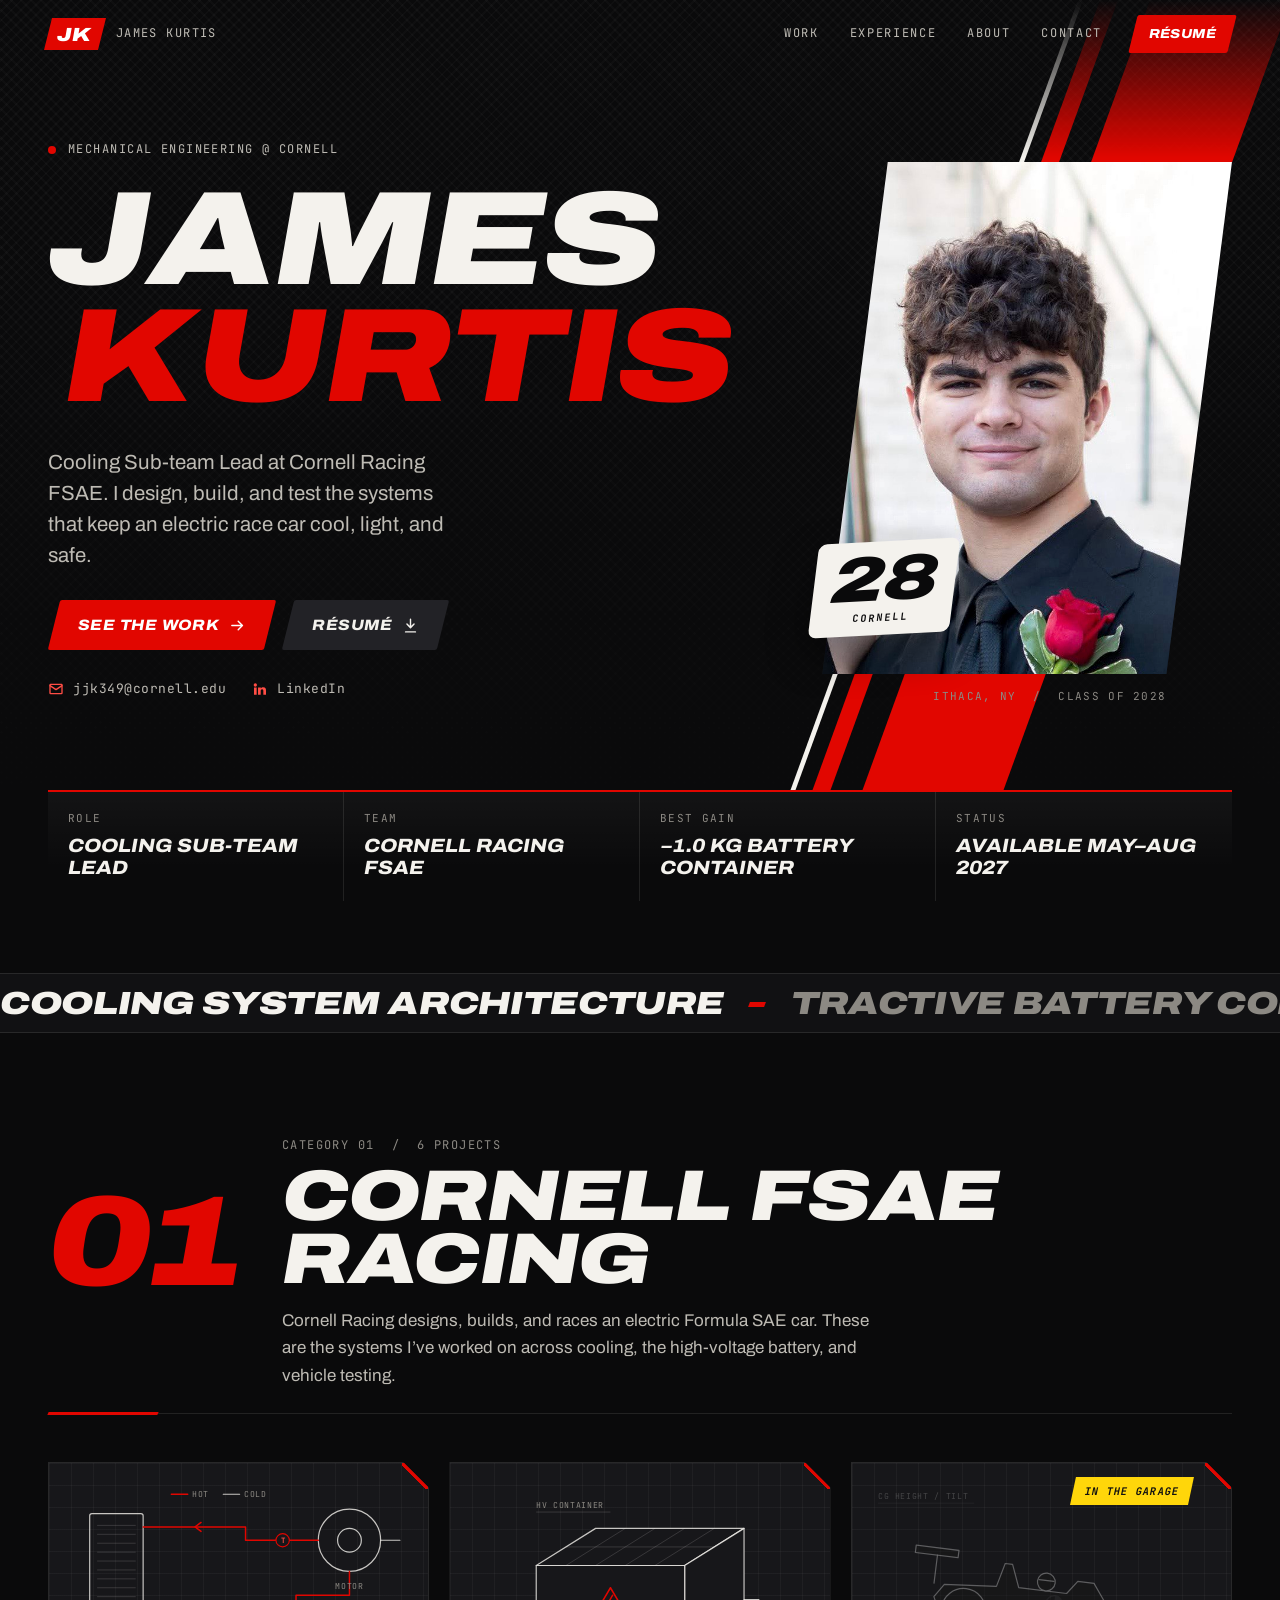
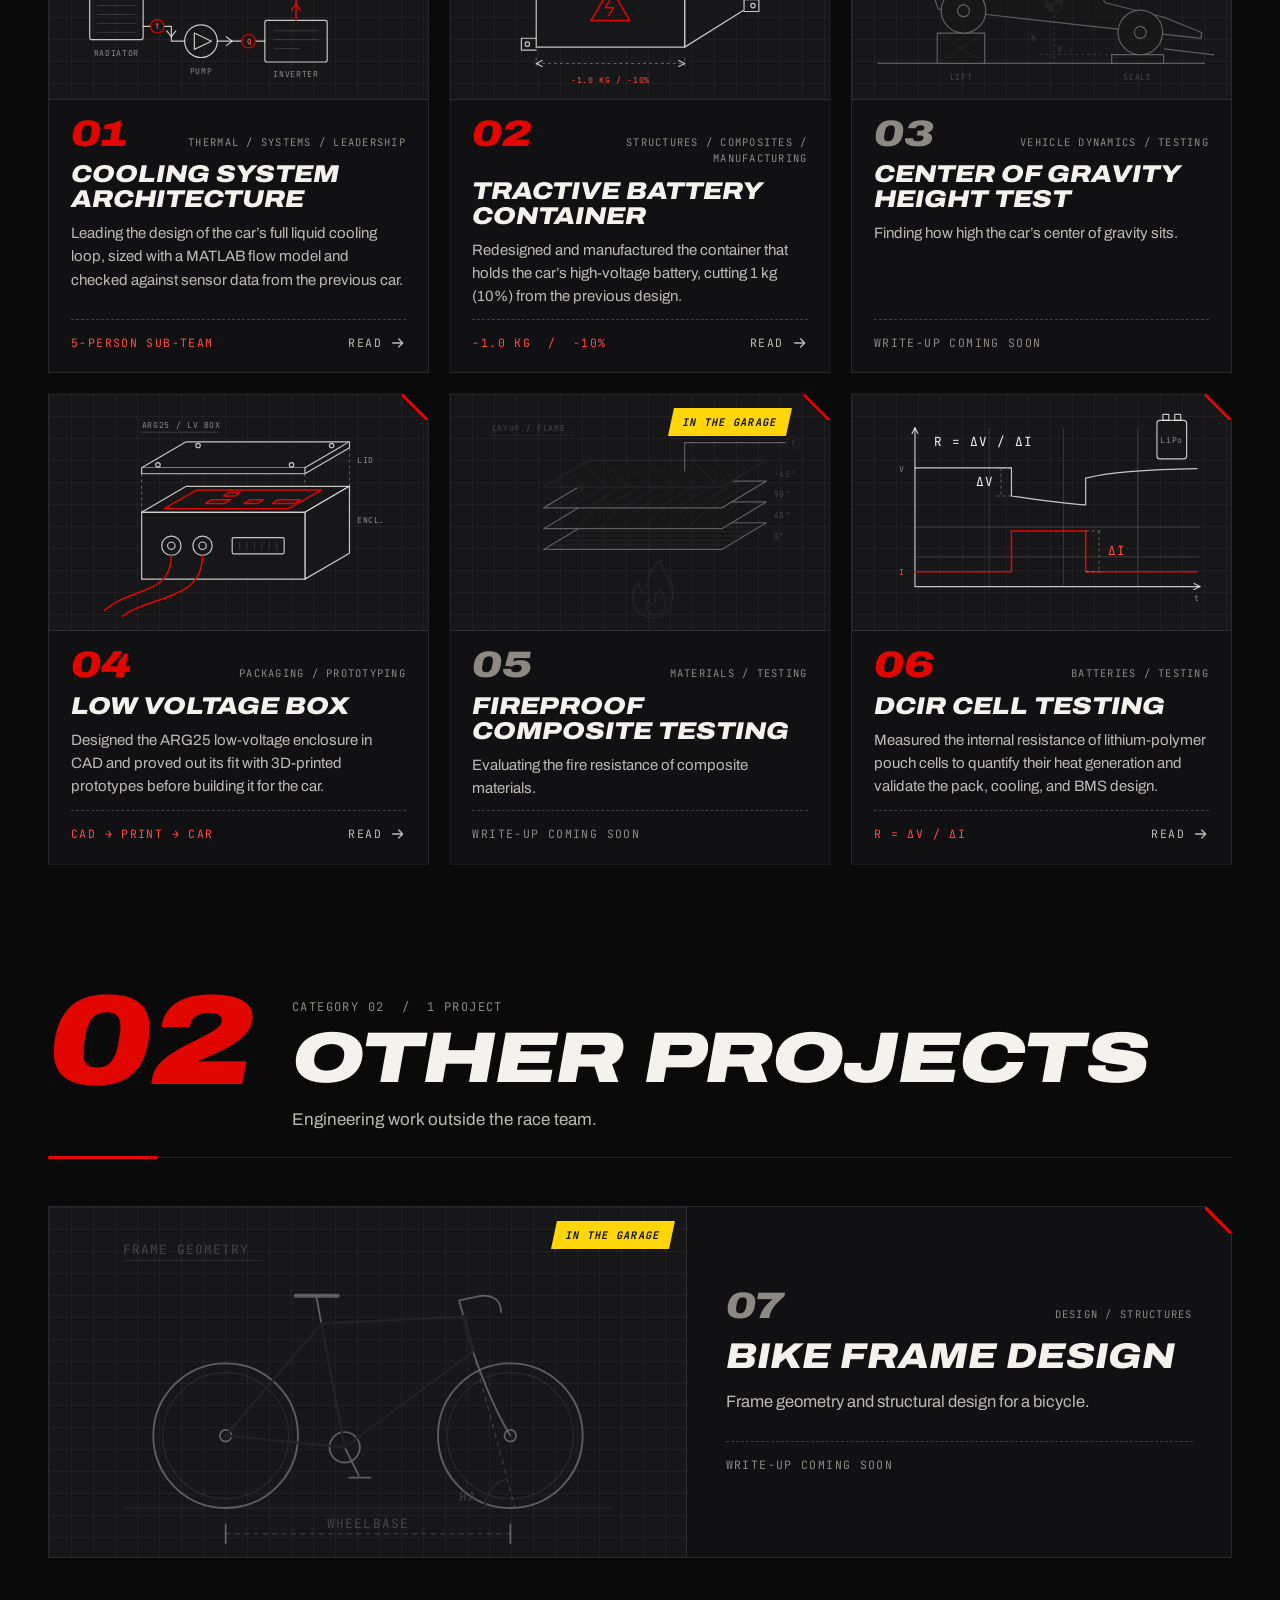
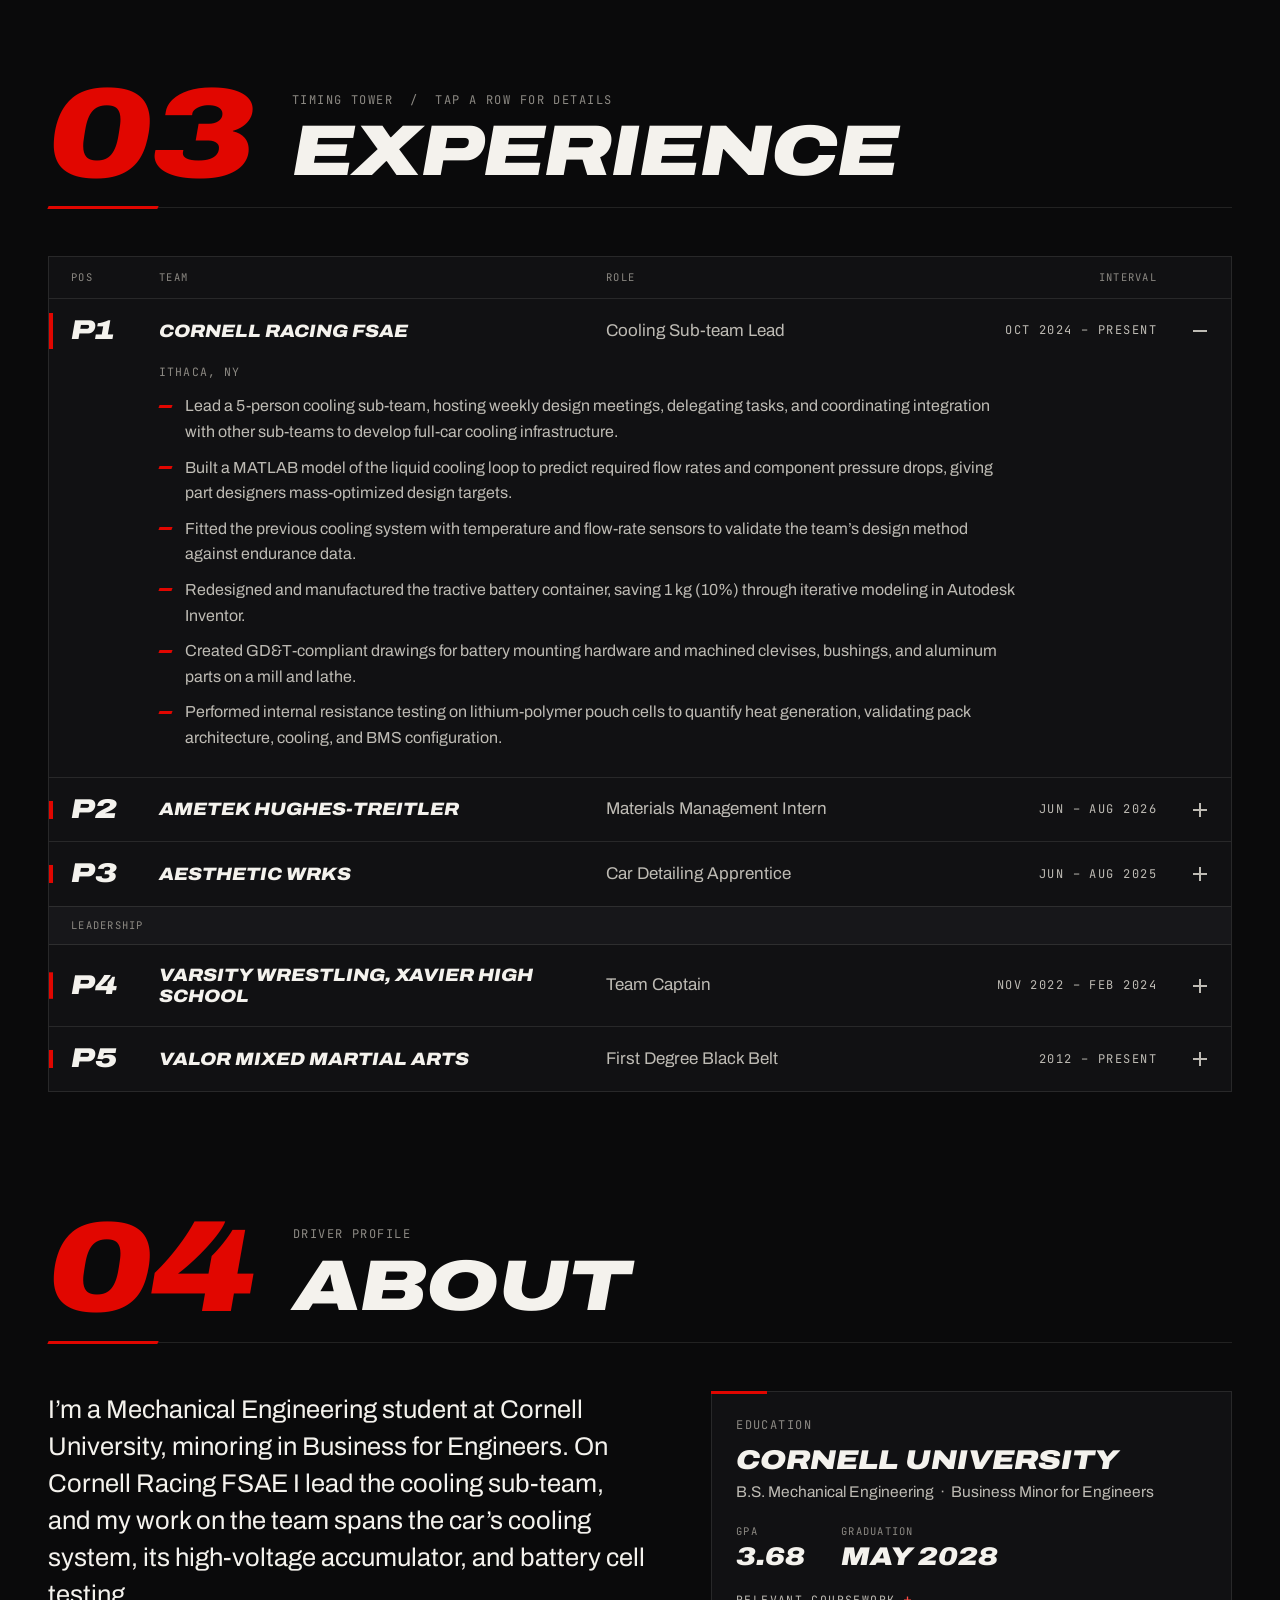
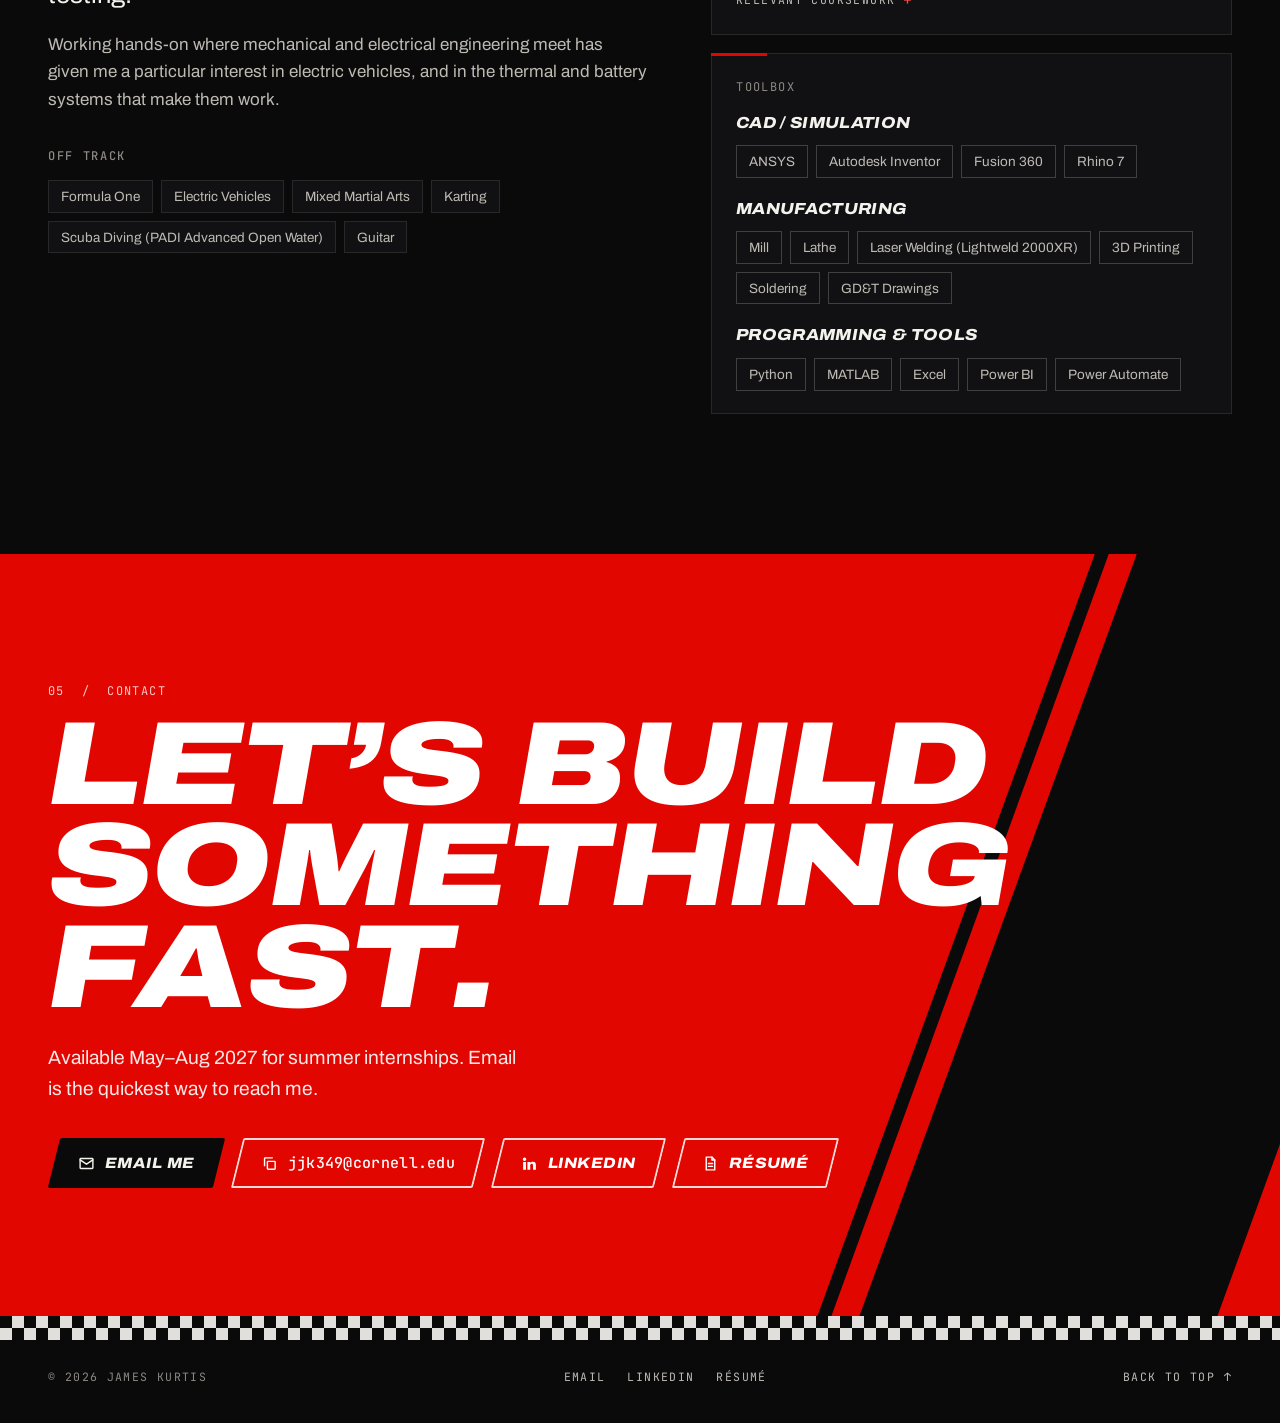
==== index.html @ 1b6f15ad "Launch motorsport-themed portfolio Static site for GitHub Pages: home page with project cards groupe" ====
<!DOCTYPE html>
<html lang="en">
<head>
<meta charset="utf-8">
<meta name="viewport" content="width=device-width, initial-scale=1">
<title>James Kurtis &mdash; Mechanical Engineer</title>
<meta name="description" content="James Kurtis is a Mechanical Engineering student at Cornell University and Cooling Sub-team Lead for Cornell Racing FSAE, designing cooling, battery, and high-voltage systems for an electric race car.">
<meta name="author" content="James Kurtis">
<meta name="theme-color" content="#0a0a0b">
<link rel="canonical" href="https://jjk349.github.io/">
<meta property="og:type" content="website">
<meta property="og:site_name" content="James Kurtis">
<meta property="og:title" content="James Kurtis &mdash; Mechanical Engineer">
<meta property="og:description" content="James Kurtis is a Mechanical Engineering student at Cornell University and Cooling Sub-team Lead for Cornell Racing FSAE, designing cooling, battery, and high-voltage systems for an electric race car.">
<meta property="og:url" content="https://jjk349.github.io/">
<meta property="og:image" content="https://jjk349.github.io/assets/img/og.png">
<meta property="og:image:width" content="1200">
<meta property="og:image:height" content="630">
<meta name="twitter:card" content="summary_large_image">
<link rel="icon" href="assets/img/favicon.svg" type="image/svg+xml">
<link rel="preconnect" href="https://fonts.googleapis.com">
<link rel="preconnect" href="https://fonts.gstatic.com" crossorigin>
<link rel="stylesheet" href="https://fonts.googleapis.com/css2?family=Archivo:ital,wdth,wght@0,62..125,100..900;1,62..125,100..900&family=JetBrains+Mono:wght@400;500;700&display=swap">
<link rel="stylesheet" href="assets/css/style.css">
<script>document.documentElement.classList.add("js")</script>
<script src="assets/js/main.js" defer></script>
</head>
<body class="home" id="top">
<a class="skip" href="#main">Skip to content</a>
<div class="progress" aria-hidden="true"><span></span></div>
<header class="nav" data-nav>
  <div class="wrap nav-inner">
    <a class="brand" href="./" aria-label="James Kurtis, home">
      <span class="brand-mark">JK</span><span class="brand-name">James Kurtis</span>
    </a>
    <button class="nav-toggle" type="button" aria-expanded="false" aria-controls="nav-menu">
      <span class="bars" aria-hidden="true"><span></span><span></span></span><span class="sr">Menu</span>
    </button>
    <nav id="nav-menu" class="nav-menu" aria-label="Primary">
      <a href="#work">Work</a>
      <a href="#experience">Experience</a>
      <a href="#about">About</a>
      <a href="#contact">Contact</a>
      <a class="btn btn-sm btn-red" href="resume.html">R&eacute;sum&eacute;</a>
    </nav>
  </div>
</header>
<main id="main">
<section class="hero" aria-labelledby="hero-name">
  <div class="hero-livery" aria-hidden="true"><span></span><span></span><span></span></div>
  <div class="wrap hero-grid">
    <div class="hero-copy">
      <p class="eyebrow"><span class="dot" aria-hidden="true"></span>Mechanical Engineering @ Cornell</p>
      <h1 id="hero-name" class="hero-name"><span class="l1">James</span><span class="l2">Kurtis</span></h1>
      <p class="hero-lede">Cooling Sub-team Lead at Cornell Racing FSAE. I design, build, and test the systems that keep an electric race car cool, light, and safe.</p>
      <div class="hero-cta">
        <a class="btn btn-red" href="#work">See the work <svg class="i" viewBox="0 0 24 24" aria-hidden="true"><path d="M4 12h15M13 6l6 6-6 6"/></svg></a>
        <a class="btn btn-ghost" href="assets/resume/James-Kurtis-Resume.pdf" download>R&eacute;sum&eacute; <svg class="i" viewBox="0 0 24 24" aria-hidden="true"><path d="M12 3v12M7 10l5 5 5-5M5 21h14"/></svg></a>
      </div>
      <ul class="socials" aria-label="Contact links">
        <li><a href="mailto:jjk349@cornell.edu"><svg class="i" viewBox="0 0 24 24" aria-hidden="true"><rect x="3" y="5" width="18" height="14" rx="1"/><path d="m3 7 9 6 9-6"/></svg><span>jjk349@cornell.edu</span></a></li>
        <li><a href="https://www.linkedin.com/in/James-Kurtis" target="_blank" rel="noopener"><svg class="i i-fill" viewBox="0 0 24 24" aria-hidden="true"><path d="M4.98 3.5a2.5 2.5 0 1 1 0 5 2.5 2.5 0 0 1 0-5ZM3 9.75h4v11H3v-11Zm6.5 0h3.8v1.5h.06c.53-1 1.83-1.8 3.44-1.8 3.68 0 4.2 2.2 4.2 5.06v6.24h-4v-5.5c0-1.32-.03-3-1.83-3-1.84 0-2.12 1.43-2.12 2.9v5.6h-4v-11Z"/></svg><span>LinkedIn</span></a></li>
      </ul>
    </div>
    <figure class="hero-photo">
      <div class="photo-frame">
        <img src="assets/img/profile.jpg" alt="Portrait of James Kurtis" width="693" height="1145" fetchpriority="high">
      </div>
      <div class="plate" aria-hidden="true"><span class="plate-num">28</span><span class="plate-lbl">Cornell</span></div>
      <figcaption>Ithaca, NY &nbsp;/&nbsp; Class of 2028</figcaption>
    </figure>
  </div>
  <div class="wrap">
    <dl class="telemetry">
      <div><dt>Role</dt><dd>Cooling Sub-team Lead</dd></div>
      <div><dt>Team</dt><dd>Cornell Racing FSAE</dd></div>
      <div><dt>Best gain</dt><dd>&minus;1.0&nbsp;kg battery container</dd></div>
      <div><dt>Status</dt><dd>Available May&ndash;Aug 2027</dd></div>
    </dl>
  </div>
</section>
<div class="ticker" aria-hidden="true">
  <div class="ticker-track"><span class="ticker-item">Cooling System Architecture</span><span class="ticker-item">Tractive Battery Container</span><span class="ticker-item">Center of Gravity Height Test</span><span class="ticker-item">Low Voltage Box</span><span class="ticker-item">Fireproof Composite Testing</span><span class="ticker-item">DCIR Cell Testing</span><span class="ticker-item">Bike Frame Design</span><span class="ticker-item">Cornell Racing</span><span class="ticker-item">Cooling System Architecture</span><span class="ticker-item">Tractive Battery Container</span><span class="ticker-item">Center of Gravity Height Test</span><span class="ticker-item">Low Voltage Box</span><span class="ticker-item">Fireproof Composite Testing</span><span class="ticker-item">DCIR Cell Testing</span><span class="ticker-item">Bike Frame Design</span><span class="ticker-item">Cornell Racing</span></div>
</div>
<div id="work">
<section class="section" id="fsae" aria-labelledby="fsae-h">
  <div class="wrap">
  <header class="sec-head reveal">
    <span class="sec-num" aria-hidden="true">01</span>
    <div class="sec-titles">
      <p class="kicker">Category 01 &nbsp;/&nbsp; 6 projects</p>
      <h2 id="fsae-h" class="sec-title">Cornell FSAE Racing</h2>
    </div>
    <p class="sec-intro">Cornell Racing designs, builds, and races an electric Formula SAE car. These are the systems I&rsquo;ve worked on across cooling, the high-voltage battery, and vehicle testing.</p>
  </header>
  <div class="grid">
<a class="card reveal" style="--i:0" href="projects/cooling-system-architecture.html">
  <div class="card-art"><svg class="art-svg" aria-hidden="true" focusable="false" viewBox="0 0 480 300" xmlns="http://www.w3.org/2000/svg">
  <g class="ln">
    <rect x="40" y="60" width="72" height="170" rx="3"/>
    <circle cx="190" cy="232" r="22"/>
    <path d="M181 221 L204 232 L181 243 Z"/>
    <rect x="276" y="204" width="84" height="56" rx="3"/>
    <circle cx="390" cy="96" r="42"/>
    <circle cx="390" cy="96" r="16"/>
    <path d="M432 96h26"/>
    <path d="M112 212 H150 V232 H168"/>
    <path d="M212 232 H276"/>
    <path d="M224 226 l8 6 l-8 6"/>
    <path d="M144 218 l6 8 l6 -8"/>
  </g>
  <path class="faint" d="M50 76h52M50 88h52M50 100h52M50 112h52M50 124h52M50 136h52M50 148h52M50 160h52M50 172h52M50 184h52M50 196h52M50 208h52M50 220h52"/>
  <path class="faint" d="M288 218h60M288 230h60M288 242h36"/>
  <g class="ac">
    <path d="M318 204 V170 H390 V138"/>
    <path d="M348 96 H250 V78 H112"/>
    <path d="M312 190 l6 -8 l6 8"/>
    <path d="M190 72 l-8 6 l8 6"/>
  </g>
  <g class="flow">
    <path d="M112 212 H150 V232 H168"/>
    <path d="M212 232 H276"/>
    <path class="hot" d="M318 204 V170 H390 V138"/>
    <path class="hot" d="M348 96 H250 V78 H112"/>
  </g>
  <circle class="badge" cx="131" cy="212" r="9"/>
  <text class="lbl badge-t" x="131" y="216" text-anchor="middle">T</text>
  <circle class="badge" cx="254" cy="232" r="9"/>
  <text class="lbl badge-t" x="254" y="236" text-anchor="middle">Q</text>
  <circle class="badge" cx="300" cy="96" r="9"/>
  <text class="lbl badge-t" x="300" y="100" text-anchor="middle">T</text>
  <text class="lbl" x="76" y="252" text-anchor="middle">RADIATOR</text>
  <text class="lbl" x="190" y="276" text-anchor="middle">PUMP</text>
  <text class="lbl" x="318" y="280" text-anchor="middle">INVERTER</text>
  <text class="lbl" x="390" y="162" text-anchor="middle">MOTOR</text>
  <path class="ac" d="M150 34 h22"/>
  <text class="lbl" x="178" y="38">HOT</text>
  <path class="ln" d="M220 34 h22"/>
  <text class="lbl" x="248" y="38">COLD</text>
</svg></div>
  <div class="card-body">
    <div class="card-meta"><span class="card-num">01</span><span class="card-tags">Thermal / Systems / Leadership</span></div>
    <h3 class="card-title">Cooling System Architecture</h3>
    <p class="card-sum">Leading the design of the car&rsquo;s full liquid cooling loop, sized with a MATLAB flow model and checked against sensor data from the previous car.</p>
    <div class="card-foot"><span class="readout">5-person sub-team</span><span class="card-go">Read <svg class="i" viewBox="0 0 24 24" aria-hidden="true"><path d="M4 12h15M13 6l6 6-6 6"/></svg></span></div>
  </div>
</a>
<a class="card reveal" style="--i:1" href="projects/tractive-battery-container.html">
  <div class="card-art"><svg class="art-svg" aria-hidden="true" focusable="false" viewBox="0 0 480 300" xmlns="http://www.w3.org/2000/svg">
  <g class="ln">
    <path class="solid" d="M100 130 L180 80 H380 L300 130 Z"/>
    <path class="solid" d="M300 130 L380 80 V190 L300 240 Z"/>
    <path class="solid" d="M100 130 H300 V240 H100 Z"/>
    <path d="M100 228 H80 V244 H100"/>
    <circle cx="88" cy="236" r="3"/>
    <path d="M380 176 H400 V192 H380"/>
    <circle cx="392" cy="184" r="3"/>
  </g>
  <path class="faint" d="M140 130 L220 80 M180 130 L260 80 M220 130 L300 80 M260 130 L340 80 M140 105 H340"/>
  <g class="ac">
    <path d="M200 160 L226 204 H174 Z"/>
    <path d="M203 170 L193 187 H204 L197 198"/>
  </g>
  <path class="dim" d="M100 254 V270 M300 254 V270 M100 262 H300"/>
  <path class="ln" d="M108 258 l-8 4 l8 4 M292 258 l8 4 l-8 4"/>
  <text class="lbl lbl-ac" x="200" y="288" text-anchor="middle">&#8722;1.0 KG  /  &#8722;10%</text>
  <text class="lbl" x="100" y="52">HV CONTAINER</text>
  <path class="faint" d="M100 58 H200"/>
</svg></div>
  <div class="card-body">
    <div class="card-meta"><span class="card-num">02</span><span class="card-tags">Structures / Composites / Manufacturing</span></div>
    <h3 class="card-title">Tractive Battery Container</h3>
    <p class="card-sum">Redesigned and manufactured the container that holds the car&rsquo;s high-voltage battery, cutting 1&nbsp;kg (10%) from the previous design.</p>
    <div class="card-foot"><span class="readout">&minus;1.0 kg &nbsp;/&nbsp; &minus;10%</span><span class="card-go">Read <svg class="i" viewBox="0 0 24 24" aria-hidden="true"><path d="M4 12h15M13 6l6 6-6 6"/></svg></span></div>
  </div>
</a>
<article class="card is-stub reveal" style="--i:2">
  <div class="card-art"><svg class="art-svg" aria-hidden="true" focusable="false" viewBox="0 0 480 300" xmlns="http://www.w3.org/2000/svg">
  <path class="ln" d="M20 262 H460"/>
  <rect class="ln solid" x="335" y="250" width="70" height="12"/>
  <rect class="ln solid" x="100" y="221" width="64" height="41"/>
  <path class="faint" d="M100 221 L164 262 M164 221 L100 262"/>
  <g transform="rotate(7 370 250)">
    <path class="ln solid" d="M88 206 L100 188 L170 182 L178 150 L188 150 L200 180 L265 180 L278 162 L300 162 L318 186 L400 196 L452 210 L452 218 L96 222 Z"/>
    <circle class="ln solid" cx="236" cy="168" r="12"/>
    <path class="ln" d="M226 166 H246"/>
    <rect class="ln solid" x="56" y="140" width="58" height="10"/>
    <path class="ln" d="M86 150 V188"/>
    <path class="ln" d="M405 238 H472"/>
    <circle class="ln solid" cx="130" cy="220" r="30"/>
    <circle class="ln" cx="130" cy="220" r="8"/>
    <circle class="ln solid" cx="370" cy="220" r="30"/>
    <circle class="ln" cx="370" cy="220" r="8"/>
    <circle class="ac solid" cx="250" cy="196" r="11"/>
    <path class="fa" d="M250 196 V185 A11 11 0 0 1 261 196 Z"/>
    <path class="fa" d="M250 196 V207 A11 11 0 0 1 239 196 Z"/>
  </g>
  <path class="dim" d="M370 250 H236"/>
  <path class="ac" d="M280 250 A90 90 0 0 1 280.7 239"/>
  <text class="lbl lbl-ac" x="262" y="247">&#952;</text>
  <path class="dim" d="M257.5 196 V262"/>
  <text class="lbl" x="226" y="232">h</text>
  <text class="lbl" x="370" y="284" text-anchor="middle">SCALE</text>
  <text class="lbl" x="132" y="284" text-anchor="middle">LIFT</text>
  <text class="lbl" x="20" y="40">CG HEIGHT / TILT</text>
  <path class="faint" d="M20 46 H150"/>
</svg><span class="pitboard">In the garage</span></div>
  <div class="card-body">
    <div class="card-meta"><span class="card-num">03</span><span class="card-tags">Vehicle Dynamics / Testing</span></div>
    <h3 class="card-title">Center of Gravity Height Test</h3>
    <p class="card-sum">Finding how high the car&rsquo;s center of gravity sits.</p>
    <div class="card-foot"><span class="readout muted">Write-up coming soon</span></div>
  </div>
</article>
<a class="card reveal" style="--i:0" href="projects/low-voltage-box.html">
  <div class="card-art"><svg class="art-svg" aria-hidden="true" focusable="false" viewBox="0 0 480 300" xmlns="http://www.w3.org/2000/svg">
  <path class="dim" d="M110 150 V98 M330 150 V98 M390 115 V63"/>
  <g class="ln">
    <path class="solid" d="M110 90 L170 55 H390 L330 90 Z"/>
    <path class="solid" d="M110 90 V98 H330 V90 M330 98 L390 63 V55"/>
    <circle cx="132" cy="86" r="3"/><circle cx="312" cy="86" r="3"/>
    <circle cx="186" cy="60" r="3"/><circle cx="366" cy="60" r="3"/>
    <path class="solid" d="M110 150 L170 115 H390 L330 150 Z"/>
    <path class="solid" d="M330 150 L390 115 V205 L330 240 Z"/>
    <path class="solid" d="M110 150 H330 V240 H110 Z"/>
    <circle cx="150" cy="195" r="13"/><circle cx="150" cy="195" r="5"/>
    <circle cx="192" cy="195" r="13"/><circle cx="192" cy="195" r="5"/>
    <rect x="232" y="184" width="70" height="22" rx="2"/>
  </g>
  <path class="faint" d="M242 190 v10 M252 190 v10 M262 190 v10 M272 190 v10 M282 190 v10 M292 190 v10"/>
  <g class="ac">
    <path d="M140 145 L184 120 H352 L308 145 Z"/>
    <path d="M196 138 l8 -5 h26 l-8 5 Z"/>
    <path d="M248 138 l8 -5 h18 l-8 5 Z"/>
    <path d="M286 138 l8 -5 h30 l-8 5 Z"/>
    <path d="M220 128 l6 -4 h16 l-6 4 Z"/>
    <path d="M150 208 C150 262 96 250 60 282"/>
    <path d="M192 208 C192 270 120 262 84 290"/>
  </g>
  <text class="lbl" x="110" y="36">ARG25 / LV BOX</text>
  <path class="faint" d="M110 42 H214"/>
  <text class="lbl" x="400" y="164">ENCL.</text>
  <text class="lbl" x="400" y="84">LID</text>
</svg></div>
  <div class="card-body">
    <div class="card-meta"><span class="card-num">04</span><span class="card-tags">Packaging / Prototyping</span></div>
    <h3 class="card-title">Low Voltage Box</h3>
    <p class="card-sum">Designed the ARG25 low-voltage enclosure in CAD and proved out its fit with 3D-printed prototypes before building it for the car.</p>
    <div class="card-foot"><span class="readout">CAD &rarr; print &rarr; car</span><span class="card-go">Read <svg class="i" viewBox="0 0 24 24" aria-hidden="true"><path d="M4 12h15M13 6l6 6-6 6"/></svg></span></div>
  </div>
</a>
<article class="card is-stub reveal" style="--i:1">
  <div class="card-art"><svg class="art-svg" aria-hidden="true" focusable="false" viewBox="0 0 480 300" xmlns="http://www.w3.org/2000/svg">
  <defs>
    <clipPath id="composite-card5-ply0"><path d="M110 200 H350 L410 164 H170 Z"/></clipPath>
    <clipPath id="composite-card5-ply1"><path d="M110 172 H350 L410 136 H170 Z"/></clipPath>
    <clipPath id="composite-card5-ply2"><path d="M110 144 H350 L410 108 H170 Z"/></clipPath>
    <clipPath id="composite-card5-ply3"><path d="M110 116 H350 L410 80 H170 Z"/></clipPath>
  </defs>
  <path class="ln solid" d="M110 200 H350 L410 164 H170 Z"/>
  <path class="faint" clip-path="url(#composite-card5-ply0)" d="M100 194 H420 M100 188 H420 M100 182 H420 M100 176 H420 M100 170 H420"/>
  <path class="ln solid" d="M110 172 H350 L410 136 H170 Z"/>
  <path class="faint" clip-path="url(#composite-card5-ply1)" d="M100 196 L160 136 M130 196 L190 136 M160 196 L220 136 M190 196 L250 136 M220 196 L280 136 M250 196 L310 136 M280 196 L340 136 M310 196 L370 136 M340 196 L400 136 M370 196 L430 136"/>
  <path class="ln solid" d="M110 144 H350 L410 108 H170 Z"/>
  <path class="faint" clip-path="url(#composite-card5-ply2)" d="M120 144 L180 108 M144 144 L204 108 M168 144 L228 108 M192 144 L252 108 M216 144 L276 108 M240 144 L300 108 M264 144 L324 108 M288 144 L348 108 M312 144 L372 108 M336 144 L396 108"/>
  <path class="ac solid" d="M110 116 H350 L410 80 H170 Z"/>
  <path class="faint" clip-path="url(#composite-card5-ply3)" d="M100 80 L160 140 M130 80 L190 140 M160 80 L220 140 M190 80 L250 140 M220 80 L280 140 M250 80 L310 140 M280 80 L340 140 M310 80 L370 140 M340 80 L400 140 M370 80 L430 140"/>
  <text class="lbl" x="420" y="186">0&#176;</text>
  <text class="lbl" x="420" y="158">45&#176;</text>
  <text class="lbl" x="420" y="130">90&#176;</text>
  <text class="lbl lbl-ac" x="420" y="102">&#8722;45&#176;</text>
  <g class="ac">
    <path d="M260 292 C230 292 222 262 238 244 C240 258 248 262 252 256 C246 236 258 222 268 214 C266 232 288 240 284 264 C282 282 272 292 260 292 Z"/>
    <path d="M261 288 C250 288 246 276 252 268 C254 274 258 276 260 272 C258 262 264 256 268 252 C268 262 276 266 274 276 C272 284 268 288 261 288 Z"/>
  </g>
  <path class="ln" d="M300 94 V56 H436"/>
  <circle class="badge" cx="446" cy="56" r="9"/>
  <text class="lbl badge-t" x="446" y="60" text-anchor="middle">T</text>
  <text class="lbl" x="40" y="40">LAYUP / FLAME</text>
  <path class="faint" d="M40 46 H150"/>
</svg><span class="pitboard">In the garage</span></div>
  <div class="card-body">
    <div class="card-meta"><span class="card-num">05</span><span class="card-tags">Materials / Testing</span></div>
    <h3 class="card-title">Fireproof Composite Testing</h3>
    <p class="card-sum">Evaluating the fire resistance of composite materials.</p>
    <div class="card-foot"><span class="readout muted">Write-up coming soon</span></div>
  </div>
</article>
<a class="card reveal" style="--i:2" href="projects/dcir-cell-testing.html">
  <div class="card-art"><svg class="art-svg" aria-hidden="true" focusable="false" viewBox="0 0 480 300" xmlns="http://www.w3.org/2000/svg">
  <path class="faint" d="M70 170 H454 M70 210 H454 M170 36 V250 M270 36 V250 M370 36 V250"/>
  <g class="ln">
    <path d="M70 36 V250 H454"/>
    <path d="M66 44 l4 -8 l4 8 M446 246 l8 4 l-8 4"/>
    <path class="trace" d="M70 90 H200 V128 C230 132 270 138 300 140 V104 C330 96 380 92 450 91"/>
  </g>
  <path class="ac trace" d="M70 230 H200 V175 H300 V230 H450"/>
  <path class="dim" d="M186 90 V128 M318 175 V230 M200 90 H180 M200 128 H180 M300 175 H324 M300 230 H324"/>
  <text class="lbl lbl-lg" x="176" y="114" text-anchor="end">&#916;V</text>
  <text class="lbl lbl-lg lbl-ac" x="330" y="208">&#916;I</text>
  <text class="lbl" x="56" y="96" text-anchor="end">V</text>
  <text class="lbl lbl-ac" x="56" y="234" text-anchor="end">I</text>
  <text class="lbl" x="454" y="270" text-anchor="end">t</text>
  <text class="lbl lbl-lg" x="96" y="60">R = &#916;V / &#916;I</text>
  <g class="ln">
    <rect class="solid" x="396" y="26" width="40" height="52" rx="4"/>
    <rect x="404" y="18" width="8" height="8"/>
    <rect x="420" y="18" width="8" height="8"/>
  </g>
  <text class="lbl" x="416" y="56" text-anchor="middle">LiPo</text>
</svg></div>
  <div class="card-body">
    <div class="card-meta"><span class="card-num">06</span><span class="card-tags">Batteries / Testing</span></div>
    <h3 class="card-title">DCIR Cell Testing</h3>
    <p class="card-sum">Measured the internal resistance of lithium-polymer pouch cells to quantify their heat generation and validate the pack, cooling, and BMS design.</p>
    <div class="card-foot"><span class="readout">R = &Delta;V / &Delta;I</span><span class="card-go">Read <svg class="i" viewBox="0 0 24 24" aria-hidden="true"><path d="M4 12h15M13 6l6 6-6 6"/></svg></span></div>
  </div>
</a>
  </div>
  </div>
</section>
<section class="section" id="other" aria-labelledby="other-h">
  <div class="wrap">
  <header class="sec-head reveal">
    <span class="sec-num" aria-hidden="true">02</span>
    <div class="sec-titles">
      <p class="kicker">Category 02 &nbsp;/&nbsp; 1 project</p>
      <h2 id="other-h" class="sec-title">Other Projects</h2>
    </div>
    <p class="sec-intro">Engineering work outside the race team.</p>
  </header>
  <div class="grid grid-solo">
<article class="card is-stub reveal" style="--i:0">
  <div class="card-art"><svg class="art-svg" aria-hidden="true" focusable="false" viewBox="0 0 480 300" xmlns="http://www.w3.org/2000/svg">
  <path class="faint" d="M30 258 H450"/>
  <circle class="faint" cx="118" cy="196" r="54"/>
  <circle class="faint" cx="362" cy="196" r="54"/>
  <g class="ln">
    <circle cx="118" cy="196" r="62"/>
    <circle cx="362" cy="196" r="62"/>
    <circle cx="118" cy="196" r="5"/>
    <circle cx="362" cy="196" r="5"/>
    <path d="M330 124 Q346 170 362 196"/>
    <path d="M200 100 L196 78"/>
    <path class="thick" d="M178 76 H214"/>
    <path d="M322 94 L318 80 L338 76"/>
    <path d="M338 76 q16 0 16 14"/>
    <circle class="solid" cx="220" cy="206" r="13"/>
    <path d="M220 206 L232 230 M224 232 H242"/>
  </g>
  <g class="ac frame">
    <path d="M220 206 L200 100"/>
    <path d="M200 100 L322 94"/>
    <path d="M220 206 L330 124"/>
    <path d="M220 206 L118 196"/>
    <path d="M200 100 L118 196"/>
    <path class="thick" d="M322 94 L330 124"/>
  </g>
  <path class="dim" d="M330 124 L366 258"/>
  <path class="ac" d="M340 258 A26 26 0 0 1 359.3 232.9"/>
  <text class="lbl lbl-ac" x="318" y="252">HA</text>
  <path class="dim" d="M118 280 H362"/>
  <path class="ln" d="M118 272 V288 M362 272 V288"/>
  <text class="lbl" x="240" y="275" text-anchor="middle">WHEELBASE</text>
  <text class="lbl" x="30" y="40">FRAME GEOMETRY</text>
  <path class="faint" d="M30 46 H150"/>
</svg><span class="pitboard">In the garage</span></div>
  <div class="card-body">
    <div class="card-meta"><span class="card-num">07</span><span class="card-tags">Design / Structures</span></div>
    <h3 class="card-title">Bike Frame Design</h3>
    <p class="card-sum">Frame geometry and structural design for a bicycle.</p>
    <div class="card-foot"><span class="readout muted">Write-up coming soon</span></div>
  </div>
</article>
  </div>
  </div>
</section>
</div>
<section class="section" id="experience" aria-labelledby="exp-h">
  <div class="wrap">
  <header class="sec-head reveal">
    <span class="sec-num" aria-hidden="true">03</span>
    <div class="sec-titles">
      <p class="kicker">Timing tower &nbsp;/&nbsp; Tap a row for details</p>
      <h2 id="exp-h" class="sec-title">Experience</h2>
    </div>
  </header>
  <div class="tower reveal">
    <div class="tower-head" aria-hidden="true"><span>Pos</span><span>Team</span><span>Role</span><span>Interval</span><span></span></div>
    <details class="tower-row" open>
  <summary>
    <span class="pos">P1</span>
    <span class="org">Cornell Racing FSAE</span>
    <span class="role">Cooling Sub-team Lead</span>
    <span class="dates">Oct 2024 &ndash; Present</span>
    <span class="toggle" aria-hidden="true"></span>
  </summary>
  <div class="tower-detail"><p class="tower-place">Ithaca, NY</p><ul><li>Lead a 5-person cooling sub-team, hosting weekly design meetings, delegating tasks, and coordinating integration with other sub-teams to develop full-car cooling infrastructure.</li><li>Built a MATLAB model of the liquid cooling loop to predict required flow rates and component pressure drops, giving part designers mass-optimized design targets.</li><li>Fitted the previous cooling system with temperature and flow-rate sensors to validate the team&rsquo;s design method against endurance data.</li><li>Redesigned and manufactured the tractive battery container, saving 1&nbsp;kg (10%) through iterative modeling in Autodesk Inventor.</li><li>Created GD&amp;T-compliant drawings for battery mounting hardware and machined clevises, bushings, and aluminum parts on a mill and lathe.</li><li>Performed internal resistance testing on lithium-polymer pouch cells to quantify heat generation, validating pack architecture, cooling, and BMS configuration.</li></ul></div>
</details><details class="tower-row">
  <summary>
    <span class="pos">P2</span>
    <span class="org">Ametek Hughes-Treitler</span>
    <span class="role">Materials Management Intern</span>
    <span class="dates">Jun &ndash; Aug 2026</span>
    <span class="toggle" aria-hidden="true"></span>
  </summary>
  <div class="tower-detail"><p class="tower-place">Garden City, NY</p><ul><li>Manufactured Inconel foil (laser cutting, stamping, cleaning) and assembled stacked-foil cores for 5 iterations of experimental micro-foil heat exchangers for performance and pressure testing.</li><li>Reverse-engineered performance specifications (flow rate, pressure drop, heat rejection) from 20+ competitor direct-to-chip GPU cold plates, informing cold plate redesigns and next-gen targets.</li><li>Built 6 Power BI and Excel tools consolidating sales, demand, and inventory data, aligning planning, purchasing, and manufacturing while saving planners about 3 hours per week.</li></ul></div>
</details><details class="tower-row">
  <summary>
    <span class="pos">P3</span>
    <span class="org">Aesthetic Wrks</span>
    <span class="role">Car Detailing Apprentice</span>
    <span class="dates">Jun &ndash; Aug 2025</span>
    <span class="toggle" aria-hidden="true"></span>
  </summary>
  <div class="tower-detail"><p class="tower-place">Hempstead, NY</p><ul><li>Shadowed technicians during automotive maintenance including oil changes, spark plug replacement, and basic diagnostics.</li><li>Installed vinyl wraps and paint protection film and performed minor bodywork on high-performance and luxury vehicles.</li></ul></div>
</details>
    <div class="tower-divider">Leadership</div>
    <details class="tower-row">
  <summary>
    <span class="pos">P4</span>
    <span class="org">Varsity Wrestling, Xavier High School</span>
    <span class="role">Team Captain</span>
    <span class="dates">Nov 2022 &ndash; Feb 2024</span>
    <span class="toggle" aria-hidden="true"></span>
  </summary>
  <div class="tower-detail"><ul><li>Elected by teammates to lead and instruct a 60-person team.</li><li>Qualified for the CHSAA State Championship.</li></ul></div>
</details><details class="tower-row">
  <summary>
    <span class="pos">P5</span>
    <span class="org">Valor Mixed Martial Arts</span>
    <span class="role">First Degree Black Belt</span>
    <span class="dates">2012 &ndash; Present</span>
    <span class="toggle" aria-hidden="true"></span>
  </summary>
  <div class="tower-detail"><ul><li>Earned a 1st degree black belt in Kaju Bujutsu Kwai over 13 years of training.</li><li>Mentored junior students and served on the leadership team.</li></ul></div>
</details>
  </div>
  </div>
</section>
<section class="section" id="about" aria-labelledby="about-h">
  <div class="wrap">
  <header class="sec-head reveal">
    <span class="sec-num" aria-hidden="true">04</span>
    <div class="sec-titles">
      <p class="kicker">Driver profile</p>
      <h2 id="about-h" class="sec-title">About</h2>
    </div>
  </header>
  <div class="about-grid">
    <div class="about-copy reveal">
      <p class="about-lead">I&rsquo;m a Mechanical Engineering student at Cornell University, minoring in Business for Engineers. On Cornell Racing FSAE I lead the cooling sub-team, and my work on the team spans the car&rsquo;s cooling system, its high-voltage accumulator, and battery cell testing.</p><p class="">Working hands-on where mechanical and electrical engineering meet has given me a particular interest in electric vehicles, and in the thermal and battery systems that make them work.</p>
      <h3 class="mini">Off track</h3>
      <ul class="chips chips-soft"><li>Formula One</li><li>Electric Vehicles</li><li>Mixed Martial Arts</li><li>Karting</li><li>Scuba Diving (PADI Advanced Open Water)</li><li>Guitar</li></ul>
    </div>
    <div class="about-side">
      <article class="panel reveal">
        <p class="kicker">Education</p>
        <h3 class="panel-title">Cornell University</h3>
        <p class="panel-sub">B.S. Mechanical Engineering &nbsp;&middot;&nbsp; Business Minor for Engineers</p>
        <dl class="mini-stats">
          <div><dt>GPA</dt><dd>3.68</dd></div>
          <div><dt>Graduation</dt><dd>May 2028</dd></div>
        </dl>
        <details class="courses">
          <summary>Relevant coursework</summary>
          <ul class="chips"><li>Differential Equations</li><li>Statics &amp; Mechanics of Solids</li><li>Dynamics</li><li>Thermodynamics</li><li>Intro to Mechanical Design</li><li>Engineering Simulations &amp; Design</li><li>Physics I&ndash;III</li><li>System Dynamics</li><li>Fluid Dynamics</li><li>Mechanics of Materials</li></ul>
        </details>
      </article>
      <article class="panel reveal">
        <p class="kicker">Toolbox</p>
        <div class="skill-group"><h4>CAD / Simulation</h4><ul class="chips"><li>ANSYS</li><li>Autodesk Inventor</li><li>Fusion 360</li><li>Rhino 7</li></ul></div><div class="skill-group"><h4>Manufacturing</h4><ul class="chips"><li>Mill</li><li>Lathe</li><li>Laser Welding (Lightweld 2000XR)</li><li>3D Printing</li><li>Soldering</li><li>GD&amp;T Drawings</li></ul></div><div class="skill-group"><h4>Programming &amp; Tools</h4><ul class="chips"><li>Python</li><li>MATLAB</li><li>Excel</li><li>Power BI</li><li>Power Automate</li></ul></div>
      </article>
    </div>
  </div>
  </div>
</section>
<section class="contact" id="contact" aria-labelledby="contact-h">
  <div class="contact-livery" aria-hidden="true"><span></span><span></span></div>
  <div class="wrap contact-inner">
    <p class="kicker">05 &nbsp;/&nbsp; Contact</p>
    <h2 id="contact-h" class="contact-title">Let&rsquo;s build something fast.</h2>
    <p class="contact-sub">Available May&ndash;Aug 2027 for summer internships. Email is the quickest way to reach me.</p>
    <div class="contact-actions">
      <a class="btn btn-ink" href="mailto:jjk349@cornell.edu"><svg class="i" viewBox="0 0 24 24" aria-hidden="true"><rect x="3" y="5" width="18" height="14" rx="1"/><path d="m3 7 9 6 9-6"/></svg> Email me</a>
      <button class="btn btn-ink-ghost" type="button" data-copy="jjk349@cornell.edu"><svg class="i" viewBox="0 0 24 24" aria-hidden="true"><rect x="9" y="9" width="11" height="11" rx="1"/><path d="M5 15V5a1 1 0 0 1 1-1h10"/></svg> <span class="as-text" data-copy-label>jjk349@cornell.edu</span></button>
      <a class="btn btn-ink-ghost" href="https://www.linkedin.com/in/James-Kurtis" target="_blank" rel="noopener"><svg class="i i-fill" viewBox="0 0 24 24" aria-hidden="true"><path d="M4.98 3.5a2.5 2.5 0 1 1 0 5 2.5 2.5 0 0 1 0-5ZM3 9.75h4v11H3v-11Zm6.5 0h3.8v1.5h.06c.53-1 1.83-1.8 3.44-1.8 3.68 0 4.2 2.2 4.2 5.06v6.24h-4v-5.5c0-1.32-.03-3-1.83-3-1.84 0-2.12 1.43-2.12 2.9v5.6h-4v-11Z"/></svg> LinkedIn</a>
      <a class="btn btn-ink-ghost" href="resume.html"><svg class="i" viewBox="0 0 24 24" aria-hidden="true"><path d="M14 3H6v18h12V7l-4-4Z"/><path d="M14 3v4h4M9 12h6M9 16h6"/></svg> R&eacute;sum&eacute;</a>
    </div>
  </div>
</section>
</main>
<footer class="footer">
  <div class="checker" aria-hidden="true"></div>
  <div class="wrap footer-inner">
    <span>&copy; <span data-year>2026</span> James Kurtis</span>
    <span class="footer-links">
      <a href="mailto:jjk349@cornell.edu">Email</a>
      <a href="https://www.linkedin.com/in/James-Kurtis" target="_blank" rel="noopener">LinkedIn</a>
      <a href="resume.html">R&eacute;sum&eacute;</a>
    </span>
    <a class="to-top" href="#top">Back to top &uarr;</a>
  </div>
</footer>
</body>
</html>
---- assets/css/style.css ----
/* ==========================================================================
   James Kurtis — portfolio
   Motorsport bold: black / race red / white, expanded italic display type,
   mono "telemetry" labels, livery stripes.
   ========================================================================== */

:root {
  --bg: #0a0a0b;
  --bg-1: #111113;
  --bg-2: #17171a;
  --bg-3: #222226;
  --fg: #f4f2ed;
  --fg-2: #bebbb4;
  --fg-3: #8c8983;
  --line: rgba(244, 242, 237, 0.1);
  --line-2: rgba(244, 242, 237, 0.2);
  --red: #e10600;
  --red-hot: #ff2419;
  --red-2: #ff4d45;          /* red for small text on black (AA contrast) */
  --yellow: #ffd60a;          /* pit board only */

  --art-ln: rgba(244, 242, 237, 0.8);
  --art-faint: rgba(244, 242, 237, 0.2);
  --art-dim: rgba(244, 242, 237, 0.42);
  --art-fill: var(--bg-2);

  --f-display: "Archivo", "Arial Black", system-ui, sans-serif;
  --f-body: "Archivo", system-ui, -apple-system, "Segoe UI", Roboto, sans-serif;
  --f-mono: "JetBrains Mono", ui-monospace, "Cascadia Mono", Consolas, monospace;

  --wrap: 1280px;
  --gut: clamp(16px, 4vw, 48px);
  --nav-h: 68px;
  --ease: cubic-bezier(0.2, 0.7, 0.1, 1);

  color-scheme: dark;
}

*, *::before, *::after { box-sizing: border-box; }

html {
  -webkit-text-size-adjust: 100%;
  scroll-behavior: smooth;
  scroll-padding-top: calc(var(--nav-h) + 16px);
  overflow-x: clip;
}

body {
  margin: 0;
  background: var(--bg);
  color: var(--fg);
  font-family: var(--f-body);
  font-size: 17px;
  line-height: 1.6;
  -webkit-font-smoothing: antialiased;
  -moz-osx-font-smoothing: grayscale;
  text-rendering: optimizeLegibility;
  overflow-x: clip;
}

img, svg { display: block; max-width: 100%; }
a { color: inherit; }
button { font: inherit; }
:where(ul[class], ol[class]) { list-style: none; margin: 0; padding: 0; }

::selection { background: var(--red); color: #fff; }

:focus-visible { outline: 2px solid var(--fg); outline-offset: 3px; }

.wrap {
  width: 100%;
  max-width: calc(var(--wrap) + 2 * var(--gut));
  margin-inline: auto;
  padding-inline: var(--gut);
}

.sr {
  position: absolute; width: 1px; height: 1px; padding: 0; margin: -1px;
  overflow: hidden; clip: rect(0 0 0 0); white-space: nowrap; border: 0;
}

.skip {
  position: fixed; left: 12px; top: -60px; z-index: 100;
  background: var(--fg); color: var(--bg); padding: 10px 16px;
  font-family: var(--f-mono); font-size: 13px; text-decoration: none;
  transition: top 0.2s;
}
.skip:focus { top: 12px; }

.i {
  width: 18px; height: 18px; flex: none;
  fill: none; stroke: currentColor; stroke-width: 2;
  stroke-linecap: round; stroke-linejoin: round;
}
.i-fill { fill: currentColor; stroke: none; }

/* ---------- Type primitives ---------------------------------------------- */

.hero-name, .sec-title, .sec-num, .card-num, .p-title, .p-num, .page-title,
.contact-title, .ticker-item, .pos, .dnf-title, .plate-num, .stat-v, .brand-mark {
  font-family: var(--f-display);
  font-weight: 900;
  font-style: italic;
  font-stretch: 125%;
  text-transform: uppercase;
  letter-spacing: -0.01em;
  line-height: 0.88;
}

.kicker, .eyebrow, .card-tags, .readout, .card-go, .tower-head, .dates,
.telemetry dt, .brand-name, .back, figcaption, .tower-divider, .pitboard,
.mini-stats dt, .footer, .p-nav small, .stat-l, .courses summary {
  font-family: var(--f-mono);
  letter-spacing: 0.12em;
  text-transform: uppercase;
}

.kicker {
  margin: 0 0 12px;
  font-size: 12px;
  color: var(--fg-3);
}

/* ---------- Buttons ------------------------------------------------------ */

.btn {
  --btn-bg: var(--bg-3);
  --btn-fg: var(--fg);
  --h: 50px;
  position: relative;
  isolation: isolate;
  display: inline-flex;
  align-items: center;
  justify-content: center;
  gap: 10px;
  height: var(--h);
  padding: 0 24px;
  border: 0;
  background: none;
  color: var(--btn-fg);
  font-family: var(--f-display);
  font-weight: 800;
  font-style: italic;
  font-stretch: 112%;
  font-size: 15px;
  letter-spacing: 0.03em;
  text-transform: uppercase;
  text-decoration: none;
  white-space: nowrap;
  cursor: pointer;
  transition: color 0.2s, transform 0.2s var(--ease);
}
.btn::before {
  content: "";
  position: absolute;
  inset: 0;
  z-index: -1;
  background: var(--btn-bg);
  transform: skewX(-14deg);
  border-radius: 2px;
  transition: background-color 0.2s, box-shadow 0.2s;
}
.btn .i { width: 17px; height: 17px; transition: transform 0.25s var(--ease); }
.btn:hover .i { transform: translateX(3px); }
.btn:active { transform: translateY(1px); }
.btn-red { --btn-bg: var(--red); --btn-fg: #fff; }
.btn-red:hover { --btn-bg: var(--red-hot); }
.btn-ghost:hover { --btn-bg: #2d2d32; }
.btn-sm { --h: 38px; padding: 0 16px; font-size: 13px; }
.btn-ink { --btn-bg: var(--bg); --btn-fg: var(--fg); }
.btn-ink:hover { --btn-bg: #000; }
.btn-ink-ghost { --btn-bg: transparent; --btn-fg: #fff; }
.btn-ink-ghost::before { box-shadow: inset 0 0 0 2px rgba(255, 255, 255, 0.85); }
.btn-ink-ghost:hover { --btn-bg: rgba(0, 0, 0, 0.18); }
.btn .as-text { font-family: var(--f-mono); font-style: normal; font-weight: 500; text-transform: none; letter-spacing: 0.02em; }

/* ---------- Progress + nav ---------------------------------------------- */

.progress { position: fixed; inset: 0 0 auto; height: 3px; z-index: 60; pointer-events: none; }
.progress span {
  display: block; height: 100%; background: var(--red);
  transform-origin: 0 50%; transform: scaleX(0);
}

.nav {
  position: fixed;
  inset: 0 0 auto;
  z-index: 50;
  border-bottom: 1px solid transparent;
  transition: background-color 0.3s, border-color 0.3s, backdrop-filter 0.3s;
}
.nav.is-scrolled, .menu-open .nav {
  background: rgba(10, 10, 11, 0.84);
  -webkit-backdrop-filter: blur(14px) saturate(1.3);
  backdrop-filter: blur(14px) saturate(1.3);
  border-color: var(--line);
}
.nav-inner { display: flex; align-items: center; justify-content: space-between; height: var(--nav-h); }

.brand { display: flex; align-items: center; gap: 14px; text-decoration: none; }
.brand-mark {
  position: relative;
  isolation: isolate;
  font-size: 19px;
  color: #fff;
  padding: 7px 11px 6px 9px;
  line-height: 1;
}
.brand-mark::before {
  content: ""; position: absolute; inset: 0; z-index: -1;
  background: var(--red); transform: skewX(-14deg);
}
.brand-name { font-size: 12px; color: var(--fg-2); }

.nav-menu { display: flex; align-items: center; gap: clamp(16px, 2.4vw, 32px); }
.nav-menu a:not(.btn) {
  position: relative;
  padding: 6px 0;
  font-family: var(--f-mono);
  font-size: 12px;
  letter-spacing: 0.14em;
  text-transform: uppercase;
  text-decoration: none;
  color: var(--fg-2);
  transition: color 0.2s;
}
.nav-menu a:not(.btn)::after {
  content: ""; position: absolute; left: 0; right: 0; bottom: 0; height: 2px;
  background: var(--red); transform: scaleX(0); transform-origin: left;
  transition: transform 0.3s var(--ease);
}
.nav-menu a:not(.btn):hover { color: var(--fg); }
.nav-menu a:not(.btn):hover::after { transform: scaleX(1); }

.nav-toggle {
  display: none;
  width: 44px; height: 44px;
  align-items: center; justify-content: center;
  background: none; border: 0; color: var(--fg); cursor: pointer;
}
.nav-toggle .bars { display: grid; gap: 7px; width: 26px; }
.nav-toggle .bars span {
  display: block; height: 2px; background: currentColor;
  transition: transform 0.3s var(--ease);
}
.nav-toggle .bars span:last-child { width: 70%; justify-self: end; }
.nav-toggle[aria-expanded="true"] .bars span:first-child { transform: translateY(4.5px) rotate(45deg); }
.nav-toggle[aria-expanded="true"] .bars span:last-child { width: 100%; transform: translateY(-4.5px) rotate(-45deg); }

@media (max-width: 800px) {
  .brand-name { display: none; }
  .nav-toggle { display: inline-flex; }
  .nav-menu {
    position: fixed;
    inset: var(--nav-h) 0 auto 0;
    flex-direction: column;
    align-items: stretch;
    gap: 0;
    padding: 8px var(--gut) 28px;
    background: rgba(10, 10, 11, 0.97);
    border-bottom: 1px solid var(--line);
    opacity: 0;
    visibility: hidden;
    transform: translateY(-8px);
    transition: opacity 0.25s, transform 0.25s var(--ease), visibility 0s 0.25s;
  }
  .menu-open .nav-menu {
    opacity: 1; visibility: visible; transform: none;
    transition: opacity 0.25s, transform 0.25s var(--ease);
  }
  .nav-menu a:not(.btn) {
    padding: 16px 0;
    border-bottom: 1px solid var(--line);
    font-family: var(--f-display);
    font-weight: 900;
    font-style: italic;
    font-stretch: 125%;
    font-size: 26px;
    letter-spacing: 0;
    color: var(--fg);
  }
  .nav-menu a:not(.btn)::after { display: none; }
  .nav-menu .btn { margin-top: 20px; align-self: flex-start; --h: 48px; font-size: 15px; }
}

/* ---------- Hero -------------------------------------------------------- */

.hero {
  position: relative;
  isolation: isolate;
  overflow: clip;
  padding-top: calc(var(--nav-h) + clamp(40px, 8vh, 96px));
}
.hero::before {
  /* faint carbon weave */
  content: "";
  position: absolute; inset: 0; z-index: -2;
  background:
    repeating-linear-gradient(45deg, rgba(255, 255, 255, 0.022) 0 2px, transparent 2px 7px),
    repeating-linear-gradient(-45deg, rgba(255, 255, 255, 0.022) 0 2px, transparent 2px 7px);
  -webkit-mask-image: linear-gradient(to bottom, #000 30%, transparent 95%);
  mask-image: linear-gradient(to bottom, #000 30%, transparent 95%);
}

.hero-livery {
  position: absolute; inset: 0; z-index: -1; pointer-events: none;
  -webkit-mask-image: linear-gradient(to bottom, transparent 0, #000 calc(var(--nav-h) + 90px));
  mask-image: linear-gradient(to bottom, transparent 0, #000 calc(var(--nav-h) + 90px));
}
.hero-livery span {
  position: absolute;
  top: -10%;
  bottom: -10%;
  background: var(--red);
  transform: skewX(-20deg);
  animation: sweep 1.2s var(--ease) both;
}
.hero-livery span:nth-child(1) { right: 12%; width: clamp(80px, 11vw, 160px); }
.hero-livery span:nth-child(2) { right: calc(12% + clamp(100px, 13.5vw, 196px)); width: clamp(10px, 1.4vw, 20px); animation-delay: 0.06s; }
.hero-livery span:nth-child(3) { right: calc(12% + clamp(122px, 16.2vw, 232px)); width: 5px; background: var(--fg); animation-delay: 0.12s; }

@keyframes sweep {
  from { transform: translateX(70vw) skewX(-20deg); }
  to { transform: skewX(-20deg); }
}

.hero-grid {
  display: grid;
  grid-template-columns: minmax(0, 1.5fr) minmax(0, 0.85fr);
  gap: clamp(24px, 4vw, 56px);
  align-items: end;
}

.eyebrow {
  display: flex; align-items: center; gap: 12px;
  margin: 0 0 22px;
  font-size: 12px;
  color: var(--fg-2);
}
.dot {
  width: 8px; height: 8px; border-radius: 50%;
  background: var(--red);
  box-shadow: 0 0 0 0 rgba(225, 6, 0, 0.6);
  animation: pulse 2.2s infinite;
}
@keyframes pulse {
  0% { box-shadow: 0 0 0 0 rgba(225, 6, 0, 0.55); }
  70% { box-shadow: 0 0 0 10px rgba(225, 6, 0, 0); }
  100% { box-shadow: 0 0 0 0 rgba(225, 6, 0, 0); }
}

.hero-name {
  margin: 0;
  font-size: clamp(3.3rem, 10.4vw, 9.4rem);
  display: flex;
  flex-direction: column;
}
.hero-name span { display: block; animation: rise 0.9s var(--ease) both; }
.hero-name .l2 { color: var(--red); animation-delay: 0.08s; padding-left: 0.12em; }

.hero-lede {
  max-width: 34ch;
  margin: clamp(22px, 3vw, 32px) 0 0;
  font-size: clamp(1.1rem, 1.6vw, 1.32rem);
  line-height: 1.5;
  color: var(--fg-2);
}
.eyebrow { animation: rise 0.8s var(--ease) both; }
.hero-lede { animation: rise 0.9s 0.16s var(--ease) both; }
.hero-cta { animation: rise 0.9s 0.24s var(--ease) both; }
.socials { animation: rise 0.9s 0.3s var(--ease) both; }

@keyframes rise {
  from { opacity: 0; transform: translateY(26px); }
  to { opacity: 1; transform: none; }
}

.hero-cta { display: flex; flex-wrap: wrap; gap: 14px 18px; margin-top: 30px; padding-left: 6px; }

.socials { display: flex; flex-wrap: wrap; gap: 8px 26px; margin-top: 28px; }
.socials a {
  display: inline-flex; align-items: center; gap: 9px;
  font-family: var(--f-mono); font-size: 13px; letter-spacing: 0.04em;
  color: var(--fg-2); text-decoration: none;
  transition: color 0.2s;
}
.socials a:hover { color: var(--fg); }
.socials .i { width: 16px; height: 16px; color: var(--red-2); }

.hero-photo {
  position: relative;
  margin: 0;
  justify-self: end;
  width: min(100%, 420px);
  animation: photo-in 1.1s 0.1s var(--ease) both;
}
@keyframes photo-in {
  from { opacity: 0; transform: translateX(40px); }
  to { opacity: 1; transform: none; }
}
.photo-frame {
  aspect-ratio: 4 / 5;
  overflow: hidden;
  background: var(--bg-2);
  clip-path: polygon(16% 0, 100% 0, 84% 100%, 0 100%);
}
.photo-frame img {
  width: 100%; height: 100%;
  object-fit: cover; object-position: 50% 18%;
  filter: contrast(1.04) saturate(0.95);
}
.plate {
  position: absolute;
  left: -2%;
  bottom: 13%;
  display: flex;
  flex-direction: column;
  align-items: center;
  padding: 12px 18px 9px;
  background: var(--fg);
  color: var(--bg);
  border-radius: 8px;
  transform: skewX(-10deg) rotate(-3deg);
  box-shadow: 0 18px 40px rgba(0, 0, 0, 0.45);
}
.plate-num { font-size: clamp(44px, 5vw, 64px); line-height: 0.8; }
.plate-lbl {
  margin-top: 6px;
  font-family: var(--f-mono); font-size: 10px; font-weight: 700;
  letter-spacing: 0.2em; text-transform: uppercase;
}
.hero-photo figcaption {
  margin-top: 14px;
  font-size: 11px;
  color: var(--fg-3);
  text-align: right;
  padding-right: 16%;
}

.telemetry {
  display: grid;
  grid-template-columns: repeat(4, minmax(0, 1fr));
  margin: clamp(44px, 7vw, 84px) 0 0;
  border-top: 2px solid var(--red);
  background: linear-gradient(to bottom, rgba(255, 255, 255, 0.04), rgba(255, 255, 255, 0) 70%), var(--bg);
  position: relative;
}
.telemetry > div { padding: 18px 20px 22px; border-right: 1px solid var(--line); min-width: 0; }
.telemetry > div:last-child { border-right: 0; }
.telemetry dt { font-size: 11px; color: var(--fg-3); }
.telemetry dd {
  margin: 8px 0 0;
  font-family: var(--f-display);
  font-weight: 800;
  font-style: italic;
  font-stretch: 112%;
  font-size: clamp(1rem, 1.5vw, 1.3rem);
  line-height: 1.15;
  text-transform: uppercase;
}

/* ---------- Ticker ------------------------------------------------------ */

.ticker {
  overflow: hidden;
  border-block: 1px solid var(--line);
  background: var(--bg-1);
  margin-top: clamp(40px, 6vw, 72px);
}
.ticker-track { display: flex; width: max-content; animation: tick 48s linear infinite; }
.ticker:hover .ticker-track { animation-play-state: paused; }
.ticker-item {
  display: inline-flex;
  align-items: center;
  padding: 16px 0 14px;
  font-size: clamp(1.3rem, 2.6vw, 2rem);
  white-space: nowrap;
}
.ticker-item:nth-child(even) { color: var(--fg-3); }
.ticker-item::after {
  content: "";
  width: 0.5em; height: 0.16em;
  margin: 0 0.8em;
  background: var(--red);
  transform: skewX(-20deg);
}
@keyframes tick { to { transform: translateX(-50%); } }

/* ---------- Sections ---------------------------------------------------- */

.section { padding: clamp(72px, 10vw, 136px) 0 0; }
#work > .section:first-child { padding-top: clamp(64px, 8vw, 112px); }

.sec-head {
  position: relative;
  display: grid;
  grid-template-columns: auto minmax(0, 1fr);
  column-gap: clamp(16px, 3vw, 40px);
  align-items: end;
  margin-bottom: clamp(28px, 4vw, 48px);
  padding-bottom: 24px;
  border-bottom: 1px solid var(--line);
}
.sec-head::after {
  content: "";
  position: absolute; left: 0; bottom: -2px;
  width: 110px; height: 3px;
  background: var(--red);
  transform: skewX(-24deg);
  transform-origin: left;
}
.sec-num { font-size: clamp(4rem, 10vw, 8.6rem); color: var(--red); line-height: 0.76; }
.sec-titles .kicker { margin-bottom: 10px; }
.sec-title { margin: 0; font-size: clamp(2.1rem, 5.6vw, 4.6rem); }
.sec-intro {
  grid-column: 2;
  max-width: 60ch;
  margin: 16px 0 0;
  color: var(--fg-2);
}

/* ---------- Project cards ---------------------------------------------- */

.grid {
  display: grid;
  grid-template-columns: repeat(3, minmax(0, 1fr));
  gap: clamp(14px, 1.6vw, 22px);
}
.grid-duo { grid-template-columns: repeat(2, minmax(0, 1fr)); }
.grid-solo { grid-template-columns: minmax(0, 1fr); }
.grid-solo .card { flex-direction: row; }
.grid-solo .card-art {
  flex: 0 0 54%;
  aspect-ratio: auto;
  min-height: 340px;
  border-bottom: 0;
  border-right: 1px solid var(--line);
}
.grid-solo .card-art .art-svg { width: min(92%, 560px); }
.grid-solo .card-body { justify-content: center; padding: clamp(24px, 3vw, 44px); gap: 14px; }
.grid-solo .card-title { font-size: clamp(1.6rem, 2.8vw, 2.4rem); }
.grid-solo .card-sum { font-size: 16.5px; }
.grid-solo .card-foot { margin-top: 12px; }
.grid-solo .pitboard { right: 14px; }

.card {
  --cut: 26px;
  position: relative;
  display: flex;
  flex-direction: column;
  min-width: 0;
  background: var(--bg-1);
  border: 1px solid var(--line);
  color: inherit;
  text-decoration: none;
  clip-path: polygon(0 0, calc(100% - var(--cut)) 0, 100% var(--cut), 100% 100%, 0 100%);
  transition:
    transform 0.4s var(--ease), border-color 0.3s, background-color 0.3s,
    opacity 0.8s var(--ease), translate 0.8s var(--ease);
  transition-delay: 0s, 0s, 0s, calc(var(--i, 0) * 80ms), calc(var(--i, 0) * 80ms);
}
.card::after {
  /* red line along the chamfered corner */
  content: "";
  position: absolute; top: 0; right: 0;
  width: var(--cut); height: var(--cut);
  background: linear-gradient(to bottom left, transparent calc(50% - 1.5px), var(--red) calc(50% - 1.5px) calc(50% + 1.5px), transparent calc(50% + 1.5px));
  z-index: 2;
}
.card::before {
  /* left stripe on hover */
  content: "";
  position: absolute; left: -1px; top: -1px; bottom: -1px;
  width: 4px;
  background: var(--red);
  transform: scaleY(0);
  transform-origin: bottom;
  transition: transform 0.45s var(--ease);
  z-index: 2;
}
a.card:hover { transform: translateY(-5px); border-color: var(--line-2); background: var(--bg-2); }
a.card:hover::before { transform: scaleY(1); }

.card-art {
  position: relative;
  aspect-ratio: 16 / 10;
  display: grid;
  place-items: center;
  overflow: hidden;
  border-bottom: 1px solid var(--line);
  background:
    linear-gradient(rgba(244, 242, 237, 0.04) 1px, transparent 1px) 0 0 / 22px 22px,
    linear-gradient(90deg, rgba(244, 242, 237, 0.04) 1px, transparent 1px) 0 0 / 22px 22px,
    var(--bg-2);
}
.card-art .art-svg { width: 94%; transition: transform 0.7s var(--ease); }
a.card:hover .card-art .art-svg { transform: scale(1.04); }

.card-body { display: flex; flex-direction: column; gap: 10px; flex: 1; padding: 18px 22px 20px; }
.card-meta { display: flex; align-items: baseline; justify-content: space-between; gap: 12px; }
.card-num { font-size: 2.3rem; color: var(--red); }
.card-tags { font-size: 10.5px; color: var(--fg-3); text-align: right; }
.card-title {
  margin: 2px 0 0;
  font-family: var(--f-display);
  font-weight: 850;
  font-style: italic;
  font-stretch: 115%;
  font-size: clamp(1.3rem, 1.9vw, 1.62rem);
  line-height: 1.02;
  text-transform: uppercase;
  text-wrap: balance;
}
.card-sum { margin: 0; font-size: 15px; line-height: 1.55; color: var(--fg-2); }
.card-foot {
  display: flex; align-items: center; justify-content: space-between; gap: 12px;
  margin-top: auto;
  padding-top: 14px;
  border-top: 1px dashed var(--line-2);
}
.readout { font-size: 11.5px; color: var(--red-2); }
.readout.muted { color: var(--fg-3); }
.card-go { display: inline-flex; align-items: center; gap: 8px; font-size: 11.5px; color: var(--fg-2); }
.card-go .i { width: 16px; height: 16px; transition: transform 0.3s var(--ease); }
a.card:hover .card-go { color: var(--fg); }
a.card:hover .card-go .i { transform: translateX(5px); }

.card.is-stub .card-art .art-svg { opacity: 0.4; filter: grayscale(1); }
.card.is-stub .card-num { color: var(--fg-3); }
.pitboard {
  position: absolute;
  top: 14px; right: calc(var(--cut) + 14px);
  padding: 6px 12px 5px;
  background: var(--yellow);
  color: #111;
  font-size: 10.5px;
  font-weight: 700;
  transform: skewX(-12deg);
}

/* ---------- Illustrations ---------------------------------------------- */

.art-svg { width: 100%; height: auto; overflow: visible; }
.art-svg .ln { fill: none; stroke: var(--art-ln); stroke-width: 1.6; stroke-linejoin: round; stroke-linecap: round; }
.art-svg .ac { fill: none; stroke: var(--red); stroke-width: 2; stroke-linejoin: round; stroke-linecap: round; }
.art-svg .faint { fill: none; stroke: var(--art-faint); stroke-width: 1; }
.art-svg .dim { fill: none; stroke: var(--art-dim); stroke-width: 1.1; stroke-dasharray: 4 4; }
.art-svg .solid { fill: var(--art-fill); }
.art-svg .fa { fill: var(--red); stroke: none; }
.art-svg .thick { stroke-width: 3.4; }
.art-svg .lbl { font-family: var(--f-mono); font-size: 11px; letter-spacing: 0.08em; fill: var(--fg-3); stroke: none; }
.art-svg .lbl-lg { font-size: 17px; fill: var(--fg); }
.art-svg .lbl-ac { fill: var(--red-2); }
.art-svg .badge { fill: var(--art-fill); stroke: var(--red); stroke-width: 1.5; }
.art-svg .badge-t { fill: var(--red-2); font-size: 10px; font-weight: 700; letter-spacing: 0; }
.art-svg .flow path {
  fill: none; stroke: var(--fg); stroke-width: 2.2;
  stroke-dasharray: 1 13; stroke-linecap: round;
  opacity: 0; transition: opacity 0.3s;
}
.art-svg .flow path.hot { stroke: #ffc2bd; }
a.card:hover .flow path, .p-art .flow path { opacity: 0.9; animation: flow 1.1s linear infinite; }
@keyframes flow { to { stroke-dashoffset: -14; } }

/* ---------- Experience: timing tower ---------------------------------- */

.tower { border: 1px solid var(--line); background: var(--bg-1); }
.tower-head, .tower-row summary {
  display: grid;
  grid-template-columns: 72px minmax(0, 1.25fr) minmax(0, 1fr) 190px 36px;
  align-items: center;
  gap: 16px;
  padding-inline: 22px;
}
.tower-head { padding-block: 12px; font-size: 10.5px; color: var(--fg-3); border-bottom: 1px solid var(--line); }
.tower-head span:nth-child(4) { text-align: right; }

.tower-row + .tower-row { border-top: 1px solid var(--line); }
.tower-row summary {
  position: relative;
  padding-block: 20px;
  cursor: pointer;
  list-style: none;
  transition: background-color 0.2s;
}
.tower-row summary::-webkit-details-marker { display: none; }
.tower-row summary::before {
  content: "";
  position: absolute; left: 0; top: 14px; bottom: 14px;
  width: 4px; background: var(--red);
  transform: scaleY(0.5); transition: transform 0.3s var(--ease);
}
.tower-row summary:hover { background: var(--bg-2); }
.tower-row[open] summary::before, .tower-row summary:hover::before { transform: scaleY(1); }
.pos { font-size: 1.7rem; }
.org {
  font-family: var(--f-display);
  font-weight: 850; font-style: italic; font-stretch: 112%;
  font-size: 1.12rem; line-height: 1.15;
  text-transform: uppercase;
}
.role { color: var(--fg-2); line-height: 1.35; }
.dates { font-size: 12px; color: var(--fg-2); text-align: right; }
.toggle { position: relative; width: 18px; height: 18px; justify-self: end; }
.toggle::before, .toggle::after {
  content: ""; position: absolute; left: 50%; top: 50%;
  width: 14px; height: 2px; margin: -1px 0 0 -7px;
  background: var(--fg-2);
  transition: transform 0.3s var(--ease);
}
.toggle::after { transform: rotate(90deg); }
.tower-row[open] .toggle::after { transform: rotate(0deg); }

.tower-detail { padding: 0 22px 26px calc(22px + 72px + 16px); }
.tower-place { margin: 0 0 12px; font-family: var(--f-mono); font-size: 11.5px; letter-spacing: 0.1em; text-transform: uppercase; color: var(--fg-3); }
.tower-detail ul { display: grid; gap: 10px; max-width: 86ch; list-style: none; margin: 0; padding: 0; }
.tower-detail li { position: relative; padding-left: 26px; color: var(--fg-2); font-size: 16px; }
.tower-detail li::before {
  content: ""; position: absolute; left: 0; top: 0.72em;
  width: 13px; height: 3px; background: var(--red); transform: skewX(-20deg);
}
.tower-divider {
  padding: 10px 22px;
  border-block: 1px solid var(--line);
  background: var(--bg-2);
  font-size: 10.5px;
  color: var(--fg-3);
}
.tower-divider + .tower-row { border-top: 0; }

/* ---------- About ------------------------------------------------------ */

.about-grid {
  display: grid;
  grid-template-columns: minmax(0, 1.15fr) minmax(0, 1fr);
  gap: clamp(28px, 5vw, 72px);
  align-items: start;
}
.about-copy p { margin: 0 0 18px; color: var(--fg-2); max-width: 62ch; }
.about-copy .about-lead {
  font-size: clamp(1.25rem, 2vw, 1.6rem);
  line-height: 1.45;
  color: var(--fg);
}
.mini {
  margin: 34px 0 14px;
  font-family: var(--f-mono); font-weight: 500; font-size: 12px;
  letter-spacing: 0.14em; text-transform: uppercase;
  color: var(--fg-3);
}
.chips { display: flex; flex-wrap: wrap; gap: 8px; }
.chips li {
  padding: 7px 12px 6px;
  border: 1px solid var(--line-2);
  font-size: 13.5px;
  line-height: 1.3;
  color: var(--fg-2);
}
.chips-soft li { background: var(--bg-1); border-color: var(--line); }

.about-side { display: grid; gap: 18px; }
.panel {
  position: relative;
  padding: 24px 24px 22px;
  background: var(--bg-1);
  border: 1px solid var(--line);
}
.panel::before {
  content: ""; position: absolute; left: -1px; top: -1px;
  width: 56px; height: 3px; background: var(--red);
}
.panel-title {
  margin: 0 0 6px;
  font-family: var(--f-display);
  font-weight: 900; font-style: italic; font-stretch: 118%;
  font-size: 1.7rem; line-height: 1;
  text-transform: uppercase;
}
.panel-sub { margin: 0; color: var(--fg-2); font-size: 15.5px; }
.mini-stats { display: flex; gap: 36px; margin: 18px 0 16px; }
.mini-stats dt { font-size: 10.5px; color: var(--fg-3); }
.mini-stats dd {
  margin: 4px 0 0;
  font-family: var(--f-display); font-weight: 900; font-style: italic; font-stretch: 118%;
  font-size: 1.6rem; line-height: 1; text-transform: uppercase;
}
.courses summary {
  display: inline-flex; align-items: center; gap: 8px;
  font-size: 11.5px; color: var(--fg-2);
  cursor: pointer; list-style: none;
}
.courses summary::-webkit-details-marker { display: none; }
.courses summary::after { content: "+"; font-size: 15px; color: var(--red-2); }
.courses[open] summary::after { content: "\2212"; }
.courses .chips { margin-top: 14px; }
.courses .chips li { font-size: 12.5px; padding: 5px 10px 4px; }
.skill-group + .skill-group { margin-top: 18px; }
.skill-group h4 {
  margin: 0 0 10px;
  font-family: var(--f-display); font-weight: 800; font-style: italic; font-stretch: 112%;
  font-size: 1rem; text-transform: uppercase; letter-spacing: 0.02em;
}

/* ---------- Contact ---------------------------------------------------- */

.contact {
  position: relative;
  isolation: isolate;
  overflow: clip;
  margin-top: clamp(80px, 11vw, 150px);
  padding: clamp(72px, 10vw, 128px) 0;
  background: var(--red);
  color: #fff;
}
.contact-livery { position: absolute; inset: 0; z-index: -1; pointer-events: none; }
.contact-livery span {
  position: absolute; top: -10%; bottom: -10%;
  background: var(--bg);
  transform: skewX(-20deg);
}
.contact-livery span:nth-child(1) { right: -6%; width: 28%; }
.contact-livery span:nth-child(2) { right: calc(22% + 28px); width: 14px; }
.contact .kicker { color: rgba(255, 255, 255, 0.78); }
.contact-title { margin: 0; max-width: 11ch; font-size: clamp(2.1rem, 9.4vw, 7.4rem); line-height: 0.86; }
.contact-sub { max-width: 44ch; margin: 24px 0 0; font-size: clamp(1.05rem, 1.5vw, 1.25rem); color: rgba(255, 255, 255, 0.9); }
.contact-actions { display: flex; flex-wrap: wrap; gap: 14px 18px; margin-top: 34px; padding-left: 6px; max-width: 70%; }

/* ---------- Footer ----------------------------------------------------- */

.footer { font-size: 11.5px; color: var(--fg-3); }
.checker {
  height: 24px;
  background: conic-gradient(var(--fg) 90deg, var(--bg) 90deg 180deg, var(--fg) 180deg 270deg, var(--bg) 270deg) 0 0 / 24px 24px;
  opacity: 0.92;
}
.footer-inner {
  display: flex; align-items: center; justify-content: space-between; flex-wrap: wrap;
  gap: 12px 24px;
  padding-block: 28px 36px;
}
.footer a { color: var(--fg-2); text-decoration: none; }
.footer a:hover { color: var(--fg); }
.footer-links { display: flex; gap: 22px; }

/* ---------- Project page ----------------------------------------------- */

.p-hero, .page-head {
  position: relative;
  isolation: isolate;
  overflow: clip;
  padding-top: calc(var(--nav-h) + clamp(28px, 6vh, 64px));
}
.p-livery span:nth-child(1) { right: 4%; width: clamp(40px, 6vw, 88px); }
.p-livery span:nth-child(2) { right: calc(4% + clamp(54px, 7.6vw, 110px)); width: 10px; }
.p-livery span:nth-child(3) { right: calc(4% + clamp(72px, 9.4vw, 134px)); width: 4px; }
.p-livery { opacity: 0.9; }

.back {
  display: inline-flex; align-items: center; gap: 8px;
  margin-bottom: clamp(28px, 4vw, 44px);
  font-size: 12px; color: var(--fg-2); text-decoration: none;
  transition: color 0.2s;
}
.back .i { width: 16px; height: 16px; transition: transform 0.25s var(--ease); }
.back:hover { color: var(--fg); }
.back:hover .i { transform: translateX(-4px); }

.p-hero-grid {
  display: grid;
  grid-template-columns: minmax(0, 1fr) auto;
  gap: 24px;
  align-items: end;
}
.p-title {
  margin: 0 0 22px;
  max-width: 13ch;
  font-size: clamp(2.5rem, 7vw, 6rem);
  text-wrap: balance;
  animation: rise 0.9s var(--ease) both;
}
.p-lede {
  max-width: 58ch;
  margin: 0;
  font-size: clamp(1.08rem, 1.6vw, 1.3rem);
  line-height: 1.55;
  color: var(--fg-2);
  animation: rise 0.9s 0.1s var(--ease) both;
}
.chips-tags { margin-top: 22px; }
.chips-tags li { font-family: var(--f-mono); font-size: 11px; letter-spacing: 0.1em; text-transform: uppercase; }
.p-num {
  font-size: clamp(5rem, 15vw, 14rem);
  color: var(--fg);
  opacity: 0.08;
  line-height: 0.74;
  margin-right: clamp(40px, 12vw, 200px);
}

.p-art { margin: clamp(36px, 5vw, 64px) auto 0; }
.p-art-frame {
  display: grid;
  place-items: center;
  padding: clamp(16px, 4vw, 56px);
  border: 1px solid var(--line);
  background:
    linear-gradient(rgba(244, 242, 237, 0.045) 1px, transparent 1px) 0 0 / 28px 28px,
    linear-gradient(90deg, rgba(244, 242, 237, 0.045) 1px, transparent 1px) 0 0 / 28px 28px,
    var(--bg-2);
}
.p-art-frame .art-svg { max-width: 860px; }
.p-art figcaption { margin-top: 12px; font-size: 11px; color: var(--fg-3); }

.stats {
  display: grid;
  grid-template-columns: repeat(auto-fit, minmax(220px, 1fr));
  margin-top: clamp(36px, 5vw, 56px);
  border-top: 2px solid var(--red);
}
.stat { padding: 22px 22px 24px 0; border-right: 1px solid var(--line); }
.stat + .stat { padding-left: 22px; }
.stat:last-child { border-right: 0; }
.stat-v { display: block; font-size: clamp(1.9rem, 3.8vw, 3rem); line-height: 1; font-stretch: 112%; text-transform: none; }
.stat-l { display: block; margin-top: 10px; font-size: 11px; line-height: 1.5; color: var(--fg-3); }

.p-body {
  display: grid;
  grid-template-columns: 250px minmax(0, 1fr);
  gap: clamp(32px, 6vw, 96px);
  padding-block: clamp(56px, 8vw, 104px);
}
.p-aside { position: sticky; top: calc(var(--nav-h) + 28px); align-self: start; }
.p-section + .p-section { margin-top: clamp(40px, 5vw, 60px); }
.p-h2 {
  display: flex; align-items: baseline; gap: 16px;
  margin: 0 0 18px;
  font-family: var(--f-display);
  font-weight: 900; font-style: italic; font-stretch: 118%;
  font-size: clamp(1.6rem, 3vw, 2.4rem);
  line-height: 1;
  text-transform: uppercase;
}
.p-h2 span { font-family: var(--f-mono); font-style: normal; font-weight: 500; font-size: 13px; letter-spacing: 0.1em; color: var(--red-2); }
.p-content p { max-width: 66ch; margin: 0 0 16px; font-size: 18px; line-height: 1.7; color: var(--fg-2); }
.bullets { display: grid; gap: 14px; max-width: 70ch; }
.bullets li { position: relative; padding-left: 30px; font-size: 18px; line-height: 1.6; color: var(--fg-2); }
.bullets li::before {
  content: ""; position: absolute; left: 0; top: 0.74em;
  width: 15px; height: 3px; background: var(--red); transform: skewX(-20deg);
}
.gallery { display: grid; grid-template-columns: repeat(auto-fit, minmax(260px, 1fr)); gap: 16px; }
.gallery figure { margin: 0; }
.gallery img { width: 100%; height: auto; border: 1px solid var(--line); }
.gallery figcaption { margin-top: 8px; font-size: 11px; color: var(--fg-3); text-transform: none; letter-spacing: 0.02em; }

.p-nav {
  display: grid;
  grid-template-columns: 1fr 1fr;
  gap: 24px;
  padding-bottom: clamp(56px, 8vw, 96px);
}
.p-nav a {
  display: flex; flex-direction: column; gap: 10px;
  padding: 26px 0 0;
  border-top: 2px solid var(--line-2);
  text-decoration: none;
  transition: border-color 0.3s;
}
.p-nav a:hover { border-color: var(--red); }
.p-nav .next { text-align: right; align-items: flex-end; }
.p-nav small { font-size: 11px; color: var(--fg-3); }
.p-nav strong {
  font-family: var(--f-display); font-weight: 900; font-style: italic; font-stretch: 118%;
  font-size: clamp(1.2rem, 2.4vw, 1.9rem); line-height: 1; text-transform: uppercase;
}

/* ---------- Résumé + 404 ---------------------------------------------- */

.page-head { padding-bottom: clamp(32px, 5vw, 48px); }
.page-title { margin: 0 0 18px; font-size: clamp(2.8rem, 9vw, 7.2rem); animation: rise 0.9s var(--ease) both; }
.actions { display: flex; flex-wrap: wrap; gap: 14px 18px; margin-top: 30px; padding-left: 6px; }

.resume-view { padding-bottom: clamp(64px, 8vw, 104px); }
.doc-frame {
  position: relative;
  padding: clamp(8px, 1.6vw, 18px);
  border: 1px solid var(--line);
  background: var(--bg-1);
}
.doc-frame::before {
  content: ""; position: absolute; left: -1px; top: -1px;
  width: 80px; height: 3px; background: var(--red);
}
.doc-frame object { display: block; width: 100%; height: min(1180px, 130vh); background: #fff; }
.doc-fallback {
  display: none;
  flex-direction: column;
  align-items: flex-start;
  gap: 14px;
  padding: 28px 18px;
}
.doc-fallback > .i { width: 40px; height: 40px; color: var(--red-2); stroke-width: 1.5; }
.doc-fallback p { margin: 0; color: var(--fg-2); }
.doc-fallback strong { color: var(--fg); }
.doc-fallback .actions { margin-top: 8px; }
.doc-frame.no-pdf object { display: none; }
.doc-frame.no-pdf .doc-fallback { display: flex; }

.dnf { min-height: 72vh; }
.dnf-title { margin: 0 0 20px; font-size: clamp(7rem, 30vw, 22rem); color: var(--red); line-height: 0.8; }

/* ---------- Reveal on scroll ------------------------------------------ */

.js .reveal { opacity: 0; translate: 0 26px; transition: opacity 0.8s var(--ease), translate 0.8s var(--ease); }
.js .reveal.in { opacity: 1; translate: none; }

/* ---------- Responsive ------------------------------------------------- */

@media (max-width: 1080px) {
  .grid { grid-template-columns: repeat(2, minmax(0, 1fr)); }
  .grid-solo { grid-template-columns: minmax(0, 1fr); }
  .tower-head, .tower-row summary { grid-template-columns: 60px minmax(0, 1.2fr) minmax(0, 1fr) 160px 30px; }
  .tower-detail { padding-left: calc(22px + 60px + 16px); }
}

@media (max-width: 900px) {
  .hero-grid { grid-template-columns: minmax(0, 1fr); }
  .hero-photo { justify-self: end; width: min(62%, 320px); order: -1; margin: 0 4% 4px 0; }
  .hero-photo figcaption { text-align: right; padding: 0 3% 0 0; white-space: nowrap; }
  .plate { left: -16%; bottom: 12%; padding: 9px 14px 7px; }
  .plate-num { font-size: 40px; }
  .hero .hero-livery {
    bottom: auto;
    height: min(560px, 62vw + 180px);
    -webkit-mask-image: linear-gradient(to bottom, transparent 0, #000 var(--nav-h), #000 65%, transparent 100%);
    mask-image: linear-gradient(to bottom, transparent 0, #000 var(--nav-h), #000 65%, transparent 100%);
  }
  .hero-livery span:nth-child(1) { right: 50%; width: 56px; }
  .hero-livery span:nth-child(2) { right: calc(50% + 70px); width: 10px; }
  .hero-livery span:nth-child(3) { right: calc(50% + 90px); width: 4px; }
  .telemetry { grid-template-columns: repeat(2, minmax(0, 1fr)); }
  .telemetry > div:nth-child(2) { border-right: 0; }
  .telemetry > div:nth-child(-n+2) { border-bottom: 1px solid var(--line); }
  .about-grid { grid-template-columns: minmax(0, 1fr); }
  .p-body { grid-template-columns: minmax(0, 1fr); }
  .p-aside { position: static; order: 2; }
  .p-num { display: none; }
  .contact-actions { max-width: none; }
  .contact-livery span:nth-child(1) { width: 22%; right: -12%; }
  .contact-livery span:nth-child(2) { right: calc(10% + 18px); }
}

@media (max-width: 720px) {
  body { font-size: 16px; }
  .sec-head { grid-template-columns: minmax(0, 1fr); row-gap: 6px; }
  .sec-num { font-size: 3.4rem; }
  .sec-intro { grid-column: 1; }
  .grid, .grid-duo { grid-template-columns: minmax(0, 1fr); }
  .grid-solo .card { flex-direction: column; }
  .grid-solo .card-art { aspect-ratio: 16 / 10; min-height: 0; border-right: 0; border-bottom: 1px solid var(--line); }
  .tower-head { display: none; }
  .tower-row summary {
    grid-template-columns: 48px minmax(0, 1fr) 24px;
    grid-template-areas: "pos org toggle" "pos role toggle" "pos dates toggle";
    row-gap: 4px;
    padding: 18px 16px;
  }
  .tower-row .pos { grid-area: pos; align-self: start; font-size: 1.4rem; }
  .tower-row .org { grid-area: org; }
  .tower-row .role { grid-area: role; font-size: 15px; }
  .tower-row .dates { grid-area: dates; text-align: left; font-size: 11px; }
  .tower-row .toggle { grid-area: toggle; }
  .tower-detail { padding: 0 16px 22px 16px; }
  .tower-detail li { font-size: 15px; }
  .p-content p, .bullets li { font-size: 16.5px; }
  .stat { padding: 18px 0; border-right: 0; border-bottom: 1px solid var(--line); }
  .stat + .stat { padding-left: 0; }
  .p-nav { grid-template-columns: minmax(0, 1fr); }
  .p-nav .next { text-align: left; align-items: flex-start; }
  .doc-frame object { display: none; }
  .doc-fallback { display: flex; }
  .footer-inner { flex-direction: column; align-items: flex-start; }
  .contact-livery span:nth-child(1) { right: -30%; width: 34%; }
  .contact-livery span:nth-child(2) { right: 2%; width: 8px; }
  .contact-livery {
    -webkit-mask-image: linear-gradient(to bottom, #000 0, #000 30%, transparent 55%);
    mask-image: linear-gradient(to bottom, #000 0, #000 30%, transparent 55%);
  }
}

@media (max-width: 480px) {
  .telemetry { grid-template-columns: minmax(0, 1fr); }
  .telemetry > div { border-right: 0; border-bottom: 1px solid var(--line); }
  .telemetry > div:last-child { border-bottom: 0; }
  .btn { --h: 48px; padding: 0 20px; font-size: 14px; }
  .socials a span { word-break: break-all; }
}

@media (prefers-reduced-motion: reduce) {
  html { scroll-behavior: auto; }
  *, *::before, *::after {
    animation-duration: 0.001ms !important;
    animation-iteration-count: 1 !important;
    transition-duration: 0.001ms !important;
    transition-delay: 0s !important;
  }
  .js .reveal { opacity: 1; translate: none; }
  .ticker-track { animation: none; }
}

@media print {
  .nav, .progress, .ticker, .hero-livery, .contact-livery, .checker { display: none !important; }
  body { background: #fff; color: #000; }
}
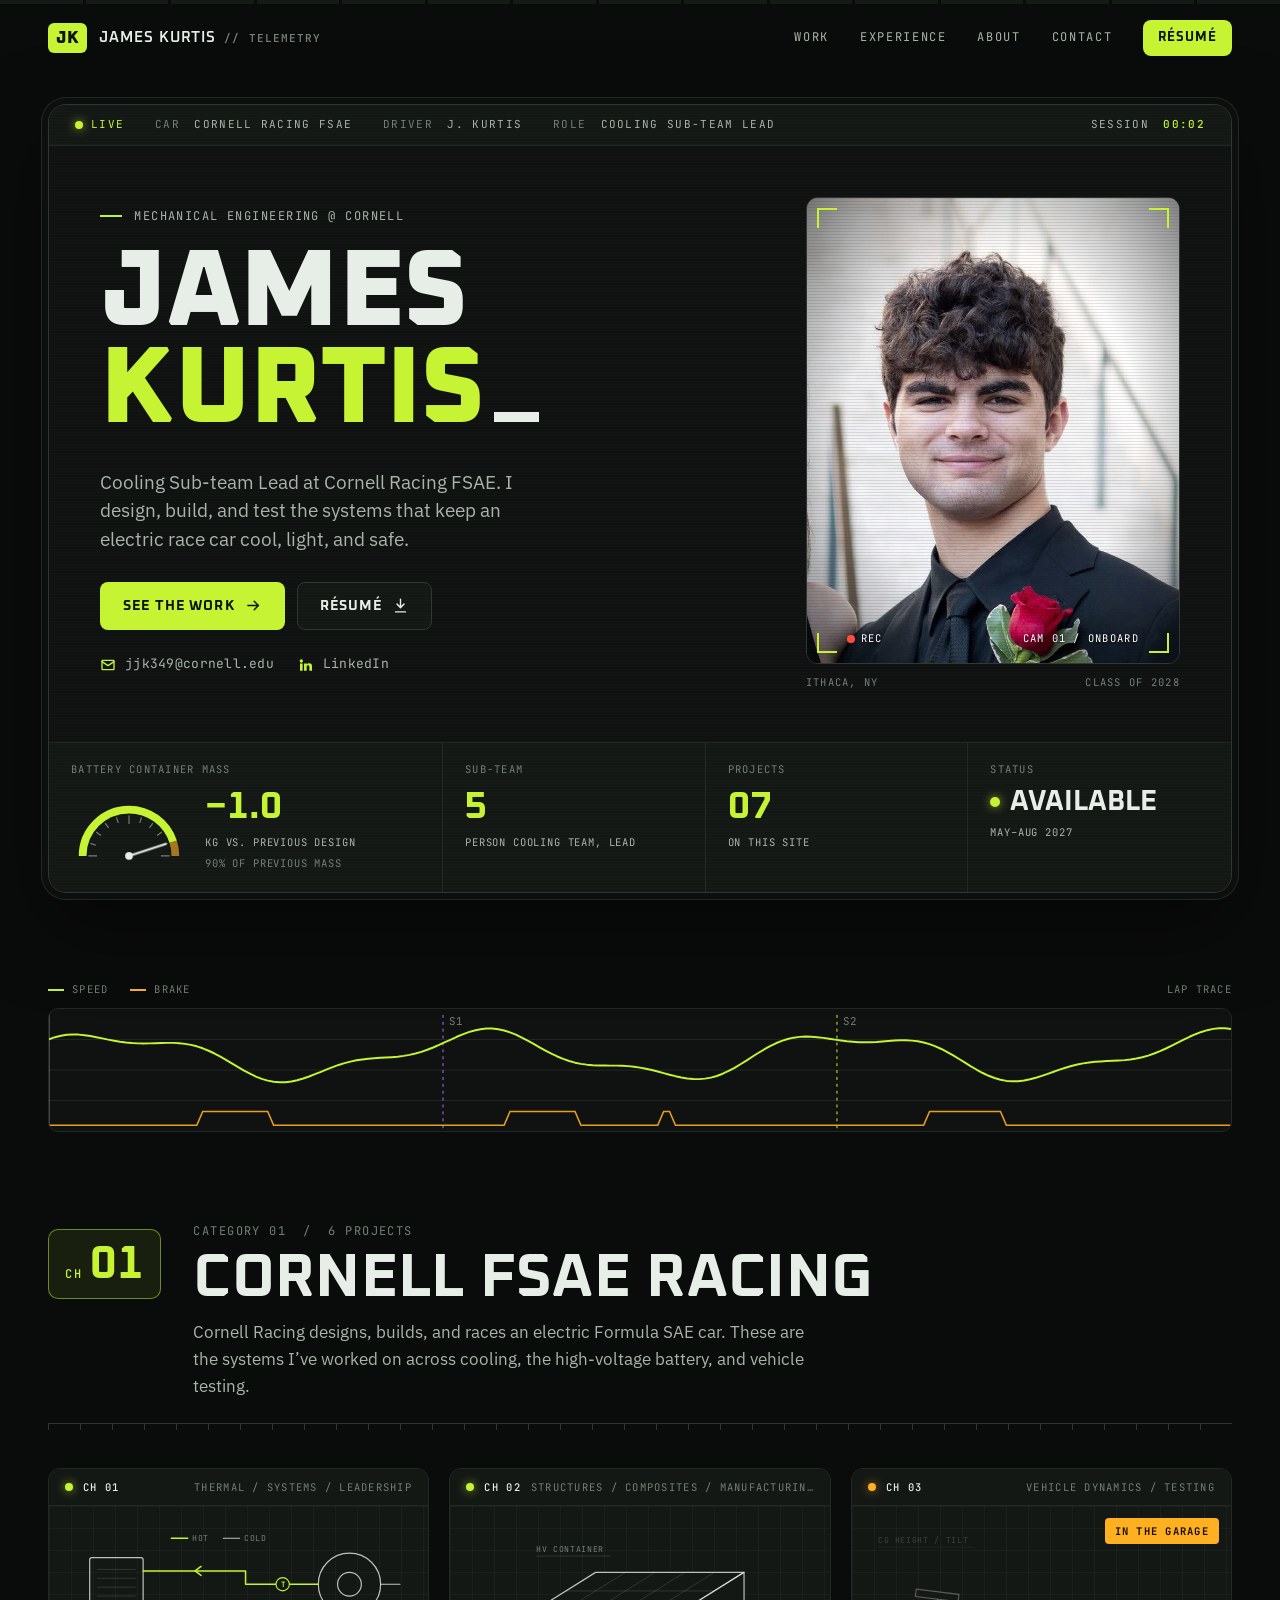
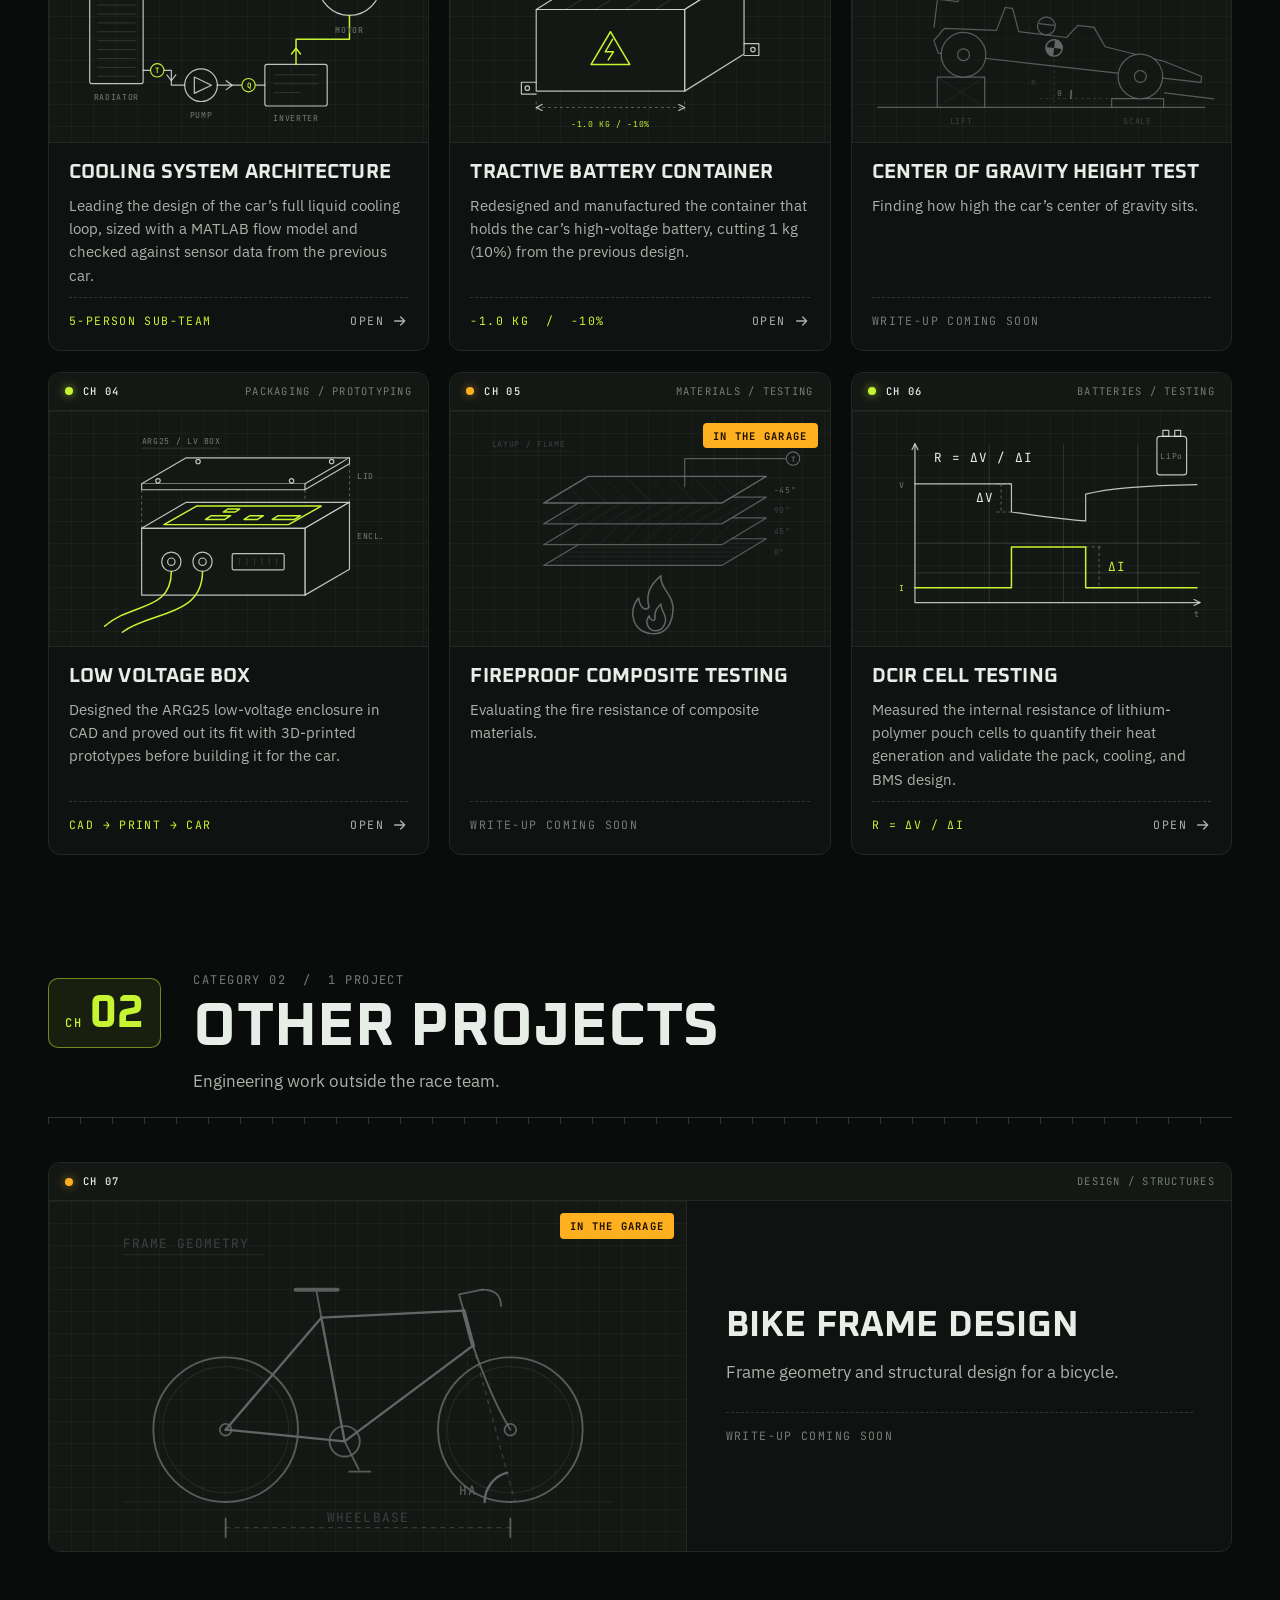
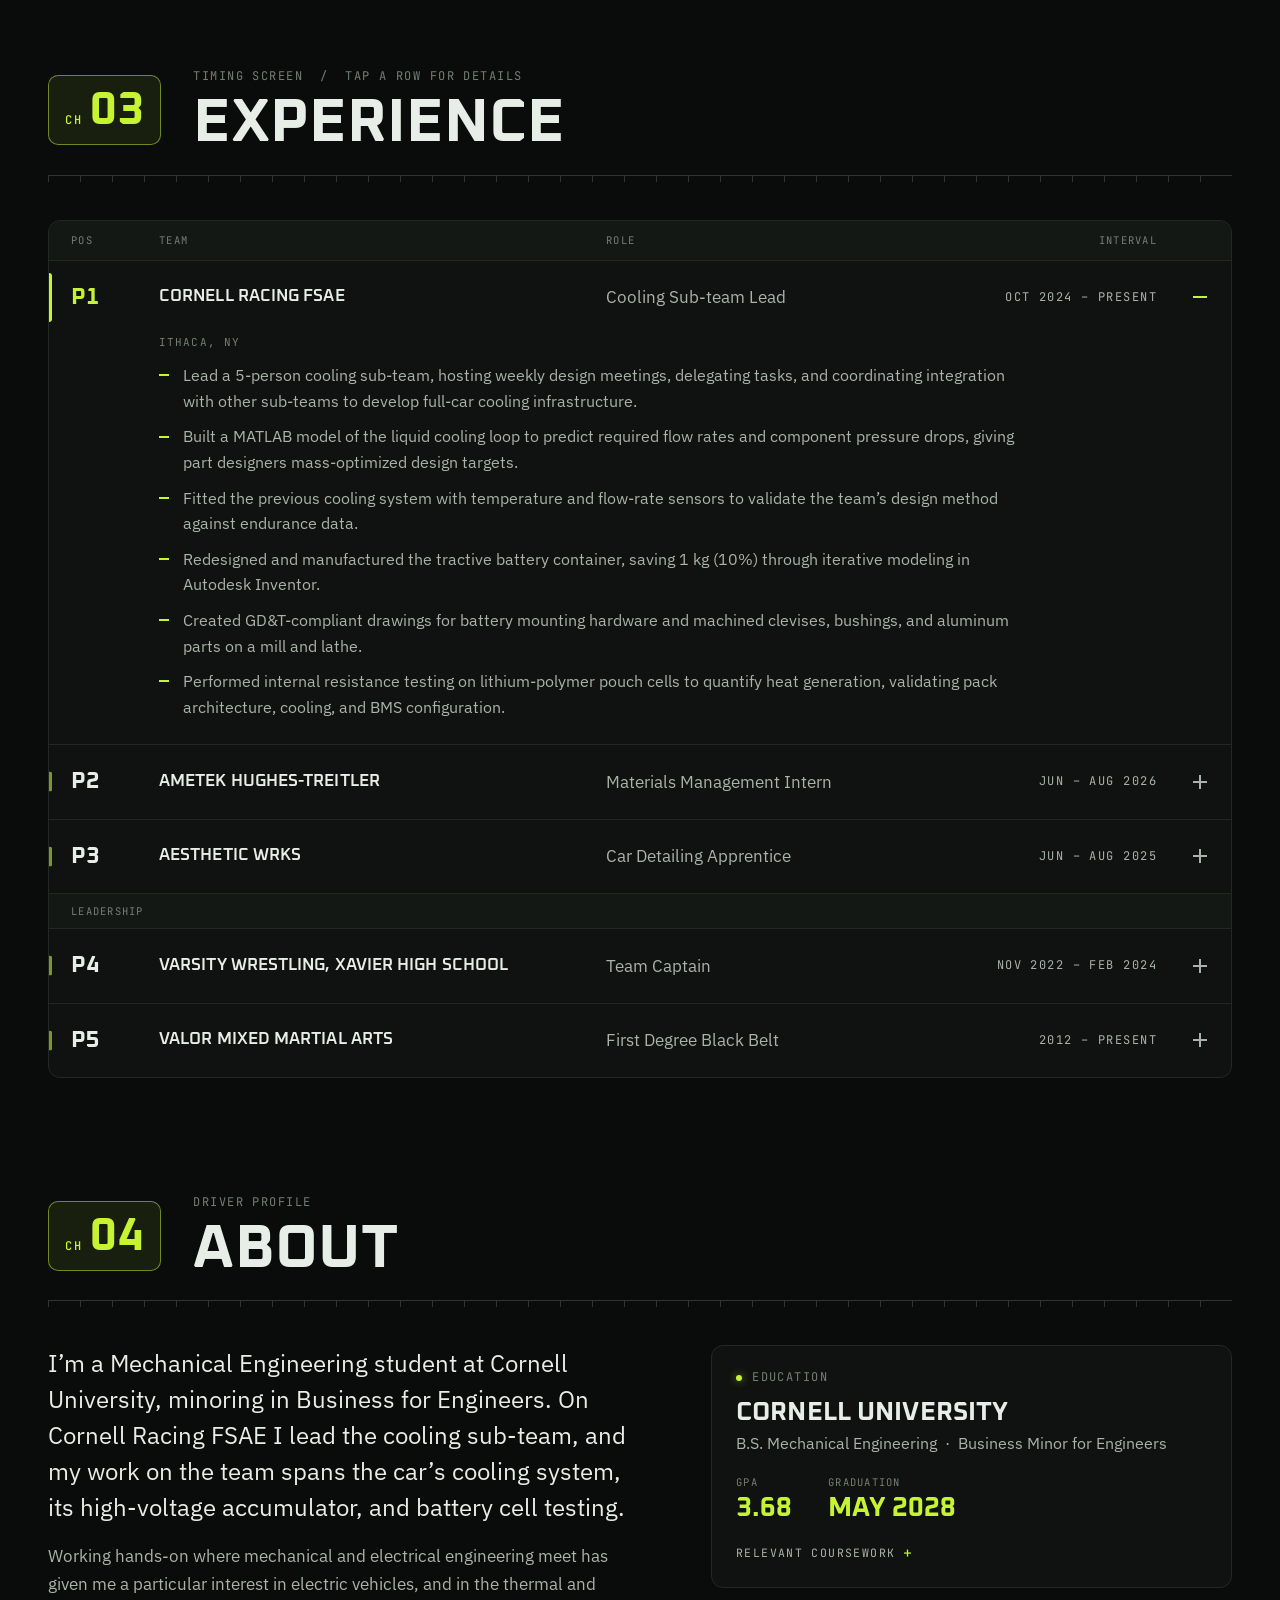
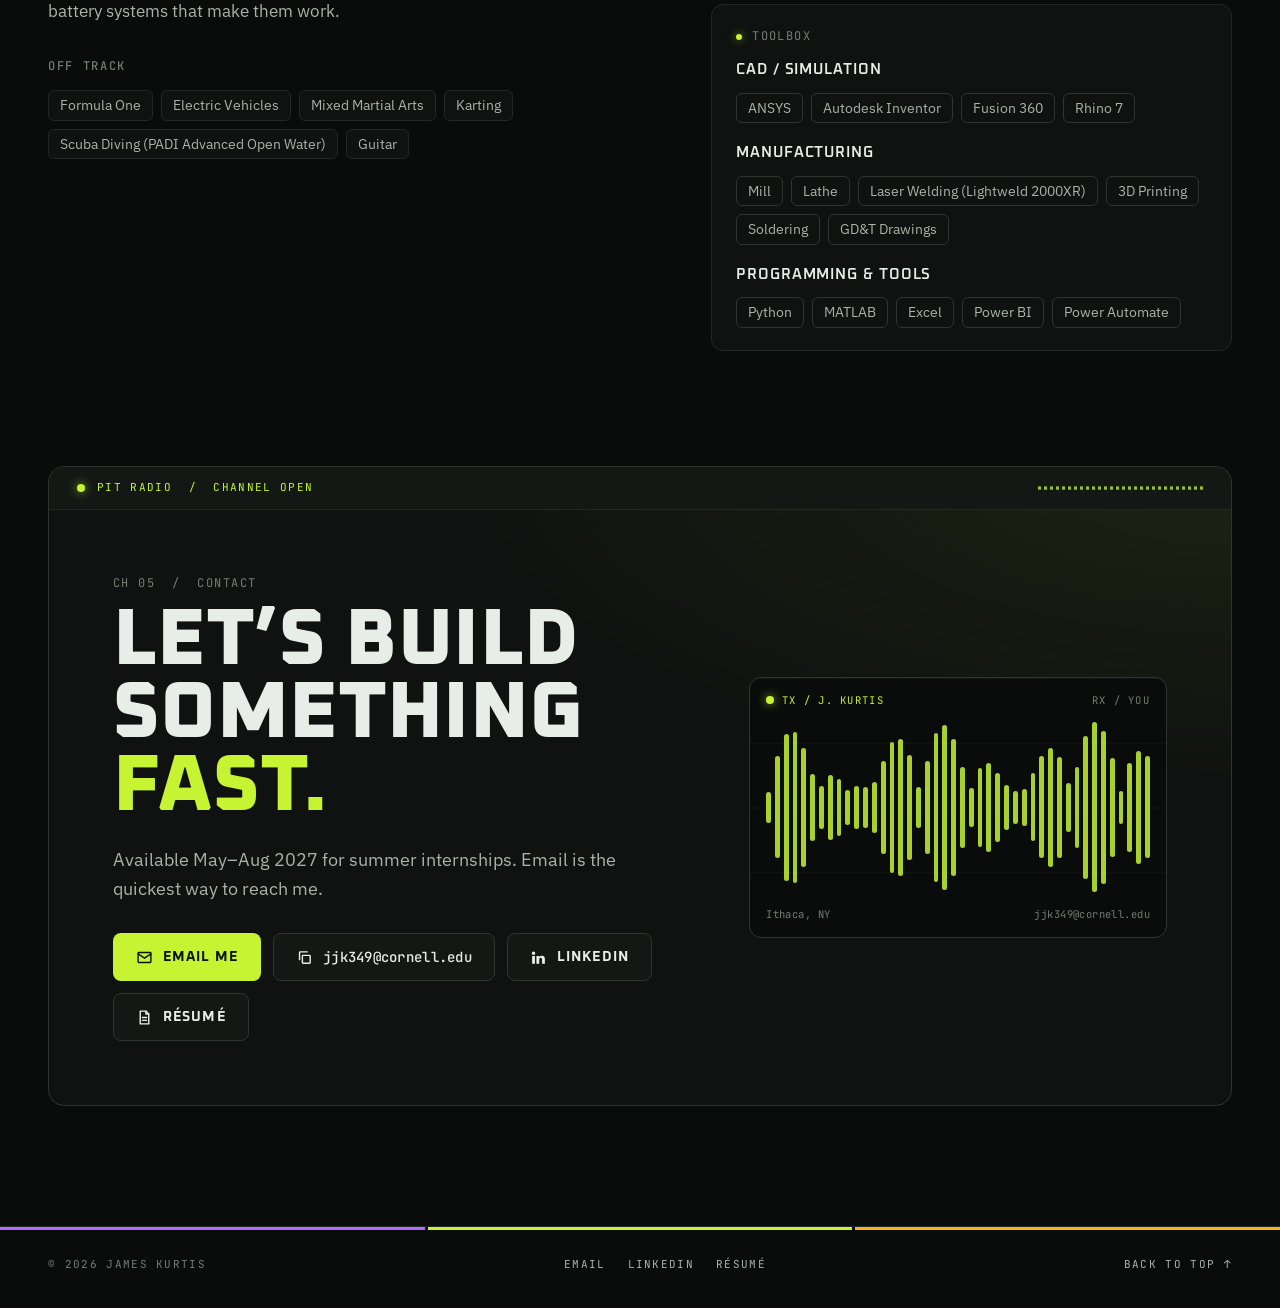
==== commit 81fec60c: "Switch to cockpit telemetry theme Restyle the site as a race-car dash display: graphite panels, lime" ====
--- a/index.html
+++ b/index.html
@@ -6,7 +6,7 @@
 <title>James Kurtis &mdash; Mechanical Engineer</title>
 <meta name="description" content="James Kurtis is a Mechanical Engineering student at Cornell University and Cooling Sub-team Lead for Cornell Racing FSAE, designing cooling, battery, and high-voltage systems for an electric race car.">
 <meta name="author" content="James Kurtis">
-<meta name="theme-color" content="#0a0a0b">
+<meta name="theme-color" content="#0a0c0b">
 <link rel="canonical" href="https://jjk349.github.io/">
 <meta property="og:type" content="website">
 <meta property="og:site_name" content="James Kurtis">
@@ -20,18 +20,18 @@
 <link rel="icon" href="assets/img/favicon.svg" type="image/svg+xml">
 <link rel="preconnect" href="https://fonts.googleapis.com">
 <link rel="preconnect" href="https://fonts.gstatic.com" crossorigin>
-<link rel="stylesheet" href="https://fonts.googleapis.com/css2?family=Archivo:ital,wdth,wght@0,62..125,100..900;1,62..125,100..900&family=JetBrains+Mono:wght@400;500;700&display=swap">
+<link rel="stylesheet" href="https://fonts.googleapis.com/css2?family=Oxanium:wght@400..800&family=IBM+Plex+Sans:ital,wght@0,400;0,500;0,600;1,400&family=JetBrains+Mono:wght@400;500;700&display=swap">
 <link rel="stylesheet" href="assets/css/style.css">
 <script>document.documentElement.classList.add("js")</script>
 <script src="assets/js/main.js" defer></script>
 </head>
 <body class="home" id="top">
 <a class="skip" href="#main">Skip to content</a>
-<div class="progress" aria-hidden="true"><span></span></div>
+<div class="shift" aria-hidden="true"><i></i><i></i><i></i><i></i><i></i><i></i><i></i><i></i><i></i><i></i><i></i><i></i><i></i><i></i><i></i></div>
 <header class="nav" data-nav>
   <div class="wrap nav-inner">
     <a class="brand" href="./" aria-label="James Kurtis, home">
-      <span class="brand-mark">JK</span><span class="brand-name">James Kurtis</span>
+      <span class="brand-mark">JK</span><span class="brand-name">James Kurtis<span class="brand-sub"> // telemetry</span></span>
     </a>
     <button class="nav-toggle" type="button" aria-expanded="false" aria-controls="nav-menu">
       <span class="bars" aria-hidden="true"><span></span><span></span></span><span class="sr">Menu</span>
@@ -41,52 +41,90 @@
       <a href="#experience">Experience</a>
       <a href="#about">About</a>
       <a href="#contact">Contact</a>
-      <a class="btn btn-sm btn-red" href="resume.html">R&eacute;sum&eacute;</a>
+      <a class="btn btn-sm btn-primary" href="resume.html">R&eacute;sum&eacute;</a>
     </nav>
   </div>
 </header>
 <main id="main">
 <section class="hero" aria-labelledby="hero-name">
-  <div class="hero-livery" aria-hidden="true"><span></span><span></span><span></span></div>
-  <div class="wrap hero-grid">
-    <div class="hero-copy">
-      <p class="eyebrow"><span class="dot" aria-hidden="true"></span>Mechanical Engineering @ Cornell</p>
-      <h1 id="hero-name" class="hero-name"><span class="l1">James</span><span class="l2">Kurtis</span></h1>
-      <p class="hero-lede">Cooling Sub-team Lead at Cornell Racing FSAE. I design, build, and test the systems that keep an electric race car cool, light, and safe.</p>
-      <div class="hero-cta">
-        <a class="btn btn-red" href="#work">See the work <svg class="i" viewBox="0 0 24 24" aria-hidden="true"><path d="M4 12h15M13 6l6 6-6 6"/></svg></a>
-        <a class="btn btn-ghost" href="assets/resume/James-Kurtis-Resume.pdf" download>R&eacute;sum&eacute; <svg class="i" viewBox="0 0 24 24" aria-hidden="true"><path d="M12 3v12M7 10l5 5 5-5M5 21h14"/></svg></a>
+  <div class="wrap">
+    <div class="dash">
+      <div class="dash-bar" aria-hidden="true">
+        <span class="db-live"><span class="led on"></span>Live</span>
+        <span class="db-item"><b>Car</b> Cornell Racing FSAE</span><span class="db-item"><b>Driver</b> J. Kurtis</span><span class="db-item"><b>Role</b> Cooling Sub-team Lead</span>
+        <span class="db-clock">Session <b data-clock>00:00</b></span>
       </div>
-      <ul class="socials" aria-label="Contact links">
-        <li><a href="mailto:jjk349@cornell.edu"><svg class="i" viewBox="0 0 24 24" aria-hidden="true"><rect x="3" y="5" width="18" height="14" rx="1"/><path d="m3 7 9 6 9-6"/></svg><span>jjk349@cornell.edu</span></a></li>
-        <li><a href="https://www.linkedin.com/in/James-Kurtis" target="_blank" rel="noopener"><svg class="i i-fill" viewBox="0 0 24 24" aria-hidden="true"><path d="M4.98 3.5a2.5 2.5 0 1 1 0 5 2.5 2.5 0 0 1 0-5ZM3 9.75h4v11H3v-11Zm6.5 0h3.8v1.5h.06c.53-1 1.83-1.8 3.44-1.8 3.68 0 4.2 2.2 4.2 5.06v6.24h-4v-5.5c0-1.32-.03-3-1.83-3-1.84 0-2.12 1.43-2.12 2.9v5.6h-4v-11Z"/></svg><span>LinkedIn</span></a></li>
-      </ul>
-    </div>
-    <figure class="hero-photo">
-      <div class="photo-frame">
-        <img src="assets/img/profile.jpg" alt="Portrait of James Kurtis" width="693" height="1145" fetchpriority="high">
+      <div class="dash-grid">
+        <div class="hero-copy">
+          <p class="eyebrow">Mechanical Engineering @ Cornell</p>
+          <h1 id="hero-name" class="hero-name"><span class="l1">James</span><span class="l2">Kurtis<span class="cursor" aria-hidden="true"></span></span></h1>
+          <p class="hero-lede">Cooling Sub-team Lead at Cornell Racing FSAE. I design, build, and test the systems that keep an electric race car cool, light, and safe.</p>
+          <div class="hero-cta">
+            <a class="btn btn-primary" href="#work">See the work <svg class="i" viewBox="0 0 24 24" aria-hidden="true"><path d="M4 12h15M13 6l6 6-6 6"/></svg></a>
+            <a class="btn btn-ghost" href="assets/resume/James-Kurtis-Resume.pdf" download>R&eacute;sum&eacute; <svg class="i" viewBox="0 0 24 24" aria-hidden="true"><path d="M12 3v12M7 10l5 5 5-5M5 21h14"/></svg></a>
+          </div>
+          <ul class="socials" aria-label="Contact links">
+            <li><a href="mailto:jjk349@cornell.edu"><svg class="i" viewBox="0 0 24 24" aria-hidden="true"><rect x="3" y="5" width="18" height="14" rx="1"/><path d="m3 7 9 6 9-6"/></svg><span>jjk349@cornell.edu</span></a></li>
+            <li><a href="https://www.linkedin.com/in/James-Kurtis" target="_blank" rel="noopener"><svg class="i i-fill" viewBox="0 0 24 24" aria-hidden="true"><path d="M4.98 3.5a2.5 2.5 0 1 1 0 5 2.5 2.5 0 0 1 0-5ZM3 9.75h4v11H3v-11Zm6.5 0h3.8v1.5h.06c.53-1 1.83-1.8 3.44-1.8 3.68 0 4.2 2.2 4.2 5.06v6.24h-4v-5.5c0-1.32-.03-3-1.83-3-1.84 0-2.12 1.43-2.12 2.9v5.6h-4v-11Z"/></svg><span>LinkedIn</span></a></li>
+          </ul>
+        </div>
+        <figure class="cam">
+          <div class="cam-frame">
+            <img src="assets/img/profile.jpg" alt="Portrait of James Kurtis" width="693" height="1145" fetchpriority="high">
+            <div class="cam-hud" aria-hidden="true"><span class="cam-rec"><i></i>Rec</span><span>Cam 01 / Onboard</span></div>
+            <span class="vf tl" aria-hidden="true"></span><span class="vf tr" aria-hidden="true"></span><span class="vf bl" aria-hidden="true"></span><span class="vf br" aria-hidden="true"></span>
+          </div>
+          <figcaption><span>Ithaca, NY</span><span>Class of 2028</span></figcaption>
+        </figure>
       </div>
-      <div class="plate" aria-hidden="true"><span class="plate-num">28</span><span class="plate-lbl">Cornell</span></div>
-      <figcaption>Ithaca, NY &nbsp;/&nbsp; Class of 2028</figcaption>
-    </figure>
-  </div>
-  <div class="wrap">
-    <dl class="telemetry">
-      <div><dt>Role</dt><dd>Cooling Sub-team Lead</dd></div>
-      <div><dt>Team</dt><dd>Cornell Racing FSAE</dd></div>
-      <div><dt>Best gain</dt><dd>&minus;1.0&nbsp;kg battery container</dd></div>
-      <div><dt>Status</dt><dd>Available May&ndash;Aug 2027</dd></div>
-    </dl>
+      <div class="gauges">
+  <div class="g g-arc">
+    <p class="g-label">Battery container mass</p>
+    <div class="g-row"><svg class="g-svg" viewBox="0 0 120 70" aria-hidden="true" style="--turn:162.0deg">
+      <path class="g-track" d="M12 62 A48 48 0 0 1 108 62" pathLength="100"/>
+      <path class="g-cut" d="M12 62 A48 48 0 0 1 108 62" pathLength="100" stroke-dasharray="0 90.0 10.0 100"/>
+      <path class="g-lit" d="M12 62 A48 48 0 0 1 108 62" pathLength="100" stroke-dasharray="90.0 100"/>
+      <path class="g-ticks" d="M27.0 62.0L18.0 62.0 M25.8 50.9L20.1 49.0 M30.9 40.8L26.0 37.3 M38.8 32.9L35.3 28.0 M48.9 27.8L47.0 22.1 M60.0 29.0L60.0 20.0 M71.1 27.8L73.0 22.1 M81.2 32.9L84.7 28.0 M89.1 40.8L94.0 37.3 M94.2 50.9L99.9 49.0 M93.0 62.0L102.0 62.0"/>
+      <line class="g-needle" x1="60" y1="62" x2="98.0" y2="49.6"/>
+      <circle class="g-hub" cx="60" cy="62" r="4"/>
+    </svg><div><p class="g-value">&minus;1.0</p><p class="g-unit">kg vs. previous design</p><p class="g-note">90% of previous mass</p></div></div>
+  </div>
+  <div class="g g-digital">
+    <p class="g-label">Sub-team</p>
+    <p class="g-value">5</p>
+    <p class="g-unit">person cooling team, lead</p>
+  </div>
+  <div class="g g-digital">
+    <p class="g-label">Projects</p>
+    <p class="g-value">07</p>
+    <p class="g-unit">on this site</p>
+  </div>
+  <div class="g g-status">
+    <p class="g-label">Status</p>
+    <p class="g-value"><span class="led on" aria-hidden="true"></span>Available</p>
+    <p class="g-unit">May&ndash;Aug 2027</p>
+  </div>
+      </div>
+    </div>
   </div>
 </section>
-<div class="ticker" aria-hidden="true">
-  <div class="ticker-track"><span class="ticker-item">Cooling System Architecture</span><span class="ticker-item">Tractive Battery Container</span><span class="ticker-item">Center of Gravity Height Test</span><span class="ticker-item">Low Voltage Box</span><span class="ticker-item">Fireproof Composite Testing</span><span class="ticker-item">DCIR Cell Testing</span><span class="ticker-item">Bike Frame Design</span><span class="ticker-item">Cornell Racing</span><span class="ticker-item">Cooling System Architecture</span><span class="ticker-item">Tractive Battery Container</span><span class="ticker-item">Center of Gravity Height Test</span><span class="ticker-item">Low Voltage Box</span><span class="ticker-item">Fireproof Composite Testing</span><span class="ticker-item">DCIR Cell Testing</span><span class="ticker-item">Bike Frame Design</span><span class="ticker-item">Cornell Racing</span></div>
+<div class="trace reveal" aria-hidden="true">
+  <div class="wrap">
+    <div class="trace-head"><span><i class="k-speed"></i>Speed</span><span><i class="k-brake"></i>Brake</span><span class="trace-lap">Lap trace</span></div>
+    <svg class="trace-svg" viewBox="0 0 1200 124">
+      <path class="t-grid" d="M0 31H1200M0 62H1200M0 93H1200"/>
+      <line class="t-sector s1" x1="400" y1="6" x2="400" y2="122"/><text class="t-label" x="406" y="16">S1</text><line class="t-sector s2" x1="800" y1="6" x2="800" y2="122"/><text class="t-label" x="806" y="16">S2</text>
+      <polyline class="t-brake" points="0,118 6,118 12,118 18,118 24,118 30,118 36,118 42,118 48,118 54,118 60,118 66,118 72,118 78,118 84,118 90,118 96,118 102,118 108,118 114,118 120,118 126,118 132,118 138,118 144,118 150,118 156,104 162,104 168,104 174,104 180,104 186,104 192,104 198,104 204,104 210,104 216,104 222,104 228,118 234,118 240,118 246,118 252,118 258,118 264,118 270,118 276,118 282,118 288,118 294,118 300,118 306,118 312,118 318,118 324,118 330,118 336,118 342,118 348,118 354,118 360,118 366,118 372,118 378,118 384,118 390,118 396,118 402,118 408,118 414,118 420,118 426,118 432,118 438,118 444,118 450,118 456,118 462,118 468,104 474,104 480,104 486,104 492,104 498,104 504,104 510,104 516,104 522,104 528,104 534,104 540,118 546,118 552,118 558,118 564,118 570,118 576,118 582,118 588,118 594,118 600,118 606,118 612,118 618,118 624,104 630,104 636,118 642,118 648,118 654,118 660,118 666,118 672,118 678,118 684,118 690,118 696,118 702,118 708,118 714,118 720,118 726,118 732,118 738,118 744,118 750,118 756,118 762,118 768,118 774,118 780,118 786,118 792,118 798,118 804,118 810,118 816,118 822,118 828,118 834,118 840,118 846,118 852,118 858,118 864,118 870,118 876,118 882,118 888,118 894,104 900,104 906,104 912,104 918,104 924,104 930,104 936,104 942,104 948,104 954,104 960,104 966,104 972,118 978,118 984,118 990,118 996,118 1002,118 1008,118 1014,118 1020,118 1026,118 1032,118 1038,118 1044,118 1050,118 1056,118 1062,118 1068,118 1074,118 1080,118 1086,118 1092,118 1098,118 1104,118 1110,118 1116,118 1122,118 1128,118 1134,118 1140,118 1146,118 1152,118 1158,118 1164,118 1170,118 1176,118 1182,118 1188,118 1194,118 1200,118" pathLength="1"/>
+      <polyline class="t-speed" points="0,30.7 6,28.6 12,27.2 18,26.2 24,25.9 30,26.0 36,26.6 42,27.5 48,28.6 54,29.8 60,31.1 66,32.2 72,33.2 78,34.0 84,34.6 90,34.9 96,35.0 102,34.9 108,34.7 114,34.5 120,34.4 126,34.4 132,34.7 138,35.4 144,36.4 150,37.9 156,39.9 162,42.4 168,45.2 174,48.4 180,51.9 186,55.5 192,59.1 198,62.5 204,65.7 210,68.6 216,70.9 222,72.7 228,73.9 234,74.4 240,74.3 246,73.6 252,72.3 258,70.6 264,68.5 270,66.2 276,63.8 282,61.3 288,59.0 294,56.8 300,55.0 306,53.4 312,52.1 318,51.2 324,50.5 330,50.0 336,49.6 342,49.3 348,48.9 354,48.4 360,47.6 366,46.6 372,45.2 378,43.5 384,41.4 390,39.1 396,36.5 402,33.7 408,31.0 414,28.2 420,25.7 426,23.5 432,21.8 438,20.5 444,19.9 450,19.9 456,20.5 462,21.8 468,23.7 474,26.1 480,29.0 486,32.2 492,35.5 498,38.9 504,42.2 510,45.4 516,48.2 522,50.7 528,52.8 534,54.5 540,55.7 546,56.5 552,57.1 558,57.3 564,57.4 570,57.5 576,57.5 582,57.7 588,58.0 594,58.6 600,59.5 606,60.6 612,61.9 618,63.4 624,65.1 630,66.7 636,68.2 642,69.5 648,70.5 654,71.1 660,71.2 666,70.7 672,69.7 678,68.0 684,65.7 690,62.9 696,59.7 702,56.1 708,52.4 714,48.5 720,44.7 726,41.1 732,37.8 738,34.8 744,32.4 750,30.5 756,29.1 762,28.3 768,28.0 774,28.1 780,28.6 786,29.3 792,30.2 798,31.1 804,32.0 810,32.8 816,33.3 822,33.7 828,33.8 834,33.7 840,33.4 846,32.9 852,32.5 858,32.0 864,31.8 870,31.8 876,32.1 882,32.8 888,34.0 894,35.7 900,38.0 906,40.6 912,43.7 918,47.1 924,50.8 930,54.5 936,58.2 942,61.7 948,65.0 954,67.8 960,70.1 966,71.8 972,73.0 978,73.4 984,73.3 990,72.6 996,71.4 1002,69.8 1008,67.9 1014,65.8 1020,63.7 1026,61.6 1032,59.6 1038,57.9 1044,56.4 1050,55.2 1056,54.3 1062,53.6 1068,53.2 1074,52.9 1080,52.6 1086,52.3 1092,51.9 1098,51.2 1104,50.3 1110,49.0 1116,47.3 1122,45.2 1128,42.8 1134,40.1 1140,37.2 1146,34.2 1152,31.1 1158,28.2 1164,25.6 1170,23.3 1176,21.5 1182,20.2 1188,19.6 1194,19.6 1200,20.3" pathLength="1"/>
+      <line class="t-cursor" x1="0" y1="0" x2="0" y2="124"/>
+    </svg>
+  </div>
 </div>
 <div id="work">
 <section class="section" id="fsae" aria-labelledby="fsae-h">
   <div class="wrap">
   <header class="sec-head reveal">
-    <span class="sec-num" aria-hidden="true">01</span>
+    <span class="sec-num" aria-hidden="true"><small>CH</small>01</span>
     <div class="sec-titles">
       <p class="kicker">Category 01 &nbsp;/&nbsp; 6 projects</p>
       <h2 id="fsae-h" class="sec-title">Cornell FSAE Racing</h2>
@@ -95,6 +133,7 @@
   </header>
   <div class="grid">
 <a class="card reveal" style="--i:0" href="projects/cooling-system-architecture.html">
+  <div class="card-bar"><span class="led on" aria-hidden="true"></span><span class="card-ch">CH 01</span><span class="card-tags">Thermal / Systems / Leadership</span></div>
   <div class="card-art"><svg class="art-svg" aria-hidden="true" focusable="false" viewBox="0 0 480 300" xmlns="http://www.w3.org/2000/svg">
   <g class="ln">
     <rect x="40" y="60" width="72" height="170" rx="3"/>
@@ -139,13 +178,13 @@
   <text class="lbl" x="248" y="38">COLD</text>
 </svg></div>
   <div class="card-body">
-    <div class="card-meta"><span class="card-num">01</span><span class="card-tags">Thermal / Systems / Leadership</span></div>
     <h3 class="card-title">Cooling System Architecture</h3>
     <p class="card-sum">Leading the design of the car&rsquo;s full liquid cooling loop, sized with a MATLAB flow model and checked against sensor data from the previous car.</p>
-    <div class="card-foot"><span class="readout">5-person sub-team</span><span class="card-go">Read <svg class="i" viewBox="0 0 24 24" aria-hidden="true"><path d="M4 12h15M13 6l6 6-6 6"/></svg></span></div>
+    <div class="card-foot"><span class="readout">5-person sub-team</span><span class="card-go">Open <svg class="i" viewBox="0 0 24 24" aria-hidden="true"><path d="M4 12h15M13 6l6 6-6 6"/></svg></span></div>
   </div>
 </a>
 <a class="card reveal" style="--i:1" href="projects/tractive-battery-container.html">
+  <div class="card-bar"><span class="led on" aria-hidden="true"></span><span class="card-ch">CH 02</span><span class="card-tags">Structures / Composites / Manufacturing</span></div>
   <div class="card-art"><svg class="art-svg" aria-hidden="true" focusable="false" viewBox="0 0 480 300" xmlns="http://www.w3.org/2000/svg">
   <g class="ln">
     <path class="solid" d="M100 130 L180 80 H380 L300 130 Z"/>
@@ -168,13 +207,13 @@
   <path class="faint" d="M100 58 H200"/>
 </svg></div>
   <div class="card-body">
-    <div class="card-meta"><span class="card-num">02</span><span class="card-tags">Structures / Composites / Manufacturing</span></div>
     <h3 class="card-title">Tractive Battery Container</h3>
     <p class="card-sum">Redesigned and manufactured the container that holds the car&rsquo;s high-voltage battery, cutting 1&nbsp;kg (10%) from the previous design.</p>
-    <div class="card-foot"><span class="readout">&minus;1.0 kg &nbsp;/&nbsp; &minus;10%</span><span class="card-go">Read <svg class="i" viewBox="0 0 24 24" aria-hidden="true"><path d="M4 12h15M13 6l6 6-6 6"/></svg></span></div>
+    <div class="card-foot"><span class="readout">&minus;1.0 kg &nbsp;/&nbsp; &minus;10%</span><span class="card-go">Open <svg class="i" viewBox="0 0 24 24" aria-hidden="true"><path d="M4 12h15M13 6l6 6-6 6"/></svg></span></div>
   </div>
 </a>
 <article class="card is-stub reveal" style="--i:2">
+  <div class="card-bar"><span class="led pit" aria-hidden="true"></span><span class="card-ch">CH 03</span><span class="card-tags">Vehicle Dynamics / Testing</span></div>
   <div class="card-art"><svg class="art-svg" aria-hidden="true" focusable="false" viewBox="0 0 480 300" xmlns="http://www.w3.org/2000/svg">
   <path class="ln" d="M20 262 H460"/>
   <rect class="ln solid" x="335" y="250" width="70" height="12"/>
@@ -206,13 +245,13 @@
   <path class="faint" d="M20 46 H150"/>
 </svg><span class="pitboard">In the garage</span></div>
   <div class="card-body">
-    <div class="card-meta"><span class="card-num">03</span><span class="card-tags">Vehicle Dynamics / Testing</span></div>
     <h3 class="card-title">Center of Gravity Height Test</h3>
     <p class="card-sum">Finding how high the car&rsquo;s center of gravity sits.</p>
     <div class="card-foot"><span class="readout muted">Write-up coming soon</span></div>
   </div>
 </article>
 <a class="card reveal" style="--i:0" href="projects/low-voltage-box.html">
+  <div class="card-bar"><span class="led on" aria-hidden="true"></span><span class="card-ch">CH 04</span><span class="card-tags">Packaging / Prototyping</span></div>
   <div class="card-art"><svg class="art-svg" aria-hidden="true" focusable="false" viewBox="0 0 480 300" xmlns="http://www.w3.org/2000/svg">
   <path class="dim" d="M110 150 V98 M330 150 V98 M390 115 V63"/>
   <g class="ln">
@@ -243,13 +282,13 @@
   <text class="lbl" x="400" y="84">LID</text>
 </svg></div>
   <div class="card-body">
-    <div class="card-meta"><span class="card-num">04</span><span class="card-tags">Packaging / Prototyping</span></div>
     <h3 class="card-title">Low Voltage Box</h3>
     <p class="card-sum">Designed the ARG25 low-voltage enclosure in CAD and proved out its fit with 3D-printed prototypes before building it for the car.</p>
-    <div class="card-foot"><span class="readout">CAD &rarr; print &rarr; car</span><span class="card-go">Read <svg class="i" viewBox="0 0 24 24" aria-hidden="true"><path d="M4 12h15M13 6l6 6-6 6"/></svg></span></div>
+    <div class="card-foot"><span class="readout">CAD &rarr; print &rarr; car</span><span class="card-go">Open <svg class="i" viewBox="0 0 24 24" aria-hidden="true"><path d="M4 12h15M13 6l6 6-6 6"/></svg></span></div>
   </div>
 </a>
 <article class="card is-stub reveal" style="--i:1">
+  <div class="card-bar"><span class="led pit" aria-hidden="true"></span><span class="card-ch">CH 05</span><span class="card-tags">Materials / Testing</span></div>
   <div class="card-art"><svg class="art-svg" aria-hidden="true" focusable="false" viewBox="0 0 480 300" xmlns="http://www.w3.org/2000/svg">
   <defs>
     <clipPath id="composite-card5-ply0"><path d="M110 200 H350 L410 164 H170 Z"/></clipPath>
@@ -280,13 +319,13 @@
   <path class="faint" d="M40 46 H150"/>
 </svg><span class="pitboard">In the garage</span></div>
   <div class="card-body">
-    <div class="card-meta"><span class="card-num">05</span><span class="card-tags">Materials / Testing</span></div>
     <h3 class="card-title">Fireproof Composite Testing</h3>
     <p class="card-sum">Evaluating the fire resistance of composite materials.</p>
     <div class="card-foot"><span class="readout muted">Write-up coming soon</span></div>
   </div>
 </article>
 <a class="card reveal" style="--i:2" href="projects/dcir-cell-testing.html">
+  <div class="card-bar"><span class="led on" aria-hidden="true"></span><span class="card-ch">CH 06</span><span class="card-tags">Batteries / Testing</span></div>
   <div class="card-art"><svg class="art-svg" aria-hidden="true" focusable="false" viewBox="0 0 480 300" xmlns="http://www.w3.org/2000/svg">
   <path class="faint" d="M70 170 H454 M70 210 H454 M170 36 V250 M270 36 V250 M370 36 V250"/>
   <g class="ln">
@@ -310,10 +349,9 @@
   <text class="lbl" x="416" y="56" text-anchor="middle">LiPo</text>
 </svg></div>
   <div class="card-body">
-    <div class="card-meta"><span class="card-num">06</span><span class="card-tags">Batteries / Testing</span></div>
     <h3 class="card-title">DCIR Cell Testing</h3>
     <p class="card-sum">Measured the internal resistance of lithium-polymer pouch cells to quantify their heat generation and validate the pack, cooling, and BMS design.</p>
-    <div class="card-foot"><span class="readout">R = &Delta;V / &Delta;I</span><span class="card-go">Read <svg class="i" viewBox="0 0 24 24" aria-hidden="true"><path d="M4 12h15M13 6l6 6-6 6"/></svg></span></div>
+    <div class="card-foot"><span class="readout">R = &Delta;V / &Delta;I</span><span class="card-go">Open <svg class="i" viewBox="0 0 24 24" aria-hidden="true"><path d="M4 12h15M13 6l6 6-6 6"/></svg></span></div>
   </div>
 </a>
   </div>
@@ -322,7 +360,7 @@
 <section class="section" id="other" aria-labelledby="other-h">
   <div class="wrap">
   <header class="sec-head reveal">
-    <span class="sec-num" aria-hidden="true">02</span>
+    <span class="sec-num" aria-hidden="true"><small>CH</small>02</span>
     <div class="sec-titles">
       <p class="kicker">Category 02 &nbsp;/&nbsp; 1 project</p>
       <h2 id="other-h" class="sec-title">Other Projects</h2>
@@ -331,6 +369,7 @@
   </header>
   <div class="grid grid-solo">
 <article class="card is-stub reveal" style="--i:0">
+  <div class="card-bar"><span class="led pit" aria-hidden="true"></span><span class="card-ch">CH 07</span><span class="card-tags">Design / Structures</span></div>
   <div class="card-art"><svg class="art-svg" aria-hidden="true" focusable="false" viewBox="0 0 480 300" xmlns="http://www.w3.org/2000/svg">
   <path class="faint" d="M30 258 H450"/>
   <circle class="faint" cx="118" cy="196" r="54"/>
@@ -366,7 +405,6 @@
   <path class="faint" d="M30 46 H150"/>
 </svg><span class="pitboard">In the garage</span></div>
   <div class="card-body">
-    <div class="card-meta"><span class="card-num">07</span><span class="card-tags">Design / Structures</span></div>
     <h3 class="card-title">Bike Frame Design</h3>
     <p class="card-sum">Frame geometry and structural design for a bicycle.</p>
     <div class="card-foot"><span class="readout muted">Write-up coming soon</span></div>
@@ -379,9 +417,9 @@
 <section class="section" id="experience" aria-labelledby="exp-h">
   <div class="wrap">
   <header class="sec-head reveal">
-    <span class="sec-num" aria-hidden="true">03</span>
+    <span class="sec-num" aria-hidden="true"><small>CH</small>03</span>
     <div class="sec-titles">
-      <p class="kicker">Timing tower &nbsp;/&nbsp; Tap a row for details</p>
+      <p class="kicker">Timing screen &nbsp;/&nbsp; Tap a row for details</p>
       <h2 id="exp-h" class="sec-title">Experience</h2>
     </div>
   </header>
@@ -441,7 +479,7 @@
 <section class="section" id="about" aria-labelledby="about-h">
   <div class="wrap">
   <header class="sec-head reveal">
-    <span class="sec-num" aria-hidden="true">04</span>
+    <span class="sec-num" aria-hidden="true"><small>CH</small>04</span>
     <div class="sec-titles">
       <p class="kicker">Driver profile</p>
       <h2 id="about-h" class="sec-title">About</h2>
@@ -475,23 +513,34 @@
   </div>
   </div>
 </section>
-<section class="contact" id="contact" aria-labelledby="contact-h">
-  <div class="contact-livery" aria-hidden="true"><span></span><span></span></div>
-  <div class="wrap contact-inner">
-    <p class="kicker">05 &nbsp;/&nbsp; Contact</p>
-    <h2 id="contact-h" class="contact-title">Let&rsquo;s build something fast.</h2>
-    <p class="contact-sub">Available May&ndash;Aug 2027 for summer internships. Email is the quickest way to reach me.</p>
-    <div class="contact-actions">
-      <a class="btn btn-ink" href="mailto:jjk349@cornell.edu"><svg class="i" viewBox="0 0 24 24" aria-hidden="true"><rect x="3" y="5" width="18" height="14" rx="1"/><path d="m3 7 9 6 9-6"/></svg> Email me</a>
-      <button class="btn btn-ink-ghost" type="button" data-copy="jjk349@cornell.edu"><svg class="i" viewBox="0 0 24 24" aria-hidden="true"><rect x="9" y="9" width="11" height="11" rx="1"/><path d="M5 15V5a1 1 0 0 1 1-1h10"/></svg> <span class="as-text" data-copy-label>jjk349@cornell.edu</span></button>
-      <a class="btn btn-ink-ghost" href="https://www.linkedin.com/in/James-Kurtis" target="_blank" rel="noopener"><svg class="i i-fill" viewBox="0 0 24 24" aria-hidden="true"><path d="M4.98 3.5a2.5 2.5 0 1 1 0 5 2.5 2.5 0 0 1 0-5ZM3 9.75h4v11H3v-11Zm6.5 0h3.8v1.5h.06c.53-1 1.83-1.8 3.44-1.8 3.68 0 4.2 2.2 4.2 5.06v6.24h-4v-5.5c0-1.32-.03-3-1.83-3-1.84 0-2.12 1.43-2.12 2.9v5.6h-4v-11Z"/></svg> LinkedIn</a>
-      <a class="btn btn-ink-ghost" href="resume.html"><svg class="i" viewBox="0 0 24 24" aria-hidden="true"><path d="M14 3H6v18h12V7l-4-4Z"/><path d="M14 3v4h4M9 12h6M9 16h6"/></svg> R&eacute;sum&eacute;</a>
+<section class="contact section" id="contact" aria-labelledby="contact-h">
+  <div class="wrap">
+    <div class="radio reveal">
+      <div class="radio-bar"><span class="led on" aria-hidden="true"></span><span>Pit radio &nbsp;/&nbsp; Channel open</span><span class="wave" aria-hidden="true"><i style="--d:0.0s"></i><i style="--d:0.4s"></i><i style="--d:0.8s"></i><i style="--d:0.1s"></i><i style="--d:0.5s"></i><i style="--d:0.9s"></i><i style="--d:0.2s"></i><i style="--d:0.6s"></i><i style="--d:1.0s"></i><i style="--d:0.3s"></i><i style="--d:0.7s"></i><i style="--d:0.0s"></i><i style="--d:0.4s"></i><i style="--d:0.8s"></i><i style="--d:0.1s"></i><i style="--d:0.5s"></i><i style="--d:0.9s"></i><i style="--d:0.2s"></i><i style="--d:0.6s"></i><i style="--d:1.0s"></i><i style="--d:0.3s"></i><i style="--d:0.7s"></i><i style="--d:0.0s"></i><i style="--d:0.4s"></i><i style="--d:0.8s"></i><i style="--d:0.1s"></i><i style="--d:0.5s"></i><i style="--d:0.9s"></i></span></div>
+      <div class="radio-body">
+        <div class="radio-copy">
+        <p class="kicker">CH 05 &nbsp;/&nbsp; Contact</p>
+        <h2 id="contact-h" class="contact-title">Let&rsquo;s build something <span class="hl">fast.</span></h2>
+        <p class="contact-sub">Available May&ndash;Aug 2027 for summer internships. Email is the quickest way to reach me.</p>
+        <div class="contact-actions">
+          <a class="btn btn-primary" href="mailto:jjk349@cornell.edu"><svg class="i" viewBox="0 0 24 24" aria-hidden="true"><rect x="3" y="5" width="18" height="14" rx="1"/><path d="m3 7 9 6 9-6"/></svg> Email me</a>
+          <button class="btn btn-ghost" type="button" data-copy="jjk349@cornell.edu"><svg class="i" viewBox="0 0 24 24" aria-hidden="true"><rect x="9" y="9" width="11" height="11" rx="1"/><path d="M5 15V5a1 1 0 0 1 1-1h10"/></svg> <span class="as-text" data-copy-label>jjk349@cornell.edu</span></button>
+          <a class="btn btn-ghost" href="https://www.linkedin.com/in/James-Kurtis" target="_blank" rel="noopener"><svg class="i i-fill" viewBox="0 0 24 24" aria-hidden="true"><path d="M4.98 3.5a2.5 2.5 0 1 1 0 5 2.5 2.5 0 0 1 0-5ZM3 9.75h4v11H3v-11Zm6.5 0h3.8v1.5h.06c.53-1 1.83-1.8 3.44-1.8 3.68 0 4.2 2.2 4.2 5.06v6.24h-4v-5.5c0-1.32-.03-3-1.83-3-1.84 0-2.12 1.43-2.12 2.9v5.6h-4v-11Z"/></svg> LinkedIn</a>
+          <a class="btn btn-ghost" href="resume.html"><svg class="i" viewBox="0 0 24 24" aria-hidden="true"><path d="M14 3H6v18h12V7l-4-4Z"/><path d="M14 3v4h4M9 12h6M9 16h6"/></svg> R&eacute;sum&eacute;</a>
+        </div>
+        </div>
+        <div class="scope" aria-hidden="true">
+          <div class="scope-head"><span><span class="led on"></span>TX / J. Kurtis</span><span>RX / You</span></div>
+          <div class="scope-wave"><i style="--h:0.18;--d:0.0s"></i><i style="--h:0.60;--d:0.1s"></i><i style="--h:0.87;--d:0.2s"></i><i style="--h:0.89;--d:0.3s"></i><i style="--h:0.70;--d:0.4s"></i><i style="--h:0.39;--d:0.5s"></i><i style="--h:0.25;--d:0.6s"></i><i style="--h:0.38;--d:0.7s"></i><i style="--h:0.34;--d:0.8s"></i><i style="--h:0.21;--d:0.9s"></i><i style="--h:0.25;--d:1.0s"></i><i style="--h:0.24;--d:1.1s"></i><i style="--h:0.30;--d:1.2s"></i><i style="--h:0.55;--d:0.0s"></i><i style="--h:0.77;--d:0.1s"></i><i style="--h:0.81;--d:0.2s"></i><i style="--h:0.62;--d:0.3s"></i><i style="--h:0.24;--d:0.4s"></i><i style="--h:0.55;--d:0.5s"></i><i style="--h:0.88;--d:0.6s"></i><i style="--h:0.97;--d:0.7s"></i><i style="--h:0.81;--d:0.8s"></i><i style="--h:0.48;--d:0.9s"></i><i style="--h:0.23;--d:1.0s"></i><i style="--h:0.47;--d:1.1s"></i><i style="--h:0.52;--d:1.2s"></i><i style="--h:0.41;--d:0.0s"></i><i style="--h:0.26;--d:0.1s"></i><i style="--h:0.19;--d:0.2s"></i><i style="--h:0.22;--d:0.3s"></i><i style="--h:0.40;--d:0.4s"></i><i style="--h:0.60;--d:0.5s"></i><i style="--h:0.70;--d:0.6s"></i><i style="--h:0.59;--d:0.7s"></i><i style="--h:0.29;--d:0.8s"></i><i style="--h:0.48;--d:0.9s"></i><i style="--h:0.84;--d:1.0s"></i><i style="--h:1.00;--d:1.1s"></i><i style="--h:0.90;--d:1.2s"></i><i style="--h:0.58;--d:0.0s"></i><i style="--h:0.19;--d:0.1s"></i><i style="--h:0.52;--d:0.2s"></i><i style="--h:0.66;--d:0.3s"></i><i style="--h:0.60;--d:0.4s"></i></div>
+          <div class="scope-foot"><span>Ithaca, NY</span><span>jjk349@cornell.edu</span></div>
+        </div>
+      </div>
     </div>
   </div>
 </section>
 </main>
 <footer class="footer">
-  <div class="checker" aria-hidden="true"></div>
+  <div class="sectors" aria-hidden="true"><span></span><span></span><span></span></div>
   <div class="wrap footer-inner">
     <span>&copy; <span data-year>2026</span> James Kurtis</span>
     <span class="footer-links">
--- a/assets/css/style.css
+++ b/assets/css/style.css
@@ -1,31 +1,34 @@
 /* ==========================================================================
    James Kurtis — portfolio
-   Motorsport bold: black / race red / white, expanded italic display type,
-   mono "telemetry" labels, livery stripes.
+   Cockpit telemetry: a race-car dash display. Graphite panels, lime
+   readouts, amber/red warnings, gauges, shift lights and mono data type.
    ========================================================================== */
 
 :root {
-  --bg: #0a0a0b;
-  --bg-1: #111113;
-  --bg-2: #17171a;
-  --bg-3: #222226;
-  --fg: #f4f2ed;
-  --fg-2: #bebbb4;
-  --fg-3: #8c8983;
-  --line: rgba(244, 242, 237, 0.1);
-  --line-2: rgba(244, 242, 237, 0.2);
-  --red: #e10600;
-  --red-hot: #ff2419;
-  --red-2: #ff4d45;          /* red for small text on black (AA contrast) */
-  --yellow: #ffd60a;          /* pit board only */
-
-  --art-ln: rgba(244, 242, 237, 0.8);
-  --art-faint: rgba(244, 242, 237, 0.2);
-  --art-dim: rgba(244, 242, 237, 0.42);
+  --bg: #0a0c0b;
+  --bg-1: #0f1210;
+  --bg-2: #141815;
+  --bg-3: #1c211d;
+  --line: #222824;
+  --line-2: #2f3631;
+  --fg: #e7ede7;
+  --fg-2: #a9b3aa;
+  --fg-3: #737e75;
+  --lime: #c6f432;
+  --lime-2: #d9ff66;
+  --lime-ink: #0c1300;
+  --lime-soft: rgba(198, 244, 50, 0.08);
+  --amber: #ffb020;
+  --red: #ff4d3d;
+  --purple: #b46cff;
+
+  --art-ln: rgba(231, 237, 231, 0.8);
+  --art-faint: rgba(231, 237, 231, 0.18);
+  --art-dim: rgba(231, 237, 231, 0.42);
   --art-fill: var(--bg-2);
 
-  --f-display: "Archivo", "Arial Black", system-ui, sans-serif;
-  --f-body: "Archivo", system-ui, -apple-system, "Segoe UI", Roboto, sans-serif;
+  --f-display: "Oxanium", "Segoe UI", system-ui, sans-serif;
+  --f-body: "IBM Plex Sans", system-ui, -apple-system, "Segoe UI", Roboto, sans-serif;
   --f-mono: "JetBrains Mono", ui-monospace, "Cascadia Mono", Consolas, monospace;
 
   --wrap: 1280px;
@@ -41,7 +44,7 @@
 html {
   -webkit-text-size-adjust: 100%;
   scroll-behavior: smooth;
-  scroll-padding-top: calc(var(--nav-h) + 16px);
+  scroll-padding-top: calc(var(--nav-h) + 20px);
   overflow-x: clip;
 }
 
@@ -54,7 +57,6 @@
   line-height: 1.6;
   -webkit-font-smoothing: antialiased;
   -moz-osx-font-smoothing: grayscale;
-  text-rendering: optimizeLegibility;
   overflow-x: clip;
 }
 
@@ -63,9 +65,8 @@
 button { font: inherit; }
 :where(ul[class], ol[class]) { list-style: none; margin: 0; padding: 0; }
 
-::selection { background: var(--red); color: #fff; }
-
-:focus-visible { outline: 2px solid var(--fg); outline-offset: 3px; }
+::selection { background: var(--lime); color: var(--lime-ink); }
+:focus-visible { outline: 2px solid var(--lime); outline-offset: 3px; }
 
 .wrap {
   width: 100%;
@@ -81,7 +82,7 @@
 
 .skip {
   position: fixed; left: 12px; top: -60px; z-index: 100;
-  background: var(--fg); color: var(--bg); padding: 10px 16px;
+  background: var(--lime); color: var(--lime-ink); padding: 10px 16px;
   font-family: var(--f-mono); font-size: 13px; text-decoration: none;
   transition: top 0.2s;
 }
@@ -96,121 +97,110 @@
 
 /* ---------- Type primitives ---------------------------------------------- */
 
-.hero-name, .sec-title, .sec-num, .card-num, .p-title, .p-num, .page-title,
-.contact-title, .ticker-item, .pos, .dnf-title, .plate-num, .stat-v, .brand-mark {
+.hero-name, .sec-title, .card-title, .p-title, .page-title, .contact-title,
+.dnf-title, .panel-title, .org, .p-h2, .p-nav strong, .pos {
   font-family: var(--f-display);
-  font-weight: 900;
-  font-style: italic;
-  font-stretch: 125%;
+  font-weight: 700;
   text-transform: uppercase;
-  letter-spacing: -0.01em;
-  line-height: 0.88;
-}
-
-.kicker, .eyebrow, .card-tags, .readout, .card-go, .tower-head, .dates,
-.telemetry dt, .brand-name, .back, figcaption, .tower-divider, .pitboard,
-.mini-stats dt, .footer, .p-nav small, .stat-l, .courses summary {
+  letter-spacing: 0.005em;
+}
+
+.kicker, .eyebrow, .card-bar, .readout, .card-go, .tower-head, .dates,
+.readouts dt, .brand-sub, .back, figcaption, .tower-divider, .pitboard,
+.mini-stats dt, .footer, .p-nav small, .stat-l, .courses summary, .g-label,
+.g-unit, .g-note, .dash-bar, .radio-bar, .trace-head, .p-art-bar, .cam-hud {
   font-family: var(--f-mono);
   letter-spacing: 0.12em;
   text-transform: uppercase;
 }
 
-.kicker {
-  margin: 0 0 12px;
-  font-size: 12px;
-  color: var(--fg-3);
-}
+.kicker { display: flex; align-items: center; gap: 10px; margin: 0 0 12px; font-size: 12px; color: var(--fg-3); }
+
+/* ---------- Status lights ----------------------------------------------- */
+
+.led {
+  display: inline-block;
+  width: 8px; height: 8px; flex: none;
+  border-radius: 50%;
+  background: var(--fg-3);
+}
+.led.on { background: var(--lime); box-shadow: 0 0 10px rgba(198, 244, 50, 0.7); }
+.led.pit { background: var(--amber); box-shadow: 0 0 10px rgba(255, 176, 32, 0.6); }
+.led.warn { background: var(--red); box-shadow: 0 0 10px rgba(255, 77, 61, 0.7); animation: blink 1.2s steps(2) infinite; }
+
+@keyframes blink { 50% { opacity: 0.25; } }
 
 /* ---------- Buttons ------------------------------------------------------ */
 
 .btn {
-  --btn-bg: var(--bg-3);
-  --btn-fg: var(--fg);
-  --h: 50px;
-  position: relative;
-  isolation: isolate;
+  --h: 48px;
   display: inline-flex;
   align-items: center;
   justify-content: center;
   gap: 10px;
   height: var(--h);
-  padding: 0 24px;
-  border: 0;
+  padding: 0 22px;
+  border: 1px solid transparent;
+  border-radius: 8px;
   background: none;
-  color: var(--btn-fg);
+  color: var(--fg);
   font-family: var(--f-display);
-  font-weight: 800;
-  font-style: italic;
-  font-stretch: 112%;
-  font-size: 15px;
-  letter-spacing: 0.03em;
+  font-weight: 700;
+  font-size: 14px;
+  letter-spacing: 0.08em;
   text-transform: uppercase;
   text-decoration: none;
   white-space: nowrap;
   cursor: pointer;
-  transition: color 0.2s, transform 0.2s var(--ease);
-}
-.btn::before {
-  content: "";
-  position: absolute;
-  inset: 0;
-  z-index: -1;
-  background: var(--btn-bg);
-  transform: skewX(-14deg);
-  border-radius: 2px;
-  transition: background-color 0.2s, box-shadow 0.2s;
+  transition: background-color 0.2s, border-color 0.2s, color 0.2s, box-shadow 0.2s, transform 0.2s var(--ease);
 }
 .btn .i { width: 17px; height: 17px; transition: transform 0.25s var(--ease); }
 .btn:hover .i { transform: translateX(3px); }
 .btn:active { transform: translateY(1px); }
-.btn-red { --btn-bg: var(--red); --btn-fg: #fff; }
-.btn-red:hover { --btn-bg: var(--red-hot); }
-.btn-ghost:hover { --btn-bg: #2d2d32; }
-.btn-sm { --h: 38px; padding: 0 16px; font-size: 13px; }
-.btn-ink { --btn-bg: var(--bg); --btn-fg: var(--fg); }
-.btn-ink:hover { --btn-bg: #000; }
-.btn-ink-ghost { --btn-bg: transparent; --btn-fg: #fff; }
-.btn-ink-ghost::before { box-shadow: inset 0 0 0 2px rgba(255, 255, 255, 0.85); }
-.btn-ink-ghost:hover { --btn-bg: rgba(0, 0, 0, 0.18); }
-.btn .as-text { font-family: var(--f-mono); font-style: normal; font-weight: 500; text-transform: none; letter-spacing: 0.02em; }
-
-/* ---------- Progress + nav ---------------------------------------------- */
-
-.progress { position: fixed; inset: 0 0 auto; height: 3px; z-index: 60; pointer-events: none; }
-.progress span {
-  display: block; height: 100%; background: var(--red);
-  transform-origin: 0 50%; transform: scaleX(0);
-}
+.btn-primary { background: var(--lime); color: var(--lime-ink); }
+.btn-primary:hover { background: var(--lime-2); box-shadow: 0 0 24px rgba(198, 244, 50, 0.35); }
+.btn-ghost { border-color: var(--line-2); background: var(--bg-2); }
+.btn-ghost:hover { border-color: var(--lime); color: var(--lime); }
+.btn-sm { --h: 36px; padding: 0 14px; font-size: 12.5px; }
+.btn .as-text { font-family: var(--f-mono); font-weight: 500; text-transform: none; letter-spacing: 0.02em; }
+
+/* ---------- Shift lights (scroll progress) + nav ------------------------ */
+
+.shift {
+  position: fixed; inset: 0 0 auto; z-index: 60;
+  display: grid; grid-template-columns: repeat(15, 1fr); gap: 3px;
+  height: 4px; pointer-events: none;
+}
+.shift i { background: #161a17; transition: background-color 0.15s, box-shadow 0.15s; }
+.shift i.lit:nth-child(-n+5) { background: var(--lime); box-shadow: 0 0 8px rgba(198, 244, 50, 0.6); }
+.shift i.lit:nth-child(n+6):nth-child(-n+10) { background: var(--amber); box-shadow: 0 0 8px rgba(255, 176, 32, 0.6); }
+.shift i.lit:nth-child(n+11) { background: var(--red); box-shadow: 0 0 8px rgba(255, 77, 61, 0.6); }
 
 .nav {
   position: fixed;
-  inset: 0 0 auto;
+  inset: 4px 0 auto;
   z-index: 50;
   border-bottom: 1px solid transparent;
-  transition: background-color 0.3s, border-color 0.3s, backdrop-filter 0.3s;
+  transition: background-color 0.3s, border-color 0.3s;
 }
 .nav.is-scrolled, .menu-open .nav {
-  background: rgba(10, 10, 11, 0.84);
-  -webkit-backdrop-filter: blur(14px) saturate(1.3);
-  backdrop-filter: blur(14px) saturate(1.3);
+  background: rgba(10, 12, 11, 0.86);
+  -webkit-backdrop-filter: blur(14px) saturate(1.2);
+  backdrop-filter: blur(14px) saturate(1.2);
   border-color: var(--line);
 }
 .nav-inner { display: flex; align-items: center; justify-content: space-between; height: var(--nav-h); }
 
-.brand { display: flex; align-items: center; gap: 14px; text-decoration: none; }
+.brand { display: flex; align-items: center; gap: 12px; text-decoration: none; }
 .brand-mark {
-  position: relative;
-  isolation: isolate;
-  font-size: 19px;
-  color: #fff;
-  padding: 7px 11px 6px 9px;
-  line-height: 1;
-}
-.brand-mark::before {
-  content: ""; position: absolute; inset: 0; z-index: -1;
-  background: var(--red); transform: skewX(-14deg);
-}
-.brand-name { font-size: 12px; color: var(--fg-2); }
+  font-family: var(--f-display); font-weight: 800; font-size: 17px; line-height: 1;
+  padding: 7px 8px 6px;
+  border-radius: 6px;
+  background: var(--lime); color: var(--lime-ink);
+  letter-spacing: 0.04em;
+}
+.brand-name { font-family: var(--f-display); font-weight: 600; font-size: 15px; letter-spacing: 0.06em; text-transform: uppercase; }
+.brand-sub { font-size: 11px; color: var(--fg-3); letter-spacing: 0.1em; }
 
 .nav-menu { display: flex; align-items: center; gap: clamp(16px, 2.4vw, 32px); }
 .nav-menu a:not(.btn) {
@@ -224,13 +214,13 @@
   color: var(--fg-2);
   transition: color 0.2s;
 }
-.nav-menu a:not(.btn)::after {
-  content: ""; position: absolute; left: 0; right: 0; bottom: 0; height: 2px;
-  background: var(--red); transform: scaleX(0); transform-origin: left;
-  transition: transform 0.3s var(--ease);
+.nav-menu a:not(.btn)::before {
+  content: ""; position: absolute; left: -12px; top: 50%;
+  width: 5px; height: 5px; margin-top: -2.5px; border-radius: 50%;
+  background: var(--lime); opacity: 0; transition: opacity 0.2s;
 }
 .nav-menu a:not(.btn):hover { color: var(--fg); }
-.nav-menu a:not(.btn):hover::after { transform: scaleX(1); }
+.nav-menu a:not(.btn):hover::before { opacity: 1; }
 
 .nav-toggle {
   display: none;
@@ -239,347 +229,319 @@
   background: none; border: 0; color: var(--fg); cursor: pointer;
 }
 .nav-toggle .bars { display: grid; gap: 7px; width: 26px; }
-.nav-toggle .bars span {
-  display: block; height: 2px; background: currentColor;
-  transition: transform 0.3s var(--ease);
-}
-.nav-toggle .bars span:last-child { width: 70%; justify-self: end; }
+.nav-toggle .bars span { display: block; height: 2px; background: currentColor; transition: transform 0.3s var(--ease); }
+.nav-toggle .bars span:last-child { width: 70%; justify-self: end; background: var(--lime); }
 .nav-toggle[aria-expanded="true"] .bars span:first-child { transform: translateY(4.5px) rotate(45deg); }
 .nav-toggle[aria-expanded="true"] .bars span:last-child { width: 100%; transform: translateY(-4.5px) rotate(-45deg); }
 
-@media (max-width: 800px) {
-  .brand-name { display: none; }
+@media (max-width: 860px) {
+  .brand-sub { display: none; }
   .nav-toggle { display: inline-flex; }
   .nav-menu {
     position: fixed;
-    inset: var(--nav-h) 0 auto 0;
+    inset: calc(var(--nav-h) + 4px) 0 auto 0;
     flex-direction: column;
     align-items: stretch;
     gap: 0;
     padding: 8px var(--gut) 28px;
-    background: rgba(10, 10, 11, 0.97);
+    background: rgba(10, 12, 11, 0.97);
     border-bottom: 1px solid var(--line);
     opacity: 0;
     visibility: hidden;
     transform: translateY(-8px);
     transition: opacity 0.25s, transform 0.25s var(--ease), visibility 0s 0.25s;
   }
-  .menu-open .nav-menu {
-    opacity: 1; visibility: visible; transform: none;
-    transition: opacity 0.25s, transform 0.25s var(--ease);
-  }
+  .menu-open .nav-menu { opacity: 1; visibility: visible; transform: none; transition: opacity 0.25s, transform 0.25s var(--ease); }
   .nav-menu a:not(.btn) {
     padding: 16px 0;
     border-bottom: 1px solid var(--line);
     font-family: var(--f-display);
-    font-weight: 900;
-    font-style: italic;
-    font-stretch: 125%;
-    font-size: 26px;
-    letter-spacing: 0;
+    font-weight: 700;
+    font-size: 24px;
+    letter-spacing: 0.02em;
     color: var(--fg);
   }
-  .nav-menu a:not(.btn)::after { display: none; }
-  .nav-menu .btn { margin-top: 20px; align-self: flex-start; --h: 48px; font-size: 15px; }
-}
-
-/* ---------- Hero -------------------------------------------------------- */
-
-.hero {
+  .nav-menu a:not(.btn)::before { display: none; }
+  .nav-menu .btn { margin-top: 20px; align-self: flex-start; --h: 46px; font-size: 14px; }
+}
+
+/* ---------- Hero dash --------------------------------------------------- */
+
+.hero { padding-top: calc(var(--nav-h) + clamp(20px, 4vh, 44px)); }
+
+.dash {
   position: relative;
+  background: var(--bg-1);
+  border: 1px solid var(--line-2);
+  border-radius: 18px;
+  box-shadow: 0 0 0 6px #0c0f0d, 0 0 0 7px var(--line), 0 30px 80px rgba(0, 0, 0, 0.5);
+  overflow: hidden;
   isolation: isolate;
-  overflow: clip;
-  padding-top: calc(var(--nav-h) + clamp(40px, 8vh, 96px));
-}
-.hero::before {
-  /* faint carbon weave */
+}
+.dash::after {
+  /* faint scanlines */
   content: "";
-  position: absolute; inset: 0; z-index: -2;
-  background:
-    repeating-linear-gradient(45deg, rgba(255, 255, 255, 0.022) 0 2px, transparent 2px 7px),
-    repeating-linear-gradient(-45deg, rgba(255, 255, 255, 0.022) 0 2px, transparent 2px 7px);
-  -webkit-mask-image: linear-gradient(to bottom, #000 30%, transparent 95%);
-  mask-image: linear-gradient(to bottom, #000 30%, transparent 95%);
-}
-
-.hero-livery {
-  position: absolute; inset: 0; z-index: -1; pointer-events: none;
-  -webkit-mask-image: linear-gradient(to bottom, transparent 0, #000 calc(var(--nav-h) + 90px));
-  mask-image: linear-gradient(to bottom, transparent 0, #000 calc(var(--nav-h) + 90px));
-}
-.hero-livery span {
-  position: absolute;
-  top: -10%;
-  bottom: -10%;
-  background: var(--red);
-  transform: skewX(-20deg);
-  animation: sweep 1.2s var(--ease) both;
-}
-.hero-livery span:nth-child(1) { right: 12%; width: clamp(80px, 11vw, 160px); }
-.hero-livery span:nth-child(2) { right: calc(12% + clamp(100px, 13.5vw, 196px)); width: clamp(10px, 1.4vw, 20px); animation-delay: 0.06s; }
-.hero-livery span:nth-child(3) { right: calc(12% + clamp(122px, 16.2vw, 232px)); width: 5px; background: var(--fg); animation-delay: 0.12s; }
-
-@keyframes sweep {
-  from { transform: translateX(70vw) skewX(-20deg); }
-  to { transform: skewX(-20deg); }
-}
-
-.hero-grid {
+  position: absolute; inset: 0; z-index: 3; pointer-events: none;
+  background: repeating-linear-gradient(to bottom, rgba(255, 255, 255, 0.014) 0 1px, transparent 1px 3px);
+}
+
+.dash-bar {
+  display: flex; align-items: center; gap: clamp(16px, 2.4vw, 32px);
+  padding: 11px clamp(16px, 2.4vw, 26px);
+  border-bottom: 1px solid var(--line);
+  background: var(--bg-2);
+  font-size: 11px;
+  color: var(--fg-2);
+  white-space: nowrap;
+}
+.dash-bar b { font-weight: 400; color: var(--fg-3); margin-right: 6px; }
+.db-live { display: inline-flex; align-items: center; gap: 8px; color: var(--lime); }
+.db-live .led { animation: blink 1.6s steps(2) infinite; }
+.db-clock { margin-left: auto; }
+.db-clock b { color: var(--lime); font-weight: 500; margin: 0 0 0 6px; font-variant-numeric: tabular-nums; }
+
+.dash-grid {
   display: grid;
-  grid-template-columns: minmax(0, 1.5fr) minmax(0, 0.85fr);
+  grid-template-columns: minmax(0, 1.4fr) minmax(0, 0.8fr);
   gap: clamp(24px, 4vw, 56px);
-  align-items: end;
+  align-items: center;
+  padding: clamp(24px, 4vw, 52px);
 }
 
 .eyebrow {
   display: flex; align-items: center; gap: 12px;
-  margin: 0 0 22px;
+  margin: 0 0 20px;
   font-size: 12px;
   color: var(--fg-2);
-}
-.dot {
-  width: 8px; height: 8px; border-radius: 50%;
-  background: var(--red);
-  box-shadow: 0 0 0 0 rgba(225, 6, 0, 0.6);
-  animation: pulse 2.2s infinite;
-}
-@keyframes pulse {
-  0% { box-shadow: 0 0 0 0 rgba(225, 6, 0, 0.55); }
-  70% { box-shadow: 0 0 0 10px rgba(225, 6, 0, 0); }
-  100% { box-shadow: 0 0 0 0 rgba(225, 6, 0, 0); }
-}
+  animation: rise 0.8s var(--ease) both;
+}
+.eyebrow::before { content: ""; width: 22px; height: 2px; background: var(--lime); }
 
 .hero-name {
   margin: 0;
-  font-size: clamp(3.3rem, 10.4vw, 9.4rem);
-  display: flex;
-  flex-direction: column;
+  display: flex; flex-direction: column;
+  font-weight: 800;
+  font-size: clamp(3rem, 8.4vw, 7.6rem);
+  line-height: 0.9;
+  letter-spacing: -0.005em;
 }
 .hero-name span { display: block; animation: rise 0.9s var(--ease) both; }
-.hero-name .l2 { color: var(--red); animation-delay: 0.08s; padding-left: 0.12em; }
+.hero-name .l2 { color: var(--lime); animation-delay: 0.08s; }
+.hero-name .cursor {
+  display: inline-block;
+  width: 0.42em; height: 0.09em;
+  margin-left: 0.08em;
+  background: var(--fg);
+  vertical-align: baseline;
+  animation: blink 1.1s steps(2) infinite;
+}
 
 .hero-lede {
-  max-width: 34ch;
-  margin: clamp(22px, 3vw, 32px) 0 0;
-  font-size: clamp(1.1rem, 1.6vw, 1.32rem);
-  line-height: 1.5;
+  max-width: 40ch;
+  margin: clamp(20px, 2.6vw, 28px) 0 0;
+  font-size: clamp(1.05rem, 1.45vw, 1.24rem);
+  line-height: 1.55;
   color: var(--fg-2);
-}
-.eyebrow { animation: rise 0.8s var(--ease) both; }
-.hero-lede { animation: rise 0.9s 0.16s var(--ease) both; }
-.hero-cta { animation: rise 0.9s 0.24s var(--ease) both; }
-.socials { animation: rise 0.9s 0.3s var(--ease) both; }
-
-@keyframes rise {
-  from { opacity: 0; transform: translateY(26px); }
-  to { opacity: 1; transform: none; }
-}
-
-.hero-cta { display: flex; flex-wrap: wrap; gap: 14px 18px; margin-top: 30px; padding-left: 6px; }
-
-.socials { display: flex; flex-wrap: wrap; gap: 8px 26px; margin-top: 28px; }
+  animation: rise 0.9s 0.16s var(--ease) both;
+}
+.hero-cta { display: flex; flex-wrap: wrap; gap: 12px; margin-top: 28px; animation: rise 0.9s 0.24s var(--ease) both; }
+.socials { display: flex; flex-wrap: wrap; gap: 8px 24px; margin-top: 24px; animation: rise 0.9s 0.3s var(--ease) both; }
 .socials a {
   display: inline-flex; align-items: center; gap: 9px;
-  font-family: var(--f-mono); font-size: 13px; letter-spacing: 0.04em;
-  color: var(--fg-2); text-decoration: none;
-  transition: color 0.2s;
-}
-.socials a:hover { color: var(--fg); }
-.socials .i { width: 16px; height: 16px; color: var(--red-2); }
-
-.hero-photo {
+  font-family: var(--f-mono); font-size: 13px; letter-spacing: 0.02em;
+  color: var(--fg-2); text-decoration: none; transition: color 0.2s;
+}
+.socials a:hover { color: var(--lime); }
+.socials .i { width: 16px; height: 16px; color: var(--lime); }
+
+@keyframes rise { from { opacity: 0; transform: translateY(22px); } to { opacity: 1; transform: none; } }
+
+.cam { margin: 0; justify-self: end; width: min(100%, 380px); animation: rise 1s 0.12s var(--ease) both; }
+.cam-frame {
   position: relative;
-  margin: 0;
-  justify-self: end;
-  width: min(100%, 420px);
-  animation: photo-in 1.1s 0.1s var(--ease) both;
-}
-@keyframes photo-in {
-  from { opacity: 0; transform: translateX(40px); }
-  to { opacity: 1; transform: none; }
-}
-.photo-frame {
   aspect-ratio: 4 / 5;
   overflow: hidden;
+  border-radius: 12px;
+  border: 1px solid var(--line-2);
   background: var(--bg-2);
-  clip-path: polygon(16% 0, 100% 0, 84% 100%, 0 100%);
-}
-.photo-frame img {
+}
+.cam-frame img {
   width: 100%; height: 100%;
   object-fit: cover; object-position: 50% 18%;
-  filter: contrast(1.04) saturate(0.95);
-}
-.plate {
-  position: absolute;
-  left: -2%;
-  bottom: 13%;
-  display: flex;
-  flex-direction: column;
-  align-items: center;
-  padding: 12px 18px 9px;
-  background: var(--fg);
-  color: var(--bg);
-  border-radius: 8px;
-  transform: skewX(-10deg) rotate(-3deg);
-  box-shadow: 0 18px 40px rgba(0, 0, 0, 0.45);
-}
-.plate-num { font-size: clamp(44px, 5vw, 64px); line-height: 0.8; }
-.plate-lbl {
-  margin-top: 6px;
-  font-family: var(--f-mono); font-size: 10px; font-weight: 700;
-  letter-spacing: 0.2em; text-transform: uppercase;
-}
-.hero-photo figcaption {
-  margin-top: 14px;
-  font-size: 11px;
-  color: var(--fg-3);
-  text-align: right;
-  padding-right: 16%;
-}
-
-.telemetry {
+  filter: saturate(0.85) contrast(1.05);
+}
+.cam-frame::after {
+  content: "";
+  position: absolute; inset: 0;
+  background:
+    repeating-linear-gradient(to bottom, rgba(0, 0, 0, 0.1) 0 1px, transparent 1px 3px),
+    radial-gradient(ellipse at center, transparent 55%, rgba(0, 0, 0, 0.5));
+}
+.cam-hud {
+  position: absolute; left: 40px; right: 40px; bottom: 16px; z-index: 2;
+  display: flex; justify-content: space-between; gap: 12px;
+  font-size: 10.5px; color: #fff;
+  text-shadow: 0 1px 3px rgba(0, 0, 0, 0.8);
+}
+.cam-rec { display: inline-flex; align-items: center; gap: 6px; }
+.cam-rec i { width: 8px; height: 8px; border-radius: 50%; background: var(--red); animation: blink 1.4s steps(2) infinite; }
+.cam figcaption {
+  display: flex; justify-content: space-between;
+  margin-top: 10px; font-size: 10.5px; color: var(--fg-3);
+}
+
+.vf {
+  position: absolute; z-index: 2;
+  width: 20px; height: 20px;
+  border: 0 solid var(--lime);
+}
+.vf.tl { top: 10px; left: 10px; border-top-width: 2px; border-left-width: 2px; }
+.vf.tr { top: 10px; right: 10px; border-top-width: 2px; border-right-width: 2px; }
+.vf.bl { bottom: 10px; left: 10px; border-bottom-width: 2px; border-left-width: 2px; }
+.vf.br { bottom: 10px; right: 10px; border-bottom-width: 2px; border-right-width: 2px; }
+
+/* Gauges */
+.gauges {
   display: grid;
-  grid-template-columns: repeat(4, minmax(0, 1fr));
-  margin: clamp(44px, 7vw, 84px) 0 0;
-  border-top: 2px solid var(--red);
-  background: linear-gradient(to bottom, rgba(255, 255, 255, 0.04), rgba(255, 255, 255, 0) 70%), var(--bg);
-  position: relative;
-}
-.telemetry > div { padding: 18px 20px 22px; border-right: 1px solid var(--line); min-width: 0; }
-.telemetry > div:last-child { border-right: 0; }
-.telemetry dt { font-size: 11px; color: var(--fg-3); }
-.telemetry dd {
-  margin: 8px 0 0;
-  font-family: var(--f-display);
-  font-weight: 800;
-  font-style: italic;
-  font-stretch: 112%;
-  font-size: clamp(1rem, 1.5vw, 1.3rem);
-  line-height: 1.15;
-  text-transform: uppercase;
-}
-
-/* ---------- Ticker ------------------------------------------------------ */
-
-.ticker {
-  overflow: hidden;
-  border-block: 1px solid var(--line);
+  grid-template-columns: minmax(0, 1.5fr) repeat(3, minmax(0, 1fr));
+  border-top: 1px solid var(--line);
+  background: var(--bg-2);
+}
+.g { padding: 18px 22px 20px; border-right: 1px solid var(--line); min-width: 0; }
+.g:last-child { border-right: 0; }
+.g p { margin: 0; }
+.g-label { font-size: 10.5px; color: var(--fg-3); margin-bottom: 10px !important; }
+.g-value {
+  display: flex; align-items: center; gap: 10px;
+  font-family: var(--f-display); font-weight: 700;
+  font-size: clamp(1.9rem, 3vw, 2.6rem);
+  line-height: 1;
+  color: var(--lime);
+  font-variant-numeric: tabular-nums;
+}
+.g-unit { margin-top: 8px !important; font-size: 10.5px; color: var(--fg-2); letter-spacing: 0.08em; }
+.g-note { margin-top: 4px !important; font-size: 10.5px; color: var(--fg-3); letter-spacing: 0.08em; }
+.g-status .g-value { color: var(--fg); font-size: clamp(1.5rem, 2.2vw, 1.9rem); text-transform: uppercase; }
+.g-status .led { width: 10px; height: 10px; }
+.g-row { display: flex; align-items: center; gap: 18px; }
+.g-svg { width: 116px; flex: none; overflow: visible; }
+.g-track { fill: none; stroke: var(--bg-3); stroke-width: 8; }
+.g-lit { fill: none; stroke: var(--lime); stroke-width: 8; animation: g-sweep 1.6s 0.35s var(--ease) both; }
+.g-cut { fill: none; stroke: var(--amber); stroke-width: 8; opacity: 0.6; }
+.g-ticks { fill: none; stroke: var(--fg-3); stroke-width: 1.2; }
+.g-needle {
+  stroke: var(--fg); stroke-width: 2.2; stroke-linecap: round;
+  transform-box: view-box; transform-origin: 60px 62px;
+  animation: g-needle 1.6s 0.35s var(--ease) both;
+}
+.g-hub { fill: var(--fg); }
+@keyframes g-sweep { from { stroke-dasharray: 0 100; } }
+@keyframes g-needle { from { transform: rotate(calc(-1 * var(--turn))); } }
+
+/* ---------- Lap trace divider ------------------------------------------ */
+
+.trace { margin-top: clamp(48px, 7vw, 88px); }
+.trace-head { display: flex; align-items: center; gap: 22px; margin-bottom: 10px; font-size: 10.5px; color: var(--fg-3); }
+.trace-head i { display: inline-block; width: 16px; height: 2px; margin-right: 8px; vertical-align: middle; }
+.k-speed { background: var(--lime); }
+.k-brake { background: var(--amber); }
+.trace-lap { margin-left: auto; }
+.trace-svg {
+  width: 100%; height: auto;
   background: var(--bg-1);
-  margin-top: clamp(40px, 6vw, 72px);
-}
-.ticker-track { display: flex; width: max-content; animation: tick 48s linear infinite; }
-.ticker:hover .ticker-track { animation-play-state: paused; }
-.ticker-item {
-  display: inline-flex;
-  align-items: center;
-  padding: 16px 0 14px;
-  font-size: clamp(1.3rem, 2.6vw, 2rem);
-  white-space: nowrap;
-}
-.ticker-item:nth-child(even) { color: var(--fg-3); }
-.ticker-item::after {
-  content: "";
-  width: 0.5em; height: 0.16em;
-  margin: 0 0.8em;
-  background: var(--red);
-  transform: skewX(-20deg);
-}
-@keyframes tick { to { transform: translateX(-50%); } }
+  border: 1px solid var(--line);
+  border-radius: 10px;
+}
+.t-grid { stroke: var(--line); stroke-width: 1; }
+.t-sector { stroke-width: 1; stroke-dasharray: 3 4; }
+.t-sector.s1 { stroke: var(--purple); }
+.t-sector.s2 { stroke: var(--lime); }
+.t-label { font-family: var(--f-mono); font-size: 11px; fill: var(--fg-3); }
+.t-speed { fill: none; stroke: var(--lime); stroke-width: 2; stroke-linejoin: round; }
+.t-brake { fill: none; stroke: var(--amber); stroke-width: 1.6; opacity: 0.9; }
+.js .trace .t-speed, .js .trace .t-brake { stroke-dasharray: 1; stroke-dashoffset: 1; }
+.js .trace.in .t-speed { animation: draw 2.4s 0.1s var(--ease) forwards; }
+.js .trace.in .t-brake { animation: draw 2.4s 0.3s var(--ease) forwards; }
+@keyframes draw { to { stroke-dashoffset: 0; } }
+.t-cursor { stroke: var(--fg); stroke-width: 1; opacity: 0.45; animation: scan 10s linear infinite; }
+@keyframes scan { from { transform: translateX(0); } to { transform: translateX(1200px); } }
 
 /* ---------- Sections ---------------------------------------------------- */
 
-.section { padding: clamp(72px, 10vw, 136px) 0 0; }
-#work > .section:first-child { padding-top: clamp(64px, 8vw, 112px); }
+.section { padding: clamp(72px, 9vw, 120px) 0 0; }
+#work > .section:first-child { padding-top: clamp(56px, 7vw, 96px); }
 
 .sec-head {
   position: relative;
   display: grid;
   grid-template-columns: auto minmax(0, 1fr);
-  column-gap: clamp(16px, 3vw, 40px);
-  align-items: end;
-  margin-bottom: clamp(28px, 4vw, 48px);
-  padding-bottom: 24px;
-  border-bottom: 1px solid var(--line);
+  column-gap: clamp(16px, 2.6vw, 32px);
+  align-items: center;
+  margin-bottom: clamp(28px, 4vw, 44px);
+  padding-bottom: 22px;
+  border-bottom: 1px solid var(--line-2);
 }
 .sec-head::after {
+  /* axis ticks */
   content: "";
-  position: absolute; left: 0; bottom: -2px;
-  width: 110px; height: 3px;
-  background: var(--red);
-  transform: skewX(-24deg);
-  transform-origin: left;
-}
-.sec-num { font-size: clamp(4rem, 10vw, 8.6rem); color: var(--red); line-height: 0.76; }
-.sec-titles .kicker { margin-bottom: 10px; }
-.sec-title { margin: 0; font-size: clamp(2.1rem, 5.6vw, 4.6rem); }
-.sec-intro {
-  grid-column: 2;
-  max-width: 60ch;
-  margin: 16px 0 0;
-  color: var(--fg-2);
-}
+  position: absolute; left: 0; right: 0; bottom: -7px; height: 6px;
+  background: repeating-linear-gradient(90deg, var(--line-2) 0 1px, transparent 1px 32px);
+}
+.sec-num {
+  display: inline-flex; align-items: baseline; gap: 8px;
+  padding: 12px 16px 10px;
+  border: 1px solid rgba(198, 244, 50, 0.5);
+  border-radius: 10px;
+  background: var(--lime-soft);
+  color: var(--lime);
+  font-family: var(--f-display); font-weight: 700;
+  font-size: clamp(2rem, 3.6vw, 3rem);
+  line-height: 1;
+  font-variant-numeric: tabular-nums;
+}
+.sec-num small { font-family: var(--f-mono); font-size: 12px; font-weight: 500; letter-spacing: 0.14em; }
+.sec-titles .kicker { margin-bottom: 8px; }
+.sec-title { margin: 0; font-size: clamp(2rem, 4.8vw, 3.9rem); line-height: 0.95; }
+.sec-intro { grid-column: 2; max-width: 62ch; margin: 12px 0 0; color: var(--fg-2); }
 
 /* ---------- Project cards ---------------------------------------------- */
 
-.grid {
-  display: grid;
-  grid-template-columns: repeat(3, minmax(0, 1fr));
-  gap: clamp(14px, 1.6vw, 22px);
-}
+.grid { display: grid; grid-template-columns: repeat(3, minmax(0, 1fr)); gap: clamp(14px, 1.6vw, 22px); }
 .grid-duo { grid-template-columns: repeat(2, minmax(0, 1fr)); }
 .grid-solo { grid-template-columns: minmax(0, 1fr); }
-.grid-solo .card { flex-direction: row; }
-.grid-solo .card-art {
-  flex: 0 0 54%;
-  aspect-ratio: auto;
-  min-height: 340px;
-  border-bottom: 0;
-  border-right: 1px solid var(--line);
-}
-.grid-solo .card-art .art-svg { width: min(92%, 560px); }
-.grid-solo .card-body { justify-content: center; padding: clamp(24px, 3vw, 44px); gap: 14px; }
-.grid-solo .card-title { font-size: clamp(1.6rem, 2.8vw, 2.4rem); }
-.grid-solo .card-sum { font-size: 16.5px; }
-.grid-solo .card-foot { margin-top: 12px; }
-.grid-solo .pitboard { right: 14px; }
 
 .card {
-  --cut: 26px;
   position: relative;
   display: flex;
   flex-direction: column;
   min-width: 0;
+  overflow: hidden;
   background: var(--bg-1);
   border: 1px solid var(--line);
+  border-radius: 12px;
   color: inherit;
   text-decoration: none;
-  clip-path: polygon(0 0, calc(100% - var(--cut)) 0, 100% var(--cut), 100% 100%, 0 100%);
   transition:
-    transform 0.4s var(--ease), border-color 0.3s, background-color 0.3s,
+    transform 0.4s var(--ease), border-color 0.3s, box-shadow 0.3s,
     opacity 0.8s var(--ease), translate 0.8s var(--ease);
   transition-delay: 0s, 0s, 0s, calc(var(--i, 0) * 80ms), calc(var(--i, 0) * 80ms);
 }
-.card::after {
-  /* red line along the chamfered corner */
-  content: "";
-  position: absolute; top: 0; right: 0;
-  width: var(--cut); height: var(--cut);
-  background: linear-gradient(to bottom left, transparent calc(50% - 1.5px), var(--red) calc(50% - 1.5px) calc(50% + 1.5px), transparent calc(50% + 1.5px));
-  z-index: 2;
-}
-.card::before {
-  /* left stripe on hover */
-  content: "";
-  position: absolute; left: -1px; top: -1px; bottom: -1px;
-  width: 4px;
-  background: var(--red);
-  transform: scaleY(0);
-  transform-origin: bottom;
-  transition: transform 0.45s var(--ease);
-  z-index: 2;
-}
-a.card:hover { transform: translateY(-5px); border-color: var(--line-2); background: var(--bg-2); }
-a.card:hover::before { transform: scaleY(1); }
+a.card:hover {
+  transform: translateY(-4px);
+  border-color: rgba(198, 244, 50, 0.45);
+  box-shadow: 0 0 0 1px rgba(198, 244, 50, 0.12), 0 20px 44px rgba(0, 0, 0, 0.45);
+}
+
+.card-bar {
+  display: flex; align-items: center; gap: 10px;
+  padding: 10px 16px;
+  border-bottom: 1px solid var(--line);
+  background: var(--bg-2);
+  font-size: 10.5px;
+  color: var(--fg-3);
+}
+.card-ch { flex: none; color: var(--fg); font-weight: 500; white-space: nowrap; }
+.card-tags { margin-left: auto; min-width: 0; overflow: hidden; text-overflow: ellipsis; white-space: nowrap; }
 
 .card-art {
   position: relative;
@@ -589,28 +551,15 @@
   overflow: hidden;
   border-bottom: 1px solid var(--line);
   background:
-    linear-gradient(rgba(244, 242, 237, 0.04) 1px, transparent 1px) 0 0 / 22px 22px,
-    linear-gradient(90deg, rgba(244, 242, 237, 0.04) 1px, transparent 1px) 0 0 / 22px 22px,
+    linear-gradient(rgba(231, 237, 231, 0.035) 1px, transparent 1px) 0 0 / 22px 22px,
+    linear-gradient(90deg, rgba(231, 237, 231, 0.035) 1px, transparent 1px) 0 0 / 22px 22px,
     var(--bg-2);
 }
 .card-art .art-svg { width: 94%; transition: transform 0.7s var(--ease); }
 a.card:hover .card-art .art-svg { transform: scale(1.04); }
 
-.card-body { display: flex; flex-direction: column; gap: 10px; flex: 1; padding: 18px 22px 20px; }
-.card-meta { display: flex; align-items: baseline; justify-content: space-between; gap: 12px; }
-.card-num { font-size: 2.3rem; color: var(--red); }
-.card-tags { font-size: 10.5px; color: var(--fg-3); text-align: right; }
-.card-title {
-  margin: 2px 0 0;
-  font-family: var(--f-display);
-  font-weight: 850;
-  font-style: italic;
-  font-stretch: 115%;
-  font-size: clamp(1.3rem, 1.9vw, 1.62rem);
-  line-height: 1.02;
-  text-transform: uppercase;
-  text-wrap: balance;
-}
+.card-body { display: flex; flex-direction: column; gap: 10px; flex: 1; padding: 18px 20px 20px; }
+.card-title { margin: 0; font-size: clamp(1.15rem, 1.6vw, 1.38rem); line-height: 1.1; text-wrap: balance; }
 .card-sum { margin: 0; font-size: 15px; line-height: 1.55; color: var(--fg-2); }
 .card-foot {
   display: flex; align-items: center; justify-content: space-between; gap: 12px;
@@ -618,53 +567,60 @@
   padding-top: 14px;
   border-top: 1px dashed var(--line-2);
 }
-.readout { font-size: 11.5px; color: var(--red-2); }
+.readout { font-size: 11.5px; color: var(--lime); }
 .readout.muted { color: var(--fg-3); }
 .card-go { display: inline-flex; align-items: center; gap: 8px; font-size: 11.5px; color: var(--fg-2); }
 .card-go .i { width: 16px; height: 16px; transition: transform 0.3s var(--ease); }
-a.card:hover .card-go { color: var(--fg); }
+a.card:hover .card-go { color: var(--lime); }
 a.card:hover .card-go .i { transform: translateX(5px); }
 
 .card.is-stub .card-art .art-svg { opacity: 0.4; filter: grayscale(1); }
-.card.is-stub .card-num { color: var(--fg-3); }
 .pitboard {
-  position: absolute;
-  top: 14px; right: calc(var(--cut) + 14px);
-  padding: 6px 12px 5px;
-  background: var(--yellow);
-  color: #111;
+  position: absolute; top: 12px; right: 12px;
+  padding: 5px 10px 4px;
+  border-radius: 4px;
+  background: var(--amber);
+  color: #1a1000;
   font-size: 10.5px;
   font-weight: 700;
-  transform: skewX(-12deg);
-}
+}
+
+.grid-solo .card { flex-direction: row; flex-wrap: wrap; }
+.grid-solo .card-bar { flex: 0 0 100%; }
+.grid-solo .card-art { flex: 0 0 54%; aspect-ratio: auto; min-height: 320px; border-bottom: 0; border-right: 1px solid var(--line); }
+.grid-solo .card-art .art-svg { width: min(92%, 560px); }
+.grid-solo .card-body { flex: 1; justify-content: center; padding: clamp(24px, 3vw, 44px); gap: 14px; }
+.grid-solo .card-title { font-size: clamp(1.6rem, 2.8vw, 2.3rem); }
+.grid-solo .card-sum { font-size: 16.5px; }
+.grid-solo .card-foot { margin-top: 12px; }
 
 /* ---------- Illustrations ---------------------------------------------- */
 
 .art-svg { width: 100%; height: auto; overflow: visible; }
 .art-svg .ln { fill: none; stroke: var(--art-ln); stroke-width: 1.6; stroke-linejoin: round; stroke-linecap: round; }
-.art-svg .ac { fill: none; stroke: var(--red); stroke-width: 2; stroke-linejoin: round; stroke-linecap: round; }
+.art-svg .ac { fill: none; stroke: var(--lime); stroke-width: 2; stroke-linejoin: round; stroke-linecap: round; }
 .art-svg .faint { fill: none; stroke: var(--art-faint); stroke-width: 1; }
 .art-svg .dim { fill: none; stroke: var(--art-dim); stroke-width: 1.1; stroke-dasharray: 4 4; }
 .art-svg .solid { fill: var(--art-fill); }
-.art-svg .fa { fill: var(--red); stroke: none; }
+.art-svg .fa { fill: var(--lime); stroke: none; }
 .art-svg .thick { stroke-width: 3.4; }
 .art-svg .lbl { font-family: var(--f-mono); font-size: 11px; letter-spacing: 0.08em; fill: var(--fg-3); stroke: none; }
 .art-svg .lbl-lg { font-size: 17px; fill: var(--fg); }
-.art-svg .lbl-ac { fill: var(--red-2); }
-.art-svg .badge { fill: var(--art-fill); stroke: var(--red); stroke-width: 1.5; }
-.art-svg .badge-t { fill: var(--red-2); font-size: 10px; font-weight: 700; letter-spacing: 0; }
+.art-svg .lbl-ac { fill: var(--lime); }
+.art-svg .badge { fill: var(--art-fill); stroke: var(--lime); stroke-width: 1.5; }
+.art-svg .badge-t { fill: var(--lime); font-size: 10px; font-weight: 700; letter-spacing: 0; }
 .art-svg .flow path {
   fill: none; stroke: var(--fg); stroke-width: 2.2;
   stroke-dasharray: 1 13; stroke-linecap: round;
   opacity: 0; transition: opacity 0.3s;
 }
-.art-svg .flow path.hot { stroke: #ffc2bd; }
+.art-svg .flow path.hot { stroke: var(--amber); }
 a.card:hover .flow path, .p-art .flow path { opacity: 0.9; animation: flow 1.1s linear infinite; }
 @keyframes flow { to { stroke-dashoffset: -14; } }
 
-/* ---------- Experience: timing tower ---------------------------------- */
-
-.tower { border: 1px solid var(--line); background: var(--bg-1); }
+/* ---------- Experience: timing screen --------------------------------- */
+
+.tower { overflow: hidden; border: 1px solid var(--line); border-radius: 12px; background: var(--bg-1); }
 .tower-head, .tower-row summary {
   display: grid;
   grid-template-columns: 72px minmax(0, 1.25fr) minmax(0, 1fr) 190px 36px;
@@ -672,13 +628,13 @@
   gap: 16px;
   padding-inline: 22px;
 }
-.tower-head { padding-block: 12px; font-size: 10.5px; color: var(--fg-3); border-bottom: 1px solid var(--line); }
+.tower-head { padding-block: 11px; font-size: 10.5px; color: var(--fg-3); border-bottom: 1px solid var(--line); background: var(--bg-2); }
 .tower-head span:nth-child(4) { text-align: right; }
 
 .tower-row + .tower-row { border-top: 1px solid var(--line); }
 .tower-row summary {
   position: relative;
-  padding-block: 20px;
+  padding-block: 18px;
   cursor: pointer;
   list-style: none;
   transition: background-color 0.2s;
@@ -686,46 +642,39 @@
 .tower-row summary::-webkit-details-marker { display: none; }
 .tower-row summary::before {
   content: "";
-  position: absolute; left: 0; top: 14px; bottom: 14px;
-  width: 4px; background: var(--red);
-  transform: scaleY(0.5); transition: transform 0.3s var(--ease);
+  position: absolute; left: 0; top: 12px; bottom: 12px;
+  width: 3px; border-radius: 0 3px 3px 0;
+  background: var(--lime);
+  transform: scaleY(0.4); opacity: 0.6;
+  transition: transform 0.3s var(--ease), opacity 0.3s;
 }
 .tower-row summary:hover { background: var(--bg-2); }
-.tower-row[open] summary::before, .tower-row summary:hover::before { transform: scaleY(1); }
-.pos { font-size: 1.7rem; }
-.org {
-  font-family: var(--f-display);
-  font-weight: 850; font-style: italic; font-stretch: 112%;
-  font-size: 1.12rem; line-height: 1.15;
-  text-transform: uppercase;
-}
+.tower-row[open] summary::before, .tower-row summary:hover::before { transform: scaleY(1); opacity: 1; }
+.pos { font-size: 1.45rem; font-variant-numeric: tabular-nums; }
+.tower > .tower-row:first-of-type .pos { color: var(--lime); }
+.org { font-weight: 600; font-size: 1.05rem; line-height: 1.2; }
 .role { color: var(--fg-2); line-height: 1.35; }
-.dates { font-size: 12px; color: var(--fg-2); text-align: right; }
+.dates { font-size: 12px; color: var(--fg-2); text-align: right; font-variant-numeric: tabular-nums; }
 .toggle { position: relative; width: 18px; height: 18px; justify-self: end; }
 .toggle::before, .toggle::after {
   content: ""; position: absolute; left: 50%; top: 50%;
   width: 14px; height: 2px; margin: -1px 0 0 -7px;
   background: var(--fg-2);
-  transition: transform 0.3s var(--ease);
+  transition: transform 0.3s var(--ease), background-color 0.3s;
 }
 .toggle::after { transform: rotate(90deg); }
+.tower-row[open] .toggle::before, .tower-row[open] .toggle::after { background: var(--lime); }
 .tower-row[open] .toggle::after { transform: rotate(0deg); }
 
-.tower-detail { padding: 0 22px 26px calc(22px + 72px + 16px); }
-.tower-place { margin: 0 0 12px; font-family: var(--f-mono); font-size: 11.5px; letter-spacing: 0.1em; text-transform: uppercase; color: var(--fg-3); }
+.tower-detail { padding: 0 22px 24px calc(22px + 72px + 16px); }
+.tower-place { margin: 0 0 12px; font-family: var(--f-mono); font-size: 11px; letter-spacing: 0.1em; text-transform: uppercase; color: var(--fg-3); }
 .tower-detail ul { display: grid; gap: 10px; max-width: 86ch; list-style: none; margin: 0; padding: 0; }
-.tower-detail li { position: relative; padding-left: 26px; color: var(--fg-2); font-size: 16px; }
+.tower-detail li { position: relative; padding-left: 24px; color: var(--fg-2); font-size: 16px; }
 .tower-detail li::before {
-  content: ""; position: absolute; left: 0; top: 0.72em;
-  width: 13px; height: 3px; background: var(--red); transform: skewX(-20deg);
-}
-.tower-divider {
-  padding: 10px 22px;
-  border-block: 1px solid var(--line);
-  background: var(--bg-2);
-  font-size: 10.5px;
-  color: var(--fg-3);
-}
+  content: ""; position: absolute; left: 0; top: 0.7em;
+  width: 10px; height: 2px; background: var(--lime);
+}
+.tower-divider { padding: 9px 22px; border-block: 1px solid var(--line); background: var(--bg-2); font-size: 10.5px; color: var(--fg-3); }
 .tower-divider + .tower-row { border-top: 0; }
 
 /* ---------- About ------------------------------------------------------ */
@@ -737,52 +686,43 @@
   align-items: start;
 }
 .about-copy p { margin: 0 0 18px; color: var(--fg-2); max-width: 62ch; }
-.about-copy .about-lead {
-  font-size: clamp(1.25rem, 2vw, 1.6rem);
-  line-height: 1.45;
-  color: var(--fg);
-}
+.about-copy .about-lead { font-size: clamp(1.2rem, 1.9vw, 1.5rem); line-height: 1.5; color: var(--fg); }
 .mini {
-  margin: 34px 0 14px;
+  margin: 32px 0 14px;
   font-family: var(--f-mono); font-weight: 500; font-size: 12px;
   letter-spacing: 0.14em; text-transform: uppercase;
   color: var(--fg-3);
 }
 .chips { display: flex; flex-wrap: wrap; gap: 8px; }
 .chips li {
-  padding: 7px 12px 6px;
+  padding: 6px 11px 5px;
   border: 1px solid var(--line-2);
+  border-radius: 6px;
   font-size: 13.5px;
   line-height: 1.3;
   color: var(--fg-2);
-}
-.chips-soft li { background: var(--bg-1); border-color: var(--line); }
-
-.about-side { display: grid; gap: 18px; }
+  background: var(--bg-1);
+}
+.chips-soft li { border-color: var(--line); }
+
+.about-side { display: grid; gap: 16px; }
 .panel {
   position: relative;
-  padding: 24px 24px 22px;
+  padding: 22px 24px;
   background: var(--bg-1);
   border: 1px solid var(--line);
-}
-.panel::before {
-  content: ""; position: absolute; left: -1px; top: -1px;
-  width: 56px; height: 3px; background: var(--red);
-}
-.panel-title {
-  margin: 0 0 6px;
-  font-family: var(--f-display);
-  font-weight: 900; font-style: italic; font-stretch: 118%;
-  font-size: 1.7rem; line-height: 1;
-  text-transform: uppercase;
-}
+  border-radius: 12px;
+}
+.panel .kicker::before { content: ""; width: 6px; height: 6px; border-radius: 50%; background: var(--lime); box-shadow: 0 0 8px rgba(198, 244, 50, 0.6); }
+.panel-title { margin: 0 0 6px; font-size: 1.6rem; line-height: 1; }
 .panel-sub { margin: 0; color: var(--fg-2); font-size: 15.5px; }
 .mini-stats { display: flex; gap: 36px; margin: 18px 0 16px; }
 .mini-stats dt { font-size: 10.5px; color: var(--fg-3); }
 .mini-stats dd {
   margin: 4px 0 0;
-  font-family: var(--f-display); font-weight: 900; font-style: italic; font-stretch: 118%;
-  font-size: 1.6rem; line-height: 1; text-transform: uppercase;
+  font-family: var(--f-display); font-weight: 700;
+  font-size: 1.7rem; line-height: 1; color: var(--lime);
+  text-transform: uppercase; font-variant-numeric: tabular-nums;
 }
 .courses summary {
   display: inline-flex; align-items: center; gap: 8px;
@@ -790,215 +730,222 @@
   cursor: pointer; list-style: none;
 }
 .courses summary::-webkit-details-marker { display: none; }
-.courses summary::after { content: "+"; font-size: 15px; color: var(--red-2); }
+.courses summary::after { content: "+"; font-size: 15px; color: var(--lime); }
 .courses[open] summary::after { content: "\2212"; }
 .courses .chips { margin-top: 14px; }
 .courses .chips li { font-size: 12.5px; padding: 5px 10px 4px; }
 .skill-group + .skill-group { margin-top: 18px; }
 .skill-group h4 {
   margin: 0 0 10px;
-  font-family: var(--f-display); font-weight: 800; font-style: italic; font-stretch: 112%;
-  font-size: 1rem; text-transform: uppercase; letter-spacing: 0.02em;
-}
-
-/* ---------- Contact ---------------------------------------------------- */
-
-.contact {
-  position: relative;
-  isolation: isolate;
-  overflow: clip;
-  margin-top: clamp(80px, 11vw, 150px);
-  padding: clamp(72px, 10vw, 128px) 0;
-  background: var(--red);
-  color: #fff;
-}
-.contact-livery { position: absolute; inset: 0; z-index: -1; pointer-events: none; }
-.contact-livery span {
-  position: absolute; top: -10%; bottom: -10%;
-  background: var(--bg);
-  transform: skewX(-20deg);
-}
-.contact-livery span:nth-child(1) { right: -6%; width: 28%; }
-.contact-livery span:nth-child(2) { right: calc(22% + 28px); width: 14px; }
-.contact .kicker { color: rgba(255, 255, 255, 0.78); }
-.contact-title { margin: 0; max-width: 11ch; font-size: clamp(2.1rem, 9.4vw, 7.4rem); line-height: 0.86; }
-.contact-sub { max-width: 44ch; margin: 24px 0 0; font-size: clamp(1.05rem, 1.5vw, 1.25rem); color: rgba(255, 255, 255, 0.9); }
-.contact-actions { display: flex; flex-wrap: wrap; gap: 14px 18px; margin-top: 34px; padding-left: 6px; max-width: 70%; }
+  font-family: var(--f-display); font-weight: 600;
+  font-size: 0.95rem; letter-spacing: 0.06em; text-transform: uppercase;
+}
+
+/* ---------- Contact: pit radio ---------------------------------------- */
+
+.contact { padding-bottom: clamp(72px, 10vw, 120px); }
+.radio {
+  overflow: hidden;
+  border: 1px solid var(--line-2);
+  border-radius: 16px;
+  background:
+    radial-gradient(120% 90% at 100% 0%, rgba(198, 244, 50, 0.08), transparent 55%),
+    var(--bg-1);
+}
+.radio-bar {
+  display: flex; align-items: center; gap: 12px;
+  padding: 12px clamp(18px, 3vw, 28px);
+  border-bottom: 1px solid var(--line);
+  background: var(--bg-2);
+  font-size: 11px;
+  color: var(--lime);
+}
+.wave { display: flex; align-items: center; gap: 3px; height: 18px; margin-left: auto; }
+.wave i {
+  width: 3px; height: 100%;
+  border-radius: 2px;
+  background: var(--lime);
+  opacity: 0.75;
+  transform: scaleY(0.2);
+  animation: wave 0.9s var(--d, 0s) ease-in-out infinite alternate;
+}
+@keyframes wave { to { transform: scaleY(1); } }
+.radio-body {
+  display: grid;
+  grid-template-columns: minmax(0, 1.4fr) minmax(0, 1fr);
+  gap: clamp(28px, 4vw, 56px);
+  align-items: center;
+  padding: clamp(28px, 5vw, 64px);
+}
+.contact-title .hl { color: var(--lime); }
+.scope {
+  border: 1px solid var(--line-2);
+  border-radius: 12px;
+  background:
+    linear-gradient(rgba(231, 237, 231, 0.04) 1px, transparent 1px) 0 0 / 100% 25%,
+    var(--bg);
+  padding: 14px 16px;
+}
+.scope-head, .scope-foot {
+  display: flex; justify-content: space-between; gap: 12px;
+  font-family: var(--f-mono); font-size: 10.5px; letter-spacing: 0.12em; text-transform: uppercase;
+  color: var(--fg-3);
+}
+.scope-head > span:first-child { display: inline-flex; align-items: center; gap: 8px; color: var(--lime); }
+.scope-foot { text-transform: none; letter-spacing: 0.04em; }
+.scope-wave { display: flex; align-items: center; gap: 4px; height: 170px; margin: 14px 0; }
+.scope-wave i {
+  flex: 1;
+  height: calc(var(--h) * 100%);
+  border-radius: 3px;
+  background: var(--lime);
+  opacity: 0.85;
+  transform-origin: center;
+  animation: scope 1.4s var(--d, 0s) ease-in-out infinite alternate;
+}
+@keyframes scope { from { transform: scaleY(0.35); } to { transform: scaleY(1); } }
+.contact-title { margin: 0; max-width: 13ch; font-weight: 800; font-size: clamp(2.1rem, 6.2vw, 5.4rem); line-height: 0.92; }
+.contact-sub { max-width: 46ch; margin: 22px 0 0; font-size: clamp(1.05rem, 1.4vw, 1.2rem); color: var(--fg-2); }
+.contact-actions { display: flex; flex-wrap: wrap; gap: 12px; margin-top: 30px; }
 
 /* ---------- Footer ----------------------------------------------------- */
 
-.footer { font-size: 11.5px; color: var(--fg-3); }
-.checker {
-  height: 24px;
-  background: conic-gradient(var(--fg) 90deg, var(--bg) 90deg 180deg, var(--fg) 180deg 270deg, var(--bg) 270deg) 0 0 / 24px 24px;
-  opacity: 0.92;
-}
-.footer-inner {
-  display: flex; align-items: center; justify-content: space-between; flex-wrap: wrap;
-  gap: 12px 24px;
-  padding-block: 28px 36px;
-}
+.footer { font-size: 11px; color: var(--fg-3); border-top: 1px solid var(--line); }
+.sectors { display: grid; grid-template-columns: repeat(3, 1fr); gap: 3px; height: 3px; }
+.sectors span:nth-child(1) { background: var(--purple); }
+.sectors span:nth-child(2) { background: var(--lime); }
+.sectors span:nth-child(3) { background: var(--amber); }
+.footer-inner { display: flex; align-items: center; justify-content: space-between; flex-wrap: wrap; gap: 12px 24px; padding-block: 26px 34px; }
 .footer a { color: var(--fg-2); text-decoration: none; }
-.footer a:hover { color: var(--fg); }
+.footer a:hover { color: var(--lime); }
 .footer-links { display: flex; gap: 22px; }
 
 /* ---------- Project page ----------------------------------------------- */
 
-.p-hero, .page-head {
-  position: relative;
-  isolation: isolate;
-  overflow: clip;
-  padding-top: calc(var(--nav-h) + clamp(28px, 6vh, 64px));
-}
-.p-livery span:nth-child(1) { right: 4%; width: clamp(40px, 6vw, 88px); }
-.p-livery span:nth-child(2) { right: calc(4% + clamp(54px, 7.6vw, 110px)); width: 10px; }
-.p-livery span:nth-child(3) { right: calc(4% + clamp(72px, 9.4vw, 134px)); width: 4px; }
-.p-livery { opacity: 0.9; }
+.p-hero, .page-head { padding-top: calc(var(--nav-h) + clamp(28px, 6vh, 64px)); }
 
 .back {
   display: inline-flex; align-items: center; gap: 8px;
-  margin-bottom: clamp(28px, 4vw, 44px);
+  margin-bottom: clamp(26px, 4vw, 40px);
   font-size: 12px; color: var(--fg-2); text-decoration: none;
   transition: color 0.2s;
 }
 .back .i { width: 16px; height: 16px; transition: transform 0.25s var(--ease); }
-.back:hover { color: var(--fg); }
+.back:hover { color: var(--lime); }
 .back:hover .i { transform: translateX(-4px); }
 
-.p-hero-grid {
-  display: grid;
-  grid-template-columns: minmax(0, 1fr) auto;
-  gap: 24px;
-  align-items: end;
-}
+.p-hero-grid { display: grid; grid-template-columns: minmax(0, 1fr) auto; gap: 24px; align-items: end; }
 .p-title {
-  margin: 0 0 22px;
-  max-width: 13ch;
-  font-size: clamp(2.5rem, 7vw, 6rem);
+  margin: 0 0 20px;
+  max-width: 14ch;
+  font-weight: 800;
+  font-size: clamp(2.4rem, 6.4vw, 5.4rem);
+  line-height: 0.92;
   text-wrap: balance;
   animation: rise 0.9s var(--ease) both;
 }
-.p-lede {
-  max-width: 58ch;
-  margin: 0;
-  font-size: clamp(1.08rem, 1.6vw, 1.3rem);
-  line-height: 1.55;
-  color: var(--fg-2);
-  animation: rise 0.9s 0.1s var(--ease) both;
-}
+.p-lede { max-width: 58ch; margin: 0; font-size: clamp(1.06rem, 1.5vw, 1.25rem); line-height: 1.6; color: var(--fg-2); animation: rise 0.9s 0.1s var(--ease) both; }
 .chips-tags { margin-top: 22px; }
 .chips-tags li { font-family: var(--f-mono); font-size: 11px; letter-spacing: 0.1em; text-transform: uppercase; }
 .p-num {
-  font-size: clamp(5rem, 15vw, 14rem);
-  color: var(--fg);
-  opacity: 0.08;
-  line-height: 0.74;
-  margin-right: clamp(40px, 12vw, 200px);
-}
-
-.p-art { margin: clamp(36px, 5vw, 64px) auto 0; }
+  display: inline-flex; align-items: baseline; gap: 10px;
+  padding: 18px 24px 14px;
+  border: 1px solid var(--line-2);
+  border-radius: 14px;
+  background: var(--bg-1);
+  color: var(--lime);
+  font-family: var(--f-display); font-weight: 700;
+  font-size: clamp(3rem, 7vw, 5.6rem);
+  line-height: 1;
+  font-variant-numeric: tabular-nums;
+}
+.p-num small { font-family: var(--f-mono); font-size: 13px; font-weight: 500; letter-spacing: 0.14em; }
+
+.readouts {
+  display: grid;
+  grid-template-columns: repeat(4, minmax(0, 1fr));
+  margin: clamp(36px, 5vw, 56px) 0 0;
+  overflow: hidden;
+  border: 1px solid var(--line);
+  border-radius: 12px;
+  background: var(--bg-1);
+}
+.readouts > div { padding: 16px 20px 18px; border-right: 1px solid var(--line); min-width: 0; }
+.readouts > div:last-child { border-right: 0; }
+.readouts dt { font-size: 10.5px; color: var(--fg-3); }
+.readouts dd {
+  margin: 8px 0 0;
+  font-family: var(--f-display); font-weight: 600;
+  font-size: clamp(1rem, 1.4vw, 1.2rem); line-height: 1.2;
+  text-transform: uppercase; letter-spacing: 0.03em;
+}
+
+.p-art { margin: clamp(28px, 4vw, 44px) auto 0; }
 .p-art-frame {
+  position: relative;
   display: grid;
   place-items: center;
-  padding: clamp(16px, 4vw, 56px);
+  padding: clamp(44px, 5vw, 64px) clamp(16px, 4vw, 56px) clamp(24px, 4vw, 48px);
   border: 1px solid var(--line);
+  border-radius: 14px;
   background:
-    linear-gradient(rgba(244, 242, 237, 0.045) 1px, transparent 1px) 0 0 / 28px 28px,
-    linear-gradient(90deg, rgba(244, 242, 237, 0.045) 1px, transparent 1px) 0 0 / 28px 28px,
-    var(--bg-2);
+    linear-gradient(rgba(231, 237, 231, 0.04) 1px, transparent 1px) 0 0 / 28px 28px,
+    linear-gradient(90deg, rgba(231, 237, 231, 0.04) 1px, transparent 1px) 0 0 / 28px 28px,
+    var(--bg-1);
 }
 .p-art-frame .art-svg { max-width: 860px; }
-.p-art figcaption { margin-top: 12px; font-size: 11px; color: var(--fg-3); }
-
-.stats {
-  display: grid;
-  grid-template-columns: repeat(auto-fit, minmax(220px, 1fr));
-  margin-top: clamp(36px, 5vw, 56px);
-  border-top: 2px solid var(--red);
-}
-.stat { padding: 22px 22px 24px 0; border-right: 1px solid var(--line); }
-.stat + .stat { padding-left: 22px; }
-.stat:last-child { border-right: 0; }
-.stat-v { display: block; font-size: clamp(1.9rem, 3.8vw, 3rem); line-height: 1; font-stretch: 112%; text-transform: none; }
-.stat-l { display: block; margin-top: 10px; font-size: 11px; line-height: 1.5; color: var(--fg-3); }
-
-.p-body {
-  display: grid;
-  grid-template-columns: 250px minmax(0, 1fr);
-  gap: clamp(32px, 6vw, 96px);
-  padding-block: clamp(56px, 8vw, 104px);
-}
+.p-art-bar { position: absolute; top: 16px; left: 44px; right: 44px; display: flex; justify-content: space-between; font-size: 10.5px; color: var(--fg-3); }
+
+.stats { display: grid; grid-template-columns: repeat(auto-fit, minmax(220px, 1fr)); gap: 12px; margin-top: 16px; }
+.stat { padding: 18px 20px 20px; border: 1px solid var(--line); border-radius: 12px; background: var(--bg-1); }
+.stat-l { display: block; font-size: 10.5px; line-height: 1.5; color: var(--fg-3); }
+.stat-v {
+  display: block; margin-top: 10px;
+  font-family: var(--f-display); font-weight: 700;
+  font-size: clamp(1.8rem, 3.4vw, 2.6rem); line-height: 1;
+  color: var(--lime);
+}
+
+.p-body { display: grid; grid-template-columns: 250px minmax(0, 1fr); gap: clamp(32px, 6vw, 96px); padding-block: clamp(56px, 8vw, 100px); }
 .p-aside { position: sticky; top: calc(var(--nav-h) + 28px); align-self: start; }
 .p-section + .p-section { margin-top: clamp(40px, 5vw, 60px); }
-.p-h2 {
-  display: flex; align-items: baseline; gap: 16px;
-  margin: 0 0 18px;
-  font-family: var(--f-display);
-  font-weight: 900; font-style: italic; font-stretch: 118%;
-  font-size: clamp(1.6rem, 3vw, 2.4rem);
-  line-height: 1;
-  text-transform: uppercase;
-}
-.p-h2 span { font-family: var(--f-mono); font-style: normal; font-weight: 500; font-size: 13px; letter-spacing: 0.1em; color: var(--red-2); }
+.p-h2 { display: flex; align-items: baseline; gap: 14px; margin: 0 0 16px; font-size: clamp(1.5rem, 2.8vw, 2.2rem); line-height: 1; }
+.p-h2 span { font-family: var(--f-mono); font-weight: 500; font-size: 13px; letter-spacing: 0.1em; color: var(--lime); }
 .p-content p { max-width: 66ch; margin: 0 0 16px; font-size: 18px; line-height: 1.7; color: var(--fg-2); }
 .bullets { display: grid; gap: 14px; max-width: 70ch; }
-.bullets li { position: relative; padding-left: 30px; font-size: 18px; line-height: 1.6; color: var(--fg-2); }
-.bullets li::before {
-  content: ""; position: absolute; left: 0; top: 0.74em;
-  width: 15px; height: 3px; background: var(--red); transform: skewX(-20deg);
-}
+.bullets li { position: relative; padding-left: 28px; font-size: 18px; line-height: 1.6; color: var(--fg-2); }
+.bullets li::before { content: ""; position: absolute; left: 0; top: 0.75em; width: 12px; height: 2px; background: var(--lime); }
 .gallery { display: grid; grid-template-columns: repeat(auto-fit, minmax(260px, 1fr)); gap: 16px; }
 .gallery figure { margin: 0; }
-.gallery img { width: 100%; height: auto; border: 1px solid var(--line); }
+.gallery img { width: 100%; height: auto; border: 1px solid var(--line); border-radius: 10px; }
 .gallery figcaption { margin-top: 8px; font-size: 11px; color: var(--fg-3); text-transform: none; letter-spacing: 0.02em; }
 
-.p-nav {
-  display: grid;
-  grid-template-columns: 1fr 1fr;
-  gap: 24px;
-  padding-bottom: clamp(56px, 8vw, 96px);
-}
+.p-nav { display: grid; grid-template-columns: 1fr 1fr; gap: 16px; padding-bottom: clamp(56px, 8vw, 96px); }
 .p-nav a {
   display: flex; flex-direction: column; gap: 10px;
-  padding: 26px 0 0;
-  border-top: 2px solid var(--line-2);
+  padding: 20px 22px;
+  border: 1px solid var(--line);
+  border-radius: 12px;
+  background: var(--bg-1);
   text-decoration: none;
   transition: border-color 0.3s;
 }
-.p-nav a:hover { border-color: var(--red); }
+.p-nav a:hover { border-color: rgba(198, 244, 50, 0.5); }
 .p-nav .next { text-align: right; align-items: flex-end; }
-.p-nav small { font-size: 11px; color: var(--fg-3); }
-.p-nav strong {
-  font-family: var(--f-display); font-weight: 900; font-style: italic; font-stretch: 118%;
-  font-size: clamp(1.2rem, 2.4vw, 1.9rem); line-height: 1; text-transform: uppercase;
-}
+.p-nav small { font-size: 10.5px; color: var(--fg-3); }
+.p-nav strong { font-size: clamp(1.1rem, 2vw, 1.5rem); line-height: 1.05; }
 
 /* ---------- Résumé + 404 ---------------------------------------------- */
 
-.page-head { padding-bottom: clamp(32px, 5vw, 48px); }
-.page-title { margin: 0 0 18px; font-size: clamp(2.8rem, 9vw, 7.2rem); animation: rise 0.9s var(--ease) both; }
-.actions { display: flex; flex-wrap: wrap; gap: 14px 18px; margin-top: 30px; padding-left: 6px; }
+.page-head { padding-bottom: clamp(28px, 4vw, 44px); }
+.page-title { margin: 0 0 16px; font-weight: 800; font-size: clamp(2.6rem, 8vw, 6.4rem); line-height: 0.92; animation: rise 0.9s var(--ease) both; }
+.actions { display: flex; flex-wrap: wrap; gap: 12px; margin-top: 28px; }
 
 .resume-view { padding-bottom: clamp(64px, 8vw, 104px); }
-.doc-frame {
-  position: relative;
-  padding: clamp(8px, 1.6vw, 18px);
-  border: 1px solid var(--line);
-  background: var(--bg-1);
-}
-.doc-frame::before {
-  content: ""; position: absolute; left: -1px; top: -1px;
-  width: 80px; height: 3px; background: var(--red);
-}
-.doc-frame object { display: block; width: 100%; height: min(1180px, 130vh); background: #fff; }
-.doc-fallback {
-  display: none;
-  flex-direction: column;
-  align-items: flex-start;
-  gap: 14px;
-  padding: 28px 18px;
-}
-.doc-fallback > .i { width: 40px; height: 40px; color: var(--red-2); stroke-width: 1.5; }
+.doc-frame { position: relative; padding: clamp(8px, 1.6vw, 16px); border: 1px solid var(--line); border-radius: 14px; background: var(--bg-1); }
+.doc-frame object { display: block; width: 100%; height: min(1180px, 130vh); border-radius: 8px; background: #fff; }
+.doc-fallback { display: none; flex-direction: column; align-items: flex-start; gap: 14px; padding: 26px 16px; }
+.doc-fallback > .i { width: 40px; height: 40px; color: var(--lime); stroke-width: 1.5; }
 .doc-fallback p { margin: 0; color: var(--fg-2); }
 .doc-fallback strong { color: var(--fg); }
 .doc-fallback .actions { margin-top: 8px; }
@@ -1006,11 +953,11 @@
 .doc-frame.no-pdf .doc-fallback { display: flex; }
 
 .dnf { min-height: 72vh; }
-.dnf-title { margin: 0 0 20px; font-size: clamp(7rem, 30vw, 22rem); color: var(--red); line-height: 0.8; }
+.dnf-title { margin: 0 0 20px; font-weight: 800; font-size: clamp(7rem, 28vw, 20rem); line-height: 0.8; color: var(--amber); }
 
 /* ---------- Reveal on scroll ------------------------------------------ */
 
-.js .reveal { opacity: 0; translate: 0 26px; transition: opacity 0.8s var(--ease), translate 0.8s var(--ease); }
+.js .reveal { opacity: 0; translate: 0 24px; transition: opacity 0.8s var(--ease), translate 0.8s var(--ease); }
 .js .reveal.in { opacity: 1; translate: none; }
 
 /* ---------- Responsive ------------------------------------------------- */
@@ -1018,80 +965,74 @@
 @media (max-width: 1080px) {
   .grid { grid-template-columns: repeat(2, minmax(0, 1fr)); }
   .grid-solo { grid-template-columns: minmax(0, 1fr); }
+  .gauges { grid-template-columns: repeat(2, minmax(0, 1fr)); }
+  .g { border-bottom: 1px solid var(--line); }
+  .g-arc { grid-column: span 2; border-right: 0; }
+  .g:nth-child(3) { border-right: 0; }
+  .g:nth-child(4) { grid-column: span 2; border-bottom: 0; }
   .tower-head, .tower-row summary { grid-template-columns: 60px minmax(0, 1.2fr) minmax(0, 1fr) 160px 30px; }
   .tower-detail { padding-left: calc(22px + 60px + 16px); }
 }
 
 @media (max-width: 900px) {
-  .hero-grid { grid-template-columns: minmax(0, 1fr); }
-  .hero-photo { justify-self: end; width: min(62%, 320px); order: -1; margin: 0 4% 4px 0; }
-  .hero-photo figcaption { text-align: right; padding: 0 3% 0 0; white-space: nowrap; }
-  .plate { left: -16%; bottom: 12%; padding: 9px 14px 7px; }
-  .plate-num { font-size: 40px; }
-  .hero .hero-livery {
-    bottom: auto;
-    height: min(560px, 62vw + 180px);
-    -webkit-mask-image: linear-gradient(to bottom, transparent 0, #000 var(--nav-h), #000 65%, transparent 100%);
-    mask-image: linear-gradient(to bottom, transparent 0, #000 var(--nav-h), #000 65%, transparent 100%);
-  }
-  .hero-livery span:nth-child(1) { right: 50%; width: 56px; }
-  .hero-livery span:nth-child(2) { right: calc(50% + 70px); width: 10px; }
-  .hero-livery span:nth-child(3) { right: calc(50% + 90px); width: 4px; }
-  .telemetry { grid-template-columns: repeat(2, minmax(0, 1fr)); }
-  .telemetry > div:nth-child(2) { border-right: 0; }
-  .telemetry > div:nth-child(-n+2) { border-bottom: 1px solid var(--line); }
+  .dash-grid { grid-template-columns: minmax(0, 1fr); }
+  .cam { order: -1; justify-self: start; width: min(64%, 280px); }
+  .db-item { display: none; }
   .about-grid { grid-template-columns: minmax(0, 1fr); }
   .p-body { grid-template-columns: minmax(0, 1fr); }
   .p-aside { position: static; order: 2; }
   .p-num { display: none; }
-  .contact-actions { max-width: none; }
-  .contact-livery span:nth-child(1) { width: 22%; right: -12%; }
-  .contact-livery span:nth-child(2) { right: calc(10% + 18px); }
+  .radio-body { grid-template-columns: minmax(0, 1fr); }
+  .scope-wave { height: 110px; }
+  .readouts { grid-template-columns: repeat(2, minmax(0, 1fr)); }
+  .readouts > div:nth-child(2) { border-right: 0; }
+  .readouts > div:nth-child(-n+2) { border-bottom: 1px solid var(--line); }
 }
 
 @media (max-width: 720px) {
   body { font-size: 16px; }
-  .sec-head { grid-template-columns: minmax(0, 1fr); row-gap: 6px; }
-  .sec-num { font-size: 3.4rem; }
+  .sec-head { grid-template-columns: minmax(0, 1fr); row-gap: 12px; }
+  .sec-num { justify-self: start; font-size: 1.8rem; padding: 9px 12px 8px; }
   .sec-intro { grid-column: 1; }
   .grid, .grid-duo { grid-template-columns: minmax(0, 1fr); }
-  .grid-solo .card { flex-direction: column; }
-  .grid-solo .card-art { aspect-ratio: 16 / 10; min-height: 0; border-right: 0; border-bottom: 1px solid var(--line); }
+  .grid-solo .card { flex-direction: column; flex-wrap: nowrap; }
+  .grid-solo .card-bar { flex: none; }
+  .cam-hud { left: 36px; right: 36px; bottom: 14px; font-size: 9.5px; }
+  .cam-hud > span:last-child { display: none; }
+  .grid-solo .card-art { flex: none; aspect-ratio: 16 / 10; min-height: 0; border-right: 0; border-bottom: 1px solid var(--line); }
   .tower-head { display: none; }
   .tower-row summary {
     grid-template-columns: 48px minmax(0, 1fr) 24px;
     grid-template-areas: "pos org toggle" "pos role toggle" "pos dates toggle";
     row-gap: 4px;
-    padding: 18px 16px;
+    padding: 16px;
   }
-  .tower-row .pos { grid-area: pos; align-self: start; font-size: 1.4rem; }
+  .tower-row .pos { grid-area: pos; align-self: start; font-size: 1.25rem; }
   .tower-row .org { grid-area: org; }
   .tower-row .role { grid-area: role; font-size: 15px; }
   .tower-row .dates { grid-area: dates; text-align: left; font-size: 11px; }
   .tower-row .toggle { grid-area: toggle; }
-  .tower-detail { padding: 0 16px 22px 16px; }
+  .tower-detail { padding: 0 16px 20px; }
   .tower-detail li { font-size: 15px; }
   .p-content p, .bullets li { font-size: 16.5px; }
-  .stat { padding: 18px 0; border-right: 0; border-bottom: 1px solid var(--line); }
-  .stat + .stat { padding-left: 0; }
   .p-nav { grid-template-columns: minmax(0, 1fr); }
   .p-nav .next { text-align: left; align-items: flex-start; }
+  .p-art-bar { left: 38px; right: 38px; font-size: 9.5px; }
   .doc-frame object { display: none; }
   .doc-fallback { display: flex; }
   .footer-inner { flex-direction: column; align-items: flex-start; }
-  .contact-livery span:nth-child(1) { right: -30%; width: 34%; }
-  .contact-livery span:nth-child(2) { right: 2%; width: 8px; }
-  .contact-livery {
-    -webkit-mask-image: linear-gradient(to bottom, #000 0, #000 30%, transparent 55%);
-    mask-image: linear-gradient(to bottom, #000 0, #000 30%, transparent 55%);
-  }
+  .trace-head .trace-lap { display: none; }
+  .wave { display: none; }
 }
 
 @media (max-width: 480px) {
-  .telemetry { grid-template-columns: minmax(0, 1fr); }
-  .telemetry > div { border-right: 0; border-bottom: 1px solid var(--line); }
-  .telemetry > div:last-child { border-bottom: 0; }
-  .btn { --h: 48px; padding: 0 20px; font-size: 14px; }
+  .g { padding: 16px; }
+  .g-row { gap: 12px; }
+  .g-svg { width: 96px; }
+  .readouts { grid-template-columns: minmax(0, 1fr); }
+  .readouts > div { border-right: 0; border-bottom: 1px solid var(--line); }
+  .readouts > div:last-child { border-bottom: 0; }
+  .btn { --h: 46px; padding: 0 18px; font-size: 13px; }
   .socials a span { word-break: break-all; }
 }
 
@@ -1104,10 +1045,11 @@
     transition-delay: 0s !important;
   }
   .js .reveal { opacity: 1; translate: none; }
-  .ticker-track { animation: none; }
+  .t-cursor, .wave i, .scope-wave i { animation: none !important; }
+  .wave i { transform: scaleY(0.6); }
 }
 
 @media print {
-  .nav, .progress, .ticker, .hero-livery, .contact-livery, .checker { display: none !important; }
+  .nav, .shift, .trace, .sectors, .cam-hud, .vf { display: none !important; }
   body { background: #fff; color: #000; }
 }
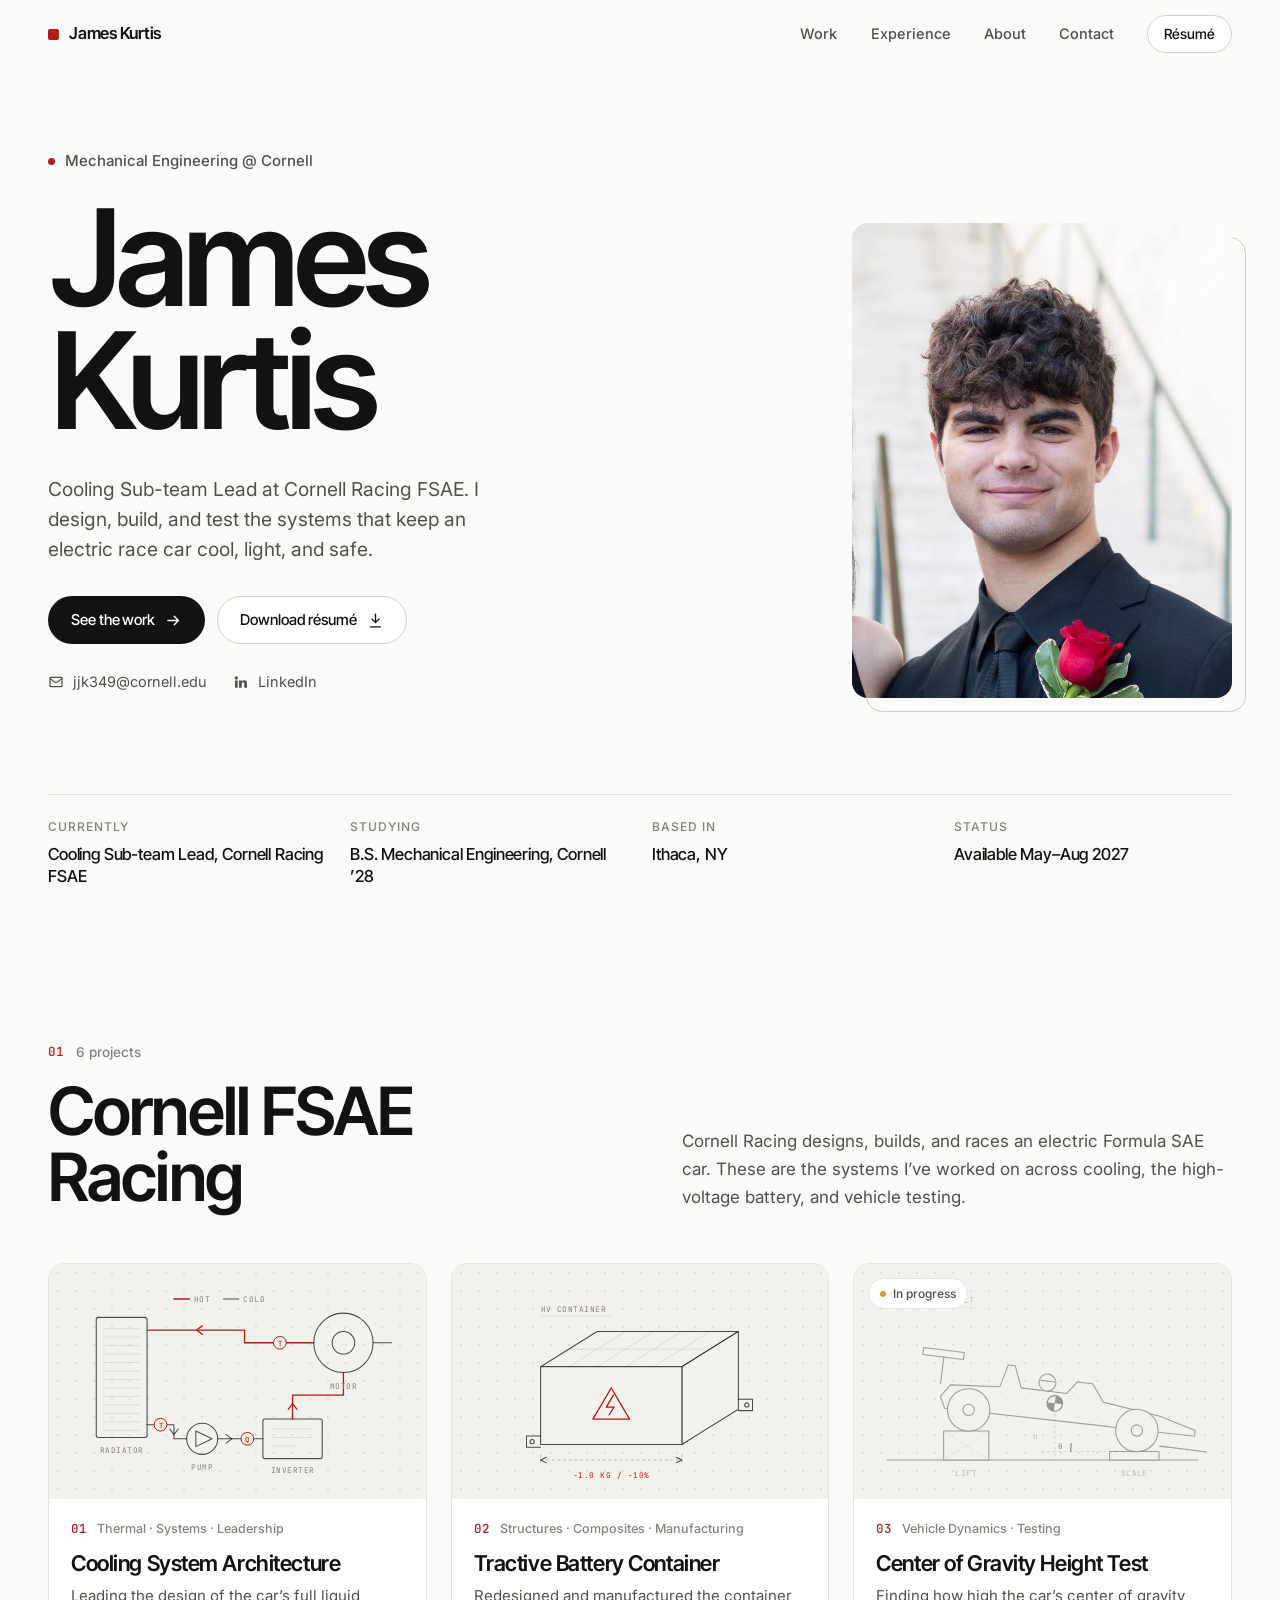
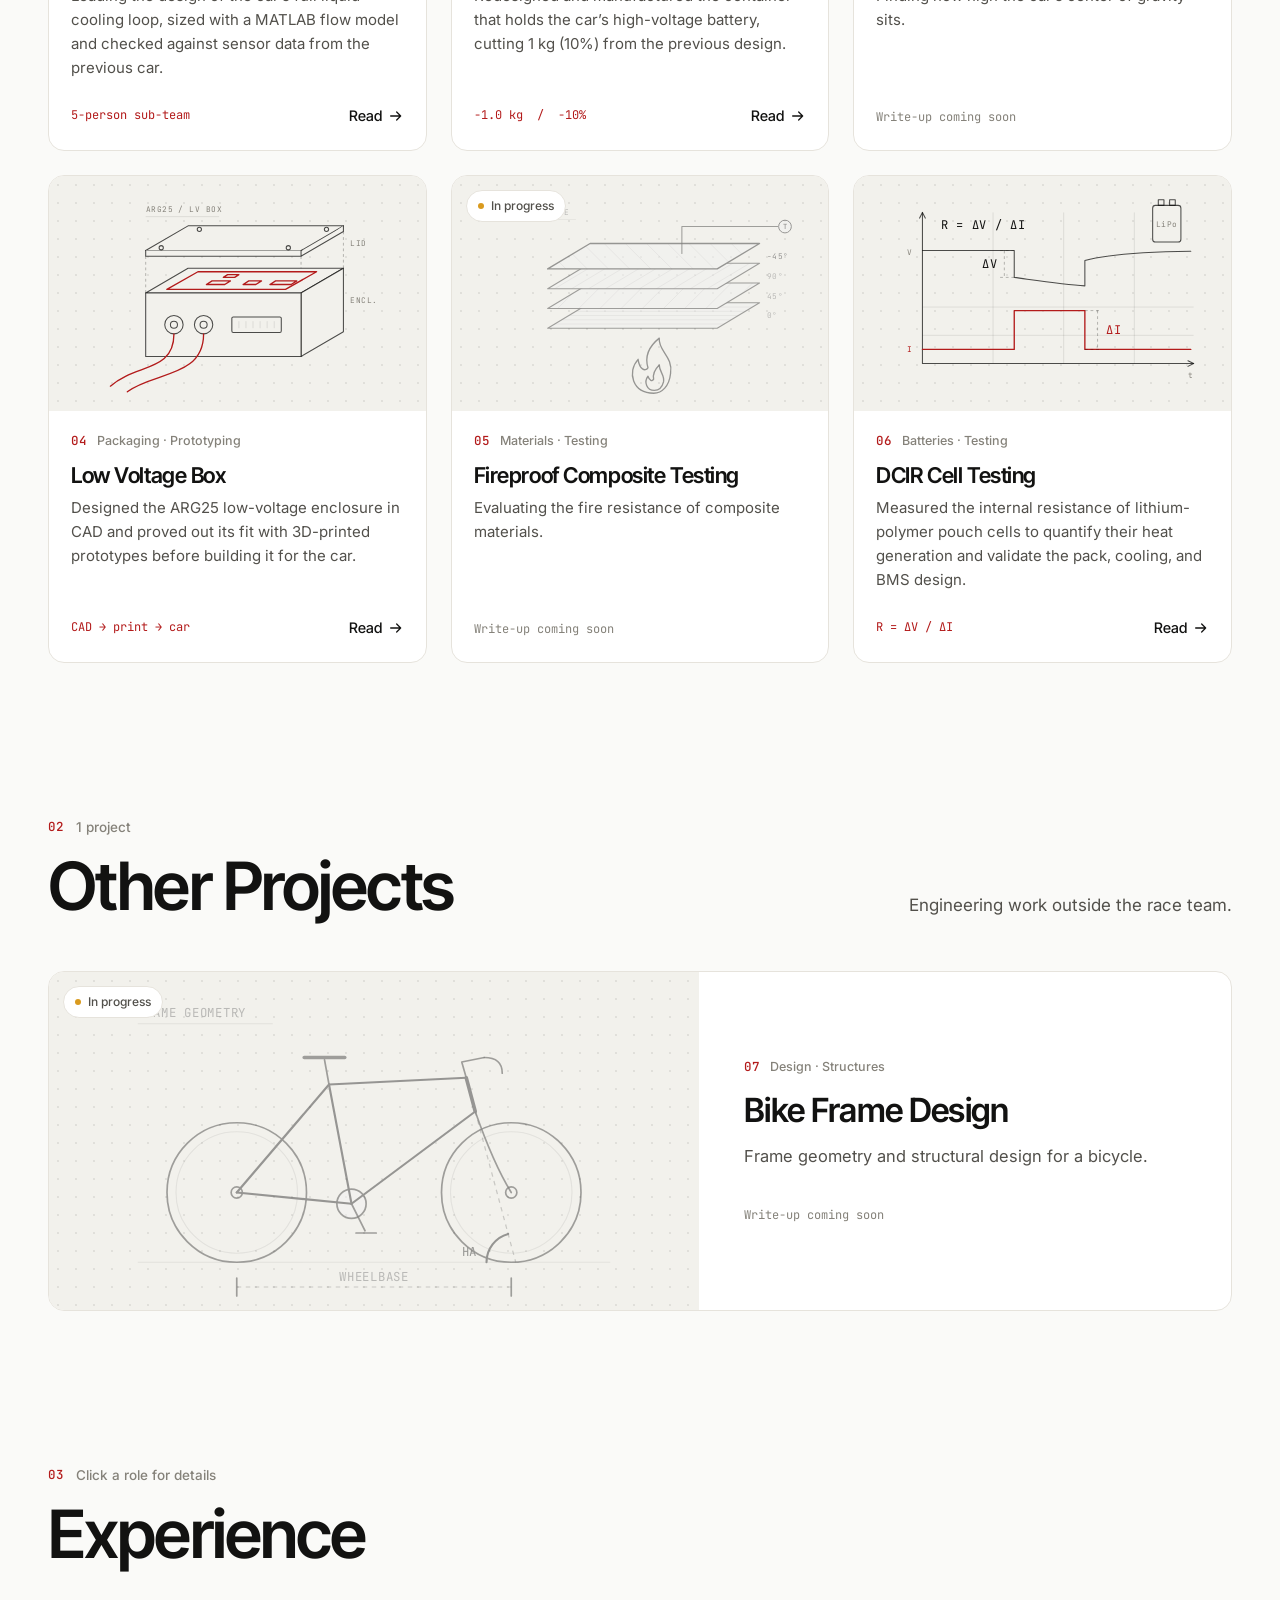
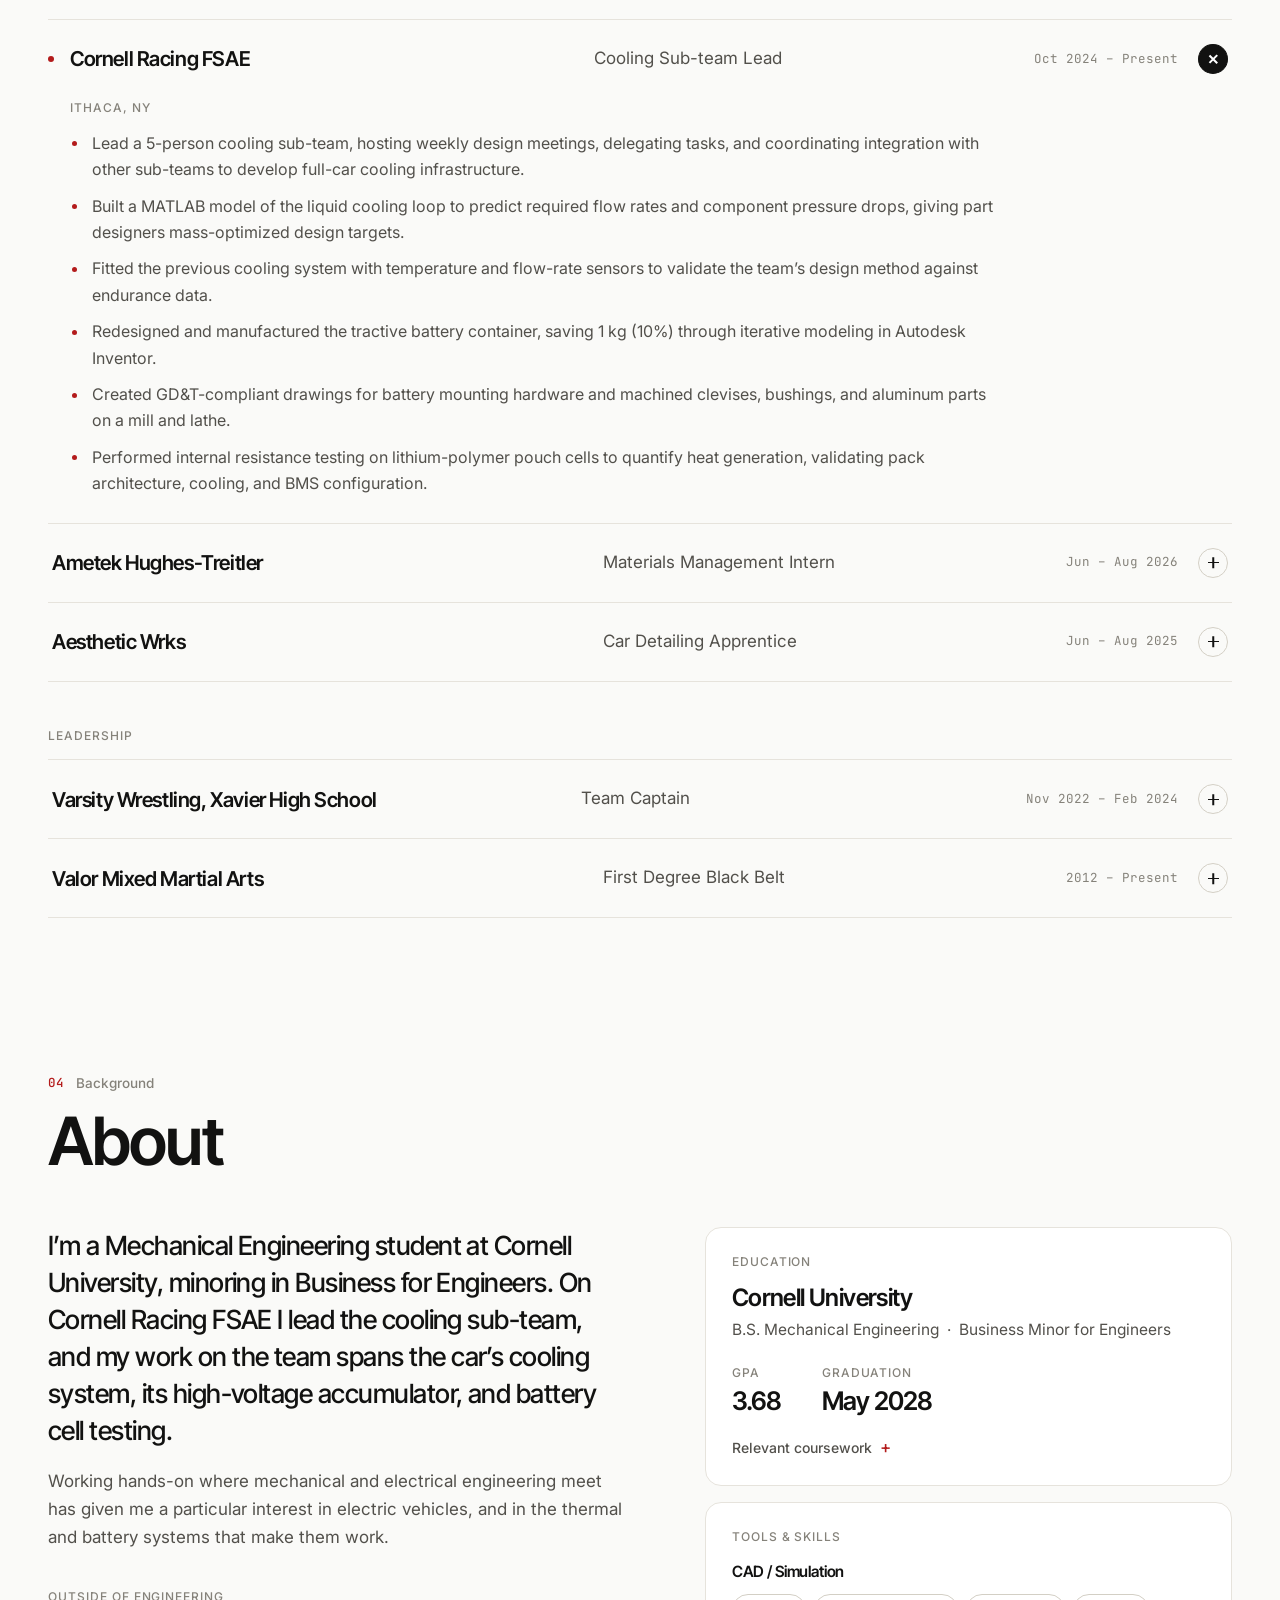
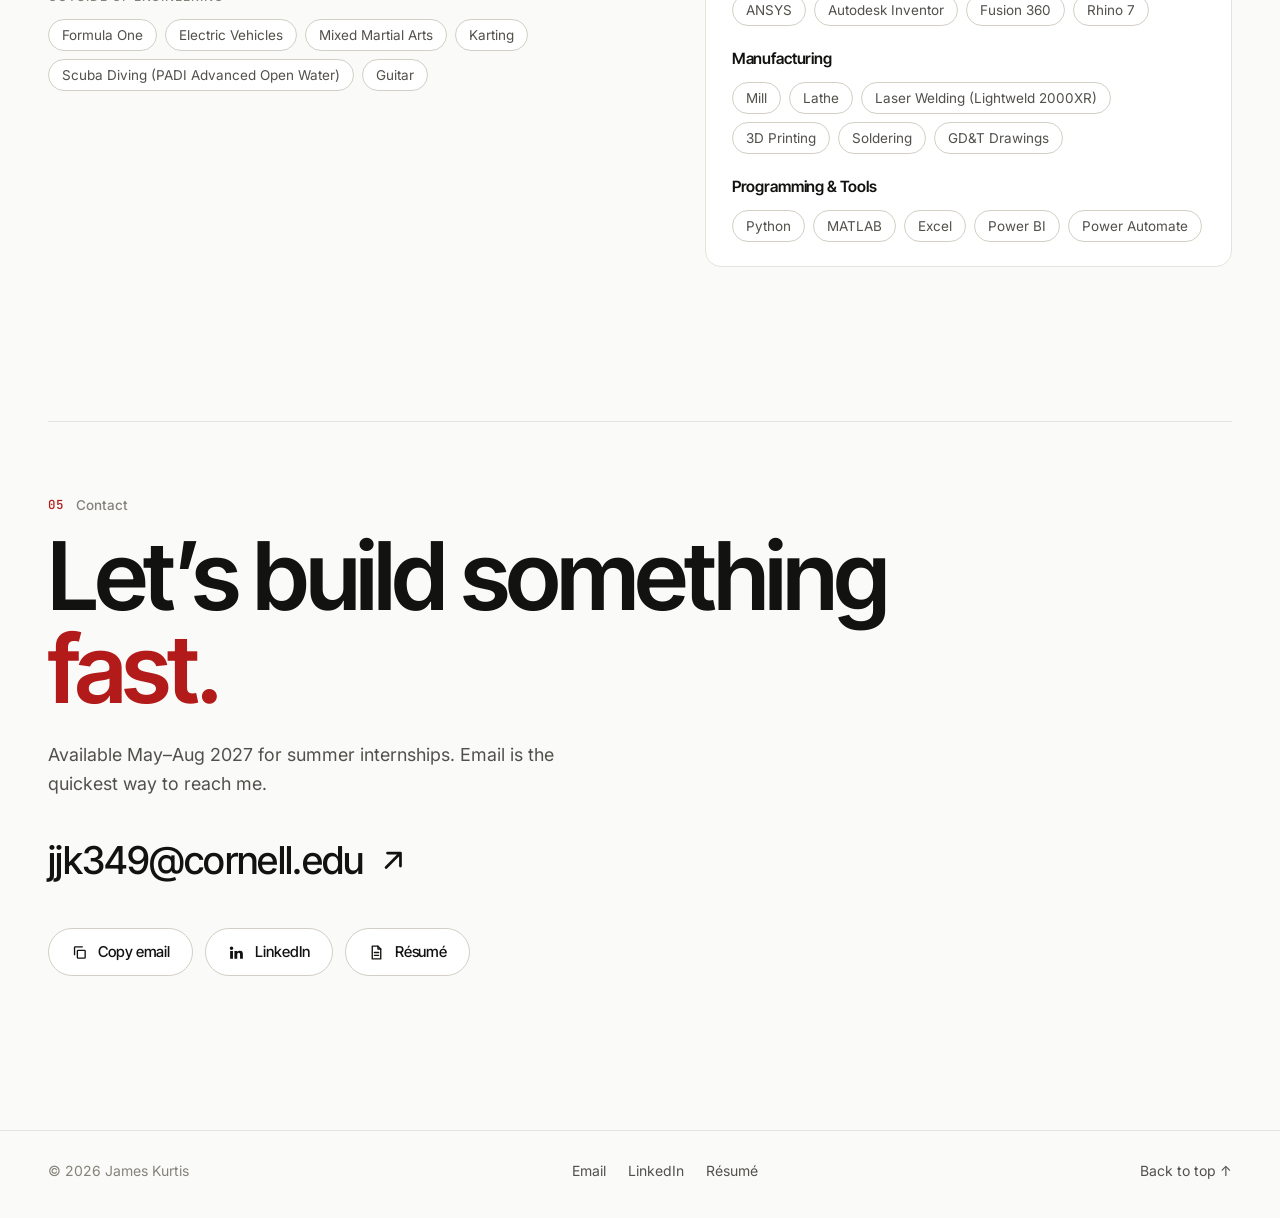
==== commit 70d90485: "Switch to a light, minimal theme Light page with black type and a single Cornell-red accent, no scro" ====
--- a/index.html
+++ b/index.html
@@ -6,7 +6,7 @@
 <title>James Kurtis &mdash; Mechanical Engineer</title>
 <meta name="description" content="James Kurtis is a Mechanical Engineering student at Cornell University and Cooling Sub-team Lead for Cornell Racing FSAE, designing cooling, battery, and high-voltage systems for an electric race car.">
 <meta name="author" content="James Kurtis">
-<meta name="theme-color" content="#0a0c0b">
+<meta name="theme-color" content="#fafaf8">
 <link rel="canonical" href="https://jjk349.github.io/">
 <meta property="og:type" content="website">
 <meta property="og:site_name" content="James Kurtis">
@@ -20,18 +20,18 @@
 <link rel="icon" href="assets/img/favicon.svg" type="image/svg+xml">
 <link rel="preconnect" href="https://fonts.googleapis.com">
 <link rel="preconnect" href="https://fonts.gstatic.com" crossorigin>
-<link rel="stylesheet" href="https://fonts.googleapis.com/css2?family=Oxanium:wght@400..800&family=IBM+Plex+Sans:ital,wght@0,400;0,500;0,600;1,400&family=JetBrains+Mono:wght@400;500;700&display=swap">
+<link rel="stylesheet" href="https://fonts.googleapis.com/css2?family=Inter+Tight:wght@400;500;600;700&family=Inter:wght@400;500&family=JetBrains+Mono:wght@400;500&display=swap">
 <link rel="stylesheet" href="assets/css/style.css">
 <script>document.documentElement.classList.add("js")</script>
 <script src="assets/js/main.js" defer></script>
 </head>
 <body class="home" id="top">
 <a class="skip" href="#main">Skip to content</a>
-<div class="shift" aria-hidden="true"><i></i><i></i><i></i><i></i><i></i><i></i><i></i><i></i><i></i><i></i><i></i><i></i><i></i><i></i><i></i></div>
+<div class="progress" aria-hidden="true"><span></span></div>
 <header class="nav" data-nav>
   <div class="wrap nav-inner">
     <a class="brand" href="./" aria-label="James Kurtis, home">
-      <span class="brand-mark">JK</span><span class="brand-name">James Kurtis<span class="brand-sub"> // telemetry</span></span>
+      <span class="brand-mark" aria-hidden="true"></span>James Kurtis
     </a>
     <button class="nav-toggle" type="button" aria-expanded="false" aria-controls="nav-menu">
       <span class="bars" aria-hidden="true"><span></span><span></span></span><span class="sr">Menu</span>
@@ -41,100 +41,52 @@
       <a href="#experience">Experience</a>
       <a href="#about">About</a>
       <a href="#contact">Contact</a>
-      <a class="btn btn-sm btn-primary" href="resume.html">R&eacute;sum&eacute;</a>
+      <a class="btn btn-sm btn-outline" href="resume.html">R&eacute;sum&eacute;</a>
     </nav>
   </div>
 </header>
 <main id="main">
 <section class="hero" aria-labelledby="hero-name">
   <div class="wrap">
-    <div class="dash">
-      <div class="dash-bar" aria-hidden="true">
-        <span class="db-live"><span class="led on"></span>Live</span>
-        <span class="db-item"><b>Car</b> Cornell Racing FSAE</span><span class="db-item"><b>Driver</b> J. Kurtis</span><span class="db-item"><b>Role</b> Cooling Sub-team Lead</span>
-        <span class="db-clock">Session <b data-clock>00:00</b></span>
+    <div class="hero-grid">
+      <div class="hero-copy">
+        <p class="eyebrow"><span class="dot" aria-hidden="true"></span>Mechanical Engineering @ Cornell</p>
+        <h1 id="hero-name" class="hero-name"><span class="line"><span>James</span></span><span class="line"><span>Kurtis</span></span></h1>
+        <p class="hero-lede">Cooling Sub-team Lead at Cornell Racing FSAE. I design, build, and test the systems that keep an electric race car cool, light, and safe.</p>
+        <div class="hero-cta">
+          <a class="btn btn-solid" href="#work">See the work <svg class="i" viewBox="0 0 24 24" aria-hidden="true"><path d="M4 12h15M13 6l6 6-6 6"/></svg></a>
+          <a class="btn btn-outline" href="assets/resume/James-Kurtis-Resume.pdf" download>Download r&eacute;sum&eacute; <svg class="i" viewBox="0 0 24 24" aria-hidden="true"><path d="M12 3v12M7 10l5 5 5-5M5 21h14"/></svg></a>
+        </div>
+        <ul class="socials" aria-label="Contact links">
+          <li><a href="mailto:jjk349@cornell.edu"><svg class="i" viewBox="0 0 24 24" aria-hidden="true"><rect x="3" y="5" width="18" height="14" rx="1"/><path d="m3 7 9 6 9-6"/></svg><span>jjk349@cornell.edu</span></a></li>
+          <li><a href="https://www.linkedin.com/in/James-Kurtis" target="_blank" rel="noopener"><svg class="i i-fill" viewBox="0 0 24 24" aria-hidden="true"><path d="M4.98 3.5a2.5 2.5 0 1 1 0 5 2.5 2.5 0 0 1 0-5ZM3 9.75h4v11H3v-11Zm6.5 0h3.8v1.5h.06c.53-1 1.83-1.8 3.44-1.8 3.68 0 4.2 2.2 4.2 5.06v6.24h-4v-5.5c0-1.32-.03-3-1.83-3-1.84 0-2.12 1.43-2.12 2.9v5.6h-4v-11Z"/></svg><span>LinkedIn</span></a></li>
+        </ul>
       </div>
-      <div class="dash-grid">
-        <div class="hero-copy">
-          <p class="eyebrow">Mechanical Engineering @ Cornell</p>
-          <h1 id="hero-name" class="hero-name"><span class="l1">James</span><span class="l2">Kurtis<span class="cursor" aria-hidden="true"></span></span></h1>
-          <p class="hero-lede">Cooling Sub-team Lead at Cornell Racing FSAE. I design, build, and test the systems that keep an electric race car cool, light, and safe.</p>
-          <div class="hero-cta">
-            <a class="btn btn-primary" href="#work">See the work <svg class="i" viewBox="0 0 24 24" aria-hidden="true"><path d="M4 12h15M13 6l6 6-6 6"/></svg></a>
-            <a class="btn btn-ghost" href="assets/resume/James-Kurtis-Resume.pdf" download>R&eacute;sum&eacute; <svg class="i" viewBox="0 0 24 24" aria-hidden="true"><path d="M12 3v12M7 10l5 5 5-5M5 21h14"/></svg></a>
-          </div>
-          <ul class="socials" aria-label="Contact links">
-            <li><a href="mailto:jjk349@cornell.edu"><svg class="i" viewBox="0 0 24 24" aria-hidden="true"><rect x="3" y="5" width="18" height="14" rx="1"/><path d="m3 7 9 6 9-6"/></svg><span>jjk349@cornell.edu</span></a></li>
-            <li><a href="https://www.linkedin.com/in/James-Kurtis" target="_blank" rel="noopener"><svg class="i i-fill" viewBox="0 0 24 24" aria-hidden="true"><path d="M4.98 3.5a2.5 2.5 0 1 1 0 5 2.5 2.5 0 0 1 0-5ZM3 9.75h4v11H3v-11Zm6.5 0h3.8v1.5h.06c.53-1 1.83-1.8 3.44-1.8 3.68 0 4.2 2.2 4.2 5.06v6.24h-4v-5.5c0-1.32-.03-3-1.83-3-1.84 0-2.12 1.43-2.12 2.9v5.6h-4v-11Z"/></svg><span>LinkedIn</span></a></li>
-          </ul>
-        </div>
-        <figure class="cam">
-          <div class="cam-frame">
-            <img src="assets/img/profile.jpg" alt="Portrait of James Kurtis" width="693" height="1145" fetchpriority="high">
-            <div class="cam-hud" aria-hidden="true"><span class="cam-rec"><i></i>Rec</span><span>Cam 01 / Onboard</span></div>
-            <span class="vf tl" aria-hidden="true"></span><span class="vf tr" aria-hidden="true"></span><span class="vf bl" aria-hidden="true"></span><span class="vf br" aria-hidden="true"></span>
-          </div>
-          <figcaption><span>Ithaca, NY</span><span>Class of 2028</span></figcaption>
-        </figure>
-      </div>
-      <div class="gauges">
-  <div class="g g-arc">
-    <p class="g-label">Battery container mass</p>
-    <div class="g-row"><svg class="g-svg" viewBox="0 0 120 70" aria-hidden="true" style="--turn:162.0deg">
-      <path class="g-track" d="M12 62 A48 48 0 0 1 108 62" pathLength="100"/>
-      <path class="g-cut" d="M12 62 A48 48 0 0 1 108 62" pathLength="100" stroke-dasharray="0 90.0 10.0 100"/>
-      <path class="g-lit" d="M12 62 A48 48 0 0 1 108 62" pathLength="100" stroke-dasharray="90.0 100"/>
-      <path class="g-ticks" d="M27.0 62.0L18.0 62.0 M25.8 50.9L20.1 49.0 M30.9 40.8L26.0 37.3 M38.8 32.9L35.3 28.0 M48.9 27.8L47.0 22.1 M60.0 29.0L60.0 20.0 M71.1 27.8L73.0 22.1 M81.2 32.9L84.7 28.0 M89.1 40.8L94.0 37.3 M94.2 50.9L99.9 49.0 M93.0 62.0L102.0 62.0"/>
-      <line class="g-needle" x1="60" y1="62" x2="98.0" y2="49.6"/>
-      <circle class="g-hub" cx="60" cy="62" r="4"/>
-    </svg><div><p class="g-value">&minus;1.0</p><p class="g-unit">kg vs. previous design</p><p class="g-note">90% of previous mass</p></div></div>
-  </div>
-  <div class="g g-digital">
-    <p class="g-label">Sub-team</p>
-    <p class="g-value">5</p>
-    <p class="g-unit">person cooling team, lead</p>
-  </div>
-  <div class="g g-digital">
-    <p class="g-label">Projects</p>
-    <p class="g-value">07</p>
-    <p class="g-unit">on this site</p>
-  </div>
-  <div class="g g-status">
-    <p class="g-label">Status</p>
-    <p class="g-value"><span class="led on" aria-hidden="true"></span>Available</p>
-    <p class="g-unit">May&ndash;Aug 2027</p>
-  </div>
-      </div>
-    </div>
-  </div>
-</section>
-<div class="trace reveal" aria-hidden="true">
-  <div class="wrap">
-    <div class="trace-head"><span><i class="k-speed"></i>Speed</span><span><i class="k-brake"></i>Brake</span><span class="trace-lap">Lap trace</span></div>
-    <svg class="trace-svg" viewBox="0 0 1200 124">
-      <path class="t-grid" d="M0 31H1200M0 62H1200M0 93H1200"/>
-      <line class="t-sector s1" x1="400" y1="6" x2="400" y2="122"/><text class="t-label" x="406" y="16">S1</text><line class="t-sector s2" x1="800" y1="6" x2="800" y2="122"/><text class="t-label" x="806" y="16">S2</text>
-      <polyline class="t-brake" points="0,118 6,118 12,118 18,118 24,118 30,118 36,118 42,118 48,118 54,118 60,118 66,118 72,118 78,118 84,118 90,118 96,118 102,118 108,118 114,118 120,118 126,118 132,118 138,118 144,118 150,118 156,104 162,104 168,104 174,104 180,104 186,104 192,104 198,104 204,104 210,104 216,104 222,104 228,118 234,118 240,118 246,118 252,118 258,118 264,118 270,118 276,118 282,118 288,118 294,118 300,118 306,118 312,118 318,118 324,118 330,118 336,118 342,118 348,118 354,118 360,118 366,118 372,118 378,118 384,118 390,118 396,118 402,118 408,118 414,118 420,118 426,118 432,118 438,118 444,118 450,118 456,118 462,118 468,104 474,104 480,104 486,104 492,104 498,104 504,104 510,104 516,104 522,104 528,104 534,104 540,118 546,118 552,118 558,118 564,118 570,118 576,118 582,118 588,118 594,118 600,118 606,118 612,118 618,118 624,104 630,104 636,118 642,118 648,118 654,118 660,118 666,118 672,118 678,118 684,118 690,118 696,118 702,118 708,118 714,118 720,118 726,118 732,118 738,118 744,118 750,118 756,118 762,118 768,118 774,118 780,118 786,118 792,118 798,118 804,118 810,118 816,118 822,118 828,118 834,118 840,118 846,118 852,118 858,118 864,118 870,118 876,118 882,118 888,118 894,104 900,104 906,104 912,104 918,104 924,104 930,104 936,104 942,104 948,104 954,104 960,104 966,104 972,118 978,118 984,118 990,118 996,118 1002,118 1008,118 1014,118 1020,118 1026,118 1032,118 1038,118 1044,118 1050,118 1056,118 1062,118 1068,118 1074,118 1080,118 1086,118 1092,118 1098,118 1104,118 1110,118 1116,118 1122,118 1128,118 1134,118 1140,118 1146,118 1152,118 1158,118 1164,118 1170,118 1176,118 1182,118 1188,118 1194,118 1200,118" pathLength="1"/>
-      <polyline class="t-speed" points="0,30.7 6,28.6 12,27.2 18,26.2 24,25.9 30,26.0 36,26.6 42,27.5 48,28.6 54,29.8 60,31.1 66,32.2 72,33.2 78,34.0 84,34.6 90,34.9 96,35.0 102,34.9 108,34.7 114,34.5 120,34.4 126,34.4 132,34.7 138,35.4 144,36.4 150,37.9 156,39.9 162,42.4 168,45.2 174,48.4 180,51.9 186,55.5 192,59.1 198,62.5 204,65.7 210,68.6 216,70.9 222,72.7 228,73.9 234,74.4 240,74.3 246,73.6 252,72.3 258,70.6 264,68.5 270,66.2 276,63.8 282,61.3 288,59.0 294,56.8 300,55.0 306,53.4 312,52.1 318,51.2 324,50.5 330,50.0 336,49.6 342,49.3 348,48.9 354,48.4 360,47.6 366,46.6 372,45.2 378,43.5 384,41.4 390,39.1 396,36.5 402,33.7 408,31.0 414,28.2 420,25.7 426,23.5 432,21.8 438,20.5 444,19.9 450,19.9 456,20.5 462,21.8 468,23.7 474,26.1 480,29.0 486,32.2 492,35.5 498,38.9 504,42.2 510,45.4 516,48.2 522,50.7 528,52.8 534,54.5 540,55.7 546,56.5 552,57.1 558,57.3 564,57.4 570,57.5 576,57.5 582,57.7 588,58.0 594,58.6 600,59.5 606,60.6 612,61.9 618,63.4 624,65.1 630,66.7 636,68.2 642,69.5 648,70.5 654,71.1 660,71.2 666,70.7 672,69.7 678,68.0 684,65.7 690,62.9 696,59.7 702,56.1 708,52.4 714,48.5 720,44.7 726,41.1 732,37.8 738,34.8 744,32.4 750,30.5 756,29.1 762,28.3 768,28.0 774,28.1 780,28.6 786,29.3 792,30.2 798,31.1 804,32.0 810,32.8 816,33.3 822,33.7 828,33.8 834,33.7 840,33.4 846,32.9 852,32.5 858,32.0 864,31.8 870,31.8 876,32.1 882,32.8 888,34.0 894,35.7 900,38.0 906,40.6 912,43.7 918,47.1 924,50.8 930,54.5 936,58.2 942,61.7 948,65.0 954,67.8 960,70.1 966,71.8 972,73.0 978,73.4 984,73.3 990,72.6 996,71.4 1002,69.8 1008,67.9 1014,65.8 1020,63.7 1026,61.6 1032,59.6 1038,57.9 1044,56.4 1050,55.2 1056,54.3 1062,53.6 1068,53.2 1074,52.9 1080,52.6 1086,52.3 1092,51.9 1098,51.2 1104,50.3 1110,49.0 1116,47.3 1122,45.2 1128,42.8 1134,40.1 1140,37.2 1146,34.2 1152,31.1 1158,28.2 1164,25.6 1170,23.3 1176,21.5 1182,20.2 1188,19.6 1194,19.6 1200,20.3" pathLength="1"/>
-      <line class="t-cursor" x1="0" y1="0" x2="0" y2="124"/>
-    </svg>
-  </div>
-</div>
+      <figure class="hero-photo">
+        <div class="photo-frame"><img src="assets/img/profile.jpg" alt="Portrait of James Kurtis" width="693" height="1145" fetchpriority="high"></div>
+      </figure>
+    </div>
+    <dl class="facts">
+      <div><dt>Currently</dt><dd>Cooling Sub-team Lead, Cornell Racing FSAE</dd></div>
+      <div><dt>Studying</dt><dd>B.S. Mechanical Engineering, Cornell &rsquo;28</dd></div>
+      <div><dt>Based in</dt><dd>Ithaca, NY</dd></div>
+      <div><dt>Status</dt><dd>Available May&ndash;Aug 2027</dd></div>
+    </dl>
+  </div>
+</section>
 <div id="work">
 <section class="section" id="fsae" aria-labelledby="fsae-h">
   <div class="wrap">
   <header class="sec-head reveal">
-    <span class="sec-num" aria-hidden="true"><small>CH</small>01</span>
     <div class="sec-titles">
-      <p class="kicker">Category 01 &nbsp;/&nbsp; 6 projects</p>
+      <p class="kicker"><span class="sec-num">01</span>6 projects</p>
       <h2 id="fsae-h" class="sec-title">Cornell FSAE Racing</h2>
     </div>
     <p class="sec-intro">Cornell Racing designs, builds, and races an electric Formula SAE car. These are the systems I&rsquo;ve worked on across cooling, the high-voltage battery, and vehicle testing.</p>
   </header>
   <div class="grid">
 <a class="card reveal" style="--i:0" href="projects/cooling-system-architecture.html">
-  <div class="card-bar"><span class="led on" aria-hidden="true"></span><span class="card-ch">CH 01</span><span class="card-tags">Thermal / Systems / Leadership</span></div>
-  <div class="card-art"><svg class="art-svg" aria-hidden="true" focusable="false" viewBox="0 0 480 300" xmlns="http://www.w3.org/2000/svg">
+  <div class="card-art"><svg class="art-svg" data-draw aria-hidden="true" focusable="false" viewBox="0 0 480 300" xmlns="http://www.w3.org/2000/svg">
   <g class="ln">
     <rect x="40" y="60" width="72" height="170" rx="3"/>
     <circle cx="190" cy="232" r="22"/>
@@ -178,14 +130,14 @@
   <text class="lbl" x="248" y="38">COLD</text>
 </svg></div>
   <div class="card-body">
+    <p class="card-meta"><span class="card-num">01</span><span>Thermal &middot; Systems &middot; Leadership</span></p>
     <h3 class="card-title">Cooling System Architecture</h3>
     <p class="card-sum">Leading the design of the car&rsquo;s full liquid cooling loop, sized with a MATLAB flow model and checked against sensor data from the previous car.</p>
-    <div class="card-foot"><span class="readout">5-person sub-team</span><span class="card-go">Open <svg class="i" viewBox="0 0 24 24" aria-hidden="true"><path d="M4 12h15M13 6l6 6-6 6"/></svg></span></div>
+    <div class="card-foot"><span class="readout">5-person sub-team</span><span class="card-go">Read <svg class="i" viewBox="0 0 24 24" aria-hidden="true"><path d="M4 12h15M13 6l6 6-6 6"/></svg></span></div>
   </div>
 </a>
 <a class="card reveal" style="--i:1" href="projects/tractive-battery-container.html">
-  <div class="card-bar"><span class="led on" aria-hidden="true"></span><span class="card-ch">CH 02</span><span class="card-tags">Structures / Composites / Manufacturing</span></div>
-  <div class="card-art"><svg class="art-svg" aria-hidden="true" focusable="false" viewBox="0 0 480 300" xmlns="http://www.w3.org/2000/svg">
+  <div class="card-art"><svg class="art-svg" data-draw aria-hidden="true" focusable="false" viewBox="0 0 480 300" xmlns="http://www.w3.org/2000/svg">
   <g class="ln">
     <path class="solid" d="M100 130 L180 80 H380 L300 130 Z"/>
     <path class="solid" d="M300 130 L380 80 V190 L300 240 Z"/>
@@ -207,14 +159,14 @@
   <path class="faint" d="M100 58 H200"/>
 </svg></div>
   <div class="card-body">
+    <p class="card-meta"><span class="card-num">02</span><span>Structures &middot; Composites &middot; Manufacturing</span></p>
     <h3 class="card-title">Tractive Battery Container</h3>
     <p class="card-sum">Redesigned and manufactured the container that holds the car&rsquo;s high-voltage battery, cutting 1&nbsp;kg (10%) from the previous design.</p>
-    <div class="card-foot"><span class="readout">&minus;1.0 kg &nbsp;/&nbsp; &minus;10%</span><span class="card-go">Open <svg class="i" viewBox="0 0 24 24" aria-hidden="true"><path d="M4 12h15M13 6l6 6-6 6"/></svg></span></div>
+    <div class="card-foot"><span class="readout">&minus;1.0 kg &nbsp;/&nbsp; &minus;10%</span><span class="card-go">Read <svg class="i" viewBox="0 0 24 24" aria-hidden="true"><path d="M4 12h15M13 6l6 6-6 6"/></svg></span></div>
   </div>
 </a>
 <article class="card is-stub reveal" style="--i:2">
-  <div class="card-bar"><span class="led pit" aria-hidden="true"></span><span class="card-ch">CH 03</span><span class="card-tags">Vehicle Dynamics / Testing</span></div>
-  <div class="card-art"><svg class="art-svg" aria-hidden="true" focusable="false" viewBox="0 0 480 300" xmlns="http://www.w3.org/2000/svg">
+  <div class="card-art"><svg class="art-svg" data-draw aria-hidden="true" focusable="false" viewBox="0 0 480 300" xmlns="http://www.w3.org/2000/svg">
   <path class="ln" d="M20 262 H460"/>
   <rect class="ln solid" x="335" y="250" width="70" height="12"/>
   <rect class="ln solid" x="100" y="221" width="64" height="41"/>
@@ -243,16 +195,16 @@
   <text class="lbl" x="132" y="284" text-anchor="middle">LIFT</text>
   <text class="lbl" x="20" y="40">CG HEIGHT / TILT</text>
   <path class="faint" d="M20 46 H150"/>
-</svg><span class="pitboard">In the garage</span></div>
-  <div class="card-body">
+</svg><span class="soon"><span class="dot" aria-hidden="true"></span>In progress</span></div>
+  <div class="card-body">
+    <p class="card-meta"><span class="card-num">03</span><span>Vehicle Dynamics &middot; Testing</span></p>
     <h3 class="card-title">Center of Gravity Height Test</h3>
     <p class="card-sum">Finding how high the car&rsquo;s center of gravity sits.</p>
     <div class="card-foot"><span class="readout muted">Write-up coming soon</span></div>
   </div>
 </article>
 <a class="card reveal" style="--i:0" href="projects/low-voltage-box.html">
-  <div class="card-bar"><span class="led on" aria-hidden="true"></span><span class="card-ch">CH 04</span><span class="card-tags">Packaging / Prototyping</span></div>
-  <div class="card-art"><svg class="art-svg" aria-hidden="true" focusable="false" viewBox="0 0 480 300" xmlns="http://www.w3.org/2000/svg">
+  <div class="card-art"><svg class="art-svg" data-draw aria-hidden="true" focusable="false" viewBox="0 0 480 300" xmlns="http://www.w3.org/2000/svg">
   <path class="dim" d="M110 150 V98 M330 150 V98 M390 115 V63"/>
   <g class="ln">
     <path class="solid" d="M110 90 L170 55 H390 L330 90 Z"/>
@@ -282,14 +234,14 @@
   <text class="lbl" x="400" y="84">LID</text>
 </svg></div>
   <div class="card-body">
+    <p class="card-meta"><span class="card-num">04</span><span>Packaging &middot; Prototyping</span></p>
     <h3 class="card-title">Low Voltage Box</h3>
     <p class="card-sum">Designed the ARG25 low-voltage enclosure in CAD and proved out its fit with 3D-printed prototypes before building it for the car.</p>
-    <div class="card-foot"><span class="readout">CAD &rarr; print &rarr; car</span><span class="card-go">Open <svg class="i" viewBox="0 0 24 24" aria-hidden="true"><path d="M4 12h15M13 6l6 6-6 6"/></svg></span></div>
+    <div class="card-foot"><span class="readout">CAD &rarr; print &rarr; car</span><span class="card-go">Read <svg class="i" viewBox="0 0 24 24" aria-hidden="true"><path d="M4 12h15M13 6l6 6-6 6"/></svg></span></div>
   </div>
 </a>
 <article class="card is-stub reveal" style="--i:1">
-  <div class="card-bar"><span class="led pit" aria-hidden="true"></span><span class="card-ch">CH 05</span><span class="card-tags">Materials / Testing</span></div>
-  <div class="card-art"><svg class="art-svg" aria-hidden="true" focusable="false" viewBox="0 0 480 300" xmlns="http://www.w3.org/2000/svg">
+  <div class="card-art"><svg class="art-svg" data-draw aria-hidden="true" focusable="false" viewBox="0 0 480 300" xmlns="http://www.w3.org/2000/svg">
   <defs>
     <clipPath id="composite-card5-ply0"><path d="M110 200 H350 L410 164 H170 Z"/></clipPath>
     <clipPath id="composite-card5-ply1"><path d="M110 172 H350 L410 136 H170 Z"/></clipPath>
@@ -317,16 +269,16 @@
   <text class="lbl badge-t" x="446" y="60" text-anchor="middle">T</text>
   <text class="lbl" x="40" y="40">LAYUP / FLAME</text>
   <path class="faint" d="M40 46 H150"/>
-</svg><span class="pitboard">In the garage</span></div>
-  <div class="card-body">
+</svg><span class="soon"><span class="dot" aria-hidden="true"></span>In progress</span></div>
+  <div class="card-body">
+    <p class="card-meta"><span class="card-num">05</span><span>Materials &middot; Testing</span></p>
     <h3 class="card-title">Fireproof Composite Testing</h3>
     <p class="card-sum">Evaluating the fire resistance of composite materials.</p>
     <div class="card-foot"><span class="readout muted">Write-up coming soon</span></div>
   </div>
 </article>
 <a class="card reveal" style="--i:2" href="projects/dcir-cell-testing.html">
-  <div class="card-bar"><span class="led on" aria-hidden="true"></span><span class="card-ch">CH 06</span><span class="card-tags">Batteries / Testing</span></div>
-  <div class="card-art"><svg class="art-svg" aria-hidden="true" focusable="false" viewBox="0 0 480 300" xmlns="http://www.w3.org/2000/svg">
+  <div class="card-art"><svg class="art-svg" data-draw aria-hidden="true" focusable="false" viewBox="0 0 480 300" xmlns="http://www.w3.org/2000/svg">
   <path class="faint" d="M70 170 H454 M70 210 H454 M170 36 V250 M270 36 V250 M370 36 V250"/>
   <g class="ln">
     <path d="M70 36 V250 H454"/>
@@ -349,9 +301,10 @@
   <text class="lbl" x="416" y="56" text-anchor="middle">LiPo</text>
 </svg></div>
   <div class="card-body">
+    <p class="card-meta"><span class="card-num">06</span><span>Batteries &middot; Testing</span></p>
     <h3 class="card-title">DCIR Cell Testing</h3>
     <p class="card-sum">Measured the internal resistance of lithium-polymer pouch cells to quantify their heat generation and validate the pack, cooling, and BMS design.</p>
-    <div class="card-foot"><span class="readout">R = &Delta;V / &Delta;I</span><span class="card-go">Open <svg class="i" viewBox="0 0 24 24" aria-hidden="true"><path d="M4 12h15M13 6l6 6-6 6"/></svg></span></div>
+    <div class="card-foot"><span class="readout">R = &Delta;V / &Delta;I</span><span class="card-go">Read <svg class="i" viewBox="0 0 24 24" aria-hidden="true"><path d="M4 12h15M13 6l6 6-6 6"/></svg></span></div>
   </div>
 </a>
   </div>
@@ -360,17 +313,15 @@
 <section class="section" id="other" aria-labelledby="other-h">
   <div class="wrap">
   <header class="sec-head reveal">
-    <span class="sec-num" aria-hidden="true"><small>CH</small>02</span>
     <div class="sec-titles">
-      <p class="kicker">Category 02 &nbsp;/&nbsp; 1 project</p>
+      <p class="kicker"><span class="sec-num">02</span>1 project</p>
       <h2 id="other-h" class="sec-title">Other Projects</h2>
     </div>
     <p class="sec-intro">Engineering work outside the race team.</p>
   </header>
   <div class="grid grid-solo">
 <article class="card is-stub reveal" style="--i:0">
-  <div class="card-bar"><span class="led pit" aria-hidden="true"></span><span class="card-ch">CH 07</span><span class="card-tags">Design / Structures</span></div>
-  <div class="card-art"><svg class="art-svg" aria-hidden="true" focusable="false" viewBox="0 0 480 300" xmlns="http://www.w3.org/2000/svg">
+  <div class="card-art"><svg class="art-svg" data-draw aria-hidden="true" focusable="false" viewBox="0 0 480 300" xmlns="http://www.w3.org/2000/svg">
   <path class="faint" d="M30 258 H450"/>
   <circle class="faint" cx="118" cy="196" r="54"/>
   <circle class="faint" cx="362" cy="196" r="54"/>
@@ -403,8 +354,9 @@
   <text class="lbl" x="240" y="275" text-anchor="middle">WHEELBASE</text>
   <text class="lbl" x="30" y="40">FRAME GEOMETRY</text>
   <path class="faint" d="M30 46 H150"/>
-</svg><span class="pitboard">In the garage</span></div>
-  <div class="card-body">
+</svg><span class="soon"><span class="dot" aria-hidden="true"></span>In progress</span></div>
+  <div class="card-body">
+    <p class="card-meta"><span class="card-num">07</span><span>Design &middot; Structures</span></p>
     <h3 class="card-title">Bike Frame Design</h3>
     <p class="card-sum">Frame geometry and structural design for a bicycle.</p>
     <div class="card-foot"><span class="readout muted">Write-up coming soon</span></div>
@@ -417,83 +369,75 @@
 <section class="section" id="experience" aria-labelledby="exp-h">
   <div class="wrap">
   <header class="sec-head reveal">
-    <span class="sec-num" aria-hidden="true"><small>CH</small>03</span>
     <div class="sec-titles">
-      <p class="kicker">Timing screen &nbsp;/&nbsp; Tap a row for details</p>
+      <p class="kicker"><span class="sec-num">03</span>Click a role for details</p>
       <h2 id="exp-h" class="sec-title">Experience</h2>
     </div>
   </header>
-  <div class="tower reveal">
-    <div class="tower-head" aria-hidden="true"><span>Pos</span><span>Team</span><span>Role</span><span>Interval</span><span></span></div>
-    <details class="tower-row" open>
+  <div class="exp reveal">
+    <div class="exp-group"><details class="acc" open>
   <summary>
-    <span class="pos">P1</span>
     <span class="org">Cornell Racing FSAE</span>
     <span class="role">Cooling Sub-team Lead</span>
     <span class="dates">Oct 2024 &ndash; Present</span>
     <span class="toggle" aria-hidden="true"></span>
   </summary>
-  <div class="tower-detail"><p class="tower-place">Ithaca, NY</p><ul><li>Lead a 5-person cooling sub-team, hosting weekly design meetings, delegating tasks, and coordinating integration with other sub-teams to develop full-car cooling infrastructure.</li><li>Built a MATLAB model of the liquid cooling loop to predict required flow rates and component pressure drops, giving part designers mass-optimized design targets.</li><li>Fitted the previous cooling system with temperature and flow-rate sensors to validate the team&rsquo;s design method against endurance data.</li><li>Redesigned and manufactured the tractive battery container, saving 1&nbsp;kg (10%) through iterative modeling in Autodesk Inventor.</li><li>Created GD&amp;T-compliant drawings for battery mounting hardware and machined clevises, bushings, and aluminum parts on a mill and lathe.</li><li>Performed internal resistance testing on lithium-polymer pouch cells to quantify heat generation, validating pack architecture, cooling, and BMS configuration.</li></ul></div>
-</details><details class="tower-row">
+  <div class="acc-body"><p class="acc-place">Ithaca, NY</p><ul><li>Lead a 5-person cooling sub-team, hosting weekly design meetings, delegating tasks, and coordinating integration with other sub-teams to develop full-car cooling infrastructure.</li><li>Built a MATLAB model of the liquid cooling loop to predict required flow rates and component pressure drops, giving part designers mass-optimized design targets.</li><li>Fitted the previous cooling system with temperature and flow-rate sensors to validate the team&rsquo;s design method against endurance data.</li><li>Redesigned and manufactured the tractive battery container, saving 1&nbsp;kg (10%) through iterative modeling in Autodesk Inventor.</li><li>Created GD&amp;T-compliant drawings for battery mounting hardware and machined clevises, bushings, and aluminum parts on a mill and lathe.</li><li>Performed internal resistance testing on lithium-polymer pouch cells to quantify heat generation, validating pack architecture, cooling, and BMS configuration.</li></ul></div>
+</details><details class="acc">
   <summary>
-    <span class="pos">P2</span>
     <span class="org">Ametek Hughes-Treitler</span>
     <span class="role">Materials Management Intern</span>
     <span class="dates">Jun &ndash; Aug 2026</span>
     <span class="toggle" aria-hidden="true"></span>
   </summary>
-  <div class="tower-detail"><p class="tower-place">Garden City, NY</p><ul><li>Manufactured Inconel foil (laser cutting, stamping, cleaning) and assembled stacked-foil cores for 5 iterations of experimental micro-foil heat exchangers for performance and pressure testing.</li><li>Reverse-engineered performance specifications (flow rate, pressure drop, heat rejection) from 20+ competitor direct-to-chip GPU cold plates, informing cold plate redesigns and next-gen targets.</li><li>Built 6 Power BI and Excel tools consolidating sales, demand, and inventory data, aligning planning, purchasing, and manufacturing while saving planners about 3 hours per week.</li></ul></div>
-</details><details class="tower-row">
+  <div class="acc-body"><p class="acc-place">Garden City, NY</p><ul><li>Manufactured Inconel foil (laser cutting, stamping, cleaning) and assembled stacked-foil cores for 5 iterations of experimental micro-foil heat exchangers for performance and pressure testing.</li><li>Reverse-engineered performance specifications (flow rate, pressure drop, heat rejection) from 20+ competitor direct-to-chip GPU cold plates, informing cold plate redesigns and next-gen targets.</li><li>Built 6 Power BI and Excel tools consolidating sales, demand, and inventory data, aligning planning, purchasing, and manufacturing while saving planners about 3 hours per week.</li></ul></div>
+</details><details class="acc">
   <summary>
-    <span class="pos">P3</span>
     <span class="org">Aesthetic Wrks</span>
     <span class="role">Car Detailing Apprentice</span>
     <span class="dates">Jun &ndash; Aug 2025</span>
     <span class="toggle" aria-hidden="true"></span>
   </summary>
-  <div class="tower-detail"><p class="tower-place">Hempstead, NY</p><ul><li>Shadowed technicians during automotive maintenance including oil changes, spark plug replacement, and basic diagnostics.</li><li>Installed vinyl wraps and paint protection film and performed minor bodywork on high-performance and luxury vehicles.</li></ul></div>
-</details>
-    <div class="tower-divider">Leadership</div>
-    <details class="tower-row">
+  <div class="acc-body"><p class="acc-place">Hempstead, NY</p><ul><li>Shadowed technicians during automotive maintenance including oil changes, spark plug replacement, and basic diagnostics.</li><li>Installed vinyl wraps and paint protection film and performed minor bodywork on high-performance and luxury vehicles.</li></ul></div>
+</details></div>
+    <p class="exp-label">Leadership</p>
+    <div class="exp-group"><details class="acc">
   <summary>
-    <span class="pos">P4</span>
     <span class="org">Varsity Wrestling, Xavier High School</span>
     <span class="role">Team Captain</span>
     <span class="dates">Nov 2022 &ndash; Feb 2024</span>
     <span class="toggle" aria-hidden="true"></span>
   </summary>
-  <div class="tower-detail"><ul><li>Elected by teammates to lead and instruct a 60-person team.</li><li>Qualified for the CHSAA State Championship.</li></ul></div>
-</details><details class="tower-row">
+  <div class="acc-body"><ul><li>Elected by teammates to lead and instruct a 60-person team.</li><li>Qualified for the CHSAA State Championship.</li></ul></div>
+</details><details class="acc">
   <summary>
-    <span class="pos">P5</span>
     <span class="org">Valor Mixed Martial Arts</span>
     <span class="role">First Degree Black Belt</span>
     <span class="dates">2012 &ndash; Present</span>
     <span class="toggle" aria-hidden="true"></span>
   </summary>
-  <div class="tower-detail"><ul><li>Earned a 1st degree black belt in Kaju Bujutsu Kwai over 13 years of training.</li><li>Mentored junior students and served on the leadership team.</li></ul></div>
-</details>
+  <div class="acc-body"><ul><li>Earned a 1st degree black belt in Kaju Bujutsu Kwai over 13 years of training.</li><li>Mentored junior students and served on the leadership team.</li></ul></div>
+</details></div>
   </div>
   </div>
 </section>
 <section class="section" id="about" aria-labelledby="about-h">
   <div class="wrap">
   <header class="sec-head reveal">
-    <span class="sec-num" aria-hidden="true"><small>CH</small>04</span>
     <div class="sec-titles">
-      <p class="kicker">Driver profile</p>
+      <p class="kicker"><span class="sec-num">04</span>Background</p>
       <h2 id="about-h" class="sec-title">About</h2>
     </div>
   </header>
   <div class="about-grid">
     <div class="about-copy reveal">
       <p class="about-lead">I&rsquo;m a Mechanical Engineering student at Cornell University, minoring in Business for Engineers. On Cornell Racing FSAE I lead the cooling sub-team, and my work on the team spans the car&rsquo;s cooling system, its high-voltage accumulator, and battery cell testing.</p><p class="">Working hands-on where mechanical and electrical engineering meet has given me a particular interest in electric vehicles, and in the thermal and battery systems that make them work.</p>
-      <h3 class="mini">Off track</h3>
-      <ul class="chips chips-soft"><li>Formula One</li><li>Electric Vehicles</li><li>Mixed Martial Arts</li><li>Karting</li><li>Scuba Diving (PADI Advanced Open Water)</li><li>Guitar</li></ul>
+      <h3 class="mini">Outside of engineering</h3>
+      <ul class="chips"><li>Formula One</li><li>Electric Vehicles</li><li>Mixed Martial Arts</li><li>Karting</li><li>Scuba Diving (PADI Advanced Open Water)</li><li>Guitar</li></ul>
     </div>
     <div class="about-side">
       <article class="panel reveal">
-        <p class="kicker">Education</p>
+        <p class="mini">Education</p>
         <h3 class="panel-title">Cornell University</h3>
         <p class="panel-sub">B.S. Mechanical Engineering &nbsp;&middot;&nbsp; Business Minor for Engineers</p>
         <dl class="mini-stats">
@@ -506,41 +450,30 @@
         </details>
       </article>
       <article class="panel reveal">
-        <p class="kicker">Toolbox</p>
+        <p class="mini">Tools &amp; skills</p>
         <div class="skill-group"><h4>CAD / Simulation</h4><ul class="chips"><li>ANSYS</li><li>Autodesk Inventor</li><li>Fusion 360</li><li>Rhino 7</li></ul></div><div class="skill-group"><h4>Manufacturing</h4><ul class="chips"><li>Mill</li><li>Lathe</li><li>Laser Welding (Lightweld 2000XR)</li><li>3D Printing</li><li>Soldering</li><li>GD&amp;T Drawings</li></ul></div><div class="skill-group"><h4>Programming &amp; Tools</h4><ul class="chips"><li>Python</li><li>MATLAB</li><li>Excel</li><li>Power BI</li><li>Power Automate</li></ul></div>
       </article>
     </div>
   </div>
   </div>
 </section>
-<section class="contact section" id="contact" aria-labelledby="contact-h">
-  <div class="wrap">
-    <div class="radio reveal">
-      <div class="radio-bar"><span class="led on" aria-hidden="true"></span><span>Pit radio &nbsp;/&nbsp; Channel open</span><span class="wave" aria-hidden="true"><i style="--d:0.0s"></i><i style="--d:0.4s"></i><i style="--d:0.8s"></i><i style="--d:0.1s"></i><i style="--d:0.5s"></i><i style="--d:0.9s"></i><i style="--d:0.2s"></i><i style="--d:0.6s"></i><i style="--d:1.0s"></i><i style="--d:0.3s"></i><i style="--d:0.7s"></i><i style="--d:0.0s"></i><i style="--d:0.4s"></i><i style="--d:0.8s"></i><i style="--d:0.1s"></i><i style="--d:0.5s"></i><i style="--d:0.9s"></i><i style="--d:0.2s"></i><i style="--d:0.6s"></i><i style="--d:1.0s"></i><i style="--d:0.3s"></i><i style="--d:0.7s"></i><i style="--d:0.0s"></i><i style="--d:0.4s"></i><i style="--d:0.8s"></i><i style="--d:0.1s"></i><i style="--d:0.5s"></i><i style="--d:0.9s"></i></span></div>
-      <div class="radio-body">
-        <div class="radio-copy">
-        <p class="kicker">CH 05 &nbsp;/&nbsp; Contact</p>
-        <h2 id="contact-h" class="contact-title">Let&rsquo;s build something <span class="hl">fast.</span></h2>
-        <p class="contact-sub">Available May&ndash;Aug 2027 for summer internships. Email is the quickest way to reach me.</p>
-        <div class="contact-actions">
-          <a class="btn btn-primary" href="mailto:jjk349@cornell.edu"><svg class="i" viewBox="0 0 24 24" aria-hidden="true"><rect x="3" y="5" width="18" height="14" rx="1"/><path d="m3 7 9 6 9-6"/></svg> Email me</a>
-          <button class="btn btn-ghost" type="button" data-copy="jjk349@cornell.edu"><svg class="i" viewBox="0 0 24 24" aria-hidden="true"><rect x="9" y="9" width="11" height="11" rx="1"/><path d="M5 15V5a1 1 0 0 1 1-1h10"/></svg> <span class="as-text" data-copy-label>jjk349@cornell.edu</span></button>
-          <a class="btn btn-ghost" href="https://www.linkedin.com/in/James-Kurtis" target="_blank" rel="noopener"><svg class="i i-fill" viewBox="0 0 24 24" aria-hidden="true"><path d="M4.98 3.5a2.5 2.5 0 1 1 0 5 2.5 2.5 0 0 1 0-5ZM3 9.75h4v11H3v-11Zm6.5 0h3.8v1.5h.06c.53-1 1.83-1.8 3.44-1.8 3.68 0 4.2 2.2 4.2 5.06v6.24h-4v-5.5c0-1.32-.03-3-1.83-3-1.84 0-2.12 1.43-2.12 2.9v5.6h-4v-11Z"/></svg> LinkedIn</a>
-          <a class="btn btn-ghost" href="resume.html"><svg class="i" viewBox="0 0 24 24" aria-hidden="true"><path d="M14 3H6v18h12V7l-4-4Z"/><path d="M14 3v4h4M9 12h6M9 16h6"/></svg> R&eacute;sum&eacute;</a>
-        </div>
-        </div>
-        <div class="scope" aria-hidden="true">
-          <div class="scope-head"><span><span class="led on"></span>TX / J. Kurtis</span><span>RX / You</span></div>
-          <div class="scope-wave"><i style="--h:0.18;--d:0.0s"></i><i style="--h:0.60;--d:0.1s"></i><i style="--h:0.87;--d:0.2s"></i><i style="--h:0.89;--d:0.3s"></i><i style="--h:0.70;--d:0.4s"></i><i style="--h:0.39;--d:0.5s"></i><i style="--h:0.25;--d:0.6s"></i><i style="--h:0.38;--d:0.7s"></i><i style="--h:0.34;--d:0.8s"></i><i style="--h:0.21;--d:0.9s"></i><i style="--h:0.25;--d:1.0s"></i><i style="--h:0.24;--d:1.1s"></i><i style="--h:0.30;--d:1.2s"></i><i style="--h:0.55;--d:0.0s"></i><i style="--h:0.77;--d:0.1s"></i><i style="--h:0.81;--d:0.2s"></i><i style="--h:0.62;--d:0.3s"></i><i style="--h:0.24;--d:0.4s"></i><i style="--h:0.55;--d:0.5s"></i><i style="--h:0.88;--d:0.6s"></i><i style="--h:0.97;--d:0.7s"></i><i style="--h:0.81;--d:0.8s"></i><i style="--h:0.48;--d:0.9s"></i><i style="--h:0.23;--d:1.0s"></i><i style="--h:0.47;--d:1.1s"></i><i style="--h:0.52;--d:1.2s"></i><i style="--h:0.41;--d:0.0s"></i><i style="--h:0.26;--d:0.1s"></i><i style="--h:0.19;--d:0.2s"></i><i style="--h:0.22;--d:0.3s"></i><i style="--h:0.40;--d:0.4s"></i><i style="--h:0.60;--d:0.5s"></i><i style="--h:0.70;--d:0.6s"></i><i style="--h:0.59;--d:0.7s"></i><i style="--h:0.29;--d:0.8s"></i><i style="--h:0.48;--d:0.9s"></i><i style="--h:0.84;--d:1.0s"></i><i style="--h:1.00;--d:1.1s"></i><i style="--h:0.90;--d:1.2s"></i><i style="--h:0.58;--d:0.0s"></i><i style="--h:0.19;--d:0.1s"></i><i style="--h:0.52;--d:0.2s"></i><i style="--h:0.66;--d:0.3s"></i><i style="--h:0.60;--d:0.4s"></i></div>
-          <div class="scope-foot"><span>Ithaca, NY</span><span>jjk349@cornell.edu</span></div>
-        </div>
+<section class="section contact" id="contact" aria-labelledby="contact-h">
+  <div class="wrap">
+    <div class="contact-inner reveal">
+      <p class="kicker"><span class="sec-num">05</span>Contact</p>
+      <h2 id="contact-h" class="contact-title">Let&rsquo;s build something <span class="hl">fast.</span></h2>
+      <p class="contact-sub">Available May&ndash;Aug 2027 for summer internships. Email is the quickest way to reach me.</p>
+      <a class="big-mail" href="mailto:jjk349@cornell.edu">jjk349@cornell.edu <svg class="i" viewBox="0 0 24 24" aria-hidden="true"><path d="M7 17 17 7M8 7h9v9"/></svg></a>
+      <div class="contact-actions">
+        <button class="btn btn-outline" type="button" data-copy="jjk349@cornell.edu"><svg class="i" viewBox="0 0 24 24" aria-hidden="true"><rect x="9" y="9" width="11" height="11" rx="1"/><path d="M5 15V5a1 1 0 0 1 1-1h10"/></svg> <span data-copy-label>Copy email</span></button>
+        <a class="btn btn-outline" href="https://www.linkedin.com/in/James-Kurtis" target="_blank" rel="noopener"><svg class="i i-fill" viewBox="0 0 24 24" aria-hidden="true"><path d="M4.98 3.5a2.5 2.5 0 1 1 0 5 2.5 2.5 0 0 1 0-5ZM3 9.75h4v11H3v-11Zm6.5 0h3.8v1.5h.06c.53-1 1.83-1.8 3.44-1.8 3.68 0 4.2 2.2 4.2 5.06v6.24h-4v-5.5c0-1.32-.03-3-1.83-3-1.84 0-2.12 1.43-2.12 2.9v5.6h-4v-11Z"/></svg> LinkedIn</a>
+        <a class="btn btn-outline" href="resume.html"><svg class="i" viewBox="0 0 24 24" aria-hidden="true"><path d="M14 3H6v18h12V7l-4-4Z"/><path d="M14 3v4h4M9 12h6M9 16h6"/></svg> R&eacute;sum&eacute;</a>
       </div>
     </div>
   </div>
 </section>
 </main>
 <footer class="footer">
-  <div class="sectors" aria-hidden="true"><span></span><span></span><span></span></div>
   <div class="wrap footer-inner">
     <span>&copy; <span data-year>2026</span> James Kurtis</span>
     <span class="footer-links">
--- a/assets/css/style.css
+++ b/assets/css/style.css
@@ -1,42 +1,36 @@
 /* ==========================================================================
    James Kurtis — portfolio
-   Cockpit telemetry: a race-car dash display. Graphite panels, lime
-   readouts, amber/red warnings, gauges, shift lights and mono data type.
+   Minimal: light page, black type, one Cornell-red accent. Motion is kept
+   for interaction: reveals, hover lifts, line-drawn illustrations.
    ========================================================================== */
 
 :root {
-  --bg: #0a0c0b;
-  --bg-1: #0f1210;
-  --bg-2: #141815;
-  --bg-3: #1c211d;
-  --line: #222824;
-  --line-2: #2f3631;
-  --fg: #e7ede7;
-  --fg-2: #a9b3aa;
-  --fg-3: #737e75;
-  --lime: #c6f432;
-  --lime-2: #d9ff66;
-  --lime-ink: #0c1300;
-  --lime-soft: rgba(198, 244, 50, 0.08);
-  --amber: #ffb020;
-  --red: #ff4d3d;
-  --purple: #b46cff;
-
-  --art-ln: rgba(231, 237, 231, 0.8);
-  --art-faint: rgba(231, 237, 231, 0.18);
-  --art-dim: rgba(231, 237, 231, 0.42);
-  --art-fill: var(--bg-2);
-
-  --f-display: "Oxanium", "Segoe UI", system-ui, sans-serif;
-  --f-body: "IBM Plex Sans", system-ui, -apple-system, "Segoe UI", Roboto, sans-serif;
+  --bg: #fafaf8;
+  --surface: #ffffff;
+  --tint: #f2f1ec;
+  --fg: #121211;
+  --fg-2: #52504b;
+  --fg-3: #85827a;
+  --line: #e6e3dc;
+  --line-2: #d3cfc5;
+  --accent: #b31b1b;
+  --amber: #d99a1e;
+
+  --art-ln: rgba(18, 18, 17, 0.74);
+  --art-faint: rgba(18, 18, 17, 0.13);
+  --art-dim: rgba(18, 18, 17, 0.36);
+  --art-fill: var(--tint);
+
+  --f-display: "Inter Tight", "Inter", system-ui, -apple-system, "Segoe UI", sans-serif;
+  --f-body: "Inter", system-ui, -apple-system, "Segoe UI", Roboto, sans-serif;
   --f-mono: "JetBrains Mono", ui-monospace, "Cascadia Mono", Consolas, monospace;
 
-  --wrap: 1280px;
-  --gut: clamp(16px, 4vw, 48px);
+  --wrap: 1200px;
+  --gut: clamp(20px, 4vw, 48px);
   --nav-h: 68px;
-  --ease: cubic-bezier(0.2, 0.7, 0.1, 1);
-
-  color-scheme: dark;
+  --ease: cubic-bezier(0.22, 0.8, 0.2, 1);
+
+  color-scheme: light;
 }
 
 *, *::before, *::after { box-sizing: border-box; }
@@ -44,7 +38,7 @@
 html {
   -webkit-text-size-adjust: 100%;
   scroll-behavior: smooth;
-  scroll-padding-top: calc(var(--nav-h) + 20px);
+  scroll-padding-top: calc(var(--nav-h) + 16px);
   overflow-x: clip;
 }
 
@@ -54,7 +48,7 @@
   color: var(--fg);
   font-family: var(--f-body);
   font-size: 17px;
-  line-height: 1.6;
+  line-height: 1.65;
   -webkit-font-smoothing: antialiased;
   -moz-osx-font-smoothing: grayscale;
   overflow-x: clip;
@@ -65,8 +59,8 @@
 button { font: inherit; }
 :where(ul[class], ol[class]) { list-style: none; margin: 0; padding: 0; }
 
-::selection { background: var(--lime); color: var(--lime-ink); }
-:focus-visible { outline: 2px solid var(--lime); outline-offset: 3px; }
+::selection { background: var(--accent); color: #fff; }
+:focus-visible { outline: 2px solid var(--accent); outline-offset: 3px; border-radius: 4px; }
 
 .wrap {
   width: 100%;
@@ -82,53 +76,34 @@
 
 .skip {
   position: fixed; left: 12px; top: -60px; z-index: 100;
-  background: var(--lime); color: var(--lime-ink); padding: 10px 16px;
-  font-family: var(--f-mono); font-size: 13px; text-decoration: none;
-  transition: top 0.2s;
+  background: var(--fg); color: #fff; padding: 10px 16px; border-radius: 8px;
+  font-size: 14px; text-decoration: none; transition: top 0.2s;
 }
 .skip:focus { top: 12px; }
 
 .i {
   width: 18px; height: 18px; flex: none;
-  fill: none; stroke: currentColor; stroke-width: 2;
+  fill: none; stroke: currentColor; stroke-width: 1.9;
   stroke-linecap: round; stroke-linejoin: round;
 }
 .i-fill { fill: currentColor; stroke: none; }
 
-/* ---------- Type primitives ---------------------------------------------- */
-
-.hero-name, .sec-title, .card-title, .p-title, .page-title, .contact-title,
-.dnf-title, .panel-title, .org, .p-h2, .p-nav strong, .pos {
-  font-family: var(--f-display);
-  font-weight: 700;
-  text-transform: uppercase;
-  letter-spacing: 0.005em;
-}
-
-.kicker, .eyebrow, .card-bar, .readout, .card-go, .tower-head, .dates,
-.readouts dt, .brand-sub, .back, figcaption, .tower-divider, .pitboard,
-.mini-stats dt, .footer, .p-nav small, .stat-l, .courses summary, .g-label,
-.g-unit, .g-note, .dash-bar, .radio-bar, .trace-head, .p-art-bar, .cam-hud {
-  font-family: var(--f-mono);
-  letter-spacing: 0.12em;
-  text-transform: uppercase;
-}
-
-.kicker { display: flex; align-items: center; gap: 10px; margin: 0 0 12px; font-size: 12px; color: var(--fg-3); }
-
-/* ---------- Status lights ----------------------------------------------- */
-
-.led {
-  display: inline-block;
-  width: 8px; height: 8px; flex: none;
-  border-radius: 50%;
-  background: var(--fg-3);
-}
-.led.on { background: var(--lime); box-shadow: 0 0 10px rgba(198, 244, 50, 0.7); }
-.led.pit { background: var(--amber); box-shadow: 0 0 10px rgba(255, 176, 32, 0.6); }
-.led.warn { background: var(--red); box-shadow: 0 0 10px rgba(255, 77, 61, 0.7); animation: blink 1.2s steps(2) infinite; }
-
-@keyframes blink { 50% { opacity: 0.25; } }
+.dot { display: inline-block; width: 7px; height: 7px; flex: none; border-radius: 50%; background: var(--accent); }
+
+.kicker {
+  display: flex; align-items: center; gap: 12px;
+  margin: 0 0 14px;
+  font-size: 13.5px; font-weight: 500;
+  color: var(--fg-3);
+}
+.sec-num { font-family: var(--f-mono); font-size: 12.5px; font-weight: 500; color: var(--accent); }
+
+.mini {
+  margin: 0 0 12px;
+  font-size: 12px; font-weight: 500;
+  letter-spacing: 0.08em; text-transform: uppercase;
+  color: var(--fg-3);
+}
 
 /* ---------- Buttons ------------------------------------------------------ */
 
@@ -141,86 +116,72 @@
   height: var(--h);
   padding: 0 22px;
   border: 1px solid transparent;
-  border-radius: 8px;
+  border-radius: 999px;
   background: none;
   color: var(--fg);
   font-family: var(--f-display);
-  font-weight: 700;
-  font-size: 14px;
-  letter-spacing: 0.08em;
-  text-transform: uppercase;
+  font-weight: 500;
+  font-size: 15px;
+  letter-spacing: -0.005em;
   text-decoration: none;
   white-space: nowrap;
   cursor: pointer;
-  transition: background-color 0.2s, border-color 0.2s, color 0.2s, box-shadow 0.2s, transform 0.2s var(--ease);
-}
-.btn .i { width: 17px; height: 17px; transition: transform 0.25s var(--ease); }
+  transition: background-color 0.25s, border-color 0.25s, color 0.25s, transform 0.25s var(--ease), box-shadow 0.25s;
+}
+.btn .i { width: 17px; height: 17px; transition: transform 0.3s var(--ease); }
+.btn:hover { transform: translateY(-2px); }
 .btn:hover .i { transform: translateX(3px); }
-.btn:active { transform: translateY(1px); }
-.btn-primary { background: var(--lime); color: var(--lime-ink); }
-.btn-primary:hover { background: var(--lime-2); box-shadow: 0 0 24px rgba(198, 244, 50, 0.35); }
-.btn-ghost { border-color: var(--line-2); background: var(--bg-2); }
-.btn-ghost:hover { border-color: var(--lime); color: var(--lime); }
-.btn-sm { --h: 36px; padding: 0 14px; font-size: 12.5px; }
-.btn .as-text { font-family: var(--f-mono); font-weight: 500; text-transform: none; letter-spacing: 0.02em; }
-
-/* ---------- Shift lights (scroll progress) + nav ------------------------ */
-
-.shift {
-  position: fixed; inset: 0 0 auto; z-index: 60;
-  display: grid; grid-template-columns: repeat(15, 1fr); gap: 3px;
-  height: 4px; pointer-events: none;
-}
-.shift i { background: #161a17; transition: background-color 0.15s, box-shadow 0.15s; }
-.shift i.lit:nth-child(-n+5) { background: var(--lime); box-shadow: 0 0 8px rgba(198, 244, 50, 0.6); }
-.shift i.lit:nth-child(n+6):nth-child(-n+10) { background: var(--amber); box-shadow: 0 0 8px rgba(255, 176, 32, 0.6); }
-.shift i.lit:nth-child(n+11) { background: var(--red); box-shadow: 0 0 8px rgba(255, 77, 61, 0.6); }
+.btn:active { transform: translateY(0); }
+.btn-solid { background: var(--fg); color: #fff; }
+.btn-solid:hover { background: var(--accent); box-shadow: 0 10px 24px -10px rgba(179, 27, 27, 0.6); }
+.btn-outline { background: var(--surface); border-color: var(--line-2); }
+.btn-outline:hover { border-color: var(--fg); }
+.btn-sm { --h: 38px; padding: 0 16px; font-size: 14px; }
+
+/* ---------- Progress + nav ---------------------------------------------- */
+
+.progress { position: fixed; inset: 0 0 auto; height: 2px; z-index: 60; pointer-events: none; }
+.progress span { display: block; height: 100%; background: var(--accent); transform-origin: 0 50%; transform: scaleX(0); }
 
 .nav {
   position: fixed;
-  inset: 4px 0 auto;
+  inset: 0 0 auto;
   z-index: 50;
   border-bottom: 1px solid transparent;
   transition: background-color 0.3s, border-color 0.3s;
 }
 .nav.is-scrolled, .menu-open .nav {
-  background: rgba(10, 12, 11, 0.86);
-  -webkit-backdrop-filter: blur(14px) saturate(1.2);
-  backdrop-filter: blur(14px) saturate(1.2);
+  background: rgba(250, 250, 248, 0.85);
+  -webkit-backdrop-filter: blur(14px) saturate(1.4);
+  backdrop-filter: blur(14px) saturate(1.4);
   border-color: var(--line);
 }
 .nav-inner { display: flex; align-items: center; justify-content: space-between; height: var(--nav-h); }
 
-.brand { display: flex; align-items: center; gap: 12px; text-decoration: none; }
-.brand-mark {
-  font-family: var(--f-display); font-weight: 800; font-size: 17px; line-height: 1;
-  padding: 7px 8px 6px;
-  border-radius: 6px;
-  background: var(--lime); color: var(--lime-ink);
-  letter-spacing: 0.04em;
-}
-.brand-name { font-family: var(--f-display); font-weight: 600; font-size: 15px; letter-spacing: 0.06em; text-transform: uppercase; }
-.brand-sub { font-size: 11px; color: var(--fg-3); letter-spacing: 0.1em; }
-
-.nav-menu { display: flex; align-items: center; gap: clamp(16px, 2.4vw, 32px); }
+.brand {
+  display: inline-flex; align-items: center; gap: 10px;
+  font-family: var(--f-display); font-weight: 600; font-size: 16.5px; letter-spacing: -0.015em;
+  text-decoration: none;
+}
+.brand-mark { width: 11px; height: 11px; background: var(--accent); border-radius: 2px; transition: transform 0.5s var(--ease); }
+.brand:hover .brand-mark { transform: rotate(135deg); }
+
+.nav-menu { display: flex; align-items: center; gap: clamp(18px, 2.6vw, 34px); }
 .nav-menu a:not(.btn) {
   position: relative;
   padding: 6px 0;
-  font-family: var(--f-mono);
-  font-size: 12px;
-  letter-spacing: 0.14em;
-  text-transform: uppercase;
+  font-size: 14.5px; font-weight: 500;
+  color: var(--fg-2);
   text-decoration: none;
-  color: var(--fg-2);
   transition: color 0.2s;
 }
-.nav-menu a:not(.btn)::before {
-  content: ""; position: absolute; left: -12px; top: 50%;
-  width: 5px; height: 5px; margin-top: -2.5px; border-radius: 50%;
-  background: var(--lime); opacity: 0; transition: opacity 0.2s;
+.nav-menu a:not(.btn)::after {
+  content: ""; position: absolute; left: 0; right: 0; bottom: 0; height: 1.5px;
+  background: var(--fg); transform: scaleX(0); transform-origin: right;
+  transition: transform 0.35s var(--ease);
 }
 .nav-menu a:not(.btn):hover { color: var(--fg); }
-.nav-menu a:not(.btn):hover::before { opacity: 1; }
+.nav-menu a:not(.btn):hover::after { transform: scaleX(1); transform-origin: left; }
 
 .nav-toggle {
   display: none;
@@ -228,23 +189,21 @@
   align-items: center; justify-content: center;
   background: none; border: 0; color: var(--fg); cursor: pointer;
 }
-.nav-toggle .bars { display: grid; gap: 7px; width: 26px; }
-.nav-toggle .bars span { display: block; height: 2px; background: currentColor; transition: transform 0.3s var(--ease); }
-.nav-toggle .bars span:last-child { width: 70%; justify-self: end; background: var(--lime); }
-.nav-toggle[aria-expanded="true"] .bars span:first-child { transform: translateY(4.5px) rotate(45deg); }
-.nav-toggle[aria-expanded="true"] .bars span:last-child { width: 100%; transform: translateY(-4.5px) rotate(-45deg); }
-
-@media (max-width: 860px) {
-  .brand-sub { display: none; }
+.nav-toggle .bars { display: grid; gap: 7px; width: 24px; }
+.nav-toggle .bars span { display: block; height: 1.5px; background: currentColor; transition: transform 0.3s var(--ease); }
+.nav-toggle[aria-expanded="true"] .bars span:first-child { transform: translateY(4.25px) rotate(45deg); }
+.nav-toggle[aria-expanded="true"] .bars span:last-child { transform: translateY(-4.25px) rotate(-45deg); }
+
+@media (max-width: 800px) {
   .nav-toggle { display: inline-flex; }
   .nav-menu {
     position: fixed;
-    inset: calc(var(--nav-h) + 4px) 0 auto 0;
+    inset: var(--nav-h) 0 auto 0;
     flex-direction: column;
     align-items: stretch;
     gap: 0;
-    padding: 8px var(--gut) 28px;
-    background: rgba(10, 12, 11, 0.97);
+    padding: 4px var(--gut) 28px;
+    background: rgba(250, 250, 248, 0.98);
     border-bottom: 1px solid var(--line);
     opacity: 0;
     visibility: hidden;
@@ -255,258 +214,114 @@
   .nav-menu a:not(.btn) {
     padding: 16px 0;
     border-bottom: 1px solid var(--line);
-    font-family: var(--f-display);
-    font-weight: 700;
-    font-size: 24px;
-    letter-spacing: 0.02em;
+    font-family: var(--f-display); font-weight: 600; font-size: 24px; letter-spacing: -0.02em;
     color: var(--fg);
   }
-  .nav-menu a:not(.btn)::before { display: none; }
-  .nav-menu .btn { margin-top: 20px; align-self: flex-start; --h: 46px; font-size: 14px; }
-}
-
-/* ---------- Hero dash --------------------------------------------------- */
-
-.hero { padding-top: calc(var(--nav-h) + clamp(20px, 4vh, 44px)); }
-
-.dash {
-  position: relative;
-  background: var(--bg-1);
-  border: 1px solid var(--line-2);
-  border-radius: 18px;
-  box-shadow: 0 0 0 6px #0c0f0d, 0 0 0 7px var(--line), 0 30px 80px rgba(0, 0, 0, 0.5);
-  overflow: hidden;
-  isolation: isolate;
-}
-.dash::after {
-  /* faint scanlines */
-  content: "";
-  position: absolute; inset: 0; z-index: 3; pointer-events: none;
-  background: repeating-linear-gradient(to bottom, rgba(255, 255, 255, 0.014) 0 1px, transparent 1px 3px);
-}
-
-.dash-bar {
-  display: flex; align-items: center; gap: clamp(16px, 2.4vw, 32px);
-  padding: 11px clamp(16px, 2.4vw, 26px);
-  border-bottom: 1px solid var(--line);
-  background: var(--bg-2);
-  font-size: 11px;
+  .nav-menu a:not(.btn)::after { display: none; }
+  .nav-menu .btn { margin-top: 20px; align-self: flex-start; --h: 46px; font-size: 15px; }
+}
+
+/* ---------- Hero -------------------------------------------------------- */
+
+.hero { padding-top: calc(var(--nav-h) + clamp(40px, 9vh, 110px)); }
+
+.hero-grid {
+  display: grid;
+  grid-template-columns: minmax(0, 1.45fr) minmax(0, 0.8fr);
+  gap: clamp(32px, 6vw, 88px);
+  align-items: end;
+}
+
+.eyebrow {
+  display: flex; align-items: center; gap: 10px;
+  margin: 0 0 22px;
+  font-size: 15px; font-weight: 500;
   color: var(--fg-2);
-  white-space: nowrap;
-}
-.dash-bar b { font-weight: 400; color: var(--fg-3); margin-right: 6px; }
-.db-live { display: inline-flex; align-items: center; gap: 8px; color: var(--lime); }
-.db-live .led { animation: blink 1.6s steps(2) infinite; }
-.db-clock { margin-left: auto; }
-.db-clock b { color: var(--lime); font-weight: 500; margin: 0 0 0 6px; font-variant-numeric: tabular-nums; }
-
-.dash-grid {
-  display: grid;
-  grid-template-columns: minmax(0, 1.4fr) minmax(0, 0.8fr);
-  gap: clamp(24px, 4vw, 56px);
-  align-items: center;
-  padding: clamp(24px, 4vw, 52px);
-}
-
-.eyebrow {
-  display: flex; align-items: center; gap: 12px;
-  margin: 0 0 20px;
-  font-size: 12px;
-  color: var(--fg-2);
-  animation: rise 0.8s var(--ease) both;
-}
-.eyebrow::before { content: ""; width: 22px; height: 2px; background: var(--lime); }
+  animation: fade-up 0.9s var(--ease) both;
+}
 
 .hero-name {
   margin: 0;
-  display: flex; flex-direction: column;
-  font-weight: 800;
-  font-size: clamp(3rem, 8.4vw, 7.6rem);
-  line-height: 0.9;
-  letter-spacing: -0.005em;
-}
-.hero-name span { display: block; animation: rise 0.9s var(--ease) both; }
-.hero-name .l2 { color: var(--lime); animation-delay: 0.08s; }
-.hero-name .cursor {
-  display: inline-block;
-  width: 0.42em; height: 0.09em;
-  margin-left: 0.08em;
-  background: var(--fg);
-  vertical-align: baseline;
-  animation: blink 1.1s steps(2) infinite;
-}
+  font-family: var(--f-display);
+  font-weight: 600;
+  font-size: clamp(3.4rem, 10.5vw, 9rem);
+  line-height: 0.92;
+  letter-spacing: -0.038em;
+}
+.hero-name .line { display: block; overflow: hidden; padding: 0 0.04em 0.04em 0.02em; margin-bottom: -0.04em; }
+.hero-name .line > span { display: block; animation: line-up 1.1s var(--ease) both; }
+.hero-name .line:nth-child(2) > span { animation-delay: 0.09s; }
 
 .hero-lede {
-  max-width: 40ch;
-  margin: clamp(20px, 2.6vw, 28px) 0 0;
-  font-size: clamp(1.05rem, 1.45vw, 1.24rem);
+  max-width: 36ch;
+  margin: clamp(22px, 3vw, 32px) 0 0;
+  font-size: clamp(1.1rem, 1.5vw, 1.3rem);
   line-height: 1.55;
   color: var(--fg-2);
-  animation: rise 0.9s 0.16s var(--ease) both;
-}
-.hero-cta { display: flex; flex-wrap: wrap; gap: 12px; margin-top: 28px; animation: rise 0.9s 0.24s var(--ease) both; }
-.socials { display: flex; flex-wrap: wrap; gap: 8px 24px; margin-top: 24px; animation: rise 0.9s 0.3s var(--ease) both; }
+  animation: fade-up 1s 0.2s var(--ease) both;
+}
+.hero-cta { display: flex; flex-wrap: wrap; gap: 12px; margin-top: 32px; animation: fade-up 1s 0.28s var(--ease) both; }
+.socials { display: flex; flex-wrap: wrap; gap: 8px 26px; margin-top: 26px; animation: fade-up 1s 0.34s var(--ease) both; }
 .socials a {
   display: inline-flex; align-items: center; gap: 9px;
-  font-family: var(--f-mono); font-size: 13px; letter-spacing: 0.02em;
-  color: var(--fg-2); text-decoration: none; transition: color 0.2s;
-}
-.socials a:hover { color: var(--lime); }
-.socials .i { width: 16px; height: 16px; color: var(--lime); }
-
-@keyframes rise { from { opacity: 0; transform: translateY(22px); } to { opacity: 1; transform: none; } }
-
-.cam { margin: 0; justify-self: end; width: min(100%, 380px); animation: rise 1s 0.12s var(--ease) both; }
-.cam-frame {
-  position: relative;
-  aspect-ratio: 4 / 5;
-  overflow: hidden;
-  border-radius: 12px;
+  font-size: 14.5px; color: var(--fg-2); text-decoration: none;
+  background: linear-gradient(currentColor, currentColor) 0 100% / 0 1px no-repeat;
+  padding-bottom: 2px;
+  transition: color 0.2s, background-size 0.35s var(--ease);
+}
+.socials a:hover { color: var(--fg); background-size: 100% 1px; }
+.socials .i { width: 16px; height: 16px; }
+
+@keyframes line-up { from { transform: translateY(105%); } to { transform: none; } }
+@keyframes fade-up { from { opacity: 0; transform: translateY(18px); } to { opacity: 1; transform: none; } }
+
+.hero-photo { position: relative; margin: 0; justify-self: end; width: min(100%, 380px); animation: fade-up 1.1s 0.12s var(--ease) both; }
+.hero-photo::before {
+  content: "";
+  position: absolute; inset: 0;
   border: 1px solid var(--line-2);
-  background: var(--bg-2);
-}
-.cam-frame img {
+  border-radius: 16px;
+  transform: translate(14px, 14px);
+  transition: transform 0.5s var(--ease), border-color 0.3s;
+}
+.hero-photo:hover::before { transform: translate(8px, 8px); border-color: var(--accent); }
+.photo-frame { position: relative; aspect-ratio: 4 / 5; overflow: hidden; border-radius: 16px; background: var(--tint); }
+.photo-frame img {
   width: 100%; height: 100%;
   object-fit: cover; object-position: 50% 18%;
-  filter: saturate(0.85) contrast(1.05);
-}
-.cam-frame::after {
-  content: "";
-  position: absolute; inset: 0;
-  background:
-    repeating-linear-gradient(to bottom, rgba(0, 0, 0, 0.1) 0 1px, transparent 1px 3px),
-    radial-gradient(ellipse at center, transparent 55%, rgba(0, 0, 0, 0.5));
-}
-.cam-hud {
-  position: absolute; left: 40px; right: 40px; bottom: 16px; z-index: 2;
-  display: flex; justify-content: space-between; gap: 12px;
-  font-size: 10.5px; color: #fff;
-  text-shadow: 0 1px 3px rgba(0, 0, 0, 0.8);
-}
-.cam-rec { display: inline-flex; align-items: center; gap: 6px; }
-.cam-rec i { width: 8px; height: 8px; border-radius: 50%; background: var(--red); animation: blink 1.4s steps(2) infinite; }
-.cam figcaption {
-  display: flex; justify-content: space-between;
-  margin-top: 10px; font-size: 10.5px; color: var(--fg-3);
-}
-
-.vf {
-  position: absolute; z-index: 2;
-  width: 20px; height: 20px;
-  border: 0 solid var(--lime);
-}
-.vf.tl { top: 10px; left: 10px; border-top-width: 2px; border-left-width: 2px; }
-.vf.tr { top: 10px; right: 10px; border-top-width: 2px; border-right-width: 2px; }
-.vf.bl { bottom: 10px; left: 10px; border-bottom-width: 2px; border-left-width: 2px; }
-.vf.br { bottom: 10px; right: 10px; border-bottom-width: 2px; border-right-width: 2px; }
-
-/* Gauges */
-.gauges {
+  transition: transform 0.9s var(--ease);
+}
+.hero-photo:hover img { transform: scale(1.04); }
+
+.facts {
   display: grid;
-  grid-template-columns: minmax(0, 1.5fr) repeat(3, minmax(0, 1fr));
+  grid-template-columns: repeat(4, minmax(0, 1fr));
+  gap: 24px;
+  margin: clamp(56px, 8vw, 96px) 0 0;
+  padding-top: 22px;
   border-top: 1px solid var(--line);
-  background: var(--bg-2);
-}
-.g { padding: 18px 22px 20px; border-right: 1px solid var(--line); min-width: 0; }
-.g:last-child { border-right: 0; }
-.g p { margin: 0; }
-.g-label { font-size: 10.5px; color: var(--fg-3); margin-bottom: 10px !important; }
-.g-value {
-  display: flex; align-items: center; gap: 10px;
-  font-family: var(--f-display); font-weight: 700;
-  font-size: clamp(1.9rem, 3vw, 2.6rem);
-  line-height: 1;
-  color: var(--lime);
-  font-variant-numeric: tabular-nums;
-}
-.g-unit { margin-top: 8px !important; font-size: 10.5px; color: var(--fg-2); letter-spacing: 0.08em; }
-.g-note { margin-top: 4px !important; font-size: 10.5px; color: var(--fg-3); letter-spacing: 0.08em; }
-.g-status .g-value { color: var(--fg); font-size: clamp(1.5rem, 2.2vw, 1.9rem); text-transform: uppercase; }
-.g-status .led { width: 10px; height: 10px; }
-.g-row { display: flex; align-items: center; gap: 18px; }
-.g-svg { width: 116px; flex: none; overflow: visible; }
-.g-track { fill: none; stroke: var(--bg-3); stroke-width: 8; }
-.g-lit { fill: none; stroke: var(--lime); stroke-width: 8; animation: g-sweep 1.6s 0.35s var(--ease) both; }
-.g-cut { fill: none; stroke: var(--amber); stroke-width: 8; opacity: 0.6; }
-.g-ticks { fill: none; stroke: var(--fg-3); stroke-width: 1.2; }
-.g-needle {
-  stroke: var(--fg); stroke-width: 2.2; stroke-linecap: round;
-  transform-box: view-box; transform-origin: 60px 62px;
-  animation: g-needle 1.6s 0.35s var(--ease) both;
-}
-.g-hub { fill: var(--fg); }
-@keyframes g-sweep { from { stroke-dasharray: 0 100; } }
-@keyframes g-needle { from { transform: rotate(calc(-1 * var(--turn))); } }
-
-/* ---------- Lap trace divider ------------------------------------------ */
-
-.trace { margin-top: clamp(48px, 7vw, 88px); }
-.trace-head { display: flex; align-items: center; gap: 22px; margin-bottom: 10px; font-size: 10.5px; color: var(--fg-3); }
-.trace-head i { display: inline-block; width: 16px; height: 2px; margin-right: 8px; vertical-align: middle; }
-.k-speed { background: var(--lime); }
-.k-brake { background: var(--amber); }
-.trace-lap { margin-left: auto; }
-.trace-svg {
-  width: 100%; height: auto;
-  background: var(--bg-1);
-  border: 1px solid var(--line);
-  border-radius: 10px;
-}
-.t-grid { stroke: var(--line); stroke-width: 1; }
-.t-sector { stroke-width: 1; stroke-dasharray: 3 4; }
-.t-sector.s1 { stroke: var(--purple); }
-.t-sector.s2 { stroke: var(--lime); }
-.t-label { font-family: var(--f-mono); font-size: 11px; fill: var(--fg-3); }
-.t-speed { fill: none; stroke: var(--lime); stroke-width: 2; stroke-linejoin: round; }
-.t-brake { fill: none; stroke: var(--amber); stroke-width: 1.6; opacity: 0.9; }
-.js .trace .t-speed, .js .trace .t-brake { stroke-dasharray: 1; stroke-dashoffset: 1; }
-.js .trace.in .t-speed { animation: draw 2.4s 0.1s var(--ease) forwards; }
-.js .trace.in .t-brake { animation: draw 2.4s 0.3s var(--ease) forwards; }
-@keyframes draw { to { stroke-dashoffset: 0; } }
-.t-cursor { stroke: var(--fg); stroke-width: 1; opacity: 0.45; animation: scan 10s linear infinite; }
-@keyframes scan { from { transform: translateX(0); } to { transform: translateX(1200px); } }
+}
+.facts > div { min-width: 0; }
+.facts dt { font-size: 12px; font-weight: 500; letter-spacing: 0.08em; text-transform: uppercase; color: var(--fg-3); }
+.facts dd { margin: 6px 0 0; font-family: var(--f-display); font-weight: 500; font-size: 16.5px; line-height: 1.35; letter-spacing: -0.01em; }
 
 /* ---------- Sections ---------------------------------------------------- */
 
-.section { padding: clamp(72px, 9vw, 120px) 0 0; }
-#work > .section:first-child { padding-top: clamp(56px, 7vw, 96px); }
+.section { padding: clamp(96px, 12vw, 160px) 0 0; }
 
 .sec-head {
-  position: relative;
   display: grid;
-  grid-template-columns: auto minmax(0, 1fr);
-  column-gap: clamp(16px, 2.6vw, 32px);
-  align-items: center;
-  margin-bottom: clamp(28px, 4vw, 44px);
-  padding-bottom: 22px;
-  border-bottom: 1px solid var(--line-2);
-}
-.sec-head::after {
-  /* axis ticks */
-  content: "";
-  position: absolute; left: 0; right: 0; bottom: -7px; height: 6px;
-  background: repeating-linear-gradient(90deg, var(--line-2) 0 1px, transparent 1px 32px);
-}
-.sec-num {
-  display: inline-flex; align-items: baseline; gap: 8px;
-  padding: 12px 16px 10px;
-  border: 1px solid rgba(198, 244, 50, 0.5);
-  border-radius: 10px;
-  background: var(--lime-soft);
-  color: var(--lime);
-  font-family: var(--f-display); font-weight: 700;
-  font-size: clamp(2rem, 3.6vw, 3rem);
-  line-height: 1;
-  font-variant-numeric: tabular-nums;
-}
-.sec-num small { font-family: var(--f-mono); font-size: 12px; font-weight: 500; letter-spacing: 0.14em; }
-.sec-titles .kicker { margin-bottom: 8px; }
-.sec-title { margin: 0; font-size: clamp(2rem, 4.8vw, 3.9rem); line-height: 0.95; }
-.sec-intro { grid-column: 2; max-width: 62ch; margin: 12px 0 0; color: var(--fg-2); }
+  grid-template-columns: minmax(0, 1fr) minmax(0, 1fr);
+  gap: 16px clamp(24px, 5vw, 72px);
+  align-items: end;
+  margin-bottom: clamp(32px, 4.5vw, 52px);
+}
+.sec-title { margin: 0; font-family: var(--f-display); font-weight: 600; font-size: clamp(2.3rem, 5.2vw, 4.2rem); line-height: 1; letter-spacing: -0.028em; }
+.sec-intro { margin: 0; max-width: 50ch; justify-self: end; color: var(--fg-2); }
 
 /* ---------- Project cards ---------------------------------------------- */
 
-.grid { display: grid; grid-template-columns: repeat(3, minmax(0, 1fr)); gap: clamp(14px, 1.6vw, 22px); }
+.grid { display: grid; grid-template-columns: repeat(3, minmax(0, 1fr)); gap: clamp(16px, 2vw, 24px); }
 .grid-duo { grid-template-columns: repeat(2, minmax(0, 1fr)); }
 .grid-solo { grid-template-columns: minmax(0, 1fr); }
 
@@ -516,32 +331,21 @@
   flex-direction: column;
   min-width: 0;
   overflow: hidden;
-  background: var(--bg-1);
+  background: var(--surface);
   border: 1px solid var(--line);
-  border-radius: 12px;
+  border-radius: 16px;
   color: inherit;
   text-decoration: none;
   transition:
-    transform 0.4s var(--ease), border-color 0.3s, box-shadow 0.3s,
-    opacity 0.8s var(--ease), translate 0.8s var(--ease);
-  transition-delay: 0s, 0s, 0s, calc(var(--i, 0) * 80ms), calc(var(--i, 0) * 80ms);
+    transform 0.5s var(--ease), box-shadow 0.5s var(--ease), border-color 0.3s,
+    opacity 0.9s var(--ease), translate 0.9s var(--ease);
+  transition-delay: 0s, 0s, 0s, calc(var(--i, 0) * 90ms), calc(var(--i, 0) * 90ms);
 }
 a.card:hover {
-  transform: translateY(-4px);
-  border-color: rgba(198, 244, 50, 0.45);
-  box-shadow: 0 0 0 1px rgba(198, 244, 50, 0.12), 0 20px 44px rgba(0, 0, 0, 0.45);
-}
-
-.card-bar {
-  display: flex; align-items: center; gap: 10px;
-  padding: 10px 16px;
-  border-bottom: 1px solid var(--line);
-  background: var(--bg-2);
-  font-size: 10.5px;
-  color: var(--fg-3);
-}
-.card-ch { flex: none; color: var(--fg); font-weight: 500; white-space: nowrap; }
-.card-tags { margin-left: auto; min-width: 0; overflow: hidden; text-overflow: ellipsis; white-space: nowrap; }
+  transform: translateY(-6px);
+  border-color: var(--line-2);
+  box-shadow: 0 1px 2px rgba(0, 0, 0, 0.04), 0 24px 48px -18px rgba(18, 18, 17, 0.22);
+}
 
 .card-art {
   position: relative;
@@ -549,491 +353,355 @@
   display: grid;
   place-items: center;
   overflow: hidden;
-  border-bottom: 1px solid var(--line);
   background:
-    linear-gradient(rgba(231, 237, 231, 0.035) 1px, transparent 1px) 0 0 / 22px 22px,
-    linear-gradient(90deg, rgba(231, 237, 231, 0.035) 1px, transparent 1px) 0 0 / 22px 22px,
-    var(--bg-2);
-}
-.card-art .art-svg { width: 94%; transition: transform 0.7s var(--ease); }
-a.card:hover .card-art .art-svg { transform: scale(1.04); }
-
-.card-body { display: flex; flex-direction: column; gap: 10px; flex: 1; padding: 18px 20px 20px; }
-.card-title { margin: 0; font-size: clamp(1.15rem, 1.6vw, 1.38rem); line-height: 1.1; text-wrap: balance; }
-.card-sum { margin: 0; font-size: 15px; line-height: 1.55; color: var(--fg-2); }
+    radial-gradient(circle, rgba(18, 18, 17, 0.08) 1px, transparent 1.3px) 0 0 / 18px 18px,
+    var(--tint);
+}
+.card-art::after {
+  /* soft spotlight that follows the pointer */
+  content: "";
+  position: absolute; inset: 0;
+  background: radial-gradient(260px circle at var(--mx, 50%) var(--my, 50%), rgba(179, 27, 27, 0.08), transparent 65%);
+  opacity: 0;
+  transition: opacity 0.35s;
+  pointer-events: none;
+}
+a.card:hover .card-art::after { opacity: 1; }
+.card-art .art-svg { width: 90%; transition: transform 0.8s var(--ease); }
+a.card:hover .card-art .art-svg { transform: scale(1.035); }
+
+.card-body { display: flex; flex-direction: column; gap: 8px; flex: 1; padding: 20px 22px 22px; }
+.card-meta { display: flex; align-items: baseline; gap: 10px; margin: 0; font-size: 12.5px; font-weight: 500; color: var(--fg-3); }
+.card-num { font-family: var(--f-mono); color: var(--accent); }
+.card-title { margin: 2px 0 0; font-family: var(--f-display); font-weight: 600; font-size: clamp(1.2rem, 1.7vw, 1.38rem); line-height: 1.2; letter-spacing: -0.02em; text-wrap: balance; }
+.card-sum { margin: 0; font-size: 15px; line-height: 1.6; color: var(--fg-2); }
 .card-foot {
   display: flex; align-items: center; justify-content: space-between; gap: 12px;
   margin-top: auto;
-  padding-top: 14px;
-  border-top: 1px dashed var(--line-2);
-}
-.readout { font-size: 11.5px; color: var(--lime); }
+  padding-top: 16px;
+}
+.readout { font-family: var(--f-mono); font-size: 12px; color: var(--accent); }
 .readout.muted { color: var(--fg-3); }
-.card-go { display: inline-flex; align-items: center; gap: 8px; font-size: 11.5px; color: var(--fg-2); }
-.card-go .i { width: 16px; height: 16px; transition: transform 0.3s var(--ease); }
-a.card:hover .card-go { color: var(--lime); }
+.card-go { display: inline-flex; align-items: center; gap: 6px; font-family: var(--f-display); font-weight: 500; font-size: 14.5px; }
+.card-go .i { width: 16px; height: 16px; transition: transform 0.35s var(--ease); }
 a.card:hover .card-go .i { transform: translateX(5px); }
 
-.card.is-stub .card-art .art-svg { opacity: 0.4; filter: grayscale(1); }
-.pitboard {
-  position: absolute; top: 12px; right: 12px;
-  padding: 5px 10px 4px;
-  border-radius: 4px;
-  background: var(--amber);
-  color: #1a1000;
-  font-size: 10.5px;
-  font-weight: 700;
-}
-
-.grid-solo .card { flex-direction: row; flex-wrap: wrap; }
-.grid-solo .card-bar { flex: 0 0 100%; }
-.grid-solo .card-art { flex: 0 0 54%; aspect-ratio: auto; min-height: 320px; border-bottom: 0; border-right: 1px solid var(--line); }
-.grid-solo .card-art .art-svg { width: min(92%, 560px); }
-.grid-solo .card-body { flex: 1; justify-content: center; padding: clamp(24px, 3vw, 44px); gap: 14px; }
-.grid-solo .card-title { font-size: clamp(1.6rem, 2.8vw, 2.3rem); }
+.card.is-stub .card-art .art-svg { opacity: 0.5; filter: grayscale(1); }
+.soon {
+  position: absolute; top: 14px; left: 14px; z-index: 1;
+  display: inline-flex; align-items: center; gap: 7px;
+  padding: 5px 11px;
+  border: 1px solid var(--line);
+  border-radius: 999px;
+  background: var(--surface);
+  font-size: 12px; font-weight: 500; color: var(--fg-2);
+}
+.soon .dot { width: 6px; height: 6px; background: var(--amber); }
+
+.grid-solo .card { flex-direction: row; }
+.grid-solo .card-art { flex: 0 0 55%; aspect-ratio: auto; min-height: 320px; }
+.grid-solo .card-art .art-svg { width: min(88%, 540px); }
+.grid-solo .card-body { justify-content: center; padding: clamp(24px, 3.5vw, 48px); gap: 12px; }
+.grid-solo .card-title { font-size: clamp(1.5rem, 2.6vw, 2.1rem); }
 .grid-solo .card-sum { font-size: 16.5px; }
-.grid-solo .card-foot { margin-top: 12px; }
+.grid-solo .card-foot { margin-top: 8px; }
 
 /* ---------- Illustrations ---------------------------------------------- */
 
 .art-svg { width: 100%; height: auto; overflow: visible; }
-.art-svg .ln { fill: none; stroke: var(--art-ln); stroke-width: 1.6; stroke-linejoin: round; stroke-linecap: round; }
-.art-svg .ac { fill: none; stroke: var(--lime); stroke-width: 2; stroke-linejoin: round; stroke-linecap: round; }
+.art-svg .ln { fill: none; stroke: var(--art-ln); stroke-width: 1.5; stroke-linejoin: round; stroke-linecap: round; }
+.art-svg .ac { fill: none; stroke: var(--accent); stroke-width: 1.9; stroke-linejoin: round; stroke-linecap: round; }
 .art-svg .faint { fill: none; stroke: var(--art-faint); stroke-width: 1; }
 .art-svg .dim { fill: none; stroke: var(--art-dim); stroke-width: 1.1; stroke-dasharray: 4 4; }
 .art-svg .solid { fill: var(--art-fill); }
-.art-svg .fa { fill: var(--lime); stroke: none; }
-.art-svg .thick { stroke-width: 3.4; }
-.art-svg .lbl { font-family: var(--f-mono); font-size: 11px; letter-spacing: 0.08em; fill: var(--fg-3); stroke: none; }
+.art-svg .fa { fill: var(--accent); stroke: none; }
+.art-svg .thick { stroke-width: 3.2; }
+.art-svg .lbl { font-family: var(--f-mono); font-size: 11px; letter-spacing: 0.06em; fill: var(--fg-3); stroke: none; }
 .art-svg .lbl-lg { font-size: 17px; fill: var(--fg); }
-.art-svg .lbl-ac { fill: var(--lime); }
-.art-svg .badge { fill: var(--art-fill); stroke: var(--lime); stroke-width: 1.5; }
-.art-svg .badge-t { fill: var(--lime); font-size: 10px; font-weight: 700; letter-spacing: 0; }
+.art-svg .lbl-ac { fill: var(--accent); }
+.art-svg .badge { fill: var(--art-fill); stroke: var(--accent); stroke-width: 1.4; }
+.art-svg .badge-t { fill: var(--accent); font-size: 10px; font-weight: 500; letter-spacing: 0; }
 .art-svg .flow path {
   fill: none; stroke: var(--fg); stroke-width: 2.2;
   stroke-dasharray: 1 13; stroke-linecap: round;
   opacity: 0; transition: opacity 0.3s;
 }
-.art-svg .flow path.hot { stroke: var(--amber); }
-a.card:hover .flow path, .p-art .flow path { opacity: 0.9; animation: flow 1.1s linear infinite; }
+.art-svg .flow path.hot { stroke: var(--accent); }
+a.card:hover .flow path, .p-art .flow path { opacity: 0.8; animation: flow 1.1s linear infinite; }
 @keyframes flow { to { stroke-dashoffset: -14; } }
-
-/* ---------- Experience: timing screen --------------------------------- */
-
-.tower { overflow: hidden; border: 1px solid var(--line); border-radius: 12px; background: var(--bg-1); }
-.tower-head, .tower-row summary {
+.art-svg text { transition: opacity 0.6s 0.4s; }
+
+/* ---------- Experience accordion -------------------------------------- */
+
+.exp-group { border-top: 1px solid var(--line); }
+.acc { border-bottom: 1px solid var(--line); }
+.acc summary {
+  position: relative;
   display: grid;
-  grid-template-columns: 72px minmax(0, 1.25fr) minmax(0, 1fr) 190px 36px;
+  grid-template-columns: minmax(0, 1.2fr) minmax(0, 1fr) auto 30px;
   align-items: center;
-  gap: 16px;
-  padding-inline: 22px;
-}
-.tower-head { padding-block: 11px; font-size: 10.5px; color: var(--fg-3); border-bottom: 1px solid var(--line); background: var(--bg-2); }
-.tower-head span:nth-child(4) { text-align: right; }
-
-.tower-row + .tower-row { border-top: 1px solid var(--line); }
-.tower-row summary {
-  position: relative;
-  padding-block: 18px;
+  gap: 20px;
+  padding: 24px 4px;
   cursor: pointer;
   list-style: none;
-  transition: background-color 0.2s;
-}
-.tower-row summary::-webkit-details-marker { display: none; }
-.tower-row summary::before {
-  content: "";
-  position: absolute; left: 0; top: 12px; bottom: 12px;
-  width: 3px; border-radius: 0 3px 3px 0;
-  background: var(--lime);
-  transform: scaleY(0.4); opacity: 0.6;
-  transition: transform 0.3s var(--ease), opacity 0.3s;
-}
-.tower-row summary:hover { background: var(--bg-2); }
-.tower-row[open] summary::before, .tower-row summary:hover::before { transform: scaleY(1); opacity: 1; }
-.pos { font-size: 1.45rem; font-variant-numeric: tabular-nums; }
-.tower > .tower-row:first-of-type .pos { color: var(--lime); }
-.org { font-weight: 600; font-size: 1.05rem; line-height: 1.2; }
-.role { color: var(--fg-2); line-height: 1.35; }
-.dates { font-size: 12px; color: var(--fg-2); text-align: right; font-variant-numeric: tabular-nums; }
-.toggle { position: relative; width: 18px; height: 18px; justify-self: end; }
+  transition: padding 0.4s var(--ease);
+}
+.acc summary::-webkit-details-marker { display: none; }
+.acc summary::before {
+  content: ""; position: absolute; left: 0; top: 50%;
+  width: 6px; height: 6px; margin-top: -3px; border-radius: 50%;
+  background: var(--accent);
+  transform: scale(0); transition: transform 0.35s var(--ease);
+}
+.acc summary:hover, .acc[open]:not(.closing) summary { padding-left: 22px; }
+.acc summary:hover::before, .acc[open]:not(.closing) summary::before { transform: scale(1); }
+.org { font-family: var(--f-display); font-weight: 600; font-size: clamp(1.1rem, 1.6vw, 1.3rem); line-height: 1.25; letter-spacing: -0.02em; }
+.role { color: var(--fg-2); line-height: 1.4; }
+.dates { font-family: var(--f-mono); font-size: 12.5px; color: var(--fg-3); white-space: nowrap; }
+.toggle {
+  position: relative; width: 30px; height: 30px; justify-self: end;
+  border: 1px solid var(--line-2); border-radius: 50%;
+  transition: background-color 0.3s, border-color 0.3s, transform 0.4s var(--ease);
+}
 .toggle::before, .toggle::after {
   content: ""; position: absolute; left: 50%; top: 50%;
-  width: 14px; height: 2px; margin: -1px 0 0 -7px;
-  background: var(--fg-2);
-  transition: transform 0.3s var(--ease), background-color 0.3s;
+  width: 11px; height: 1.5px; margin: -0.75px 0 0 -5.5px;
+  background: var(--fg);
+  transition: background-color 0.3s;
 }
 .toggle::after { transform: rotate(90deg); }
-.tower-row[open] .toggle::before, .tower-row[open] .toggle::after { background: var(--lime); }
-.tower-row[open] .toggle::after { transform: rotate(0deg); }
-
-.tower-detail { padding: 0 22px 24px calc(22px + 72px + 16px); }
-.tower-place { margin: 0 0 12px; font-family: var(--f-mono); font-size: 11px; letter-spacing: 0.1em; text-transform: uppercase; color: var(--fg-3); }
-.tower-detail ul { display: grid; gap: 10px; max-width: 86ch; list-style: none; margin: 0; padding: 0; }
-.tower-detail li { position: relative; padding-left: 24px; color: var(--fg-2); font-size: 16px; }
-.tower-detail li::before {
-  content: ""; position: absolute; left: 0; top: 0.7em;
-  width: 10px; height: 2px; background: var(--lime);
-}
-.tower-divider { padding: 9px 22px; border-block: 1px solid var(--line); background: var(--bg-2); font-size: 10.5px; color: var(--fg-3); }
-.tower-divider + .tower-row { border-top: 0; }
+.acc summary:hover .toggle { border-color: var(--fg); }
+.acc[open]:not(.closing) .toggle { transform: rotate(45deg); background: var(--fg); border-color: var(--fg); }
+.acc[open]:not(.closing) .toggle::before, .acc[open]:not(.closing) .toggle::after { background: #fff; }
+
+.acc-body { overflow: hidden; padding: 0 4px 26px 22px; }
+.acc-place { margin: 0 0 12px; font-size: 12px; font-weight: 500; letter-spacing: 0.08em; text-transform: uppercase; color: var(--fg-3); }
+.acc-body ul { display: grid; gap: 10px; max-width: 84ch; list-style: none; margin: 0; padding: 0; }
+.acc-body li { position: relative; padding-left: 22px; color: var(--fg-2); font-size: 16px; }
+.acc-body li::before { content: ""; position: absolute; left: 2px; top: 0.72em; width: 5px; height: 5px; border-radius: 50%; background: var(--accent); }
+.exp-label { margin: 44px 0 14px; font-size: 12px; font-weight: 500; letter-spacing: 0.08em; text-transform: uppercase; color: var(--fg-3); }
 
 /* ---------- About ------------------------------------------------------ */
 
 .about-grid {
   display: grid;
-  grid-template-columns: minmax(0, 1.15fr) minmax(0, 1fr);
-  gap: clamp(28px, 5vw, 72px);
+  grid-template-columns: minmax(0, 1.1fr) minmax(0, 1fr);
+  gap: clamp(32px, 6vw, 88px);
   align-items: start;
 }
-.about-copy p { margin: 0 0 18px; color: var(--fg-2); max-width: 62ch; }
-.about-copy .about-lead { font-size: clamp(1.2rem, 1.9vw, 1.5rem); line-height: 1.5; color: var(--fg); }
-.mini {
-  margin: 32px 0 14px;
-  font-family: var(--f-mono); font-weight: 500; font-size: 12px;
-  letter-spacing: 0.14em; text-transform: uppercase;
-  color: var(--fg-3);
-}
+.about-copy p { margin: 0 0 18px; color: var(--fg-2); max-width: 60ch; }
+.about-copy .about-lead {
+  font-family: var(--f-display); font-weight: 500;
+  font-size: clamp(1.3rem, 2.1vw, 1.65rem); line-height: 1.4; letter-spacing: -0.02em;
+  color: var(--fg);
+}
+.about-copy .mini { margin-top: 36px; }
 .chips { display: flex; flex-wrap: wrap; gap: 8px; }
 .chips li {
-  padding: 6px 11px 5px;
+  padding: 6px 13px;
   border: 1px solid var(--line-2);
-  border-radius: 6px;
-  font-size: 13.5px;
-  line-height: 1.3;
+  border-radius: 999px;
+  background: var(--surface);
+  font-size: 13.5px; line-height: 1.35;
   color: var(--fg-2);
-  background: var(--bg-1);
-}
-.chips-soft li { border-color: var(--line); }
+  transition: border-color 0.25s, color 0.25s, transform 0.25s var(--ease);
+}
+.chips li:hover { border-color: var(--fg); color: var(--fg); transform: translateY(-2px); }
 
 .about-side { display: grid; gap: 16px; }
-.panel {
-  position: relative;
-  padding: 22px 24px;
-  background: var(--bg-1);
-  border: 1px solid var(--line);
-  border-radius: 12px;
-}
-.panel .kicker::before { content: ""; width: 6px; height: 6px; border-radius: 50%; background: var(--lime); box-shadow: 0 0 8px rgba(198, 244, 50, 0.6); }
-.panel-title { margin: 0 0 6px; font-size: 1.6rem; line-height: 1; }
+.panel { padding: 24px 26px; background: var(--surface); border: 1px solid var(--line); border-radius: 16px; }
+.panel-title { margin: 0 0 6px; font-family: var(--f-display); font-weight: 600; font-size: 1.5rem; line-height: 1.15; letter-spacing: -0.025em; }
 .panel-sub { margin: 0; color: var(--fg-2); font-size: 15.5px; }
-.mini-stats { display: flex; gap: 36px; margin: 18px 0 16px; }
-.mini-stats dt { font-size: 10.5px; color: var(--fg-3); }
-.mini-stats dd {
-  margin: 4px 0 0;
-  font-family: var(--f-display); font-weight: 700;
-  font-size: 1.7rem; line-height: 1; color: var(--lime);
-  text-transform: uppercase; font-variant-numeric: tabular-nums;
-}
+.mini-stats { display: flex; gap: 40px; margin: 20px 0 18px; }
+.mini-stats dt { font-size: 12px; font-weight: 500; letter-spacing: 0.08em; text-transform: uppercase; color: var(--fg-3); }
+.mini-stats dd { margin: 4px 0 0; font-family: var(--f-display); font-weight: 600; font-size: 1.6rem; line-height: 1.1; letter-spacing: -0.03em; }
 .courses summary {
   display: inline-flex; align-items: center; gap: 8px;
-  font-size: 11.5px; color: var(--fg-2);
+  font-size: 14px; font-weight: 500; color: var(--fg-2);
   cursor: pointer; list-style: none;
-}
+  transition: color 0.2s;
+}
+.courses summary:hover { color: var(--fg); }
 .courses summary::-webkit-details-marker { display: none; }
-.courses summary::after { content: "+"; font-size: 15px; color: var(--lime); }
-.courses[open] summary::after { content: "\2212"; }
+.courses summary::after { content: "+"; font-size: 17px; line-height: 1; color: var(--accent); transition: transform 0.3s var(--ease); }
+.courses[open] summary::after { transform: rotate(45deg); }
 .courses .chips { margin-top: 14px; }
-.courses .chips li { font-size: 12.5px; padding: 5px 10px 4px; }
-.skill-group + .skill-group { margin-top: 18px; }
-.skill-group h4 {
-  margin: 0 0 10px;
-  font-family: var(--f-display); font-weight: 600;
-  font-size: 0.95rem; letter-spacing: 0.06em; text-transform: uppercase;
-}
-
-/* ---------- Contact: pit radio ---------------------------------------- */
-
-.contact { padding-bottom: clamp(72px, 10vw, 120px); }
-.radio {
-  overflow: hidden;
-  border: 1px solid var(--line-2);
-  border-radius: 16px;
-  background:
-    radial-gradient(120% 90% at 100% 0%, rgba(198, 244, 50, 0.08), transparent 55%),
-    var(--bg-1);
-}
-.radio-bar {
-  display: flex; align-items: center; gap: 12px;
-  padding: 12px clamp(18px, 3vw, 28px);
-  border-bottom: 1px solid var(--line);
-  background: var(--bg-2);
-  font-size: 11px;
-  color: var(--lime);
-}
-.wave { display: flex; align-items: center; gap: 3px; height: 18px; margin-left: auto; }
-.wave i {
-  width: 3px; height: 100%;
-  border-radius: 2px;
-  background: var(--lime);
-  opacity: 0.75;
-  transform: scaleY(0.2);
-  animation: wave 0.9s var(--d, 0s) ease-in-out infinite alternate;
-}
-@keyframes wave { to { transform: scaleY(1); } }
-.radio-body {
-  display: grid;
-  grid-template-columns: minmax(0, 1.4fr) minmax(0, 1fr);
-  gap: clamp(28px, 4vw, 56px);
-  align-items: center;
-  padding: clamp(28px, 5vw, 64px);
-}
-.contact-title .hl { color: var(--lime); }
-.scope {
-  border: 1px solid var(--line-2);
-  border-radius: 12px;
-  background:
-    linear-gradient(rgba(231, 237, 231, 0.04) 1px, transparent 1px) 0 0 / 100% 25%,
-    var(--bg);
-  padding: 14px 16px;
-}
-.scope-head, .scope-foot {
-  display: flex; justify-content: space-between; gap: 12px;
-  font-family: var(--f-mono); font-size: 10.5px; letter-spacing: 0.12em; text-transform: uppercase;
-  color: var(--fg-3);
-}
-.scope-head > span:first-child { display: inline-flex; align-items: center; gap: 8px; color: var(--lime); }
-.scope-foot { text-transform: none; letter-spacing: 0.04em; }
-.scope-wave { display: flex; align-items: center; gap: 4px; height: 170px; margin: 14px 0; }
-.scope-wave i {
-  flex: 1;
-  height: calc(var(--h) * 100%);
-  border-radius: 3px;
-  background: var(--lime);
-  opacity: 0.85;
-  transform-origin: center;
-  animation: scope 1.4s var(--d, 0s) ease-in-out infinite alternate;
-}
-@keyframes scope { from { transform: scaleY(0.35); } to { transform: scaleY(1); } }
-.contact-title { margin: 0; max-width: 13ch; font-weight: 800; font-size: clamp(2.1rem, 6.2vw, 5.4rem); line-height: 0.92; }
-.contact-sub { max-width: 46ch; margin: 22px 0 0; font-size: clamp(1.05rem, 1.4vw, 1.2rem); color: var(--fg-2); }
-.contact-actions { display: flex; flex-wrap: wrap; gap: 12px; margin-top: 30px; }
+.courses .chips li { font-size: 12.5px; padding: 5px 11px; }
+.skill-group + .skill-group { margin-top: 20px; }
+.skill-group h4 { margin: 0 0 10px; font-family: var(--f-display); font-weight: 600; font-size: 15.5px; letter-spacing: -0.01em; }
+
+/* ---------- Contact ---------------------------------------------------- */
+
+.contact { padding-bottom: clamp(96px, 12vw, 160px); }
+.contact-inner { padding-top: clamp(40px, 6vw, 72px); border-top: 1px solid var(--line); }
+.contact-title { margin: 0; max-width: 14ch; font-family: var(--f-display); font-weight: 600; font-size: clamp(2.6rem, 7.4vw, 6.4rem); line-height: 0.98; letter-spacing: -0.035em; }
+.contact-title .hl { color: var(--accent); }
+.contact-sub { max-width: 46ch; margin: 24px 0 0; font-size: clamp(1.05rem, 1.4vw, 1.2rem); color: var(--fg-2); }
+.big-mail {
+  display: inline-flex; align-items: center; gap: 12px;
+  margin-top: 30px;
+  font-family: var(--f-display); font-weight: 500;
+  font-size: clamp(1.4rem, 3.4vw, 2.4rem); letter-spacing: -0.018em;
+  text-decoration: none;
+  background: linear-gradient(var(--accent), var(--accent)) 0 100% / 0 2px no-repeat;
+  padding-bottom: 4px;
+  transition: background-size 0.5s var(--ease), color 0.3s;
+}
+.big-mail .i { width: 0.9em; height: 0.9em; transition: transform 0.4s var(--ease); }
+.big-mail:hover { color: var(--accent); background-size: 100% 2px; }
+.big-mail:hover .i { transform: translate(4px, -4px); }
+.contact-actions { display: flex; flex-wrap: wrap; gap: 12px; margin-top: 32px; }
 
 /* ---------- Footer ----------------------------------------------------- */
 
-.footer { font-size: 11px; color: var(--fg-3); border-top: 1px solid var(--line); }
-.sectors { display: grid; grid-template-columns: repeat(3, 1fr); gap: 3px; height: 3px; }
-.sectors span:nth-child(1) { background: var(--purple); }
-.sectors span:nth-child(2) { background: var(--lime); }
-.sectors span:nth-child(3) { background: var(--amber); }
-.footer-inner { display: flex; align-items: center; justify-content: space-between; flex-wrap: wrap; gap: 12px 24px; padding-block: 26px 34px; }
-.footer a { color: var(--fg-2); text-decoration: none; }
-.footer a:hover { color: var(--lime); }
+.footer { border-top: 1px solid var(--line); font-size: 14px; color: var(--fg-3); }
+.footer-inner { display: flex; align-items: center; justify-content: space-between; flex-wrap: wrap; gap: 12px 24px; padding-block: 28px 36px; }
+.footer a { color: var(--fg-2); text-decoration: none; transition: color 0.2s; }
+.footer a:hover { color: var(--fg); }
 .footer-links { display: flex; gap: 22px; }
 
 /* ---------- Project page ----------------------------------------------- */
 
-.p-hero, .page-head { padding-top: calc(var(--nav-h) + clamp(28px, 6vh, 64px)); }
+.p-hero, .page-head { padding-top: calc(var(--nav-h) + clamp(32px, 7vh, 72px)); }
 
 .back {
   display: inline-flex; align-items: center; gap: 8px;
-  margin-bottom: clamp(26px, 4vw, 40px);
-  font-size: 12px; color: var(--fg-2); text-decoration: none;
+  margin-bottom: clamp(28px, 4vw, 44px);
+  font-size: 14.5px; font-weight: 500; color: var(--fg-2); text-decoration: none;
   transition: color 0.2s;
 }
-.back .i { width: 16px; height: 16px; transition: transform 0.25s var(--ease); }
-.back:hover { color: var(--lime); }
+.back .i { width: 16px; height: 16px; transition: transform 0.3s var(--ease); }
+.back:hover { color: var(--fg); }
 .back:hover .i { transform: translateX(-4px); }
 
-.p-hero-grid { display: grid; grid-template-columns: minmax(0, 1fr) auto; gap: 24px; align-items: end; }
 .p-title {
-  margin: 0 0 20px;
-  max-width: 14ch;
-  font-weight: 800;
-  font-size: clamp(2.4rem, 6.4vw, 5.4rem);
-  line-height: 0.92;
+  margin: 0 0 22px;
+  max-width: 16ch;
+  font-family: var(--f-display); font-weight: 600;
+  font-size: clamp(2.6rem, 6.4vw, 5.2rem);
+  line-height: 1; letter-spacing: -0.032em;
   text-wrap: balance;
-  animation: rise 0.9s var(--ease) both;
-}
-.p-lede { max-width: 58ch; margin: 0; font-size: clamp(1.06rem, 1.5vw, 1.25rem); line-height: 1.6; color: var(--fg-2); animation: rise 0.9s 0.1s var(--ease) both; }
+  animation: fade-up 0.9s var(--ease) both;
+}
+.p-lede { max-width: 58ch; margin: 0; font-size: clamp(1.08rem, 1.5vw, 1.28rem); line-height: 1.6; color: var(--fg-2); animation: fade-up 0.9s 0.1s var(--ease) both; }
 .chips-tags { margin-top: 22px; }
-.chips-tags li { font-family: var(--f-mono); font-size: 11px; letter-spacing: 0.1em; text-transform: uppercase; }
-.p-num {
-  display: inline-flex; align-items: baseline; gap: 10px;
-  padding: 18px 24px 14px;
-  border: 1px solid var(--line-2);
-  border-radius: 14px;
-  background: var(--bg-1);
-  color: var(--lime);
-  font-family: var(--f-display); font-weight: 700;
-  font-size: clamp(3rem, 7vw, 5.6rem);
-  line-height: 1;
-  font-variant-numeric: tabular-nums;
-}
-.p-num small { font-family: var(--f-mono); font-size: 13px; font-weight: 500; letter-spacing: 0.14em; }
-
-.readouts {
-  display: grid;
-  grid-template-columns: repeat(4, minmax(0, 1fr));
-  margin: clamp(36px, 5vw, 56px) 0 0;
-  overflow: hidden;
-  border: 1px solid var(--line);
-  border-radius: 12px;
-  background: var(--bg-1);
-}
-.readouts > div { padding: 16px 20px 18px; border-right: 1px solid var(--line); min-width: 0; }
-.readouts > div:last-child { border-right: 0; }
-.readouts dt { font-size: 10.5px; color: var(--fg-3); }
-.readouts dd {
-  margin: 8px 0 0;
-  font-family: var(--f-display); font-weight: 600;
-  font-size: clamp(1rem, 1.4vw, 1.2rem); line-height: 1.2;
-  text-transform: uppercase; letter-spacing: 0.03em;
-}
-
-.p-art { margin: clamp(28px, 4vw, 44px) auto 0; }
+.p-hero .facts { margin-top: clamp(40px, 5vw, 56px); }
+
+.p-art { margin: clamp(40px, 5vw, 64px) auto 0; }
 .p-art-frame {
-  position: relative;
-  display: grid;
-  place-items: center;
-  padding: clamp(44px, 5vw, 64px) clamp(16px, 4vw, 56px) clamp(24px, 4vw, 48px);
-  border: 1px solid var(--line);
-  border-radius: 14px;
+  display: grid; place-items: center;
+  padding: clamp(24px, 5vw, 64px);
+  border-radius: 20px;
   background:
-    linear-gradient(rgba(231, 237, 231, 0.04) 1px, transparent 1px) 0 0 / 28px 28px,
-    linear-gradient(90deg, rgba(231, 237, 231, 0.04) 1px, transparent 1px) 0 0 / 28px 28px,
-    var(--bg-1);
-}
-.p-art-frame .art-svg { max-width: 860px; }
-.p-art-bar { position: absolute; top: 16px; left: 44px; right: 44px; display: flex; justify-content: space-between; font-size: 10.5px; color: var(--fg-3); }
-
-.stats { display: grid; grid-template-columns: repeat(auto-fit, minmax(220px, 1fr)); gap: 12px; margin-top: 16px; }
-.stat { padding: 18px 20px 20px; border: 1px solid var(--line); border-radius: 12px; background: var(--bg-1); }
-.stat-l { display: block; font-size: 10.5px; line-height: 1.5; color: var(--fg-3); }
-.stat-v {
-  display: block; margin-top: 10px;
-  font-family: var(--f-display); font-weight: 700;
-  font-size: clamp(1.8rem, 3.4vw, 2.6rem); line-height: 1;
-  color: var(--lime);
-}
-
-.p-body { display: grid; grid-template-columns: 250px minmax(0, 1fr); gap: clamp(32px, 6vw, 96px); padding-block: clamp(56px, 8vw, 100px); }
+    radial-gradient(circle, rgba(18, 18, 17, 0.08) 1px, transparent 1.3px) 0 0 / 22px 22px,
+    var(--tint);
+}
+.p-art-frame .art-svg { max-width: 820px; }
+.p-art figcaption { margin-top: 12px; font-size: 13px; color: var(--fg-3); }
+
+.stats { display: grid; grid-template-columns: repeat(auto-fit, minmax(220px, 1fr)); gap: 24px; margin-top: clamp(40px, 5vw, 56px); padding-top: 24px; border-top: 1px solid var(--line); }
+.stat-v { display: block; font-family: var(--f-display); font-weight: 600; font-size: clamp(2rem, 4vw, 3rem); line-height: 1; letter-spacing: -0.04em; }
+.stat-l { display: block; margin-top: 10px; font-size: 14.5px; color: var(--fg-2); }
+
+.p-body { display: grid; grid-template-columns: 240px minmax(0, 1fr); gap: clamp(32px, 6vw, 96px); padding-block: clamp(64px, 8vw, 110px); }
 .p-aside { position: sticky; top: calc(var(--nav-h) + 28px); align-self: start; }
-.p-section + .p-section { margin-top: clamp(40px, 5vw, 60px); }
-.p-h2 { display: flex; align-items: baseline; gap: 14px; margin: 0 0 16px; font-size: clamp(1.5rem, 2.8vw, 2.2rem); line-height: 1; }
-.p-h2 span { font-family: var(--f-mono); font-weight: 500; font-size: 13px; letter-spacing: 0.1em; color: var(--lime); }
+.p-section + .p-section { margin-top: clamp(44px, 5vw, 64px); }
+.p-h2 { display: flex; align-items: baseline; gap: 14px; margin: 0 0 16px; font-family: var(--f-display); font-weight: 600; font-size: clamp(1.5rem, 2.6vw, 2rem); line-height: 1.1; letter-spacing: -0.03em; }
+.p-h2 span { font-family: var(--f-mono); font-weight: 500; font-size: 13px; letter-spacing: 0; color: var(--accent); }
 .p-content p { max-width: 66ch; margin: 0 0 16px; font-size: 18px; line-height: 1.7; color: var(--fg-2); }
 .bullets { display: grid; gap: 14px; max-width: 70ch; }
-.bullets li { position: relative; padding-left: 28px; font-size: 18px; line-height: 1.6; color: var(--fg-2); }
-.bullets li::before { content: ""; position: absolute; left: 0; top: 0.75em; width: 12px; height: 2px; background: var(--lime); }
+.bullets li { position: relative; padding-left: 24px; font-size: 18px; line-height: 1.6; color: var(--fg-2); }
+.bullets li::before { content: ""; position: absolute; left: 3px; top: 0.72em; width: 6px; height: 6px; border-radius: 50%; background: var(--accent); }
 .gallery { display: grid; grid-template-columns: repeat(auto-fit, minmax(260px, 1fr)); gap: 16px; }
 .gallery figure { margin: 0; }
-.gallery img { width: 100%; height: auto; border: 1px solid var(--line); border-radius: 10px; }
-.gallery figcaption { margin-top: 8px; font-size: 11px; color: var(--fg-3); text-transform: none; letter-spacing: 0.02em; }
-
-.p-nav { display: grid; grid-template-columns: 1fr 1fr; gap: 16px; padding-bottom: clamp(56px, 8vw, 96px); }
+.gallery img { width: 100%; height: auto; border-radius: 12px; }
+.gallery figcaption { margin-top: 8px; font-size: 13px; color: var(--fg-3); }
+
+.p-nav { display: grid; grid-template-columns: 1fr 1fr; gap: 16px; padding-bottom: clamp(72px, 9vw, 120px); }
 .p-nav a {
-  display: flex; flex-direction: column; gap: 10px;
-  padding: 20px 22px;
+  display: flex; flex-direction: column; gap: 8px;
+  padding: 22px 24px;
   border: 1px solid var(--line);
-  border-radius: 12px;
-  background: var(--bg-1);
+  border-radius: 16px;
+  background: var(--surface);
   text-decoration: none;
-  transition: border-color 0.3s;
-}
-.p-nav a:hover { border-color: rgba(198, 244, 50, 0.5); }
+  transition: transform 0.4s var(--ease), box-shadow 0.4s var(--ease), border-color 0.3s;
+}
+.p-nav a:hover { transform: translateY(-4px); border-color: var(--line-2); box-shadow: 0 20px 40px -18px rgba(18, 18, 17, 0.2); }
 .p-nav .next { text-align: right; align-items: flex-end; }
-.p-nav small { font-size: 10.5px; color: var(--fg-3); }
-.p-nav strong { font-size: clamp(1.1rem, 2vw, 1.5rem); line-height: 1.05; }
+.p-nav small { font-size: 13px; font-weight: 500; color: var(--fg-3); }
+.p-nav strong { font-family: var(--f-display); font-weight: 600; font-size: clamp(1.1rem, 2vw, 1.4rem); line-height: 1.2; letter-spacing: -0.02em; }
 
 /* ---------- Résumé + 404 ---------------------------------------------- */
 
-.page-head { padding-bottom: clamp(28px, 4vw, 44px); }
-.page-title { margin: 0 0 16px; font-weight: 800; font-size: clamp(2.6rem, 8vw, 6.4rem); line-height: 0.92; animation: rise 0.9s var(--ease) both; }
+.page-head { padding-bottom: clamp(32px, 4vw, 48px); }
+.page-title { margin: 0 0 16px; font-family: var(--f-display); font-weight: 600; font-size: clamp(2.8rem, 8vw, 6rem); line-height: 1; letter-spacing: -0.035em; animation: fade-up 0.9s var(--ease) both; }
 .actions { display: flex; flex-wrap: wrap; gap: 12px; margin-top: 28px; }
 
-.resume-view { padding-bottom: clamp(64px, 8vw, 104px); }
-.doc-frame { position: relative; padding: clamp(8px, 1.6vw, 16px); border: 1px solid var(--line); border-radius: 14px; background: var(--bg-1); }
-.doc-frame object { display: block; width: 100%; height: min(1180px, 130vh); border-radius: 8px; background: #fff; }
+.resume-view { padding-bottom: clamp(72px, 9vw, 120px); }
+.doc-frame { padding: clamp(8px, 1.4vw, 14px); border: 1px solid var(--line); border-radius: 18px; background: var(--surface); }
+.doc-frame object { display: block; width: 100%; height: min(1180px, 130vh); border-radius: 10px; background: #fff; }
 .doc-fallback { display: none; flex-direction: column; align-items: flex-start; gap: 14px; padding: 26px 16px; }
-.doc-fallback > .i { width: 40px; height: 40px; color: var(--lime); stroke-width: 1.5; }
+.doc-fallback > .i { width: 40px; height: 40px; color: var(--accent); stroke-width: 1.5; }
 .doc-fallback p { margin: 0; color: var(--fg-2); }
 .doc-fallback strong { color: var(--fg); }
 .doc-fallback .actions { margin-top: 8px; }
 .doc-frame.no-pdf object { display: none; }
 .doc-frame.no-pdf .doc-fallback { display: flex; }
 
-.dnf { min-height: 72vh; }
-.dnf-title { margin: 0 0 20px; font-weight: 800; font-size: clamp(7rem, 28vw, 20rem); line-height: 0.8; color: var(--amber); }
+.dnf { min-height: 70vh; }
+.dnf-title { margin: 0 0 18px; font-family: var(--f-display); font-weight: 600; font-size: clamp(3rem, 9vw, 7rem); line-height: 1; letter-spacing: -0.05em; }
 
 /* ---------- Reveal on scroll ------------------------------------------ */
 
-.js .reveal { opacity: 0; translate: 0 24px; transition: opacity 0.8s var(--ease), translate 0.8s var(--ease); }
+.js .reveal { opacity: 0; translate: 0 28px; transition: opacity 0.9s var(--ease), translate 0.9s var(--ease); }
 .js .reveal.in { opacity: 1; translate: none; }
 
 /* ---------- Responsive ------------------------------------------------- */
 
-@media (max-width: 1080px) {
+@media (max-width: 1024px) {
   .grid { grid-template-columns: repeat(2, minmax(0, 1fr)); }
   .grid-solo { grid-template-columns: minmax(0, 1fr); }
-  .gauges { grid-template-columns: repeat(2, minmax(0, 1fr)); }
-  .g { border-bottom: 1px solid var(--line); }
-  .g-arc { grid-column: span 2; border-right: 0; }
-  .g:nth-child(3) { border-right: 0; }
-  .g:nth-child(4) { grid-column: span 2; border-bottom: 0; }
-  .tower-head, .tower-row summary { grid-template-columns: 60px minmax(0, 1.2fr) minmax(0, 1fr) 160px 30px; }
-  .tower-detail { padding-left: calc(22px + 60px + 16px); }
-}
-
-@media (max-width: 900px) {
-  .dash-grid { grid-template-columns: minmax(0, 1fr); }
-  .cam { order: -1; justify-self: start; width: min(64%, 280px); }
-  .db-item { display: none; }
+  .facts { grid-template-columns: repeat(2, minmax(0, 1fr)); row-gap: 20px; }
+}
+
+@media (max-width: 860px) {
+  .hero-grid { grid-template-columns: minmax(0, 1fr); }
+  .hero-photo { order: -1; justify-self: start; width: min(60%, 280px); margin-bottom: 8px; }
+  .sec-head { grid-template-columns: minmax(0, 1fr); }
+  .sec-intro { justify-self: start; }
   .about-grid { grid-template-columns: minmax(0, 1fr); }
   .p-body { grid-template-columns: minmax(0, 1fr); }
   .p-aside { position: static; order: 2; }
-  .p-num { display: none; }
-  .radio-body { grid-template-columns: minmax(0, 1fr); }
-  .scope-wave { height: 110px; }
-  .readouts { grid-template-columns: repeat(2, minmax(0, 1fr)); }
-  .readouts > div:nth-child(2) { border-right: 0; }
-  .readouts > div:nth-child(-n+2) { border-bottom: 1px solid var(--line); }
-}
-
-@media (max-width: 720px) {
+  .acc summary { grid-template-columns: minmax(0, 1fr) auto 30px; }
+  .acc .role { grid-column: 1; grid-row: 2; }
+  .acc .dates { grid-column: 2; grid-row: 1; }
+  .acc .toggle { grid-column: 3; grid-row: 1 / span 2; }
+}
+
+@media (max-width: 640px) {
   body { font-size: 16px; }
-  .sec-head { grid-template-columns: minmax(0, 1fr); row-gap: 12px; }
-  .sec-num { justify-self: start; font-size: 1.8rem; padding: 9px 12px 8px; }
-  .sec-intro { grid-column: 1; }
   .grid, .grid-duo { grid-template-columns: minmax(0, 1fr); }
-  .grid-solo .card { flex-direction: column; flex-wrap: nowrap; }
-  .grid-solo .card-bar { flex: none; }
-  .cam-hud { left: 36px; right: 36px; bottom: 14px; font-size: 9.5px; }
-  .cam-hud > span:last-child { display: none; }
-  .grid-solo .card-art { flex: none; aspect-ratio: 16 / 10; min-height: 0; border-right: 0; border-bottom: 1px solid var(--line); }
-  .tower-head { display: none; }
-  .tower-row summary {
-    grid-template-columns: 48px minmax(0, 1fr) 24px;
-    grid-template-areas: "pos org toggle" "pos role toggle" "pos dates toggle";
-    row-gap: 4px;
-    padding: 16px;
-  }
-  .tower-row .pos { grid-area: pos; align-self: start; font-size: 1.25rem; }
-  .tower-row .org { grid-area: org; }
-  .tower-row .role { grid-area: role; font-size: 15px; }
-  .tower-row .dates { grid-area: dates; text-align: left; font-size: 11px; }
-  .tower-row .toggle { grid-area: toggle; }
-  .tower-detail { padding: 0 16px 20px; }
-  .tower-detail li { font-size: 15px; }
+  .grid-solo .card { flex-direction: column; }
+  .grid-solo .card-art { flex: none; aspect-ratio: 16 / 10; min-height: 0; }
+  .acc summary { grid-template-columns: minmax(0, 1fr) 30px; row-gap: 4px; }
+  .acc .role { grid-column: 1; grid-row: 2; font-size: 15px; }
+  .acc .dates { grid-column: 1; grid-row: 3; font-size: 11.5px; }
+  .acc .toggle { grid-column: 2; grid-row: 1 / span 3; }
+  .acc-body { padding-left: 4px; }
+  .acc-body li { font-size: 15px; }
   .p-content p, .bullets li { font-size: 16.5px; }
   .p-nav { grid-template-columns: minmax(0, 1fr); }
   .p-nav .next { text-align: left; align-items: flex-start; }
-  .p-art-bar { left: 38px; right: 38px; font-size: 9.5px; }
   .doc-frame object { display: none; }
   .doc-fallback { display: flex; }
   .footer-inner { flex-direction: column; align-items: flex-start; }
-  .trace-head .trace-lap { display: none; }
-  .wave { display: none; }
-}
-
-@media (max-width: 480px) {
-  .g { padding: 16px; }
-  .g-row { gap: 12px; }
-  .g-svg { width: 96px; }
-  .readouts { grid-template-columns: minmax(0, 1fr); }
-  .readouts > div { border-right: 0; border-bottom: 1px solid var(--line); }
-  .readouts > div:last-child { border-bottom: 0; }
-  .btn { --h: 46px; padding: 0 18px; font-size: 13px; }
-  .socials a span { word-break: break-all; }
+}
+
+@media (max-width: 440px) {
+  .facts { grid-template-columns: minmax(0, 1fr); }
+  .btn { --h: 46px; padding: 0 18px; font-size: 14.5px; }
+  .big-mail { word-break: break-all; }
 }
 
 @media (prefers-reduced-motion: reduce) {
@@ -1045,11 +713,8 @@
     transition-delay: 0s !important;
   }
   .js .reveal { opacity: 1; translate: none; }
-  .t-cursor, .wave i, .scope-wave i { animation: none !important; }
-  .wave i { transform: scaleY(0.6); }
 }
 
 @media print {
-  .nav, .shift, .trace, .sectors, .cam-hud, .vf { display: none !important; }
-  body { background: #fff; color: #000; }
-}
+  .nav, .progress { display: none !important; }
+}
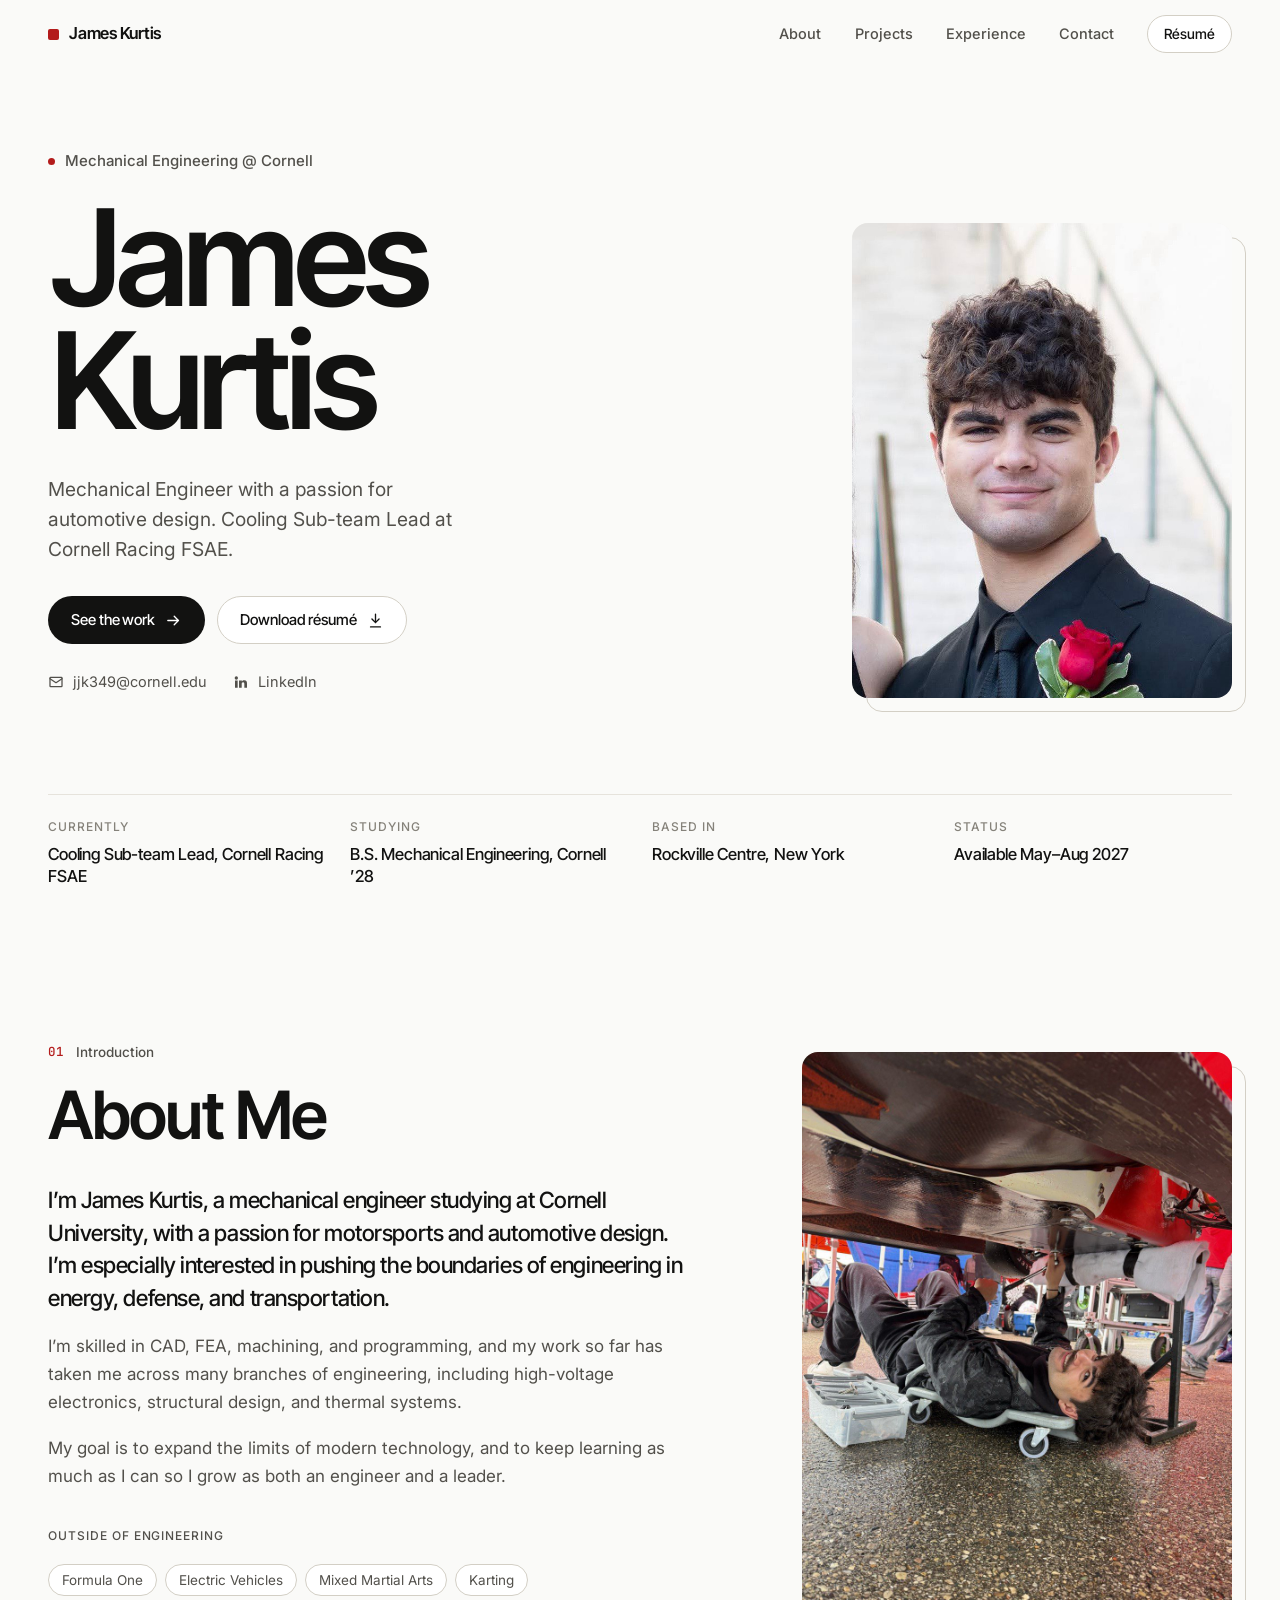
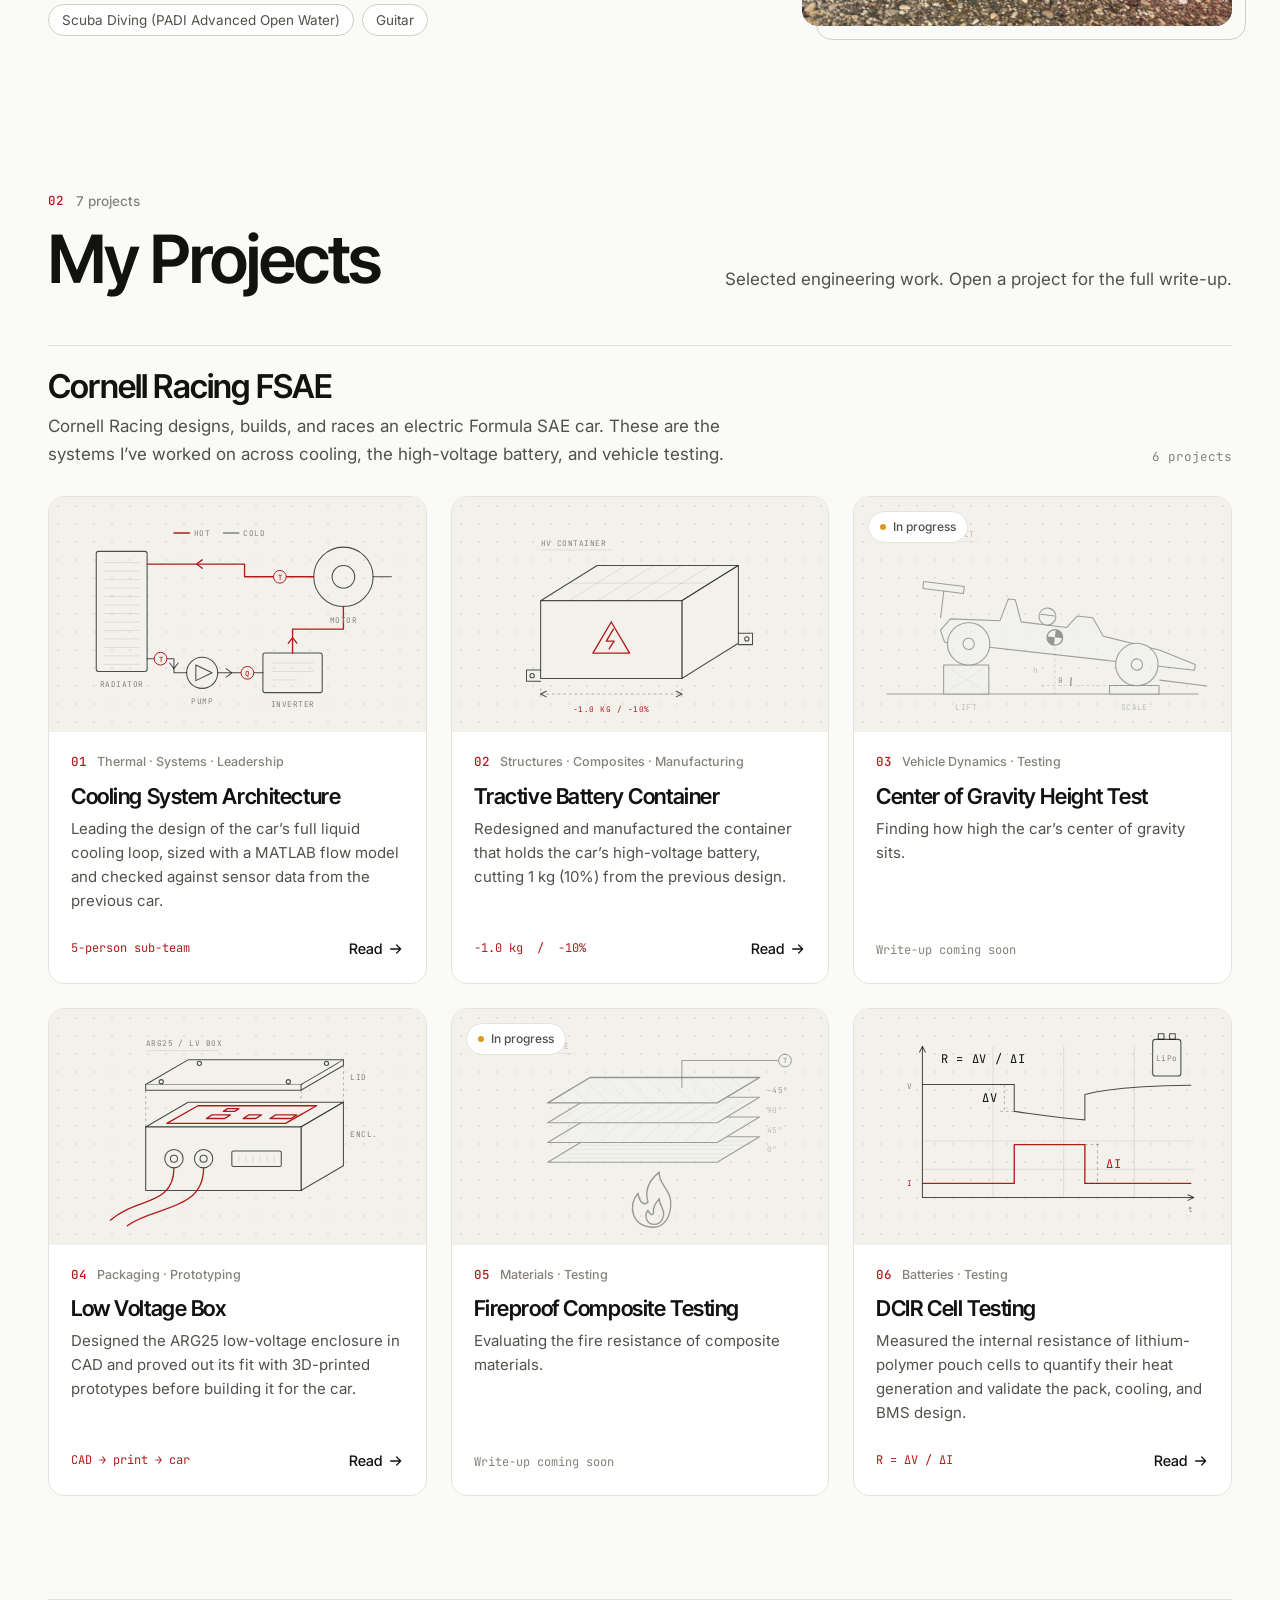
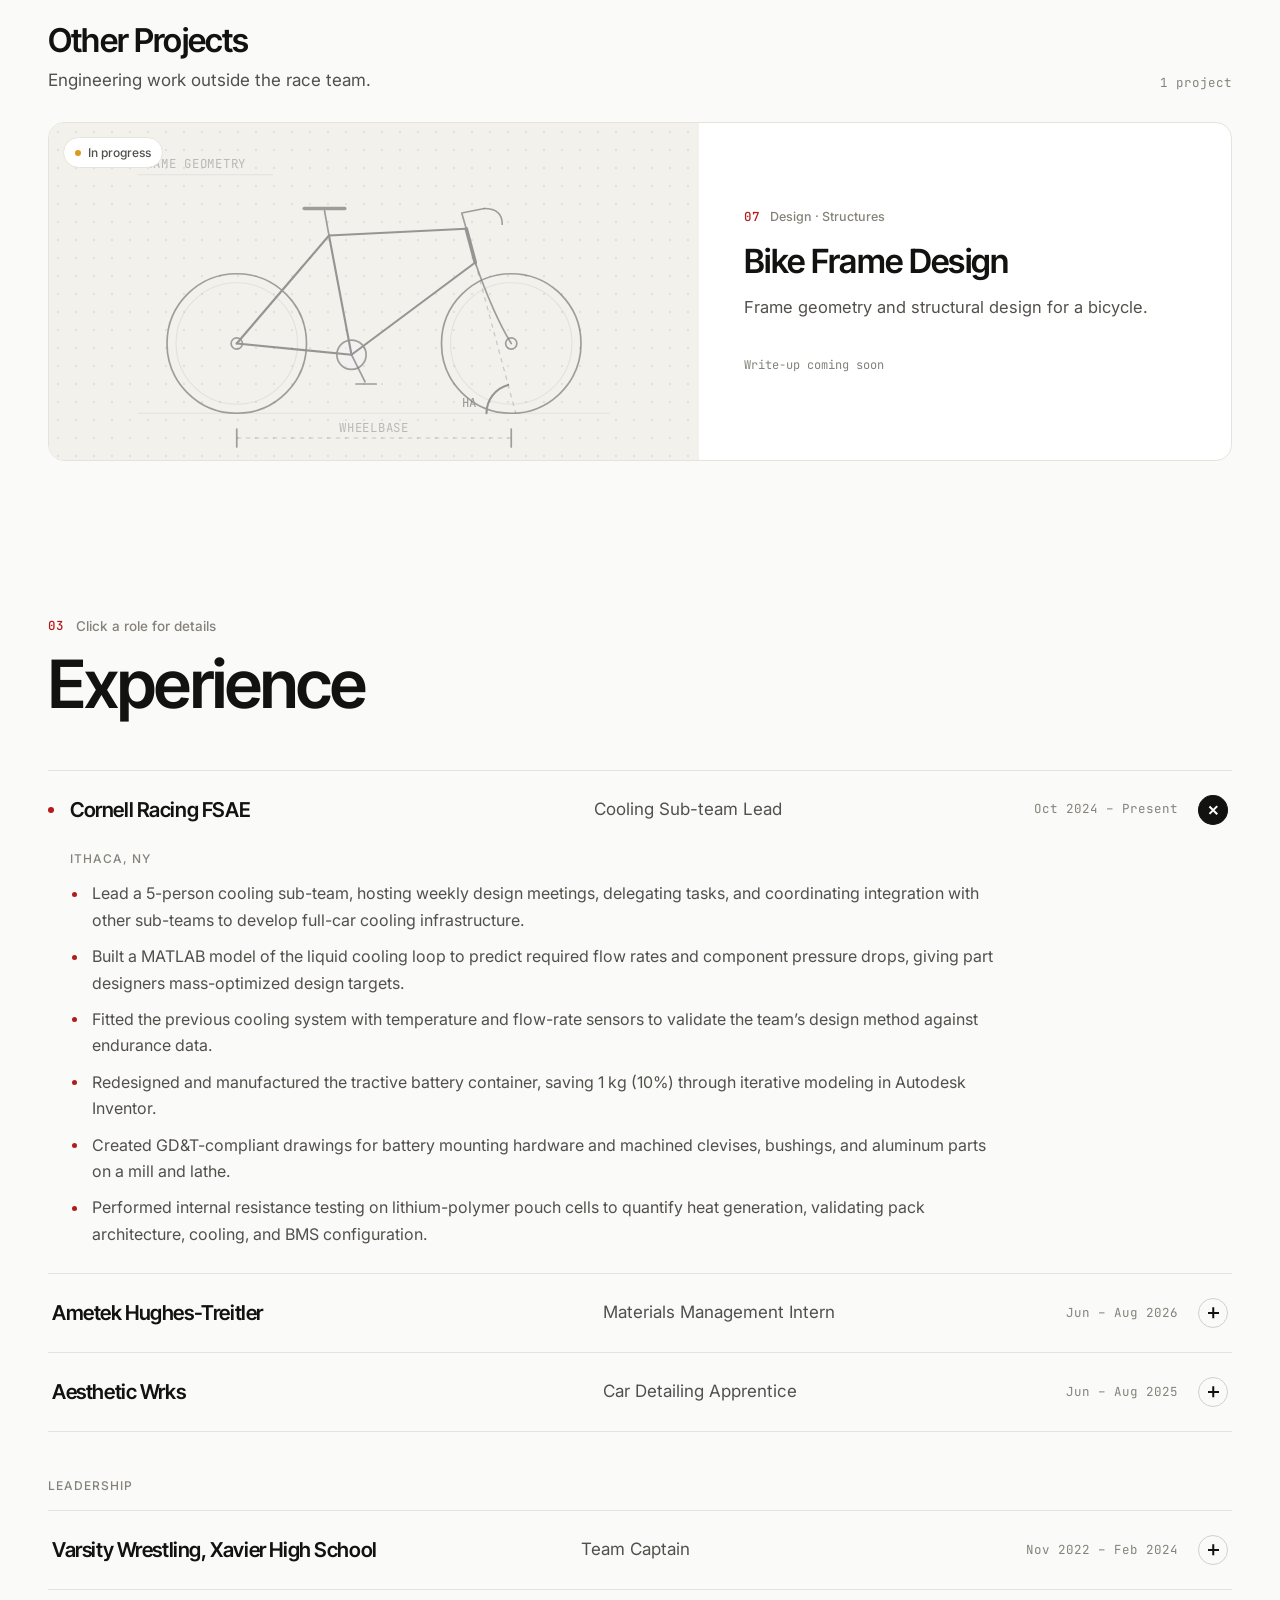
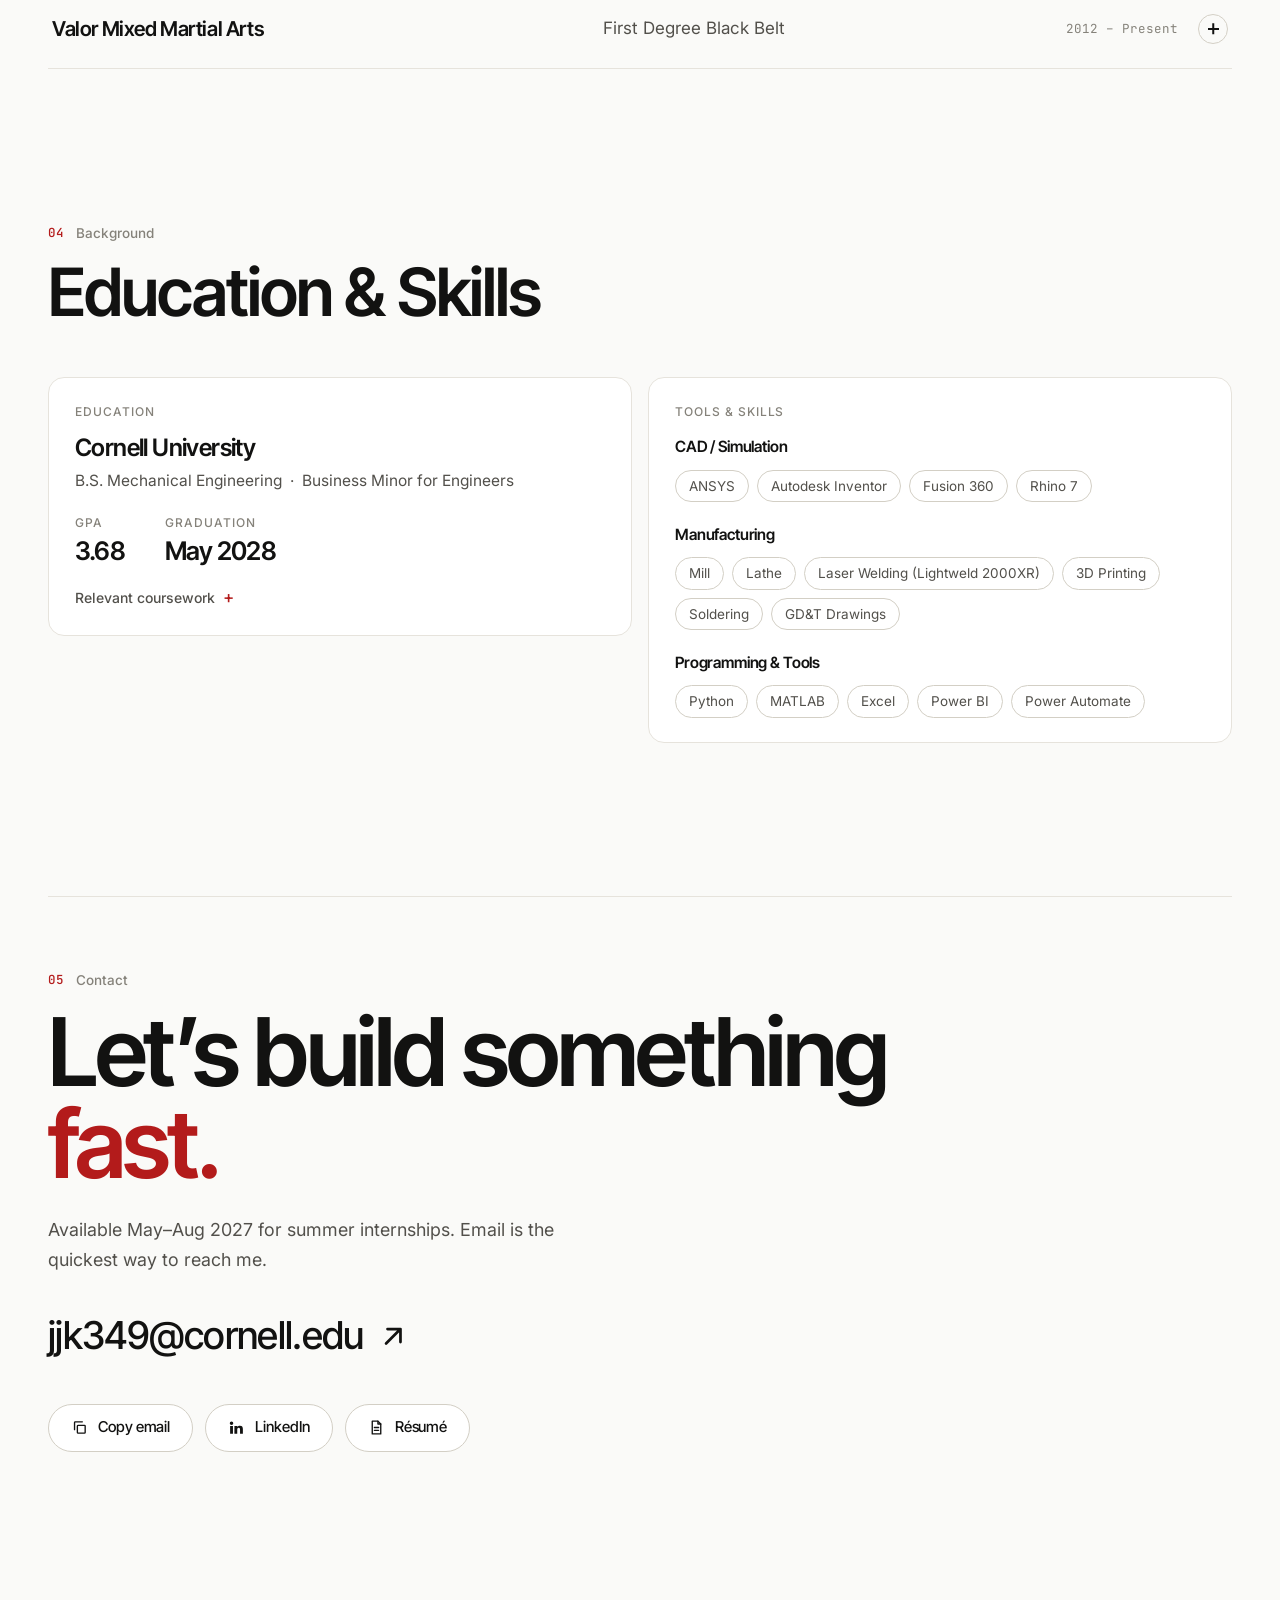
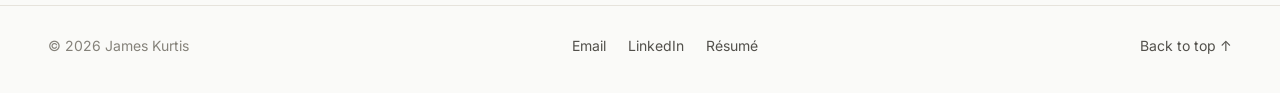
==== commit 881aff1d: "Add About Me section and restructure projects - New intro line and "Based in: Rockville Centre, New " ====
--- a/index.html
+++ b/index.html
@@ -37,9 +37,9 @@
       <span class="bars" aria-hidden="true"><span></span><span></span></span><span class="sr">Menu</span>
     </button>
     <nav id="nav-menu" class="nav-menu" aria-label="Primary">
-      <a href="#work">Work</a>
+      <a href="#about">About</a>
+      <a href="#work">Projects</a>
       <a href="#experience">Experience</a>
-      <a href="#about">About</a>
       <a href="#contact">Contact</a>
       <a class="btn btn-sm btn-outline" href="resume.html">R&eacute;sum&eacute;</a>
     </nav>
@@ -52,7 +52,7 @@
       <div class="hero-copy">
         <p class="eyebrow"><span class="dot" aria-hidden="true"></span>Mechanical Engineering @ Cornell</p>
         <h1 id="hero-name" class="hero-name"><span class="line"><span>James</span></span><span class="line"><span>Kurtis</span></span></h1>
-        <p class="hero-lede">Cooling Sub-team Lead at Cornell Racing FSAE. I design, build, and test the systems that keep an electric race car cool, light, and safe.</p>
+        <p class="hero-lede">Mechanical Engineer with a passion for automotive design. Cooling Sub-team Lead at Cornell Racing FSAE.</p>
         <div class="hero-cta">
           <a class="btn btn-solid" href="#work">See the work <svg class="i" viewBox="0 0 24 24" aria-hidden="true"><path d="M4 12h15M13 6l6 6-6 6"/></svg></a>
           <a class="btn btn-outline" href="assets/resume/James-Kurtis-Resume.pdf" download>Download r&eacute;sum&eacute; <svg class="i" viewBox="0 0 24 24" aria-hidden="true"><path d="M12 3v12M7 10l5 5 5-5M5 21h14"/></svg></a>
@@ -62,29 +62,52 @@
           <li><a href="https://www.linkedin.com/in/James-Kurtis" target="_blank" rel="noopener"><svg class="i i-fill" viewBox="0 0 24 24" aria-hidden="true"><path d="M4.98 3.5a2.5 2.5 0 1 1 0 5 2.5 2.5 0 0 1 0-5ZM3 9.75h4v11H3v-11Zm6.5 0h3.8v1.5h.06c.53-1 1.83-1.8 3.44-1.8 3.68 0 4.2 2.2 4.2 5.06v6.24h-4v-5.5c0-1.32-.03-3-1.83-3-1.84 0-2.12 1.43-2.12 2.9v5.6h-4v-11Z"/></svg><span>LinkedIn</span></a></li>
         </ul>
       </div>
-      <figure class="hero-photo">
+      <figure class="framed hero-photo">
         <div class="photo-frame"><img src="assets/img/profile.jpg" alt="Portrait of James Kurtis" width="693" height="1145" fetchpriority="high"></div>
       </figure>
     </div>
     <dl class="facts">
       <div><dt>Currently</dt><dd>Cooling Sub-team Lead, Cornell Racing FSAE</dd></div>
       <div><dt>Studying</dt><dd>B.S. Mechanical Engineering, Cornell &rsquo;28</dd></div>
-      <div><dt>Based in</dt><dd>Ithaca, NY</dd></div>
+      <div><dt>Based in</dt><dd>Rockville Centre, New York</dd></div>
       <div><dt>Status</dt><dd>Available May&ndash;Aug 2027</dd></div>
     </dl>
   </div>
 </section>
-<div id="work">
-<section class="section" id="fsae" aria-labelledby="fsae-h">
+<section class="section about-me" id="about" aria-labelledby="about-h">
+  <div class="wrap">
+    <div class="about-me-grid">
+      <div class="about-copy reveal">
+        <p class="kicker"><span class="sec-num">01</span>Introduction</p>
+        <h2 id="about-h" class="sec-title">About Me</h2>
+        <p class="about-lead">I&rsquo;m James Kurtis, a mechanical engineer studying at Cornell University, with a passion for motorsports and automotive design. I&rsquo;m especially interested in pushing the boundaries of engineering in energy, defense, and transportation.</p><p class="">I&rsquo;m skilled in CAD, FEA, machining, and programming, and my work so far has taken me across many branches of engineering, including high-voltage electronics, structural design, and thermal systems.</p><p class="">My goal is to expand the limits of modern technology, and to keep learning as much as I can so I grow as both an engineer and a leader.</p>
+        <p class="mini">Outside of engineering</p>
+        <ul class="chips"><li>Formula One</li><li>Electric Vehicles</li><li>Mixed Martial Arts</li><li>Karting</li><li>Scuba Diving (PADI Advanced Open Water)</li><li>Guitar</li></ul>
+      </div>
+      <figure class="framed about-photo reveal">
+        <div class="photo-frame"><img src="assets/img/working-on-car.jpg" alt="James Kurtis lying on a creeper, working on the underside of a race car" width="960" height="1280" loading="lazy"></div>
+      </figure>
+    </div>
+  </div>
+</section>
+<section class="section" id="work" aria-labelledby="work-h">
   <div class="wrap">
   <header class="sec-head reveal">
     <div class="sec-titles">
-      <p class="kicker"><span class="sec-num">01</span>6 projects</p>
-      <h2 id="fsae-h" class="sec-title">Cornell FSAE Racing</h2>
-    </div>
-    <p class="sec-intro">Cornell Racing designs, builds, and races an electric Formula SAE car. These are the systems I&rsquo;ve worked on across cooling, the high-voltage battery, and vehicle testing.</p>
+      <p class="kicker"><span class="sec-num">02</span>7 projects</p>
+      <h2 id="work-h" class="sec-title">My Projects</h2>
+    </div>
+    <p class="sec-intro">Selected engineering work. Open a project for the full write-up.</p>
   </header>
-  <div class="grid">
+  <div class="subsection" id="fsae">
+    <header class="sub-head reveal">
+      <div>
+        <h3 class="sub-title">Cornell Racing FSAE</h3>
+        <p class="sub-intro">Cornell Racing designs, builds, and races an electric Formula SAE car. These are the systems I&rsquo;ve worked on across cooling, the high-voltage battery, and vehicle testing.</p>
+      </div>
+      <span class="sub-count">6 projects</span>
+    </header>
+    <div class="grid">
 <a class="card reveal" style="--i:0" href="projects/cooling-system-architecture.html">
   <div class="card-art"><svg class="art-svg" data-draw aria-hidden="true" focusable="false" viewBox="0 0 480 300" xmlns="http://www.w3.org/2000/svg">
   <g class="ln">
@@ -307,19 +330,17 @@
     <div class="card-foot"><span class="readout">R = &Delta;V / &Delta;I</span><span class="card-go">Read <svg class="i" viewBox="0 0 24 24" aria-hidden="true"><path d="M4 12h15M13 6l6 6-6 6"/></svg></span></div>
   </div>
 </a>
-  </div>
-  </div>
-</section>
-<section class="section" id="other" aria-labelledby="other-h">
-  <div class="wrap">
-  <header class="sec-head reveal">
-    <div class="sec-titles">
-      <p class="kicker"><span class="sec-num">02</span>1 project</p>
-      <h2 id="other-h" class="sec-title">Other Projects</h2>
-    </div>
-    <p class="sec-intro">Engineering work outside the race team.</p>
-  </header>
-  <div class="grid grid-solo">
+    </div>
+  </div>
+<div class="subsection" id="other">
+    <header class="sub-head reveal">
+      <div>
+        <h3 class="sub-title">Other Projects</h3>
+        <p class="sub-intro">Engineering work outside the race team.</p>
+      </div>
+      <span class="sub-count">1 project</span>
+    </header>
+    <div class="grid grid-solo">
 <article class="card is-stub reveal" style="--i:0">
   <div class="card-art"><svg class="art-svg" data-draw aria-hidden="true" focusable="false" viewBox="0 0 480 300" xmlns="http://www.w3.org/2000/svg">
   <path class="faint" d="M30 258 H450"/>
@@ -362,10 +383,10 @@
     <div class="card-foot"><span class="readout muted">Write-up coming soon</span></div>
   </div>
 </article>
+    </div>
   </div>
   </div>
 </section>
-</div>
 <section class="section" id="experience" aria-labelledby="exp-h">
   <div class="wrap">
   <header class="sec-head reveal">
@@ -421,39 +442,32 @@
   </div>
   </div>
 </section>
-<section class="section" id="about" aria-labelledby="about-h">
+<section class="section" id="skills" aria-labelledby="skills-h">
   <div class="wrap">
   <header class="sec-head reveal">
     <div class="sec-titles">
       <p class="kicker"><span class="sec-num">04</span>Background</p>
-      <h2 id="about-h" class="sec-title">About</h2>
+      <h2 id="skills-h" class="sec-title">Education &amp; Skills</h2>
     </div>
   </header>
-  <div class="about-grid">
-    <div class="about-copy reveal">
-      <p class="about-lead">I&rsquo;m a Mechanical Engineering student at Cornell University, minoring in Business for Engineers. On Cornell Racing FSAE I lead the cooling sub-team, and my work on the team spans the car&rsquo;s cooling system, its high-voltage accumulator, and battery cell testing.</p><p class="">Working hands-on where mechanical and electrical engineering meet has given me a particular interest in electric vehicles, and in the thermal and battery systems that make them work.</p>
-      <h3 class="mini">Outside of engineering</h3>
-      <ul class="chips"><li>Formula One</li><li>Electric Vehicles</li><li>Mixed Martial Arts</li><li>Karting</li><li>Scuba Diving (PADI Advanced Open Water)</li><li>Guitar</li></ul>
-    </div>
-    <div class="about-side">
-      <article class="panel reveal">
-        <p class="mini">Education</p>
-        <h3 class="panel-title">Cornell University</h3>
-        <p class="panel-sub">B.S. Mechanical Engineering &nbsp;&middot;&nbsp; Business Minor for Engineers</p>
-        <dl class="mini-stats">
-          <div><dt>GPA</dt><dd>3.68</dd></div>
-          <div><dt>Graduation</dt><dd>May 2028</dd></div>
-        </dl>
-        <details class="courses">
-          <summary>Relevant coursework</summary>
-          <ul class="chips"><li>Differential Equations</li><li>Statics &amp; Mechanics of Solids</li><li>Dynamics</li><li>Thermodynamics</li><li>Intro to Mechanical Design</li><li>Engineering Simulations &amp; Design</li><li>Physics I&ndash;III</li><li>System Dynamics</li><li>Fluid Dynamics</li><li>Mechanics of Materials</li></ul>
-        </details>
-      </article>
-      <article class="panel reveal">
-        <p class="mini">Tools &amp; skills</p>
-        <div class="skill-group"><h4>CAD / Simulation</h4><ul class="chips"><li>ANSYS</li><li>Autodesk Inventor</li><li>Fusion 360</li><li>Rhino 7</li></ul></div><div class="skill-group"><h4>Manufacturing</h4><ul class="chips"><li>Mill</li><li>Lathe</li><li>Laser Welding (Lightweld 2000XR)</li><li>3D Printing</li><li>Soldering</li><li>GD&amp;T Drawings</li></ul></div><div class="skill-group"><h4>Programming &amp; Tools</h4><ul class="chips"><li>Python</li><li>MATLAB</li><li>Excel</li><li>Power BI</li><li>Power Automate</li></ul></div>
-      </article>
-    </div>
+  <div class="edu-grid">
+    <article class="panel reveal">
+      <p class="mini">Education</p>
+      <h3 class="panel-title">Cornell University</h3>
+      <p class="panel-sub">B.S. Mechanical Engineering &nbsp;&middot;&nbsp; Business Minor for Engineers</p>
+      <dl class="mini-stats">
+        <div><dt>GPA</dt><dd>3.68</dd></div>
+        <div><dt>Graduation</dt><dd>May 2028</dd></div>
+      </dl>
+      <details class="courses">
+        <summary>Relevant coursework</summary>
+        <ul class="chips"><li>Differential Equations</li><li>Statics &amp; Mechanics of Solids</li><li>Dynamics</li><li>Thermodynamics</li><li>Intro to Mechanical Design</li><li>Engineering Simulations &amp; Design</li><li>Physics I&ndash;III</li><li>System Dynamics</li><li>Fluid Dynamics</li><li>Mechanics of Materials</li></ul>
+      </details>
+    </article>
+    <article class="panel reveal" style="--i:1">
+      <p class="mini">Tools &amp; skills</p>
+      <div class="skill-group"><h4>CAD / Simulation</h4><ul class="chips"><li>ANSYS</li><li>Autodesk Inventor</li><li>Fusion 360</li><li>Rhino 7</li></ul></div><div class="skill-group"><h4>Manufacturing</h4><ul class="chips"><li>Mill</li><li>Lathe</li><li>Laser Welding (Lightweld 2000XR)</li><li>3D Printing</li><li>Soldering</li><li>GD&amp;T Drawings</li></ul></div><div class="skill-group"><h4>Programming &amp; Tools</h4><ul class="chips"><li>Python</li><li>MATLAB</li><li>Excel</li><li>Power BI</li><li>Power Automate</li></ul></div>
+    </article>
   </div>
   </div>
 </section>
--- a/assets/css/style.css
+++ b/assets/css/style.css
@@ -275,8 +275,9 @@
 @keyframes line-up { from { transform: translateY(105%); } to { transform: none; } }
 @keyframes fade-up { from { opacity: 0; transform: translateY(18px); } to { opacity: 1; transform: none; } }
 
-.hero-photo { position: relative; margin: 0; justify-self: end; width: min(100%, 380px); animation: fade-up 1.1s 0.12s var(--ease) both; }
-.hero-photo::before {
+.framed { position: relative; margin: 0; }
+.hero-photo { justify-self: end; width: min(100%, 380px); animation: fade-up 1.1s 0.12s var(--ease) both; }
+.framed::before {
   content: "";
   position: absolute; inset: 0;
   border: 1px solid var(--line-2);
@@ -284,14 +285,14 @@
   transform: translate(14px, 14px);
   transition: transform 0.5s var(--ease), border-color 0.3s;
 }
-.hero-photo:hover::before { transform: translate(8px, 8px); border-color: var(--accent); }
+.framed:hover::before { transform: translate(8px, 8px); border-color: var(--accent); }
 .photo-frame { position: relative; aspect-ratio: 4 / 5; overflow: hidden; border-radius: 16px; background: var(--tint); }
 .photo-frame img {
   width: 100%; height: 100%;
   object-fit: cover; object-position: 50% 18%;
   transition: transform 0.9s var(--ease);
 }
-.hero-photo:hover img { transform: scale(1.04); }
+.framed:hover img { transform: scale(1.04); }
 
 .facts {
   display: grid;
@@ -318,6 +319,19 @@
 }
 .sec-title { margin: 0; font-family: var(--f-display); font-weight: 600; font-size: clamp(2.3rem, 5.2vw, 4.2rem); line-height: 1; letter-spacing: -0.028em; }
 .sec-intro { margin: 0; max-width: 50ch; justify-self: end; color: var(--fg-2); }
+
+/* ---------- Project subsections ----------------------------------------- */
+
+.subsection + .subsection { margin-top: clamp(64px, 8vw, 104px); }
+.sub-head {
+  display: flex; align-items: flex-end; justify-content: space-between; gap: 24px;
+  margin-bottom: clamp(20px, 2.6vw, 28px);
+  padding-top: 22px;
+  border-top: 1px solid var(--line);
+}
+.sub-title { margin: 0; font-family: var(--f-display); font-weight: 600; font-size: clamp(1.5rem, 2.6vw, 2.05rem); line-height: 1.1; letter-spacing: -0.025em; }
+.sub-intro { margin: 8px 0 0; max-width: 62ch; color: var(--fg-2); }
+.sub-count { flex: none; font-family: var(--f-mono); font-size: 12.5px; color: var(--fg-3); }
 
 /* ---------- Project cards ---------------------------------------------- */
 
@@ -483,12 +497,17 @@
 
 /* ---------- About ------------------------------------------------------ */
 
-.about-grid {
+.about-me-grid {
   display: grid;
-  grid-template-columns: minmax(0, 1.1fr) minmax(0, 1fr);
-  gap: clamp(32px, 6vw, 88px);
-  align-items: start;
-}
+  grid-template-columns: minmax(0, 1.25fr) minmax(0, 0.85fr);
+  gap: clamp(36px, 7vw, 104px);
+  align-items: center;
+}
+.about-me .sec-title { margin-bottom: clamp(24px, 3vw, 36px); }
+.about-me .about-copy .about-lead { font-size: clamp(1.2rem, 1.75vw, 1.42rem); line-height: 1.45; }
+.about-photo { justify-self: end; width: min(100%, 430px); }
+.about-photo .photo-frame { aspect-ratio: 3 / 4; }
+.about-photo img { object-position: 50% 50%; }
 .about-copy p { margin: 0 0 18px; color: var(--fg-2); max-width: 60ch; }
 .about-copy .about-lead {
   font-family: var(--f-display); font-weight: 500;
@@ -508,7 +527,7 @@
 }
 .chips li:hover { border-color: var(--fg); color: var(--fg); transform: translateY(-2px); }
 
-.about-side { display: grid; gap: 16px; }
+.edu-grid { display: grid; grid-template-columns: repeat(2, minmax(0, 1fr)); gap: 16px; align-items: start; }
 .panel { padding: 24px 26px; background: var(--surface); border: 1px solid var(--line); border-radius: 16px; }
 .panel-title { margin: 0 0 6px; font-family: var(--f-display); font-weight: 600; font-size: 1.5rem; line-height: 1.15; letter-spacing: -0.025em; }
 .panel-sub { margin: 0; color: var(--fg-2); font-size: 15.5px; }
@@ -670,7 +689,10 @@
   .hero-photo { order: -1; justify-self: start; width: min(60%, 280px); margin-bottom: 8px; }
   .sec-head { grid-template-columns: minmax(0, 1fr); }
   .sec-intro { justify-self: start; }
-  .about-grid { grid-template-columns: minmax(0, 1fr); }
+  .about-me-grid { grid-template-columns: minmax(0, 1fr); }
+  .about-photo { justify-self: start; width: min(88%, 400px); }
+  .edu-grid { grid-template-columns: minmax(0, 1fr); }
+  .sub-head { flex-direction: column; align-items: flex-start; gap: 6px; }
   .p-body { grid-template-columns: minmax(0, 1fr); }
   .p-aside { position: static; order: 2; }
   .acc summary { grid-template-columns: minmax(0, 1fr) auto 30px; }
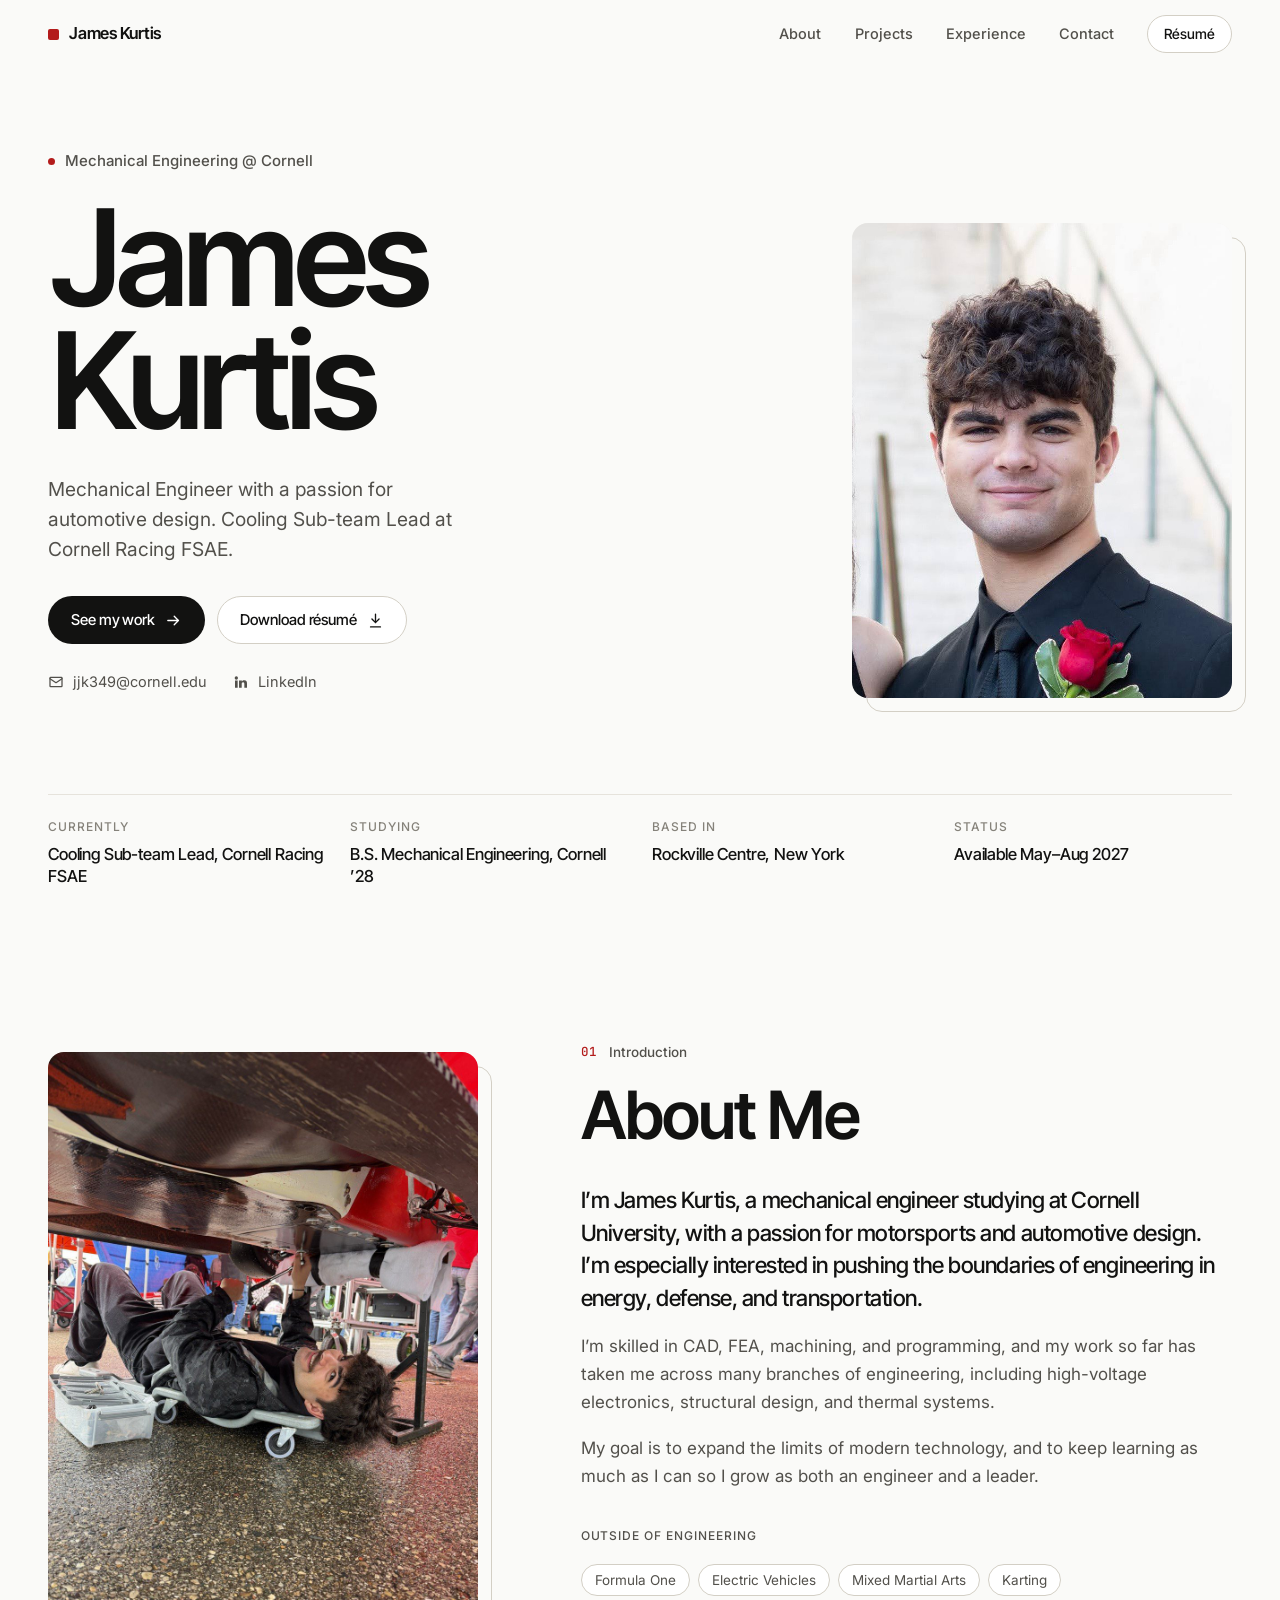
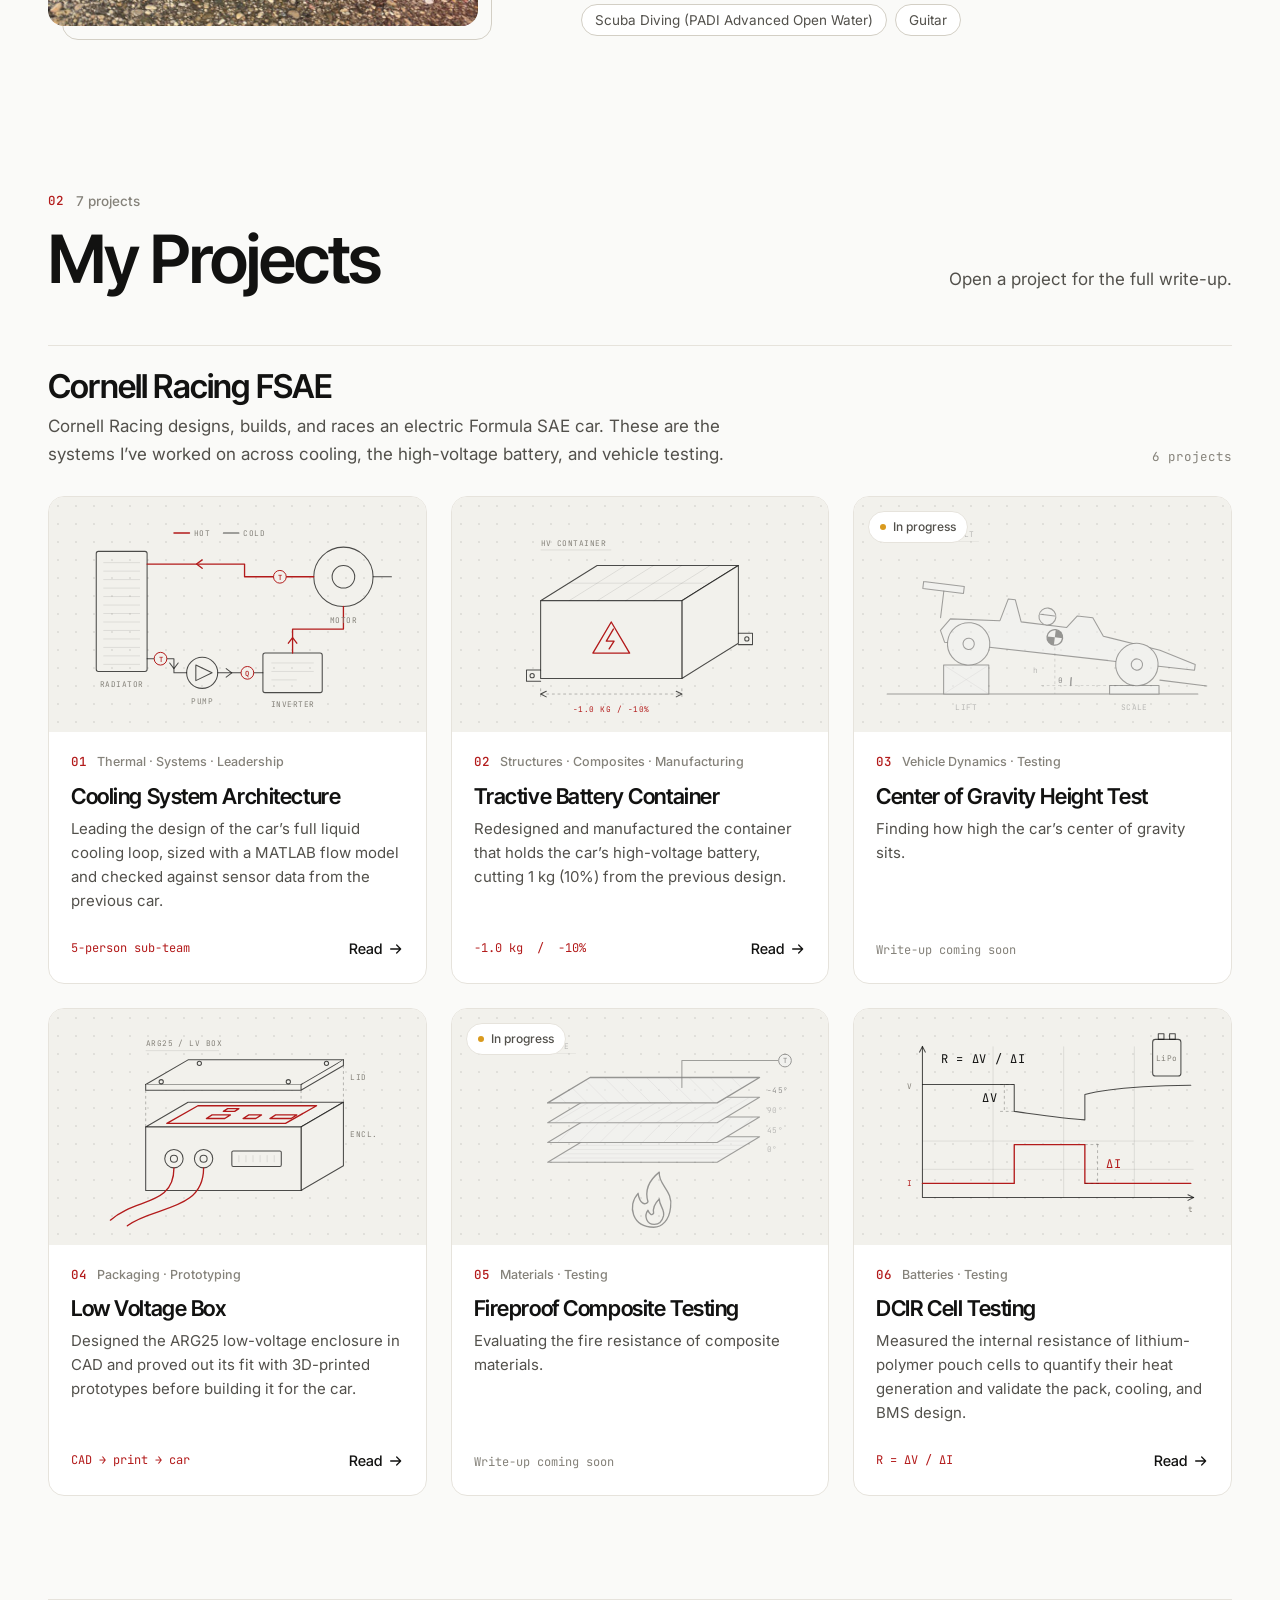
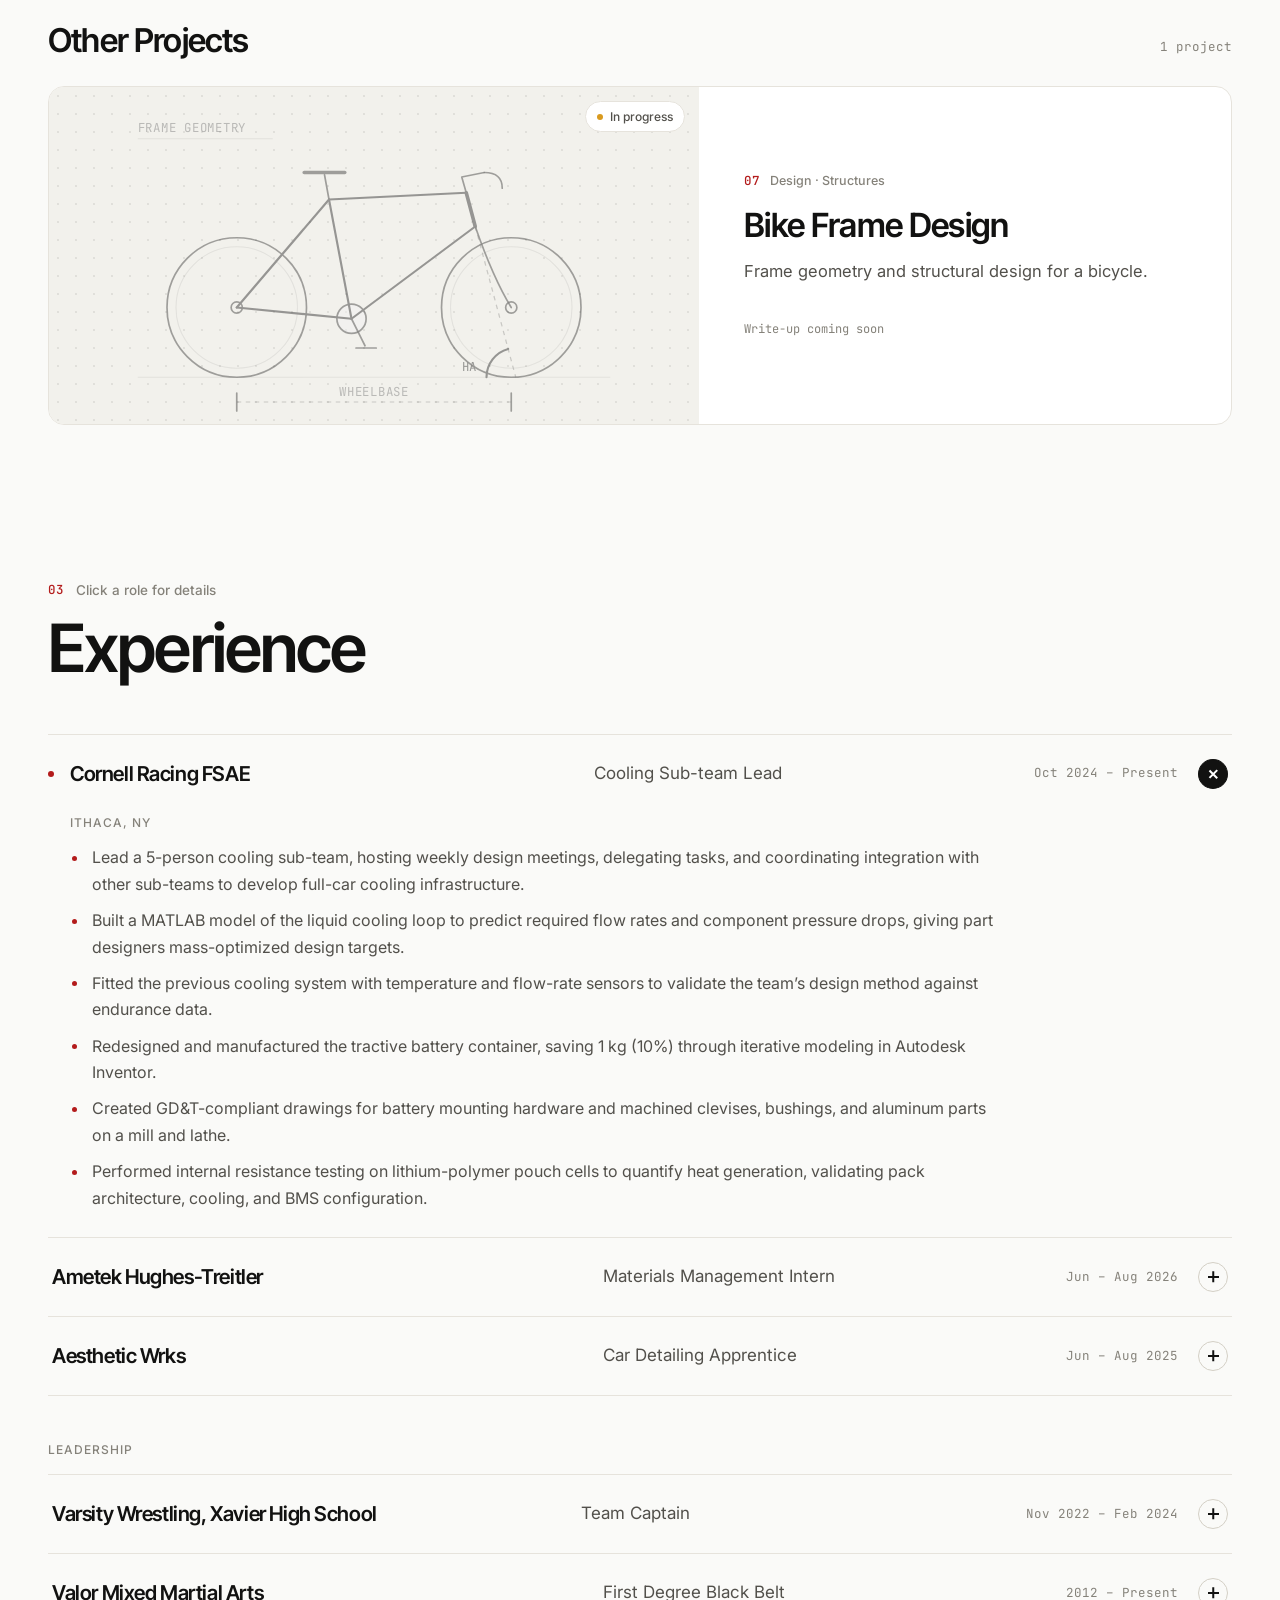
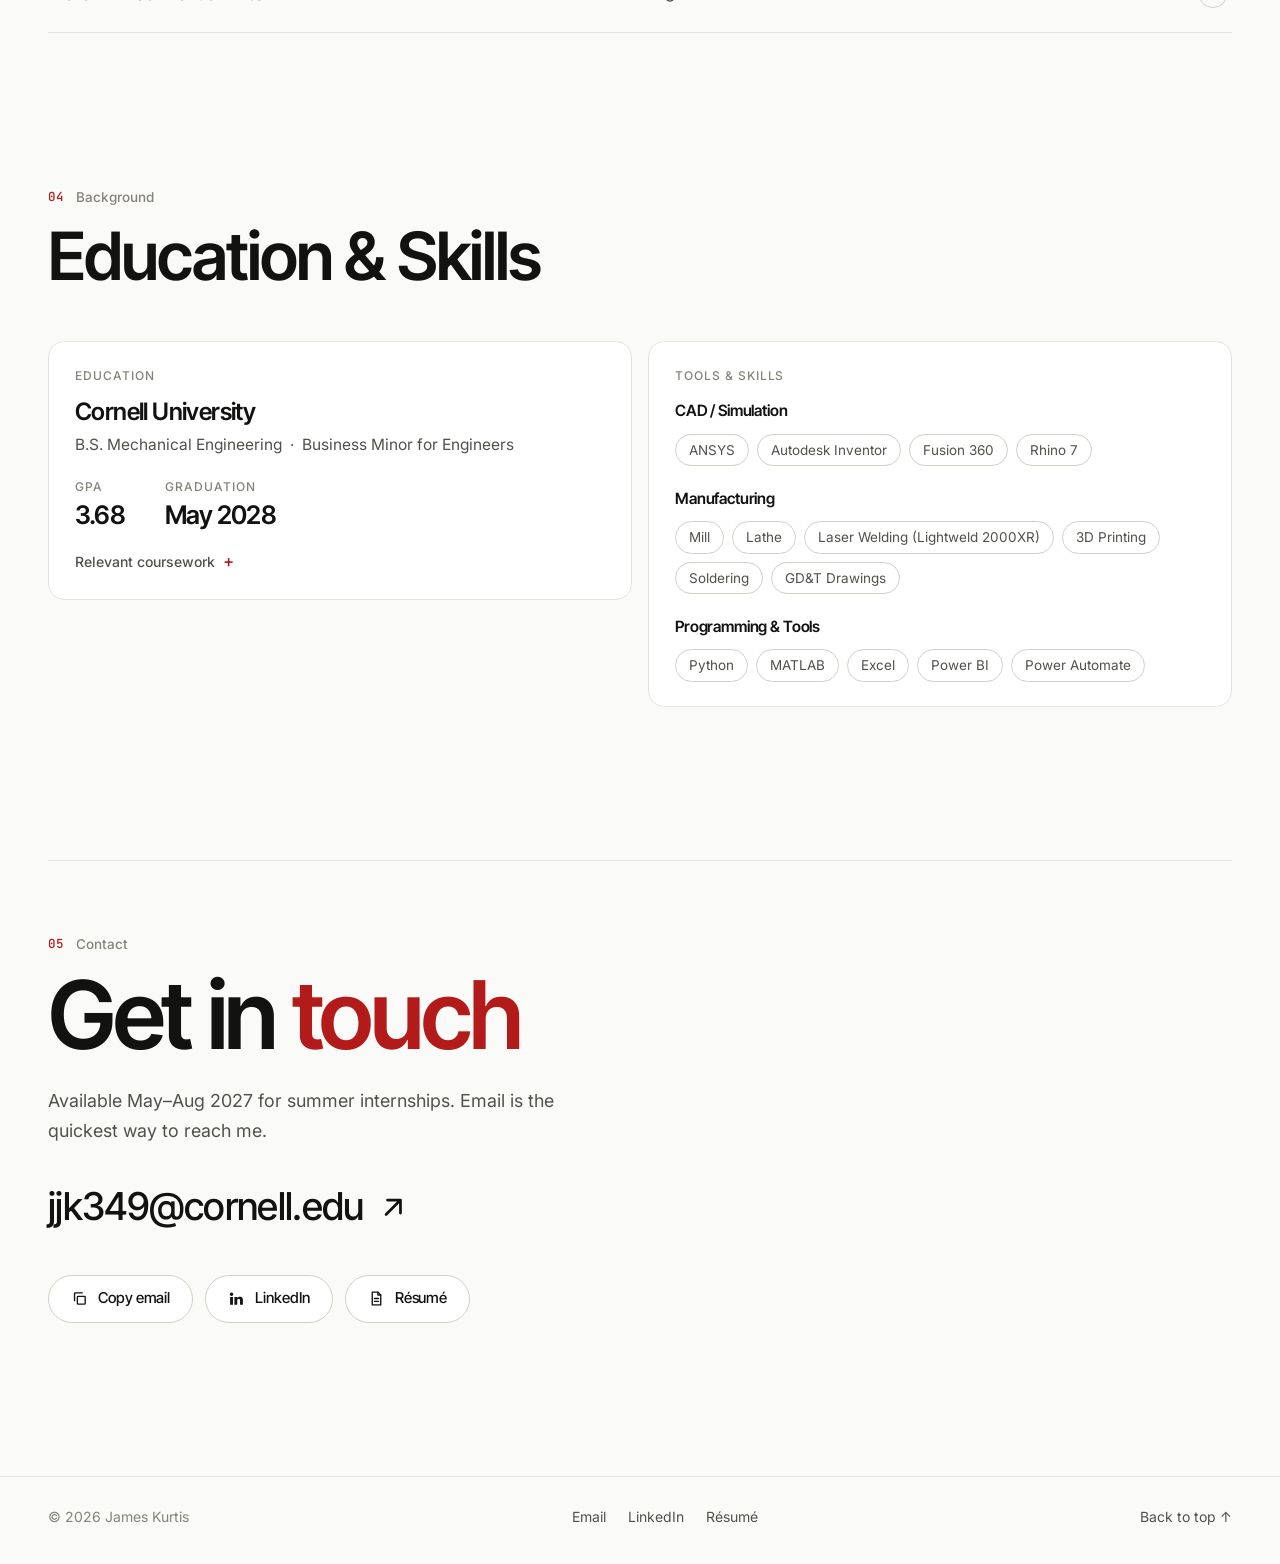
==== commit 72a09420: "Flip About Me layout and tweak section copy - About Me: photo on the left, text on the right - Hero " ====
--- a/index.html
+++ b/index.html
@@ -54,7 +54,7 @@
         <h1 id="hero-name" class="hero-name"><span class="line"><span>James</span></span><span class="line"><span>Kurtis</span></span></h1>
         <p class="hero-lede">Mechanical Engineer with a passion for automotive design. Cooling Sub-team Lead at Cornell Racing FSAE.</p>
         <div class="hero-cta">
-          <a class="btn btn-solid" href="#work">See the work <svg class="i" viewBox="0 0 24 24" aria-hidden="true"><path d="M4 12h15M13 6l6 6-6 6"/></svg></a>
+          <a class="btn btn-solid" href="#work">See my work <svg class="i" viewBox="0 0 24 24" aria-hidden="true"><path d="M4 12h15M13 6l6 6-6 6"/></svg></a>
           <a class="btn btn-outline" href="assets/resume/James-Kurtis-Resume.pdf" download>Download r&eacute;sum&eacute; <svg class="i" viewBox="0 0 24 24" aria-hidden="true"><path d="M12 3v12M7 10l5 5 5-5M5 21h14"/></svg></a>
         </div>
         <ul class="socials" aria-label="Contact links">
@@ -97,7 +97,7 @@
       <p class="kicker"><span class="sec-num">02</span>7 projects</p>
       <h2 id="work-h" class="sec-title">My Projects</h2>
     </div>
-    <p class="sec-intro">Selected engineering work. Open a project for the full write-up.</p>
+    <p class="sec-intro">Open a project for the full write-up.</p>
   </header>
   <div class="subsection" id="fsae">
     <header class="sub-head reveal">
@@ -336,7 +336,6 @@
     <header class="sub-head reveal">
       <div>
         <h3 class="sub-title">Other Projects</h3>
-        <p class="sub-intro">Engineering work outside the race team.</p>
       </div>
       <span class="sub-count">1 project</span>
     </header>
@@ -475,7 +474,7 @@
   <div class="wrap">
     <div class="contact-inner reveal">
       <p class="kicker"><span class="sec-num">05</span>Contact</p>
-      <h2 id="contact-h" class="contact-title">Let&rsquo;s build something <span class="hl">fast.</span></h2>
+      <h2 id="contact-h" class="contact-title">Get in <span class="hl">touch</span></h2>
       <p class="contact-sub">Available May&ndash;Aug 2027 for summer internships. Email is the quickest way to reach me.</p>
       <a class="big-mail" href="mailto:jjk349@cornell.edu">jjk349@cornell.edu <svg class="i" viewBox="0 0 24 24" aria-hidden="true"><path d="M7 17 17 7M8 7h9v9"/></svg></a>
       <div class="contact-actions">
--- a/assets/css/style.css
+++ b/assets/css/style.css
@@ -419,6 +419,7 @@
 .grid-solo .card-title { font-size: clamp(1.5rem, 2.6vw, 2.1rem); }
 .grid-solo .card-sum { font-size: 16.5px; }
 .grid-solo .card-foot { margin-top: 8px; }
+.grid-solo .soon { left: auto; right: 14px; }
 
 /* ---------- Illustrations ---------------------------------------------- */
 
@@ -499,13 +500,13 @@
 
 .about-me-grid {
   display: grid;
-  grid-template-columns: minmax(0, 1.25fr) minmax(0, 0.85fr);
+  grid-template-columns: minmax(0, 0.85fr) minmax(0, 1.25fr);
   gap: clamp(36px, 7vw, 104px);
   align-items: center;
 }
 .about-me .sec-title { margin-bottom: clamp(24px, 3vw, 36px); }
 .about-me .about-copy .about-lead { font-size: clamp(1.2rem, 1.75vw, 1.42rem); line-height: 1.45; }
-.about-photo { justify-self: end; width: min(100%, 430px); }
+.about-photo { order: -1; justify-self: start; width: min(100%, 430px); }
 .about-photo .photo-frame { aspect-ratio: 3 / 4; }
 .about-photo img { object-position: 50% 50%; }
 .about-copy p { margin: 0 0 18px; color: var(--fg-2); max-width: 60ch; }
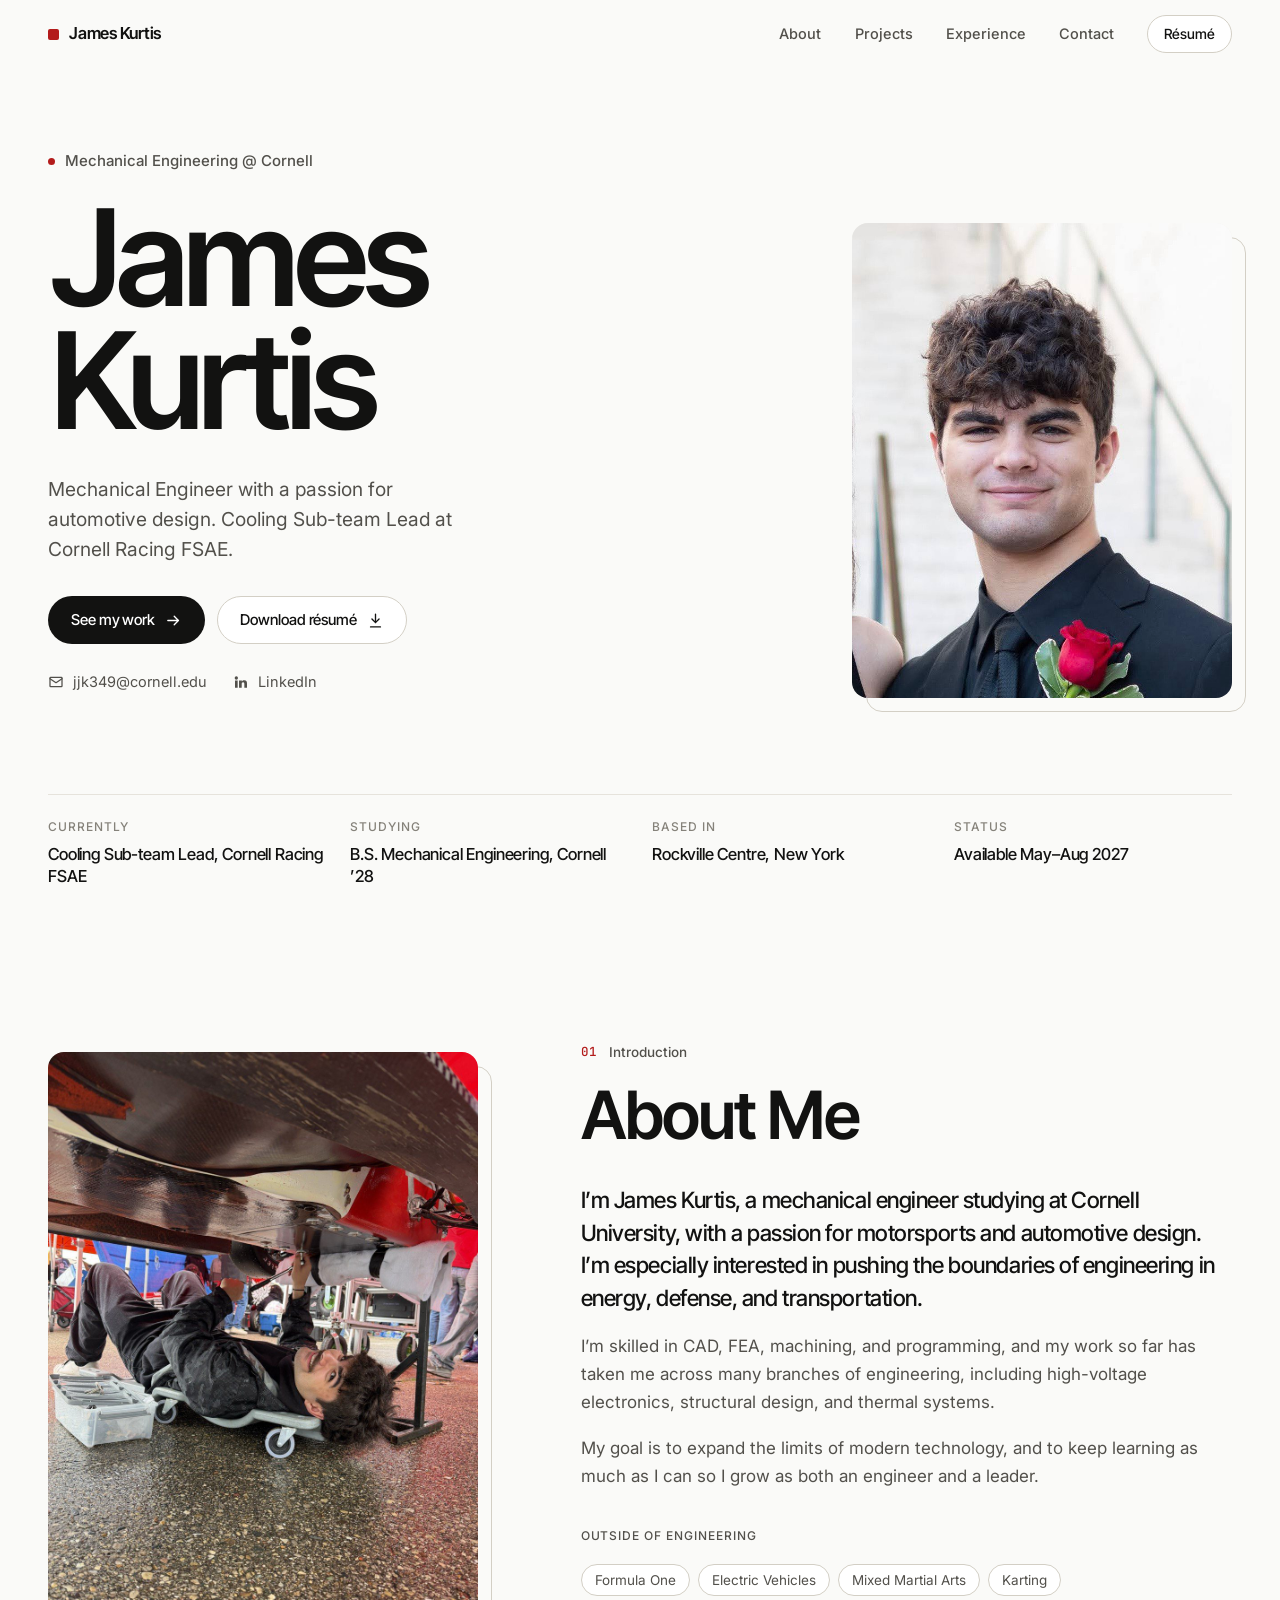
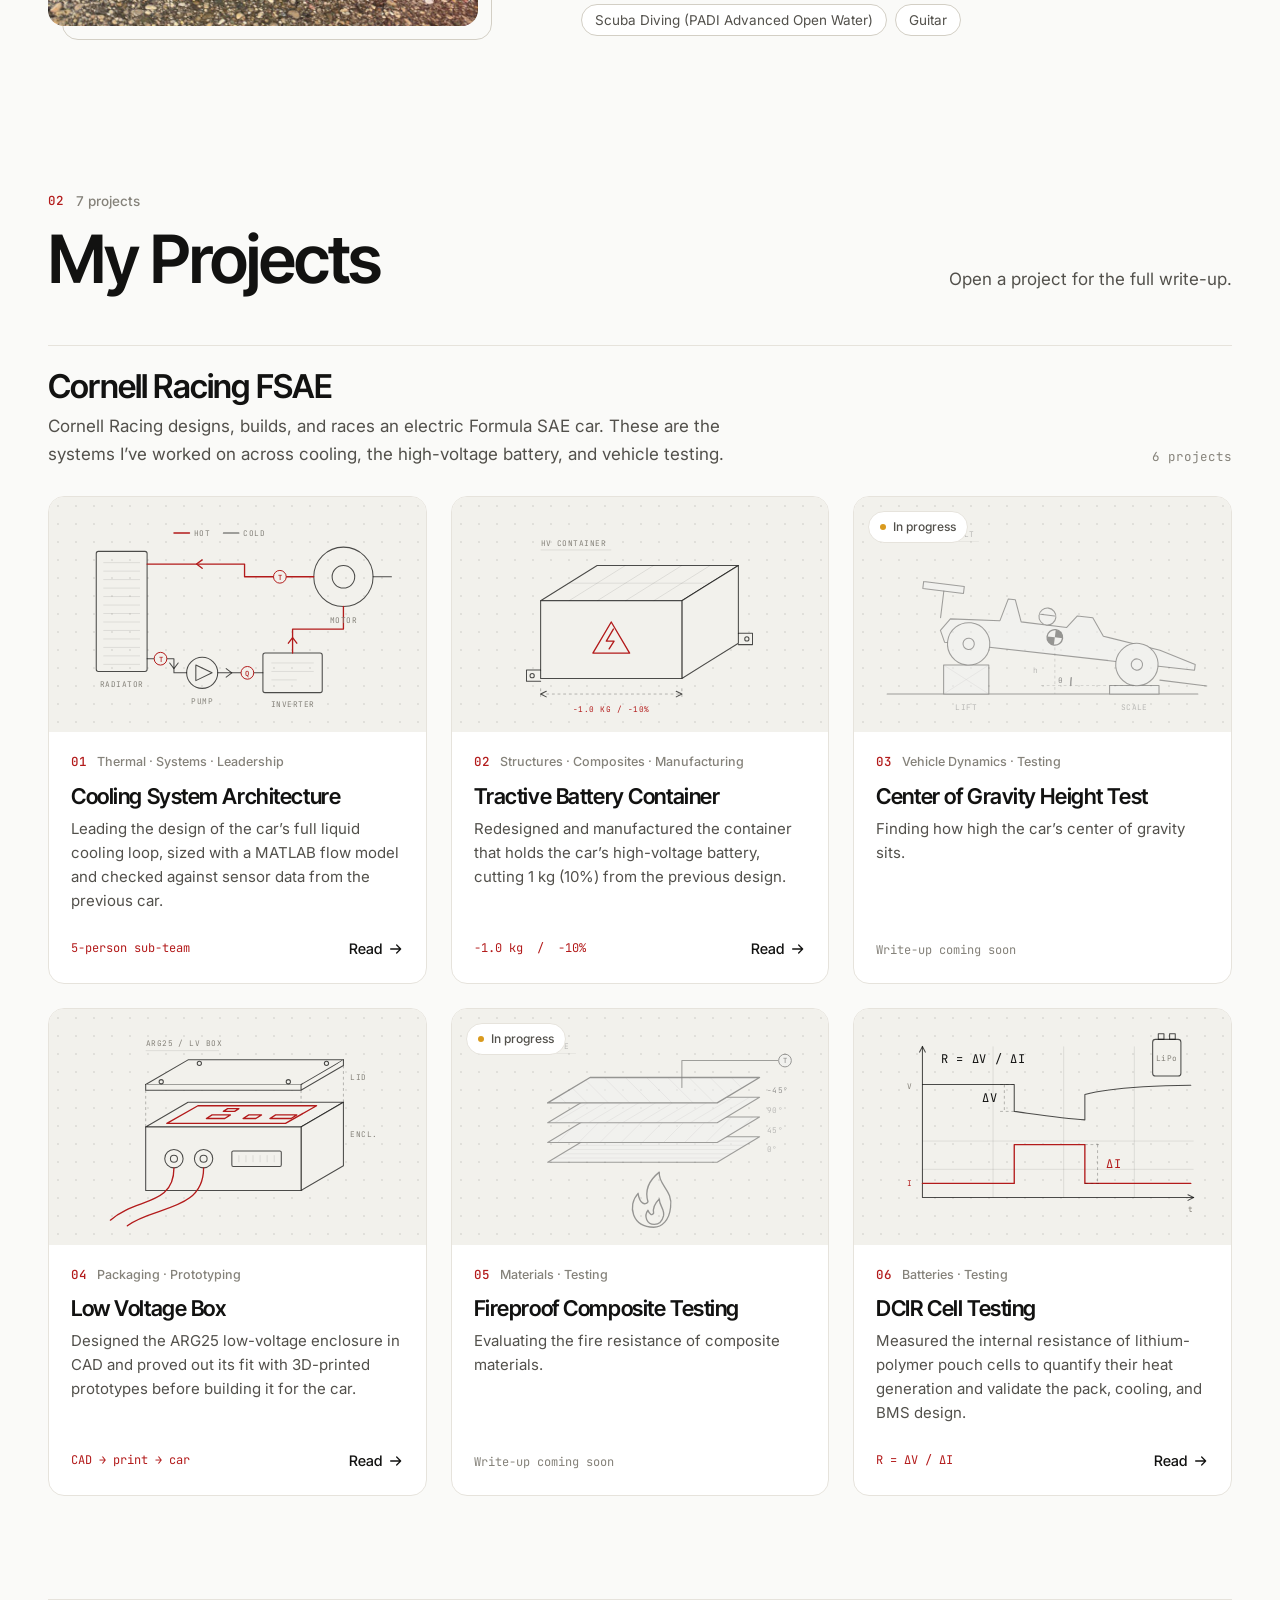
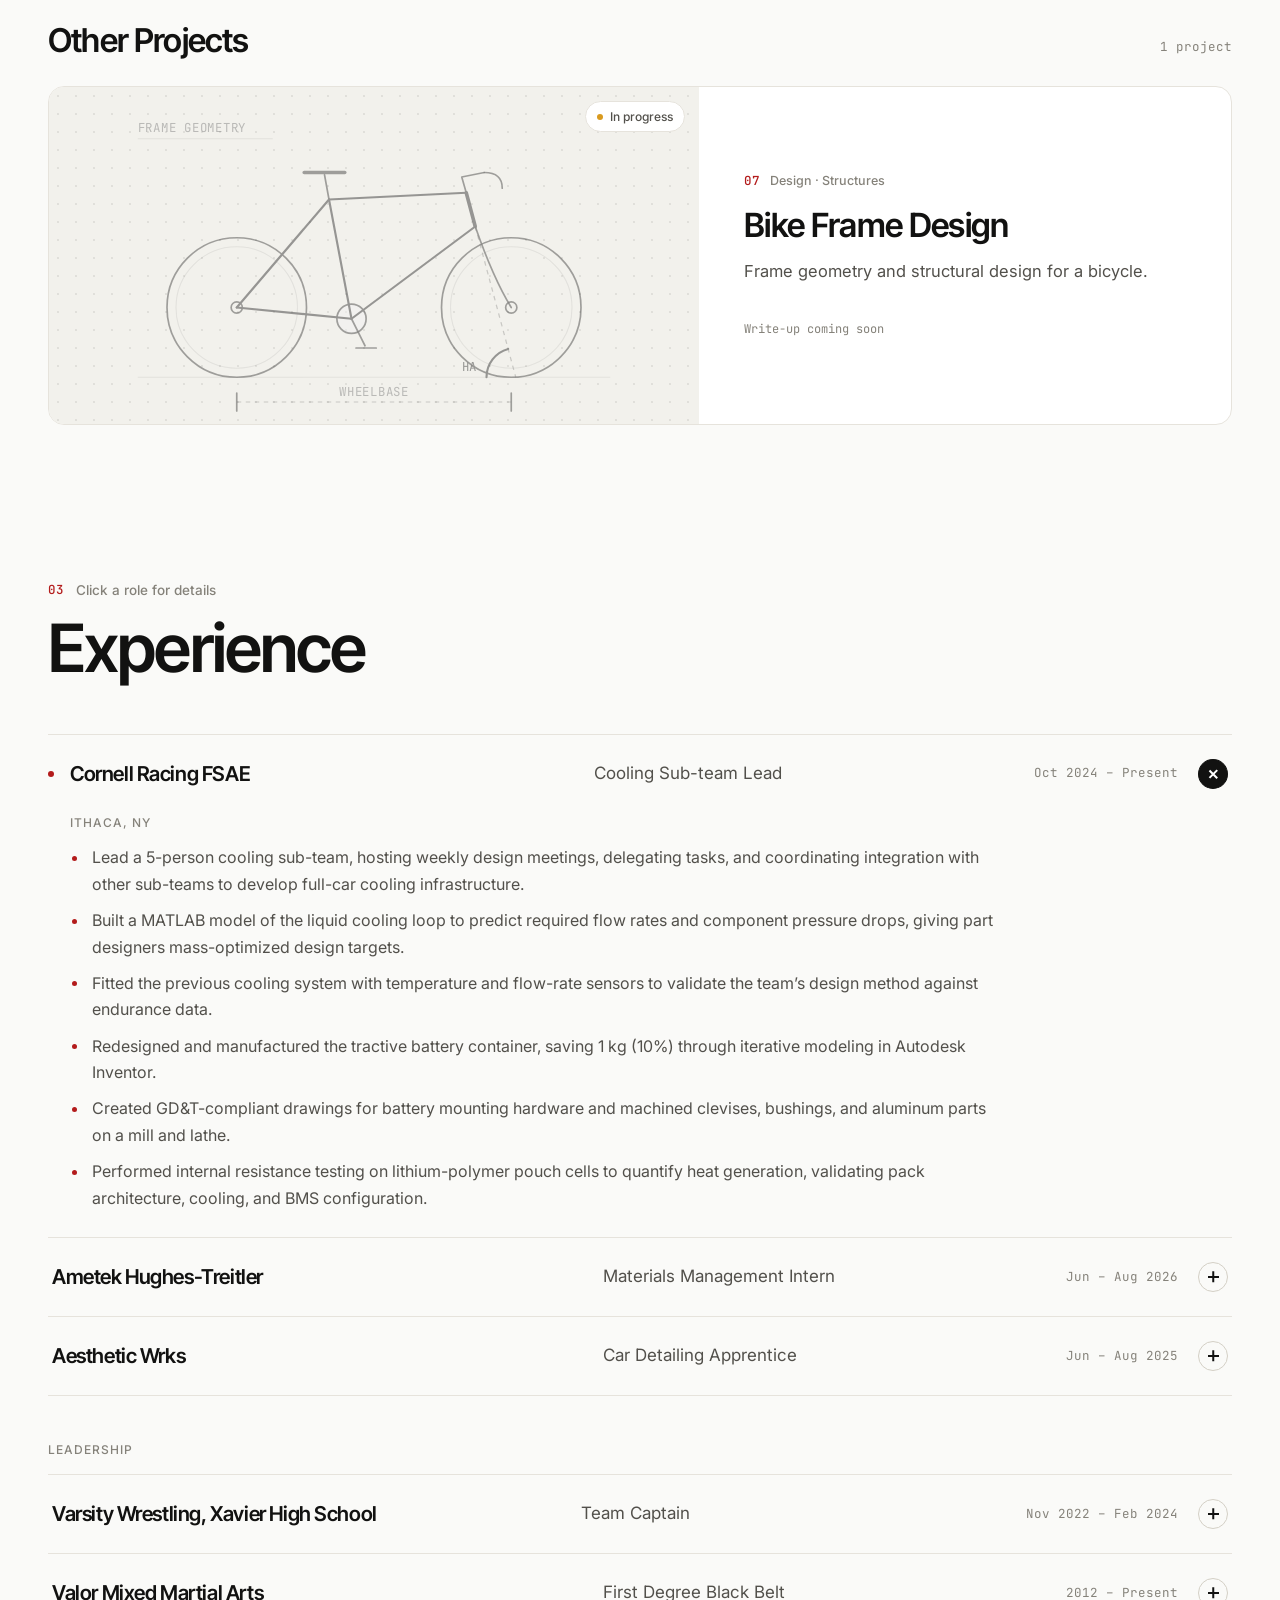
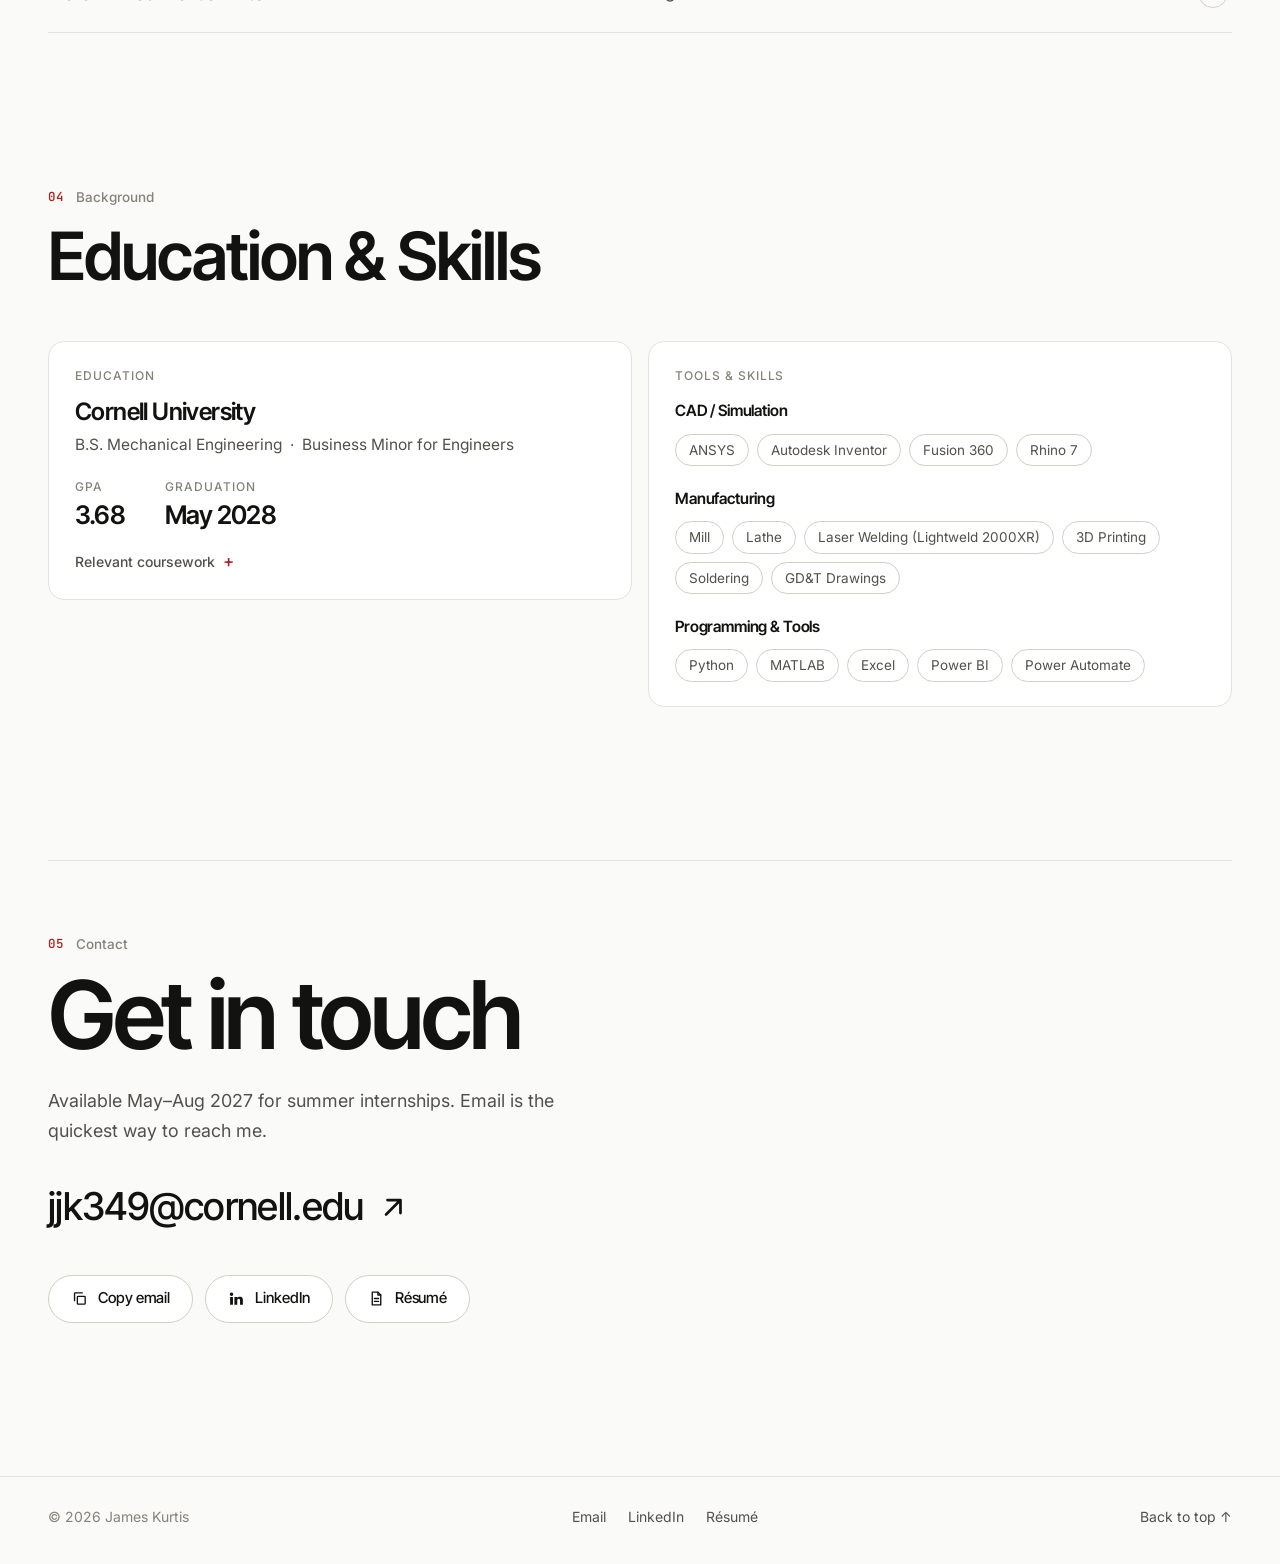
==== commit 7e5e0d0a: "Make the "Get in touch" heading all black Co-Authored-By: Claude Opus 5.5 <noreply@anthropic.com>" ====
--- a/index.html
+++ b/index.html
@@ -474,7 +474,7 @@
   <div class="wrap">
     <div class="contact-inner reveal">
       <p class="kicker"><span class="sec-num">05</span>Contact</p>
-      <h2 id="contact-h" class="contact-title">Get in <span class="hl">touch</span></h2>
+      <h2 id="contact-h" class="contact-title">Get in touch</h2>
       <p class="contact-sub">Available May&ndash;Aug 2027 for summer internships. Email is the quickest way to reach me.</p>
       <a class="big-mail" href="mailto:jjk349@cornell.edu">jjk349@cornell.edu <svg class="i" viewBox="0 0 24 24" aria-hidden="true"><path d="M7 17 17 7M8 7h9v9"/></svg></a>
       <div class="contact-actions">
